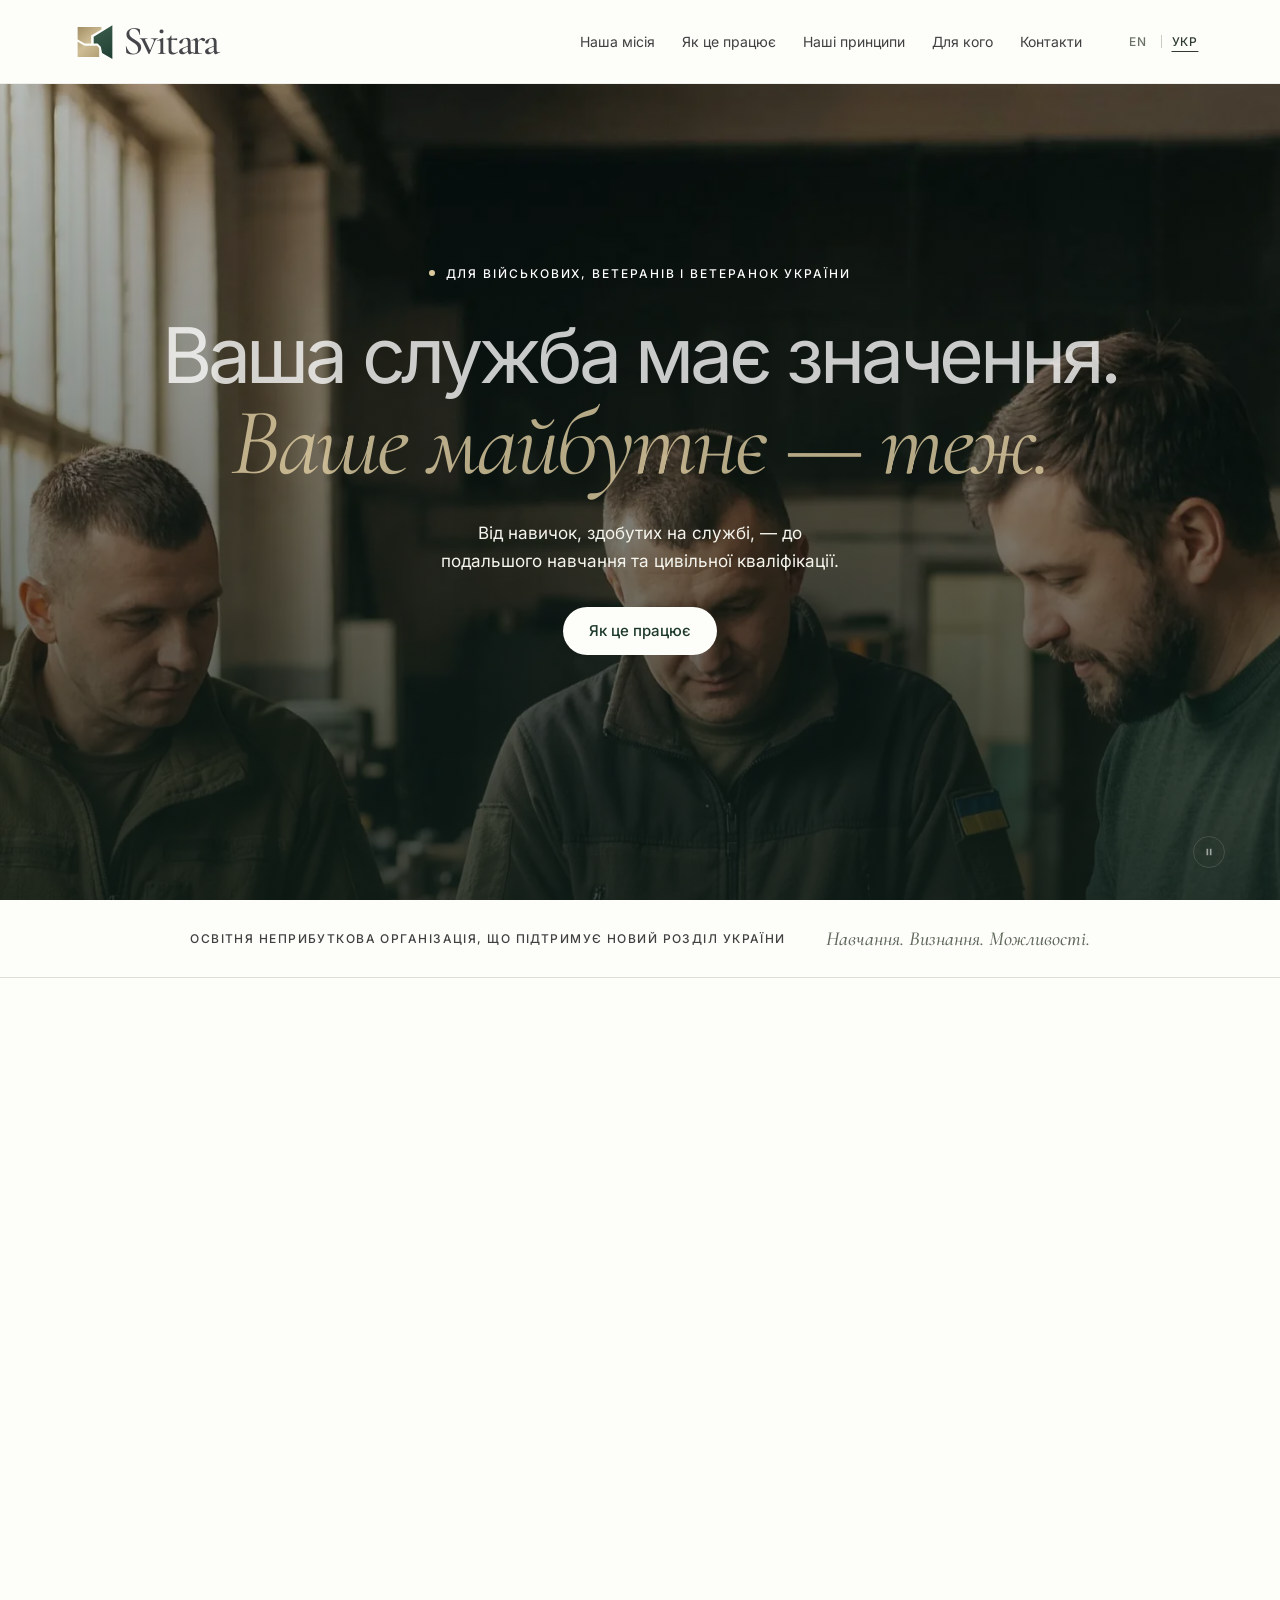
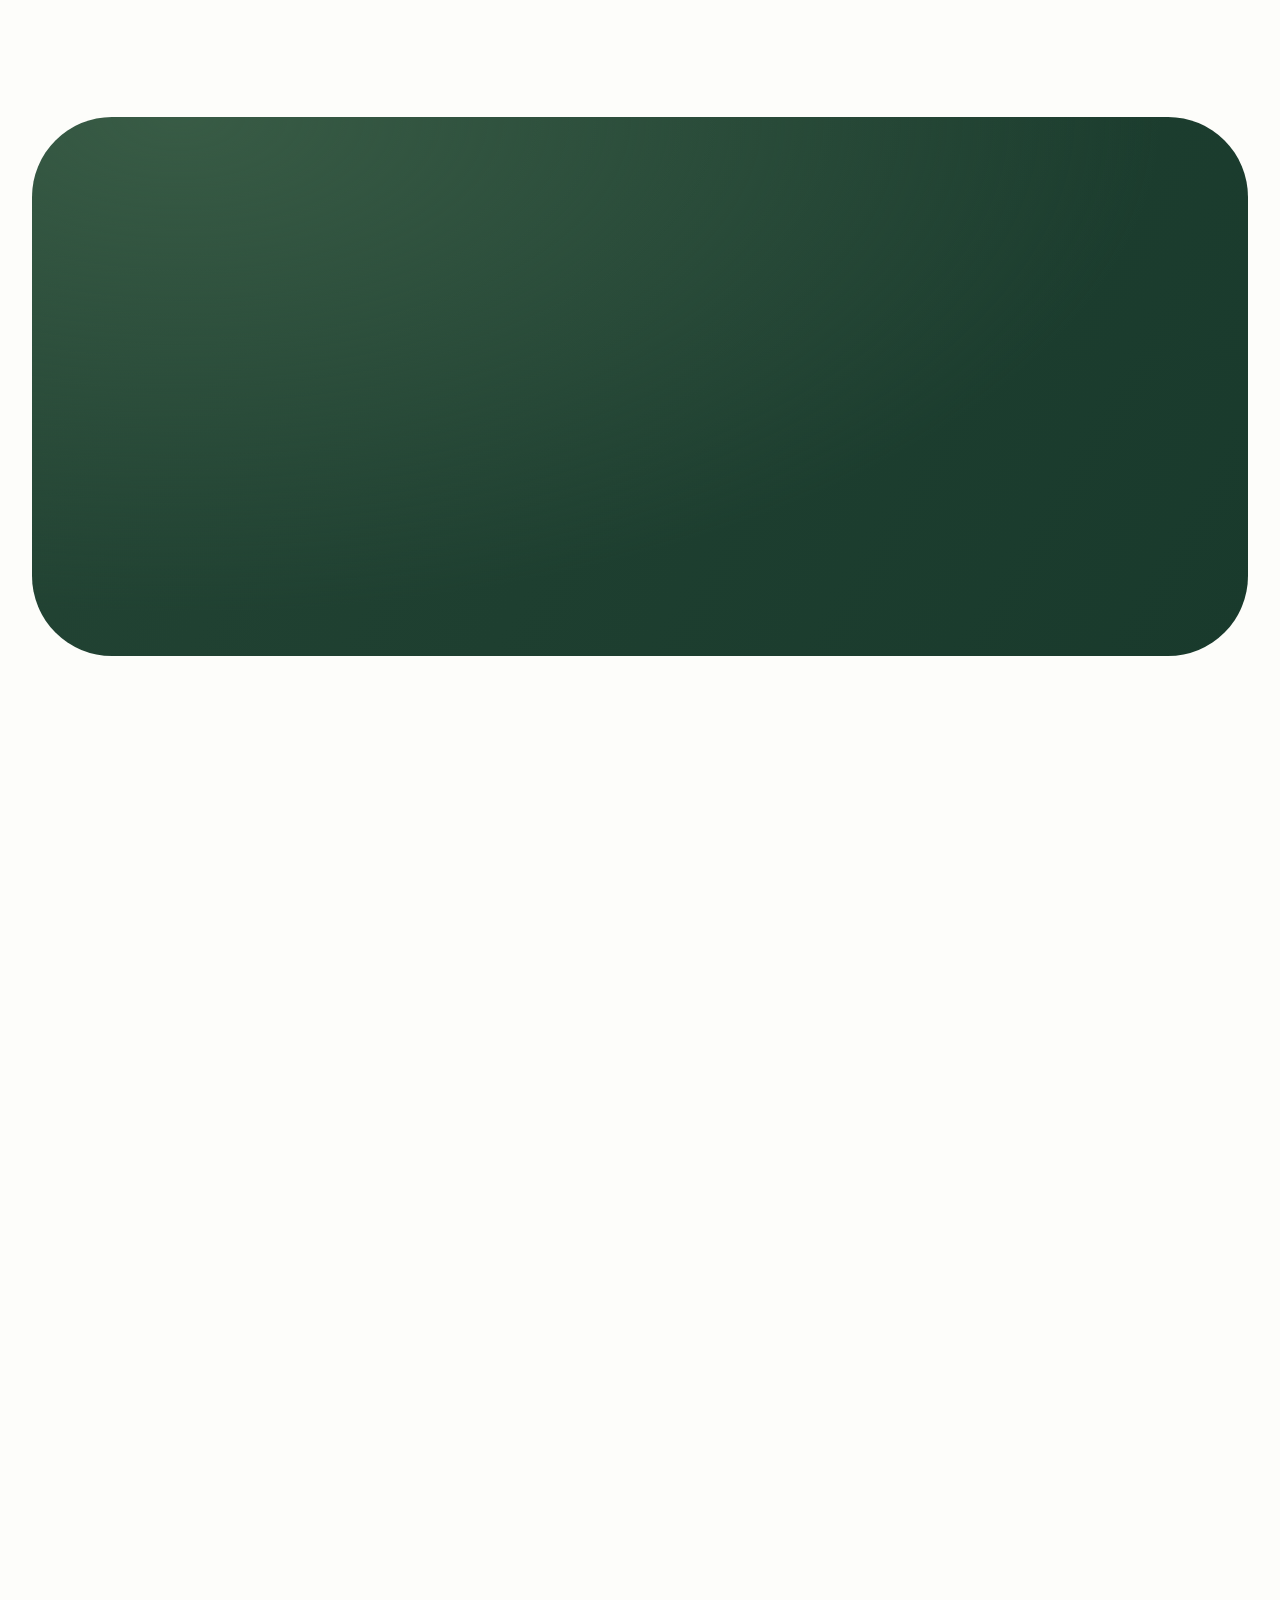
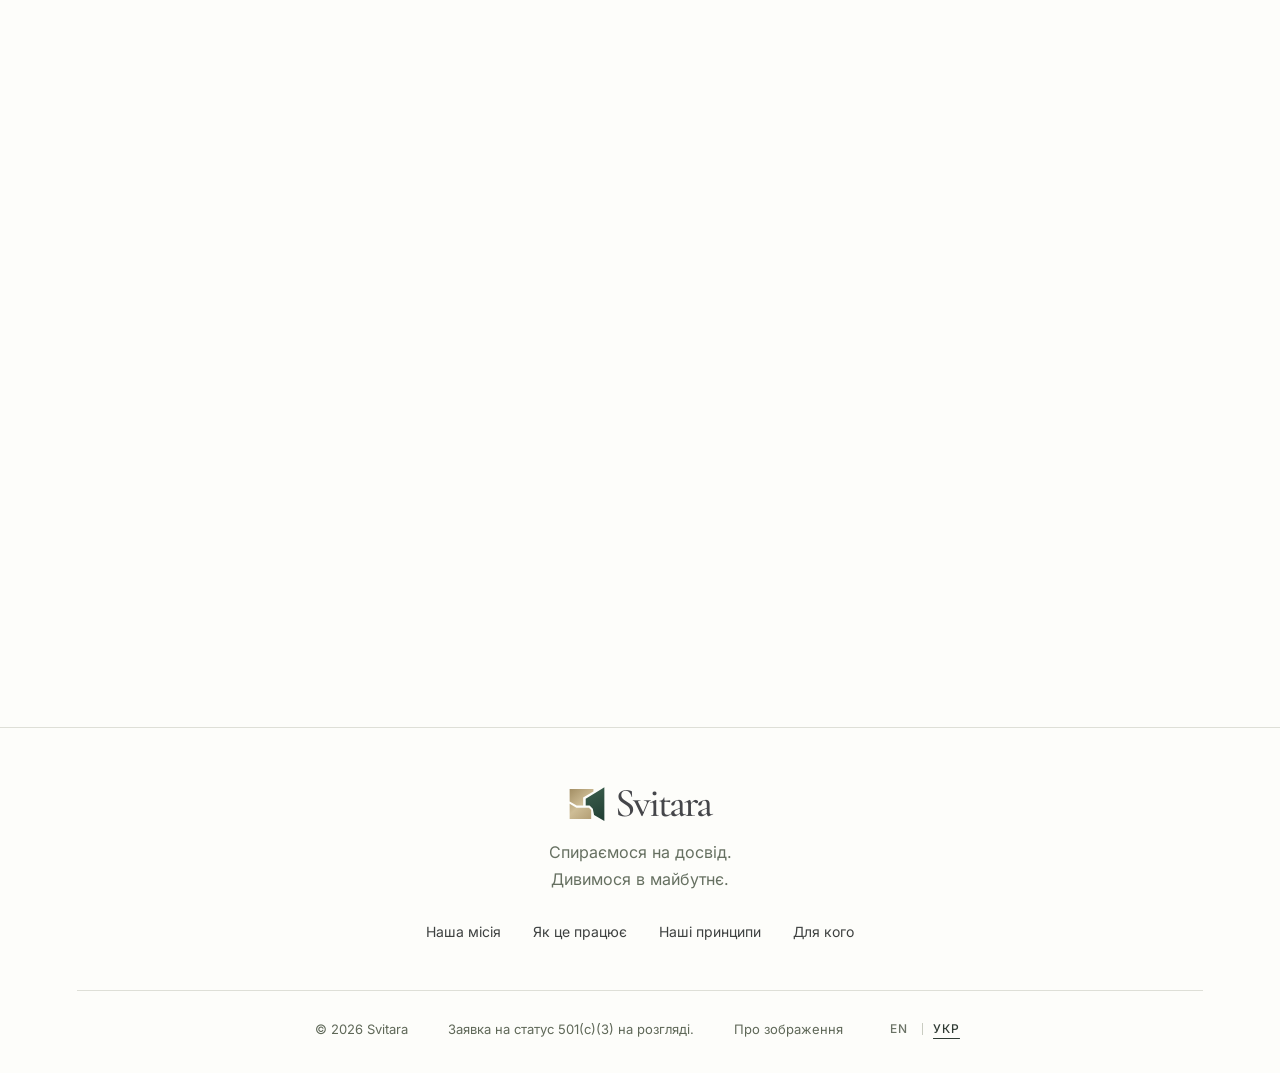
==== uk/index.html @ 1171abdd "Replace site with bilingual EN/UK Nuxt export (2026-09-24 revision)" ====
<!DOCTYPE html><html  lang="uk"><head><meta charset="utf-8"><meta http-equiv="Content-Security-Policy" content="default-src 'self'; script-src 'self' 'sha256-2GBaHEQ+eHlvzZdcTiZQrJ90Uv+iRQwTgEFqv//HpRI=' 'sha256-elqdRQg44YepdbaVyYcBZa3zlLa6SFgAAEtgSwvdcUI='; style-src 'self' 'sha256-4KOdcy2CIcAyLx0b+5PHgZuhMl6ncLEUAO1snWPqYwc=' 'sha256-de2Mj8yPY2+h8FIM3bMvuDrzHVG9mU0ND26hfcahqTI=' 'sha256-ZGFsCxnHhJW79rFL3PPeb59chFOoheORrkJyWwMBFs8=' 'sha256-RIzE+ahT2jY35o8VJaoOObxsxnhi1CreLyVNteLLdqI=' 'sha256-lreVx+OXYRFzZSM21r5vorIdIf/IvGL5WayhIPhXSKE=' 'sha256-dKRQX3/q9E9P/Olc6oHlgVdbRDBvWySwwjLpzaE508o='; img-src 'self' data:; font-src 'self'; media-src 'self' blob:; connect-src 'self'; object-src 'none'; base-uri 'self'; form-action 'none'; upgrade-insecure-requests"><meta name="viewport" content="width=device-width, initial-scale=1"><title>Svitara — Ваша служба має значення. Ваше майбутнє — теж.</title><script type="importmap">{"imports":{"#entry":"/_nuxt/B_QLCk5g.js"}}</script><style>.svitara-brand[data-v-3bf9a1b2]{color:#45464a;white-space:nowrap;align-items:center;gap:.62rem;display:inline-flex}.svitara-brand svg[data-v-3bf9a1b2]{flex:none;width:2.25rem;height:2.25rem}.svitara-brand>span[data-v-3bf9a1b2]{letter-spacing:-.055em;font:500 2.55rem/.95 Cormorant Garamond,Georgia,serif}</style><style>.error-page[data-v-1a0a7cbe]{color:#3e4140;min-height:100svh;font-family:var(--font-ui);text-align:center;background:#fdfdfa;place-content:center;justify-items:center;gap:.9rem;padding:3rem 1.5rem;display:grid}.error-brand[data-v-1a0a7cbe]{margin-bottom:2rem;text-decoration:none}.error-code[data-v-1a0a7cbe]{color:#284d3c;font:500 clamp(4rem,12vw,7rem)/1 var(--font-serif);letter-spacing:-.03em;margin:0}h1[data-v-1a0a7cbe]{letter-spacing:-.04em;margin:0;font-size:clamp(1.6rem,3vw,2.2rem);font-weight:400}.error-uk[data-v-1a0a7cbe]{color:#284d3c;font:italic 400 clamp(1.4rem,2.6vw,1.9rem)/1.2 var(--font-serif);margin:0}.error-text[data-v-1a0a7cbe]{color:#667061;max-width:28rem;margin:.4rem 0 0;line-height:1.6}.error-links[data-v-1a0a7cbe]{flex-wrap:wrap;justify-content:center;gap:.75rem 2rem;margin-top:1.25rem;display:flex}.error-links a[data-v-1a0a7cbe]{color:#284d3c;border-bottom:1px solid #a6ad9f;align-items:center;min-height:44px;font-size:.9375rem;font-weight:500;text-decoration:none;display:inline-flex}.error-links a[data-v-1a0a7cbe]:hover{color:#7d6636;border-color:#7d6636}.error-page[data-v-1a0a7cbe] :is(a):focus-visible{outline-offset:5px;border-radius:2px;outline:2px solid #8e743f}</style><style>.svitara-site[data-v-7a41844a]{--site-green:#284d3c;--site-ink:#3e4140;--site-muted:#667061;--site-gold-text:#7a6843;--site-hover:#7d6636;--site-line:#dedfd7;color:var(--site-ink);font-family:var(--font-ui);--section-gap:clamp(7rem, 13vw, 12rem);background:#fdfdfa;font-size:1rem}.svitara-site h2[data-v-7a41844a]{color:var(--site-ink);letter-spacing:-.05em;font-size:clamp(2.3rem,3.7vw,3.7rem);font-weight:400;line-height:1.13}.svitara-site h2 em[data-v-7a41844a]{font-family:var(--font-serif);letter-spacing:-.035em;color:var(--site-green);font-size:1.22em;font-weight:400}.svitara-site a[data-v-7a41844a]{color:inherit}.svitara-site[data-v-7a41844a] :is(a,button,summary):focus-visible{outline-offset:5px;box-shadow:none;border-radius:2px;outline:2px solid #8e743f}.svitara-site section[id][data-v-7a41844a]{scroll-margin-top:7rem}.reveal-ready [data-reveal].is-revealed[data-v-7a41844a]{transition:opacity .9s cubic-bezier(.25,.7,.3,1) var(--reveal-delay,0s),transform 1.1s cubic-bezier(.22,1,.36,1) var(--reveal-delay,0s)}.reveal-ready [data-reveal][data-v-7a41844a]:not(.is-revealed):not(:focus-within){opacity:0;transform:translateY(28px)}.site-skip[data-v-7a41844a]{z-index:30;color:#284d3c;background:#fff;padding:.8rem 1.2rem;position:fixed;top:.75rem;left:1rem;transform:translateY(-180%)}.site-skip[data-v-7a41844a]:focus{transform:translateY(0)}.site-header[data-v-7a41844a]{z-index:20;-webkit-backdrop-filter:blur(12px);backdrop-filter:blur(12px);background:#fdfdfaf5;border-bottom:1px solid #dedfd770;justify-content:space-between;align-items:center;gap:2rem;height:5.25rem;padding:0 max(3.5%,50% - 40.875rem);display:flex;position:sticky;top:0}.brand-link[data-v-7a41844a]{text-decoration:none;display:inline-flex}.desktop-nav[data-v-7a41844a]{align-items:center;gap:clamp(1.2rem,2.1vw,2.5rem);margin-left:auto;display:flex}.desktop-nav a[data-v-7a41844a]{white-space:nowrap;align-items:center;min-height:44px;font-size:.875rem;text-decoration:none;display:inline-flex}.desktop-nav a[data-v-7a41844a]:hover{color:var(--site-hover)}.header-actions[data-v-7a41844a]{align-items:center;gap:1.25rem;margin-left:.5rem;display:flex}.menu-toggle[data-v-7a41844a]{display:none}.mobile-nav[data-v-7a41844a]{border-bottom:1px solid var(--site-line);background:#fdfdfa;gap:.2rem;padding:1rem 1.5rem 1.5rem;display:grid;position:absolute;top:100%;left:0;right:0;box-shadow:0 12px 16px #284d3c0c}.mobile-nav a[data-v-7a41844a]{padding:.75rem 0;text-decoration:none}.purpose-strip[data-v-7a41844a]{border-bottom:1px solid var(--site-line);flex-wrap:wrap;justify-content:center;align-items:center;gap:1rem 2.5rem;min-height:4.875rem;padding:1rem max(4.3%,50% - 40.875rem);display:flex}.purpose-strip span[data-v-7a41844a]:first-child{letter-spacing:.12em;text-transform:uppercase;font-size:.75rem;font-weight:500}.purpose-strip span[data-v-7a41844a]:last-child{color:#5f675a;font:italic 500 1.25rem var(--font-serif)}.section-wrap[data-v-7a41844a]{max-width:93.75rem;margin:0 auto;padding-left:clamp(1.25rem,6vw,6rem);padding-right:clamp(1.25rem,6vw,6rem)}.eyebrow[data-v-7a41844a]{color:#5f6a5a;letter-spacing:.13em;text-transform:uppercase;align-items:center;gap:.7rem;font-size:.75rem;font-weight:500;line-height:1.5;display:flex}.section-index[data-v-7a41844a]{color:var(--site-gold-text);letter-spacing:0}.text-link[data-v-7a41844a]{border-bottom:1px solid #a6ad9f;justify-content:space-between;align-items:center;gap:1.5rem;min-height:44px;padding:.4rem 0;font-size:.875rem;font-weight:500;text-decoration:none;display:inline-flex}.text-link[data-v-7a41844a]:hover{color:var(--site-hover);border-color:var(--site-hover)}.section-center[data-v-7a41844a]{text-align:center}.section-center .eyebrow[data-v-7a41844a]{justify-content:center}.problem[data-v-7a41844a]{padding-top:clamp(6rem,10vw,9rem)}.problem-head[data-v-7a41844a]{justify-items:center;gap:1.75rem;display:grid}.problem-head .eyebrow[data-v-7a41844a]{margin-bottom:1.5rem}.problem-lead[data-v-7a41844a]{color:#434b40;text-wrap:pretty;max-width:40rem;font-size:1.125rem;line-height:1.65}.problem-stats[data-v-7a41844a]{grid-template-columns:repeat(3,minmax(0,1fr));gap:clamp(2rem,5vw,5rem);max-width:62rem;margin:clamp(3.5rem,5vw,4.5rem) auto 0;padding:0;list-style:none;display:grid}.problem-stats>li[data-v-7a41844a]{align-content:start;justify-items:center;gap:.6rem;display:grid}.problem-value[data-v-7a41844a]{color:var(--site-green);font:500 clamp(2.8rem,4.2vw,4rem)/1 var(--font-serif);letter-spacing:-.02em;font-variant-numeric:lining-nums}.problem-label[data-v-7a41844a]{max-width:17rem;color:var(--site-muted);font-size:.9375rem;line-height:1.5}.problem-sources[data-v-7a41844a]{color:var(--site-muted);margin-top:2rem;font-size:.75rem;line-height:1.6}.problem-sources summary[data-v-7a41844a]{cursor:pointer;letter-spacing:.06em;align-items:center;gap:.45rem;min-height:32px;list-style:none;display:inline-flex}.problem-sources summary[data-v-7a41844a]::-webkit-details-marker{display:none}.problem-sources summary[data-v-7a41844a]:after{content:"+";font-size:.9rem;line-height:1}.problem-sources[open] summary[data-v-7a41844a]:after{content:"−"}.problem-sources summary[data-v-7a41844a]:hover{color:var(--site-hover)}.problem-sources ul[data-v-7a41844a]{justify-items:center;gap:.3rem;margin:.35rem 0 0;padding:0;list-style:none;display:grid}.problem-sources a[data-v-7a41844a]{text-underline-offset:3px;-webkit-text-decoration:underline #c9ccc2;text-decoration:underline #c9ccc2}.problem-sources a[data-v-7a41844a]:hover{color:var(--site-hover);text-decoration-color:currentColor}.mission[data-v-7a41844a]{padding-top:var(--section-gap)}.mission>.eyebrow[data-v-7a41844a]{margin-bottom:1.5rem}.mission-body[data-v-7a41844a]{justify-items:center;gap:clamp(2rem,3vw,2.75rem);display:grid}.mission-detail[data-v-7a41844a]{gap:1.25rem;max-width:40rem;display:grid}.mission-detail p[data-v-7a41844a]{text-wrap:pretty;color:var(--site-muted);font-size:1rem;line-height:1.75}.mission-detail>p[data-v-7a41844a]:first-child{color:#434b40;font-size:1.125rem;line-height:1.65}.approach[data-v-7a41844a]{padding-top:var(--section-gap);padding-bottom:var(--section-gap)}.approach .section-heading[data-v-7a41844a]{flex-direction:column;align-items:center;gap:1rem}.section-heading[data-v-7a41844a]{justify-content:space-between;align-items:end;gap:2rem;margin-bottom:2.5rem;display:flex}.section-heading .eyebrow[data-v-7a41844a]{margin-bottom:1rem}.section-heading>p[data-v-7a41844a]{color:var(--site-muted);padding-bottom:.3rem;font-size:.9375rem;line-height:1.7}.principles-section[data-v-7a41844a]{color:#e9eee3;background:radial-gradient(at 12% 0,#385b45,#0000 65%),linear-gradient(120deg,#234434,#193a2c);border-radius:80px;margin:0 2.5%}.principles-inner[data-v-7a41844a]{text-align:center;max-width:78rem;margin:0 auto;padding:56px 5% 48px}.principles-inner>.eyebrow[data-v-7a41844a]{color:#c9d3c1;justify-content:center;margin-bottom:.75rem}.principles-inner .section-index[data-v-7a41844a]{color:#dcc899}.principles-inner h2[data-v-7a41844a]{color:#fff;font-size:clamp(1.9rem,3vw,2.75rem)}.principles-inner h2 em[data-v-7a41844a]{color:#d9c393}.principles-inner .principles-intro[data-v-7a41844a]{color:#d3dbce;margin-top:.9rem;font-size:1rem;line-height:1.65}.principles[data-v-7a41844a]{text-align:left;grid-template-columns:repeat(4,minmax(0,1fr));margin:2.25rem 0 1.75rem;padding:0;list-style:none;display:grid}.principles>li[data-v-7a41844a]{grid-template-columns:auto minmax(0,1fr);align-content:start;align-items:center;gap:.65rem;padding:0 1rem;display:grid;position:relative}.principles>li[data-v-7a41844a]:not(:last-child):before{content:"";background:linear-gradient(90deg,#d4be8f8c,#d4be8f40);height:1px;position:absolute;top:-12px;left:1rem;right:-1rem}.principles>li[data-v-7a41844a]:after{content:"";background:#d4be8f;border-radius:50%;width:5px;height:5px;position:absolute;top:-14px;left:1rem}.principle-number[data-v-7a41844a]{color:#d9c393;font:italic 400 2.25rem/1 var(--font-serif);display:block}.principles h3[data-v-7a41844a]{color:#f6f8f2;letter-spacing:-.02em;margin:0;font-size:1rem;font-weight:500;line-height:1.4}.principles p[data-v-7a41844a]{color:#c8d4c5;grid-column:1/-1;font-size:.9375rem;line-height:1.65}.light-link[data-v-7a41844a]{border-color:#c9c6ac7a;color:#f2ebdc!important}.light-link[data-v-7a41844a]:hover{border-color:#e6d4a8;color:#e6d4a8!important}.principles-section[data-v-7a41844a] :is(a,button):focus-visible{outline-color:#f7e0aa}.people-section[data-v-7a41844a]{padding-top:var(--section-gap);padding-bottom:var(--section-gap);grid-template-columns:.95fr 1fr;align-items:center;gap:7%;display:grid}.people-photo[data-v-7a41844a]{border-radius:8px 130px 8px 8px;align-self:stretch;min-height:39rem;position:relative;overflow:hidden;box-shadow:0 18px 45px #284d3c12}.people-photo[data-v-7a41844a]:after{content:"";background:linear-gradient(#0000 55%,#172e23b3);position:absolute;inset:0}.people-photo img[data-v-7a41844a]{-o-object-fit:cover;object-fit:cover;-o-object-position:58% center;object-position:58% center;filter:saturate(.9)contrast(1.03);width:100%;max-width:none;height:100%;position:absolute}.people-photo>span[data-v-7a41844a]{z-index:1;color:#fff3d9;font:italic 400 clamp(2rem,3vw,3rem)/1.1 var(--font-serif);position:absolute;bottom:2rem;left:2rem;right:1rem}.people-content>.eyebrow[data-v-7a41844a]{margin-bottom:1.2rem}.people-content h2[data-v-7a41844a]{margin-bottom:2rem;font-size:clamp(2rem,3vw,3rem)}.audience-row[data-v-7a41844a]{border-top:1px solid var(--site-line);grid-template-columns:1.6rem 1fr;gap:1rem;padding:1.45rem 0;display:grid}.audience-row>span[data-v-7a41844a]{color:var(--site-gold-text);padding-top:.2rem;font-size:.8125rem}.audience-row h3[data-v-7a41844a]{color:#3e473e;letter-spacing:-.02em;font-size:1.0625rem;font-weight:500;line-height:1.5}.audience-row p[data-v-7a41844a]{color:var(--site-muted);margin-top:.5rem;font-size:.9375rem;line-height:1.8}.planned-label[data-v-7a41844a]{vertical-align:middle;color:#4d5649;letter-spacing:.05em;text-transform:uppercase;border:1px solid #c3c8b9;border-radius:999px;margin-left:.6rem;padding:.3rem .55rem;font-size:.75rem;font-weight:500;line-height:1;display:inline-block}.contact-section[data-v-7a41844a]{padding-bottom:var(--section-gap);justify-items:center;gap:2rem;display:grid}.contact-section .eyebrow[data-v-7a41844a]{margin-bottom:1.25rem}.contact-details[data-v-7a41844a]{max-width:34rem}.contact-details>p[data-v-7a41844a]{color:var(--site-muted);font-size:1rem;line-height:1.8}.contact-details .contact-email[data-v-7a41844a]{color:var(--site-green);overflow-wrap:anywhere;border-color:#b8a07480;margin-top:1.5rem;padding-bottom:.7rem;font-size:clamp(1.05rem,1.6vw,1.4rem);display:inline-flex}.contact-details .contact-topics[data-v-7a41844a]{margin-top:1rem;font-size:.8125rem}.site-footer[data-v-7a41844a]{border-top:1px solid var(--site-line);text-align:center;padding:3.5rem max(6%,50% - 40.875rem) 1.75rem}.footer-main[data-v-7a41844a]{justify-items:center;gap:1rem;padding-bottom:2.25rem;display:grid}.footer-main>.brand-link[data-v-7a41844a]{align-self:start}.footer-main>p[data-v-7a41844a]{color:var(--site-muted);font-size:1rem;line-height:1.7}.footer-main nav[data-v-7a41844a]{-moz-column-gap:2rem;flex-wrap:wrap;justify-content:center;column-gap:2rem;display:flex}.footer-main nav a[data-v-7a41844a]{align-items:center;min-height:44px;font-size:.875rem;text-decoration:none;display:flex}.footer-main nav a[data-v-7a41844a]:hover{text-decoration:underline}.footer-bottom[data-v-7a41844a]{border-top:1px solid var(--site-line);color:#5f6858;flex-wrap:wrap;justify-content:center;align-items:center;gap:.5rem 2.5rem;padding-top:1.4rem;font-size:.8125rem;line-height:1.7;display:flex}.media-credits[data-v-7a41844a]{max-width:340px}.media-credits summary[data-v-7a41844a]{cursor:pointer;align-items:center;gap:.4rem;min-height:32px;display:flex}.media-credits p[data-v-7a41844a]{padding-top:.5rem}@media (width>=1500px){.principles-section[data-v-7a41844a]{border-radius:260px}}@media (width>=1181px){.purpose-strip[data-v-7a41844a],.site-header[data-v-7a41844a]{padding-left:max(clamp(1.25rem,6vw,6rem),50% - 40.875rem);padding-right:max(clamp(1.25rem,6vw,6rem),50% - 40.875rem)}}@media (width<=1180px){.desktop-nav[data-v-7a41844a]{gap:1.1rem}.header-actions[data-v-7a41844a]{gap:.9rem;margin-left:.5rem}.site-header[data-v-7a41844a]{gap:1.25rem}}@media (width<=1100px){.principles[data-v-7a41844a]{grid-template-columns:repeat(2,minmax(0,1fr));gap:2.25rem 0}.principles>li[data-v-7a41844a]:nth-child(2):before{display:none}.people-photo[data-v-7a41844a]{min-height:620px}}@media (width<=1040px){.desktop-nav[data-v-7a41844a]{display:none}.menu-toggle[data-v-7a41844a]{min-height:44px;color:var(--site-ink);cursor:pointer;background:0 0;border:0;align-items:center;gap:.7rem;padding:.5rem 0 .5rem .4rem;font-size:.875rem;display:flex}.menu-toggle span[data-v-7a41844a]{font-size:1.3rem}}@media (width<=800px){.problem[data-v-7a41844a]{padding-top:64px}.section-center[data-v-7a41844a]{text-align:left}.section-center .eyebrow[data-v-7a41844a]{justify-content:flex-start}.problem-head[data-v-7a41844a]{gap:1.5rem}.problem-head[data-v-7a41844a],.problem-sources ul[data-v-7a41844a],.problem-stats>li[data-v-7a41844a]{justify-items:start}.approach .section-heading[data-v-7a41844a]{align-items:flex-start}.svitara-site[data-v-7a41844a]{--section-gap:6rem}.problem-stats[data-v-7a41844a]{grid-template-columns:1fr;gap:1.75rem;margin-top:2.75rem}.problem-stats>li[data-v-7a41844a]{gap:.35rem}.problem-value[data-v-7a41844a]{font-size:2.6rem}.problem-sources[data-v-7a41844a]{margin-top:1.5rem}.mission-body[data-v-7a41844a]{justify-items:start;gap:1.75rem}.mission-detail[data-v-7a41844a]{max-width:none}.section-heading[data-v-7a41844a]{align-items:start}.section-heading>p[data-v-7a41844a]{display:none}.principles-section[data-v-7a41844a]{border-radius:48px}.people-section[data-v-7a41844a]{grid-template-columns:1fr;gap:3rem}.people-photo[data-v-7a41844a]{aspect-ratio:1.2;min-height:0}.contact-section[data-v-7a41844a]{justify-items:start;gap:1.75rem}}@media (width<=700px){.site-header[data-v-7a41844a]{gap:.75rem;height:72px;padding:0 5%}.header-actions[data-v-7a41844a]{gap:.6rem;margin-left:0}.brand-link[data-v-7a41844a] .svitara-brand svg{width:1.9rem;height:1.9rem}.brand-link[data-v-7a41844a] .svitara-brand>span{font-size:2.25rem}.purpose-strip[data-v-7a41844a]{text-align:center;justify-content:center;min-height:64px;padding:1rem 1.25rem}.purpose-strip span[data-v-7a41844a]:first-child{letter-spacing:.08em;line-height:1.5}.purpose-strip span[data-v-7a41844a]:last-child{display:none}.section-wrap[data-v-7a41844a]{padding-left:6%;padding-right:6%}.section-heading[data-v-7a41844a]{margin-bottom:1.75rem}.principles-section[data-v-7a41844a]{border-radius:32px;margin:0 4%}.principles-inner[data-v-7a41844a]{padding:40px 7% 36px}.principles[data-v-7a41844a]{grid-template-columns:1fr;gap:1.25rem}.principles>li[data-v-7a41844a]{grid-template-columns:2.25rem minmax(0,1fr);gap:.5rem 1rem;padding:0}.principles .principle-number[data-v-7a41844a]{grid-row:1/3;align-self:start}.principles p[data-v-7a41844a]{grid-column:2}.principles>li[data-v-7a41844a]:not(:last-child):before{background:linear-gradient(#d4be8f80,#d4be8f26);width:1px;height:auto;display:block;inset:2.75rem auto -.5rem 1rem}.principles>li[data-v-7a41844a]:after{display:none}.people-photo[data-v-7a41844a]{border-top-right-radius:85px}.people-photo>span[data-v-7a41844a]{bottom:1.5rem;left:1.5rem}.footer-main[data-v-7a41844a]{gap:1.5rem}.footer-main nav[data-v-7a41844a]{grid-template-columns:repeat(2,auto);justify-content:center;display:grid}.footer-main>p[data-v-7a41844a]{font-size:.9375rem}.footer-bottom[data-v-7a41844a]{flex-direction:column;gap:.6rem}}@media (width<=380px){.site-header[data-v-7a41844a]{gap:.5rem;padding:0 4%}.header-actions[data-v-7a41844a]{gap:.4rem}.menu-toggle[data-v-7a41844a]{gap:.35rem}.brand-link[data-v-7a41844a] .svitara-brand>span{font-size:2rem}.brand-link[data-v-7a41844a] .svitara-brand svg{width:1.7rem;height:1.7rem}}@media (prefers-reduced-motion:reduce){.reveal-ready [data-reveal][data-v-7a41844a]{transition:none;opacity:1!important;transform:none!important}}@media (prefers-contrast:more){.svitara-site[data-v-7a41844a]{--site-muted:#4a5246;--site-line:#a9ad9f}.eyebrow[data-v-7a41844a],.footer-bottom[data-v-7a41844a]{color:#3e4140}.principles p[data-v-7a41844a],.principles-inner .principles-intro[data-v-7a41844a]{color:#eef2ea}}@media print{.reveal-ready [data-reveal][data-v-7a41844a]{transition:none;opacity:1!important;transform:none!important}}</style><style>.language-switch[data-v-ff189780]{flex:none;gap:.15rem}.language-option[data-v-ff189780],.language-switch[data-v-ff189780]{align-items:center;display:inline-flex}.language-option[data-v-ff189780]{color:#6a7265;letter-spacing:.08em;justify-content:center;min-width:32px;min-height:32px;padding:0 .3rem;font-size:.75rem;font-weight:500;text-decoration:none}.language-option+.language-option[data-v-ff189780]:before{content:"";background:#c9ccc1;width:1px;height:.8rem;margin-right:.6rem}.language-option[data-v-ff189780]:hover{color:#284d3c}.language-option.is-current[data-v-ff189780]{color:#2f3a33;text-underline-offset:5px;-webkit-text-decoration:underline;text-decoration:underline;text-decoration-thickness:1px}.language-option[data-v-ff189780]:focus-visible{outline-offset:2px;outline:2px solid #8e743f}@media (prefers-contrast:more){.language-option[data-v-ff189780]{color:#3e4140}}</style><style>.hero[data-v-218921be]{color:#fff;background:#293c33;flex-direction:column;min-height:calc(100svh - 5.25rem);display:flex;position:relative;overflow:hidden}.hero-image[data-v-218921be],.hero-shade[data-v-218921be],.hero-video[data-v-218921be]{width:100%;max-width:none;height:100%;position:absolute;inset:0}.hero-image[data-v-218921be],.hero-video[data-v-218921be] video{-o-object-fit:cover;object-fit:cover;-o-object-position:center top;object-position:center top}.hero-video[data-v-218921be]{opacity:0;transition:opacity .35s}.hero-video.is-ready[data-v-218921be]{opacity:1}.hero-video[data-v-218921be] video{width:100%;max-width:none;height:100%;position:absolute;inset:0}.hero-video[data-v-218921be] video.is-front{z-index:1}.hero-shade[data-v-218921be]{background:linear-gradient(#0f1d184d,#0f1d1880 48%,#0f1d18c7)}.hero-copy[data-v-218921be]{z-index:1;text-align:center;flex-direction:column;flex:1;justify-content:center;align-items:center;padding:3rem 1.5rem 7rem;display:flex;position:relative}.hero-eyebrow[data-v-218921be]{letter-spacing:.16em;text-transform:uppercase;text-wrap:balance;margin:0 0 2rem;font-size:.75rem;font-weight:500}.hero-eyebrow span[data-v-218921be]{vertical-align:.15em;background:#dac99e;border-radius:50%;width:.38rem;height:.38rem;margin-right:.65rem;display:inline-block}h1[data-v-218921be]{color:#fff;opacity:.78;letter-spacing:-.055em;max-width:16em;font-size:clamp(3.3rem,6vw,6.5rem);font-weight:400;line-height:1.08}h1 em[data-v-218921be]{color:#e6d4a8;font:italic 400 1.24em/.96 var(--font-serif);letter-spacing:-.03em}.hero-description[data-v-218921be]{color:#f5f5ee;text-wrap:balance;max-width:27rem;margin:1.9rem 0 2rem;font-size:1.0625rem;line-height:1.65}.hero-actions[data-v-218921be]{justify-content:center;display:flex}.hero-button[data-v-218921be]{color:#1e3a2d;background:#fdfdfa;border-radius:999px;align-items:center;min-height:48px;padding:.8rem 1.6rem;font-size:.9375rem;font-weight:500;text-decoration:none;transition:background-color .2s;display:inline-flex}.hero-button[data-v-218921be]:hover{background:#efe4c8}.hero-bottom[data-v-218921be]{z-index:2;justify-content:flex-end;align-items:end;gap:1rem;display:flex;position:absolute;bottom:2rem;left:max(4.3%,50% - 40.875rem);right:max(4.3%,50% - 40.875rem)}.motion-toggle[data-v-218921be]{color:#fff;opacity:.55;cursor:pointer;background:0 0;border:1px solid #ffffff40;border-radius:50%;place-items:center;width:32px;height:32px;padding:0;transition:opacity .2s,background-color .2s;display:grid}.motion-toggle svg[data-v-218921be]{width:10px;height:10px}.motion-toggle[data-v-218921be]:focus-visible,.motion-toggle[data-v-218921be]:hover{opacity:1;background:#1c302a99}.hero[data-v-218921be] :is(a,button):focus-visible{outline-offset:5px;box-shadow:none;outline:2px solid #f7e0aa}@media (width<=700px){.hero[data-v-218921be]{min-height:calc(100svh - 72px)}.hero-shade[data-v-218921be]{background:linear-gradient(#0f1d181f,#0f1d1847 35%,#0f1d18d1 72%,#0f1d18e6)}.hero-copy[data-v-218921be]{justify-content:flex-end;padding:2rem 1.25rem 2.5rem}.hero-eyebrow[data-v-218921be]{letter-spacing:.08em;margin-bottom:1.25rem;font-size:.75rem;line-height:1.5}h1[data-v-218921be]{letter-spacing:-.05em;text-wrap:balance;font-size:clamp(2.25rem,9.2vw,3.4rem)}.hero-description[data-v-218921be]{margin:1.25rem 0 1.5rem;font-size:1rem}.hero-bottom[data-v-218921be]{display:none}}@media (prefers-reduced-motion:no-preference){.hero-copy[data-v-218921be]>*{animation:1.2s cubic-bezier(.22,1,.36,1) both hero-rise-218921be}.hero-copy[data-v-218921be]>:nth-child(2){animation-delay:.15s}.hero-copy[data-v-218921be]>:nth-child(3){animation-delay:.3s}.hero-copy[data-v-218921be]>:nth-child(4){animation-delay:.45s}}@keyframes hero-rise-218921be{0%{opacity:0;transform:translateY(18px)}}@media (prefers-reduced-motion:reduce){.hero-video[data-v-218921be]{display:none}}@media (prefers-contrast:more){.hero-shade[data-v-218921be]{background:#0a1410c7}.motion-toggle[data-v-218921be],h1[data-v-218921be]{opacity:1}}</style><style>.pathway-tabs[data-v-d0633591]{grid-template-columns:repeat(3,minmax(0,1fr));justify-items:center;gap:clamp(1.5rem,4vw,3.5rem);display:grid}.pathway-tab[data-v-d0633591]{color:#fff;cursor:pointer;background:0 0;border:0;flex-direction:column;align-items:center;gap:.75rem;max-width:21.25rem;padding:0;display:flex}.pathway-media[data-v-d0633591],.pathway-tab[data-v-d0633591]{width:100%;position:relative}.pathway-media[data-v-d0633591]{aspect-ratio:1;isolation:isolate;border-radius:50%;transition:box-shadow .25s;display:block;overflow:hidden;box-shadow:0 0 0 1px #b7bbaf}.pathway-media img[data-v-d0633591],.pathway-media[data-v-d0633591]:after{z-index:-2;-o-object-fit:cover;object-fit:cover;-o-object-position:52% center;object-position:52% center;width:100%;max-width:none;height:100%;position:absolute;inset:0}.pathway-media img[data-v-d0633591]{filter:grayscale(.8)brightness(.88);transition:filter .35s,transform .7s cubic-bezier(.22,1,.36,1)}.pathway-media[data-v-d0633591]:after{z-index:-1;content:"";background:linear-gradient(#11281e24 8%,#11281e8c 56%,#11281e99)}.pathway-number[data-v-d0633591]{color:#fff;letter-spacing:.05em;background:#183b2bd9;border:1px solid #ffffff59;border-radius:50%;place-items:center;width:2rem;height:2rem;font-size:.75rem;display:grid;position:absolute;top:18%;left:18%}.pathway-title[data-v-d0633591]{pointer-events:none;font:italic 500 clamp(1.65rem,2.8vw,2.6rem)/1.05 var(--font-serif);letter-spacing:-.035em;text-align:center;text-shadow:0 2px 12px #08201580;place-items:center;padding:0 12%;display:grid;position:absolute;inset:0}.pathway-tab.is-selected .pathway-media[data-v-d0633591]{box-shadow:0 0 0 5px #fdfdfa,0 0 0 8px #284d3c}.pathway-tab.is-selected .pathway-media img[data-v-d0633591]{filter:saturate(.92)contrast(1.03)}.pathway-tab:not(.is-selected):hover .pathway-media[data-v-d0633591]{box-shadow:0 0 0 1px #284d3c}.pathway-tab:not(.is-selected):hover .pathway-media img[data-v-d0633591]{filter:grayscale(.35)brightness(.92)}.pathway-tab[data-v-d0633591]:focus-visible{outline:none}.pathway-tab:focus-visible .pathway-media[data-v-d0633591]{outline-offset:12px;outline:3px solid #8e743f}.pathway-panel[data-v-d0633591]{text-align:center;border-top:1px solid #dedfd7;align-content:start;justify-items:center;gap:.75rem;max-width:46rem;min-height:150px;margin:2.25rem auto 0;padding-top:2rem;display:grid}.pathway-panel[data-v-d0633591]:focus-visible{outline-offset:6px;outline:2px solid #8e743f}.pathway-panel h3[data-v-d0633591]{color:#3a4139;letter-spacing:-.03em;font-size:1.25rem;font-weight:500;line-height:1.45}.pathway-panel p[data-v-d0633591]{color:#5b6456;max-width:42rem;font-size:1rem;line-height:1.8}@media (hover:hover) and (pointer:fine){.pathway-tab:hover .pathway-media img[data-v-d0633591]{transform:scale(1.04)}}@media (width<=800px){.pathway-panel[data-v-d0633591]{text-align:left;justify-items:start;max-width:none}}@media (width<=700px){.pathway-tabs[data-v-d0633591]{align-items:start;gap:.75rem}.pathway-tab[data-v-d0633591]{color:#2f3a33;gap:.6rem}.pathway-number[data-v-d0633591]{display:none}.pathway-title[data-v-d0633591]{font:500 .875rem/1.3 var(--font-ui);letter-spacing:-.01em;text-shadow:none;padding:0;position:static}.pathway-tab.is-selected .pathway-media[data-v-d0633591]{box-shadow:0 0 0 3px #fdfdfa,0 0 0 6px #284d3c}.pathway-tab.is-selected .pathway-title[data-v-d0633591]{color:#284d3c;text-underline-offset:5px;-webkit-text-decoration:underline;text-decoration:underline;text-decoration-thickness:1px}.pathway-tab:focus-visible .pathway-media[data-v-d0633591]{outline-offset:8px}.pathway-panel[data-v-d0633591]{min-height:0;margin-top:1.5rem;padding-top:1.5rem}}@media (prefers-reduced-motion:reduce){.pathway-media[data-v-d0633591],.pathway-media img[data-v-d0633591]{transition:none}.pathway-tab:hover .pathway-media img[data-v-d0633591]{transform:none}}@media (prefers-contrast:more){.pathway-media[data-v-d0633591]{box-shadow:0 0 0 1px #3e4140}.pathway-panel p[data-v-d0633591]{color:#3e4140}}</style><link rel="stylesheet" href="/_nuxt/entry.BRTLpiff.css" crossorigin><link rel="stylesheet" href="/_nuxt/SvitaraHome.uQBdTZb8.css" crossorigin><link rel="preload" as="font" type="font/woff2" href="/fonts/inter-cyrillic-400-normal.woff2" crossorigin><link rel="preload" as="font" type="font/woff2" href="/fonts/cormorant-garamond-cyrillic-400-italic.woff2" crossorigin><link rel="preload" as="fetch" crossorigin="anonymous" href="/uk/_payload.json?_b=84c3d7d7-faa7-48dd-807f-cd9fb3bf9418"><link rel="modulepreload" as="script" crossorigin href="/_nuxt/B_QLCk5g.js"><link rel="modulepreload" as="script" crossorigin href="/_nuxt/CzIKRVMd.js"><link rel="modulepreload" as="script" crossorigin href="/_nuxt/BeblCJx2.js"><script type="module" src="/_nuxt/B_QLCk5g.js" crossorigin></script><meta name="theme-color" content="#fdfdfa"><link rel="icon" type="image/svg+xml" href="/website/favicon.svg"><link rel="apple-touch-icon" href="/website/apple-touch-icon.png"><link rel="canonical" href="https://svitara.org/uk/"><link rel="alternate" type="text/html" hreflang="en" href="https://svitara.org/"><link rel="alternate" type="text/html" hreflang="uk" href="https://svitara.org/uk/"><link rel="alternate" type="text/html" hreflang="x-default" href="https://svitara.org/"><script type="application/ld+json">{"@context":"https://schema.org","@type":"Organization","name":"Svitara","url":"https://svitara.org/","logo":"https://svitara.org/website/svitara-logo-512.png","email":"info@svitara.org","description":"Svitara is an educational nonprofit helping Ukrainian veterans and war-affected workers build on existing skills through assessment, focused learning and a path toward civilian professional qualification."}</script><meta property="og:locale:alternate" content="en_US"><meta name="description" content="Svitara — освітня неприбуткова організація, яка допомагає українським ветеранам і ветеранкам та працівникам, яких торкнулася війна, розвивати наявні навички через оцінювання, цільове навчання та шлях до цивільної професійної кваліфікації."><meta property="og:type" content="website"><meta property="og:site_name" content="Svitara"><meta property="og:title" content="Svitara — Ваша служба має значення. Ваше майбутнє — теж."><meta property="og:description" content="Svitara — освітня неприбуткова організація, яка допомагає українським ветеранам і ветеранкам та працівникам, яких торкнулася війна, розвивати наявні навички через оцінювання, цільове навчання та шлях до цивільної професійної кваліфікації."><meta property="og:url" content="https://svitara.org/uk/"><meta property="og:locale" content="uk_UA"><meta property="og:image" content="https://svitara.org/website/og-image.jpg"><meta property="og:image:width" content="1200"><meta property="og:image:height" content="630"><meta property="og:image:alt" content="Троє чоловіків разом розглядають креслення за верстаком у навчальній майстерні; логотип Svitara."><meta name="twitter:card" content="summary_large_image"><meta name="twitter:title" content="Svitara — Ваша служба має значення. Ваше майбутнє — теж."><meta name="twitter:description" content="Svitara — освітня неприбуткова організація, яка допомагає українським ветеранам і ветеранкам та працівникам, яких торкнулася війна, розвивати наявні навички через оцінювання, цільове навчання та шлях до цивільної професійної кваліфікації."><meta name="twitter:image" content="https://svitara.org/website/og-image.jpg"><meta name="twitter:image:alt" content="Троє чоловіків разом розглядають креслення за верстаком у навчальній майстерні; логотип Svitara."></head><body><div id="__nuxt"><div><div></div><div class="svitara-site" data-v-7a41844a><a class="site-skip" href="#main-content" data-v-7a41844a>Перейти до основного вмісту</a><header class="site-header" data-v-7a41844a><a aria-current="page" href="/uk/" class="router-link-active router-link-exact-active brand-link" aria-label="Svitara — головна сторінка" data-v-7a41844a><span class="svitara-brand" data-v-7a41844a data-v-3bf9a1b2><svg viewBox="0 0 112 108" fill="none" aria-hidden="true" data-v-3bf9a1b2><defs data-v-3bf9a1b2><linearGradient id="v-0-gold" x1="0" y1="0" x2="92" y2="105" gradientUnits="userSpaceOnUse" data-v-3bf9a1b2><stop stop-color="#9E895E" data-v-3bf9a1b2></stop><stop offset=".48" stop-color="#CEBD96" data-v-3bf9a1b2></stop><stop offset="1" stop-color="#AA9469" data-v-3bf9a1b2></stop></linearGradient><linearGradient id="v-0-green" x1="62" y1="20" x2="111" y2="106" gradientUnits="userSpaceOnUse" data-v-3bf9a1b2><stop stop-color="#385A49" data-v-3bf9a1b2></stop><stop offset="1" stop-color="#203E33" data-v-3bf9a1b2></stop></linearGradient></defs><path d="M2 7H76V15L44 34V59H24L2 46V7Z" fill="url(#v-0-gold)" data-v-3bf9a1b2></path><path d="M2 53L23 66H62L69 73V101H2V53Z" fill="url(#v-0-gold)" data-v-3bf9a1b2></path><path d="M52 38L110 2V107L78 88L74 69L64 59H52V38Z" fill="url(#v-0-green)" data-v-3bf9a1b2></path></svg><span data-v-3bf9a1b2>Svitara</span></span></a><nav class="desktop-nav" aria-label="Основна навігація" data-v-7a41844a><!--[--><a href="#our-mission" data-v-7a41844a>Наша місія</a><a href="#how-it-works" data-v-7a41844a>Як це працює</a><a href="#our-principles" data-v-7a41844a>Наші принципи</a><a href="#who-its-for" data-v-7a41844a>Для кого</a><!--]--><a href="#contact-us" data-v-7a41844a>Контакти</a></nav><div class="header-actions" data-v-7a41844a><div class="language-switch" role="group" aria-label="Мова" data-v-7a41844a data-v-ff189780><!--[--><a class="language-option" href="/" lang="en" hreflang="en" aria-label="English" data-v-ff189780>EN</a><a class="is-current language-option" href="/uk/" lang="uk" hreflang="uk" aria-label="Українська" aria-current="page" data-v-ff189780>УКР</a><!--]--></div><button type="button" class="menu-toggle" aria-expanded="false" aria-controls="mobile-navigation" data-v-7a41844a>Меню <span aria-hidden="true" data-v-7a41844a>+</span></button></div><!----></header><main id="main-content" data-v-7a41844a><section class="hero" aria-labelledby="hero-title" data-v-7a41844a data-v-218921be><picture data-v-218921be><source media="(max-width: 700px) and (orientation: portrait)" srcset="/website/veterans-hero-portrait.webp" data-v-218921be><img class="hero-image" src="/website/veterans-hero-2560.webp?v=5" srcset="/website/veterans-hero-1280.webp?v=5 1280w, /website/veterans-hero-1920.webp?v=5 1920w, /website/veterans-hero-2560.webp?v=5 2560w" sizes="100vw" alt="" fetchpriority="high" width="4096" height="2294" data-v-218921be></picture><!----><div class="hero-shade" data-v-218921be></div><div class="hero-copy" data-v-218921be><p class="hero-eyebrow" data-v-218921be><span aria-hidden="true" data-v-218921be></span>Для військових, ветеранів і ветеранок України</p><h1 id="hero-title" data-v-218921be>Ваша служба має значення.<br data-v-218921be><em data-v-218921be>Ваше майбутнє — теж.</em></h1><p class="hero-description" data-v-218921be>Від навичок, здобутих на службі, — до подальшого навчання та цивільної кваліфікації.</p><div class="hero-actions" data-v-218921be><a class="hero-button" href="#how-it-works" data-v-218921be>Як це працює</a></div></div><div class="hero-bottom" data-v-218921be><!----></div></section><div class="purpose-strip" data-v-7a41844a><span data-v-7a41844a>Освітня неприбуткова організація, що підтримує новий розділ України</span><span data-v-7a41844a>Навчання. Визнання. Можливості.</span></div><section id="why-it-matters" class="problem section-wrap section-center" aria-labelledby="problem-title" data-v-7a41844a><div class="problem-head" data-v-7a41844a><div data-v-7a41844a><p class="eyebrow" data-reveal data-v-7a41844a><span class="section-index" data-v-7a41844a>01</span> Чому це важливо</p><h2 id="problem-title" data-reveal data-v-7a41844a>Навички<br data-v-7a41844a><em data-v-7a41844a>без документа.</em></h2></div><p class="problem-lead" data-reveal data-v-7a41844a>Служба вчить справжньої роботи: ремонтувати важку техніку, обслуговувати дрони, організовувати логістику, надавати домедичну допомогу. Але ці навички рідко підтверджені документом, який визнає цивільний роботодавець. На цю прогалину вказує й Мінветеранів.</p></div><ul class="problem-stats" role="list" data-v-7a41844a><!--[--><li data-reveal data-v-7a41844a><p class="problem-value" data-v-7a41844a>1,5 млн+</p><p class="problem-label" data-v-7a41844a>ветеранів і ветеранок в Україні</p></li><li data-reveal data-v-7a41844a><p class="problem-value" data-v-7a41844a>770 000+</p><p class="problem-label" data-v-7a41844a>отримали статус УБД з 2022 року</p></li><li data-reveal data-v-7a41844a><p class="problem-value" data-v-7a41844a>~98 000</p><p class="problem-label" data-v-7a41844a>мають тяжку інвалідність внаслідок війни</p></li><!--]--></ul><details class="problem-sources" data-reveal data-v-7a41844a><summary data-v-7a41844a>Джерела</summary><ul role="list" data-v-7a41844a><!--[--><li data-v-7a41844a><a href="https://www.rbc.ua/rus/news/veteraniv-ukrayini-stae-bilshe-k-zminitsya-1764664391.html" target="_blank" rel="noopener" data-v-7a41844a>Ветерани: Мінветеранів, грудень 2025<span class="visually-hidden" data-v-7a41844a>(відкривається в новій вкладці)</span></a></li><li data-v-7a41844a><a href="https://tsn.ua/ukrayina/skilky-naspravdi-v-ukrayini-uchasnykiv-boyovykh-diy-tsyfry-vrazaiut-2929304.html" target="_blank" rel="noopener" data-v-7a41844a>Статус УБД: Єдиний державний реєстр ветеранів війни, за даними ТСН, вересень 2025<span class="visually-hidden" data-v-7a41844a>(відкривається в новій вкладці)</span></a></li><li data-v-7a41844a><a href="https://www.ukrinform.ua/rubric-society/4160973-v-ukraini-narazi-majze-100-tisac-veteraniv-z-invalidnistu-i-i-ii-grup.html" target="_blank" rel="noopener" data-v-7a41844a>Інвалідність (I–II група): Мінветеранів, вересень 2026<span class="visually-hidden" data-v-7a41844a>(відкривається в новій вкладці)</span></a></li><li data-v-7a41844a><a href="https://mva.gov.ua/prescenter/category/86-novini/v-ukraini-konvertuvatimut-viyskovi-kvalifikatsii-u-tsivilni--i-navpaki" target="_blank" rel="noopener" data-v-7a41844a>Визнання досвіду: Мінветеранів, квітень 2025<span class="visually-hidden" data-v-7a41844a>(відкривається в новій вкладці)</span></a></li><!--]--></ul></details></section><section id="our-mission" class="mission section-wrap section-center" aria-labelledby="mission-title" data-v-7a41844a><p class="eyebrow" data-reveal data-v-7a41844a><span class="section-index" data-v-7a41844a>02</span> Наша освітня місія</p><div class="mission-body" data-v-7a41844a><h2 id="mission-title" data-reveal data-v-7a41844a>Освіта для<br data-v-7a41844a><em data-v-7a41844a>вашого нового розділу.</em></h2><div class="mission-detail" data-v-7a41844a><p data-reveal data-v-7a41844a>Вам не потрібно починати з нуля. Навички, здобуті на військовій службі, у роботі та через потреби воєнного часу, — це основа для подальшого навчання.</p><p data-reveal data-v-7a41844a>Svitara допомагає українським ветеранам і ветеранкам та іншим працівникам, яких торкнулася війна, зробити ці навички видимими, визначити, чого ще потрібно навчитися, і прокласти шлях до професійної кваліфікації через кваліфікаційні центри України.</p></div></div></section><section id="how-it-works" class="approach section-wrap section-center" aria-labelledby="approach-title" data-v-7a41844a><div class="section-heading" data-v-7a41844a><div data-v-7a41844a><p class="eyebrow" data-reveal data-v-7a41844a><span class="section-index" data-v-7a41844a>03</span> Як це працює</p><h2 id="approach-title" data-reveal data-v-7a41844a>Досвід, який <em data-v-7a41844a>має вагу.</em></h2></div><p data-reveal data-v-7a41844a>Кожен шлях — різний.<br data-v-7a41844a>Ось із чого може початися ваш.</p></div><div class="pathway" data-reveal data-v-7a41844a data-v-d0633591><div class="pathway-tabs" role="tablist" aria-label="Етапи на шляху до кваліфікації" data-v-d0633591><!--[--><button id="v-1-tab-0" type="button" role="tab" class="is-selected pathway-tab" aria-selected="true" aria-controls="v-1-panel" tabindex="0" data-v-d0633591><span class="pathway-media" data-v-d0633591><img src="/website/service-experience-720.webp?v=5" srcset="/website/service-experience-400.webp?v=5 400w, /website/service-experience-720.webp?v=5 720w" sizes="(max-width: 700px) 30vw, (max-width: 1500px) 24vw, 460px" alt="" loading="lazy" width="720" height="720" data-v-d0633591><span class="pathway-number" aria-hidden="true" data-v-d0633591>01</span></span><span class="pathway-title" data-v-d0633591>Ваш досвід</span></button><button id="v-1-tab-1" type="button" role="tab" class="pathway-tab" aria-selected="false" aria-controls="v-1-panel" tabindex="-1" data-v-d0633591><span class="pathway-media" data-v-d0633591><img src="/website/practical-learning-720.webp?v=5" srcset="/website/practical-learning-400.webp?v=5 400w, /website/practical-learning-720.webp?v=5 720w" sizes="(max-width: 700px) 30vw, (max-width: 1500px) 24vw, 460px" alt="" loading="lazy" width="720" height="720" data-v-d0633591><span class="pathway-number" aria-hidden="true" data-v-d0633591>02</span></span><span class="pathway-title" data-v-d0633591>Ваше навчання</span></button><button id="v-1-tab-2" type="button" role="tab" class="pathway-tab" aria-selected="false" aria-controls="v-1-panel" tabindex="-1" data-v-d0633591><span class="pathway-media" data-v-d0633591><img src="/website/civilian-next-step-720.webp?v=5" srcset="/website/civilian-next-step-400.webp?v=5 400w, /website/civilian-next-step-720.webp?v=5 720w" sizes="(max-width: 700px) 30vw, (max-width: 1500px) 24vw, 460px" alt="" loading="lazy" width="720" height="720" data-v-d0633591><span class="pathway-number" aria-hidden="true" data-v-d0633591>03</span></span><span class="pathway-title" data-v-d0633591>Ваш наступний крок</span></button><!--]--></div><div id="v-1-panel" class="pathway-panel" role="tabpanel" aria-labelledby="v-1-tab-0" tabindex="0" data-v-d0633591><h3 data-v-d0633591>Почніть із того, чого вас навчила служба.</h3><p data-v-d0633591>Технічна робота, логістика, лідерство та щоденне розв’язання проблем формують вагомі навички. Кваліфікаційний центр оцінює те, що ви вже вмієте, на відповідність професійному стандарту.</p></div></div></section><section id="our-principles" class="principles-section" aria-labelledby="principles-title" data-v-7a41844a><div class="principles-inner" data-v-7a41844a><p class="eyebrow" data-reveal data-v-7a41844a><span class="section-index" data-v-7a41844a>04</span> Наші принципи</p><h2 id="principles-title" data-reveal data-v-7a41844a>Навчання з <em data-v-7a41844a>чіткою метою.</em></h2><p class="principles-intro" data-reveal data-v-7a41844a>Шлях, який ми будуємо, тримається на чотирьох зобов’язаннях.</p><ul class="principles" role="list" data-v-7a41844a><!--[--><li data-reveal data-v-7a41844a><span class="principle-number" aria-hidden="true" data-v-7a41844a>01</span><h3 data-v-7a41844a>Рішення ухвалюють кваліфікаційні центри</h3><p data-v-7a41844a>Рішення за результатами оцінювання залишаються за кваліфікаційними центрами та їхніми екзаменаційними комісіями. Svitara поєднує докази й освітній шлях.</p></li><li data-reveal data-v-7a41844a><span class="principle-number" aria-hidden="true" data-v-7a41844a>02</span><h3 data-v-7a41844a>Задумано безоплатним для працівників</h3><p data-v-7a41844a>Ми будуємо шлях, задуманий так, щоб оцінювання та цільове навчання були безоплатними для працівника.</p></li><li data-reveal data-v-7a41844a><span class="principle-number" aria-hidden="true" data-v-7a41844a>03</span><h3 data-v-7a41844a>На основі професійних стандартів</h3><p data-v-7a41844a>Навчання ґрунтується на тому самому професійному стандарті, за яким проводять оцінювання.</p></li><li data-reveal data-v-7a41844a><span class="principle-number" aria-hidden="true" data-v-7a41844a>04</span><h3 data-v-7a41844a>Доступність від самого початку</h3><p data-v-7a41844a>Доступні навчання й оцінювання — центральна частина нашої моделі, зокрема для людей з інвалідністю внаслідок війни.</p></li><!--]--></ul><a class="text-link light-link" href="#contact-us" data-reveal data-v-7a41844a>Стати партнером Svitara</a></div></section><section id="who-its-for" class="people-section section-wrap" aria-labelledby="people-title" data-v-7a41844a><div class="people-photo" data-reveal data-v-7a41844a><img src="/website/ukrainian-veteran-learning-1200.webp?v=5" srcset="/website/ukrainian-veteran-learning-600.webp?v=5 600w, /website/ukrainian-veteran-learning-1200.webp?v=5 1200w" sizes="(max-width: 800px) 88vw, 42vw" alt="Ілюстрація: двоє українських ветеранів розмовляють у реабілітаційному центрі; один пересувається на кріслі колісному, інший має протез ноги" loading="lazy" width="1792" height="2400" data-v-7a41844a><span data-v-7a41844a>Попереду ще багато.</span></div><div class="people-content" data-v-7a41844a><p class="eyebrow" data-reveal data-v-7a41844a><span class="section-index" data-v-7a41844a>05</span> Для кого</p><h2 id="people-title" data-reveal data-v-7a41844a>Новий розділ<br data-v-7a41844a><em data-v-7a41844a>починається з вас.</em></h2><!--[--><div class="audience-row" data-reveal data-v-7a41844a><span aria-hidden="true" data-v-7a41844a>01</span><div data-v-7a41844a><h3 data-v-7a41844a>Українські військові, ветерани та ветеранки <!----></h3><p data-v-7a41844a>Для ветеранів і ветеранок, чинних військовослужбовців та інших працівників, яких торкнулася війна, — усіх, хто розвиває навички, здобуті на службі та в роботі.</p></div></div><div class="audience-row" data-reveal data-v-7a41844a><span aria-hidden="true" data-v-7a41844a>02</span><div data-v-7a41844a><h3 data-v-7a41844a>Кваліфікаційні центри <!----></h3><p data-v-7a41844a>Єдиний простір, щоб проводити оцінювання, фіксувати докази компетентностей і видавати записи про кваліфікацію від імені центру.</p></div></div><div class="audience-row" data-reveal data-v-7a41844a><span aria-hidden="true" data-v-7a41844a>03</span><div data-v-7a41844a><h3 data-v-7a41844a>Партнери з професійної освіти <!----></h3><p data-v-7a41844a>Наша запланована освітня модель залучає партнерів із навчання, щоб допомогти закрити конкретні прогалини в знаннях і практичних навичках.</p></div></div><div class="audience-row" data-reveal data-v-7a41844a><span aria-hidden="true" data-v-7a41844a>04</span><div data-v-7a41844a><h3 data-v-7a41844a>Роботодавці <span class="planned-label" data-v-7a41844a>Наступний етап</span></h3><p data-v-7a41844a>У довгостроковій перспективі ми прагнемо поєднати роботодавців з оціненими компетентностями. Доступ для роботодавців заплановано на одному з наступних етапів.</p></div></div><!--]--></div></section><section id="contact-us" class="contact-section section-wrap section-center" aria-labelledby="contact-title" data-v-7a41844a><div data-v-7a41844a><p class="eyebrow" data-reveal data-v-7a41844a><span class="section-index" data-v-7a41844a>06</span> Контакти</p><h2 id="contact-title" data-reveal data-v-7a41844a>Почнімо<br data-v-7a41844a><em data-v-7a41844a>розмову.</em></h2></div><div class="contact-details" data-reveal data-v-7a41844a><p data-v-7a41844a>Маєте запитання про Svitara чи ідею для співпраці? Будемо раді вашому листу.</p><a class="text-link contact-email" href="mailto:info@svitara.org" data-v-7a41844a>info@svitara.org</a><p class="contact-topics" data-v-7a41844a>Загальні запитання · Освіта та партнерство</p></div></section></main><footer class="site-footer" data-v-7a41844a><div class="footer-main" data-v-7a41844a><a aria-current="page" href="/uk/" class="router-link-active router-link-exact-active brand-link" aria-label="Svitara — головна сторінка" data-v-7a41844a><span class="svitara-brand" data-v-7a41844a data-v-3bf9a1b2><svg viewBox="0 0 112 108" fill="none" aria-hidden="true" data-v-3bf9a1b2><defs data-v-3bf9a1b2><linearGradient id="v-2-gold" x1="0" y1="0" x2="92" y2="105" gradientUnits="userSpaceOnUse" data-v-3bf9a1b2><stop stop-color="#9E895E" data-v-3bf9a1b2></stop><stop offset=".48" stop-color="#CEBD96" data-v-3bf9a1b2></stop><stop offset="1" stop-color="#AA9469" data-v-3bf9a1b2></stop></linearGradient><linearGradient id="v-2-green" x1="62" y1="20" x2="111" y2="106" gradientUnits="userSpaceOnUse" data-v-3bf9a1b2><stop stop-color="#385A49" data-v-3bf9a1b2></stop><stop offset="1" stop-color="#203E33" data-v-3bf9a1b2></stop></linearGradient></defs><path d="M2 7H76V15L44 34V59H24L2 46V7Z" fill="url(#v-2-gold)" data-v-3bf9a1b2></path><path d="M2 53L23 66H62L69 73V101H2V53Z" fill="url(#v-2-gold)" data-v-3bf9a1b2></path><path d="M52 38L110 2V107L78 88L74 69L64 59H52V38Z" fill="url(#v-2-green)" data-v-3bf9a1b2></path></svg><span data-v-3bf9a1b2>Svitara</span></span></a><p data-v-7a41844a>Спираємося на досвід.<br data-v-7a41844a>Дивимося в майбутнє.</p><nav aria-label="Навігація внизу сторінки" data-v-7a41844a><!--[--><a href="#our-mission" data-v-7a41844a>Наша місія</a><a href="#how-it-works" data-v-7a41844a>Як це працює</a><a href="#our-principles" data-v-7a41844a>Наші принципи</a><a href="#who-its-for" data-v-7a41844a>Для кого</a><!--]--></nav></div><div class="footer-bottom" data-v-7a41844a><span data-v-7a41844a>© 2026 Svitara</span><span data-v-7a41844a>Заявка на статус 501(c)(3) на розгляді.</span><details class="media-credits" data-v-7a41844a><summary data-v-7a41844a>Про зображення</summary><p data-v-7a41844a>Зображення та відео — ілюстрації, створені штучним інтелектом у Higgsfield. Вони показують уявні сцени, а не реальних учасників Svitara.</p></details><div class="language-switch" role="group" aria-label="Мова" data-v-7a41844a data-v-ff189780><!--[--><a class="language-option" href="/" lang="en" hreflang="en" aria-label="English" data-v-ff189780>EN</a><a class="is-current language-option" href="/uk/" lang="uk" hreflang="uk" aria-label="Українська" aria-current="page" data-v-ff189780>УКР</a><!--]--></div></div></footer></div></div></div><div id="teleports"></div><script>window.__NUXT__={};window.__NUXT__.config={public:{siteUrl:"https://svitara.org"},app:{baseURL:"/",buildId:"84c3d7d7-faa7-48dd-807f-cd9fb3bf9418",buildAssetsDir:"/_nuxt/",cdnURL:""}}</script><script type="application/json" data-nuxt-data="nuxt-app" data-ssr="true" id="__NUXT_DATA__" data-src="/uk/_payload.json?_b=84c3d7d7-faa7-48dd-807f-cd9fb3bf9418">[{"state":1,"once":3,"_errors":4,"serverRendered":6,"path":7,"prerenderedAt":8},["Reactive",2],{},["Set"],["ShallowReactive",5],{},true,"\u002Fuk",1790269484679]</script></body></html>
---- _nuxt/entry.BRTLpiff.css ----
@font-face{font-family:Inter;font-style:normal;font-weight:400;font-display:swap;src:url(../fonts/inter-cyrillic-400-normal.woff2)format("woff2");unicode-range:U+301,U+400-45F,U+490-491,U+4B0-4B1,U+2116}@font-face{font-family:Inter;font-style:normal;font-weight:400;font-display:swap;src:url(../fonts/inter-latin-400-normal.woff2)format("woff2");unicode-range:U+??,U+131,U+152-153,U+2BB-2BC,U+2C6,U+2DA,U+2DC,U+304,U+308,U+329,U+2000-206F,U+20AC,U+2122,U+2191,U+2193,U+2212,U+2215,U+FEFF,U+FFFD}@font-face{font-family:Inter;font-style:normal;font-weight:500;font-display:swap;src:url(../fonts/inter-cyrillic-500-normal.woff2)format("woff2");unicode-range:U+301,U+400-45F,U+490-491,U+4B0-4B1,U+2116}@font-face{font-family:Inter;font-style:normal;font-weight:500;font-display:swap;src:url(../fonts/inter-latin-500-normal.woff2)format("woff2");unicode-range:U+??,U+131,U+152-153,U+2BB-2BC,U+2C6,U+2DA,U+2DC,U+304,U+308,U+329,U+2000-206F,U+20AC,U+2122,U+2191,U+2193,U+2212,U+2215,U+FEFF,U+FFFD}@font-face{font-family:Inter;font-style:normal;font-weight:600;font-display:swap;src:url(../fonts/inter-cyrillic-600-normal.woff2)format("woff2");unicode-range:U+301,U+400-45F,U+490-491,U+4B0-4B1,U+2116}@font-face{font-family:Inter;font-style:normal;font-weight:600;font-display:swap;src:url(../fonts/inter-latin-600-normal.woff2)format("woff2");unicode-range:U+??,U+131,U+152-153,U+2BB-2BC,U+2C6,U+2DA,U+2DC,U+304,U+308,U+329,U+2000-206F,U+20AC,U+2122,U+2191,U+2193,U+2212,U+2215,U+FEFF,U+FFFD}@font-face{font-family:Cormorant Garamond;font-style:normal;font-weight:500;font-display:swap;src:url(../fonts/cormorant-garamond-cyrillic-500-normal.woff2)format("woff2");unicode-range:U+301,U+400-45F,U+490-491,U+4B0-4B1,U+2116}@font-face{font-family:Cormorant Garamond;font-style:normal;font-weight:500;font-display:swap;src:url(../fonts/cormorant-garamond-latin-500-normal.woff2)format("woff2");unicode-range:U+??,U+131,U+152-153,U+2BB-2BC,U+2C6,U+2DA,U+2DC,U+304,U+308,U+329,U+2000-206F,U+20AC,U+2122,U+2191,U+2193,U+2212,U+2215,U+FEFF,U+FFFD}@font-face{font-family:Cormorant Garamond;font-style:italic;font-weight:400;font-display:swap;src:url(../fonts/cormorant-garamond-cyrillic-400-italic.woff2)format("woff2");unicode-range:U+301,U+400-45F,U+490-491,U+4B0-4B1,U+2116}@font-face{font-family:Cormorant Garamond;font-style:italic;font-weight:400;font-display:swap;src:url(../fonts/cormorant-garamond-latin-400-italic.woff2)format("woff2");unicode-range:U+??,U+131,U+152-153,U+2BB-2BC,U+2C6,U+2DA,U+2DC,U+304,U+308,U+329,U+2000-206F,U+20AC,U+2122,U+2191,U+2193,U+2212,U+2215,U+FEFF,U+FFFD}@font-face{font-family:Cormorant Garamond;font-style:italic;font-weight:500;font-display:swap;src:url(../fonts/cormorant-garamond-cyrillic-500-italic.woff2)format("woff2");unicode-range:U+301,U+400-45F,U+490-491,U+4B0-4B1,U+2116}@font-face{font-family:Cormorant Garamond;font-style:italic;font-weight:500;font-display:swap;src:url(../fonts/cormorant-garamond-latin-500-italic.woff2)format("woff2");unicode-range:U+??,U+131,U+152-153,U+2BB-2BC,U+2C6,U+2DA,U+2DC,U+304,U+308,U+329,U+2000-206F,U+20AC,U+2122,U+2191,U+2193,U+2212,U+2215,U+FEFF,U+FFFD}:root{--font-ui:"Inter", "Segoe UI", system-ui, -apple-system, "Helvetica Neue", Arial, sans-serif;--font-serif:"Cormorant Garamond", Georgia, "Times New Roman", serif}*,:after,:before{box-sizing:border-box}body,html{margin:0;padding:0}html{font-size:clamp(100%,58.3% + .444vw,135%)}body{color:#3e4140;-webkit-font-smoothing:antialiased;text-rendering:optimizelegibility;background:#fdfdfa;font-size:1rem;line-height:1.5}body,h1,h2,h3,h4{font-family:var(--font-ui)}h1,h2,h3,h4{margin:0;font-weight:500;line-height:1.25}p{margin:0}button{font:inherit}img,video{max-width:100%;display:block}.visually-hidden{clip:rect(0,0,0,0);white-space:nowrap;border:0;width:1px;height:1px;margin:-1px;padding:0;position:absolute;overflow:hidden}@media (prefers-reduced-motion:reduce){*,:after,:before{scroll-behavior:auto!important;transition-duration:.001ms!important;animation-duration:.001ms!important;animation-iteration-count:1!important}}.svitara-brand[data-v-3bf9a1b2]{color:#45464a;white-space:nowrap;align-items:center;gap:.62rem;display:inline-flex}.svitara-brand svg[data-v-3bf9a1b2]{flex:none;width:2.25rem;height:2.25rem}.svitara-brand>span[data-v-3bf9a1b2]{letter-spacing:-.055em;font:500 2.55rem/.95 Cormorant Garamond,Georgia,serif}.error-page[data-v-1a0a7cbe]{color:#3e4140;min-height:100svh;font-family:var(--font-ui);text-align:center;background:#fdfdfa;place-content:center;justify-items:center;gap:.9rem;padding:3rem 1.5rem;display:grid}.error-brand[data-v-1a0a7cbe]{margin-bottom:2rem;text-decoration:none}.error-code[data-v-1a0a7cbe]{color:#284d3c;font:500 clamp(4rem,12vw,7rem)/1 var(--font-serif);letter-spacing:-.03em;margin:0}h1[data-v-1a0a7cbe]{letter-spacing:-.04em;margin:0;font-size:clamp(1.6rem,3vw,2.2rem);font-weight:400}.error-uk[data-v-1a0a7cbe]{color:#284d3c;font:italic 400 clamp(1.4rem,2.6vw,1.9rem)/1.2 var(--font-serif);margin:0}.error-text[data-v-1a0a7cbe]{color:#667061;max-width:28rem;margin:.4rem 0 0;line-height:1.6}.error-links[data-v-1a0a7cbe]{flex-wrap:wrap;justify-content:center;gap:.75rem 2rem;margin-top:1.25rem;display:flex}.error-links a[data-v-1a0a7cbe]{color:#284d3c;border-bottom:1px solid #a6ad9f;align-items:center;min-height:44px;font-size:.9375rem;font-weight:500;text-decoration:none;display:inline-flex}.error-links a[data-v-1a0a7cbe]:hover{color:#7d6636;border-color:#7d6636}.error-page[data-v-1a0a7cbe] :is(a):focus-visible{outline-offset:5px;border-radius:2px;outline:2px solid #8e743f}
---- _nuxt/SvitaraHome.uQBdTZb8.css ----
.language-switch[data-v-ff189780]{flex:none;gap:.15rem}.language-option[data-v-ff189780],.language-switch[data-v-ff189780]{align-items:center;display:inline-flex}.language-option[data-v-ff189780]{color:#6a7265;letter-spacing:.08em;justify-content:center;min-width:32px;min-height:32px;padding:0 .3rem;font-size:.75rem;font-weight:500;text-decoration:none}.language-option+.language-option[data-v-ff189780]:before{content:"";background:#c9ccc1;width:1px;height:.8rem;margin-right:.6rem}.language-option[data-v-ff189780]:hover{color:#284d3c}.language-option.is-current[data-v-ff189780]{color:#2f3a33;text-underline-offset:5px;-webkit-text-decoration:underline;text-decoration:underline;text-decoration-thickness:1px}.language-option[data-v-ff189780]:focus-visible{outline-offset:2px;outline:2px solid #8e743f}@media (prefers-contrast:more){.language-option[data-v-ff189780]{color:#3e4140}}.hero[data-v-218921be]{color:#fff;background:#293c33;flex-direction:column;min-height:calc(100svh - 5.25rem);display:flex;position:relative;overflow:hidden}.hero-image[data-v-218921be],.hero-shade[data-v-218921be],.hero-video[data-v-218921be]{width:100%;max-width:none;height:100%;position:absolute;inset:0}.hero-image[data-v-218921be],.hero-video[data-v-218921be] video{-o-object-fit:cover;object-fit:cover;-o-object-position:center top;object-position:center top}.hero-video[data-v-218921be]{opacity:0;transition:opacity .35s}.hero-video.is-ready[data-v-218921be]{opacity:1}.hero-video[data-v-218921be] video{width:100%;max-width:none;height:100%;position:absolute;inset:0}.hero-video[data-v-218921be] video.is-front{z-index:1}.hero-shade[data-v-218921be]{background:linear-gradient(#0f1d184d,#0f1d1880 48%,#0f1d18c7)}.hero-copy[data-v-218921be]{z-index:1;text-align:center;flex-direction:column;flex:1;justify-content:center;align-items:center;padding:3rem 1.5rem 7rem;display:flex;position:relative}.hero-eyebrow[data-v-218921be]{letter-spacing:.16em;text-transform:uppercase;text-wrap:balance;margin:0 0 2rem;font-size:.75rem;font-weight:500}.hero-eyebrow span[data-v-218921be]{vertical-align:.15em;background:#dac99e;border-radius:50%;width:.38rem;height:.38rem;margin-right:.65rem;display:inline-block}h1[data-v-218921be]{color:#fff;opacity:.78;letter-spacing:-.055em;max-width:16em;font-size:clamp(3.3rem,6vw,6.5rem);font-weight:400;line-height:1.08}h1 em[data-v-218921be]{color:#e6d4a8;font:italic 400 1.24em/.96 var(--font-serif);letter-spacing:-.03em}.hero-description[data-v-218921be]{color:#f5f5ee;text-wrap:balance;max-width:27rem;margin:1.9rem 0 2rem;font-size:1.0625rem;line-height:1.65}.hero-actions[data-v-218921be]{justify-content:center;display:flex}.hero-button[data-v-218921be]{color:#1e3a2d;background:#fdfdfa;border-radius:999px;align-items:center;min-height:48px;padding:.8rem 1.6rem;font-size:.9375rem;font-weight:500;text-decoration:none;transition:background-color .2s;display:inline-flex}.hero-button[data-v-218921be]:hover{background:#efe4c8}.hero-bottom[data-v-218921be]{z-index:2;justify-content:flex-end;align-items:end;gap:1rem;display:flex;position:absolute;bottom:2rem;left:max(4.3%,50% - 40.875rem);right:max(4.3%,50% - 40.875rem)}.motion-toggle[data-v-218921be]{color:#fff;opacity:.55;cursor:pointer;background:0 0;border:1px solid #ffffff40;border-radius:50%;place-items:center;width:32px;height:32px;padding:0;transition:opacity .2s,background-color .2s;display:grid}.motion-toggle svg[data-v-218921be]{width:10px;height:10px}.motion-toggle[data-v-218921be]:focus-visible,.motion-toggle[data-v-218921be]:hover{opacity:1;background:#1c302a99}.hero[data-v-218921be] :is(a,button):focus-visible{outline-offset:5px;box-shadow:none;outline:2px solid #f7e0aa}@media (width<=700px){.hero[data-v-218921be]{min-height:calc(100svh - 72px)}.hero-shade[data-v-218921be]{background:linear-gradient(#0f1d181f,#0f1d1847 35%,#0f1d18d1 72%,#0f1d18e6)}.hero-copy[data-v-218921be]{justify-content:flex-end;padding:2rem 1.25rem 2.5rem}.hero-eyebrow[data-v-218921be]{letter-spacing:.08em;margin-bottom:1.25rem;font-size:.75rem;line-height:1.5}h1[data-v-218921be]{letter-spacing:-.05em;text-wrap:balance;font-size:clamp(2.25rem,9.2vw,3.4rem)}.hero-description[data-v-218921be]{margin:1.25rem 0 1.5rem;font-size:1rem}.hero-bottom[data-v-218921be]{display:none}}@media (prefers-reduced-motion:no-preference){.hero-copy[data-v-218921be]>*{animation:1.2s cubic-bezier(.22,1,.36,1) both hero-rise-218921be}.hero-copy[data-v-218921be]>:nth-child(2){animation-delay:.15s}.hero-copy[data-v-218921be]>:nth-child(3){animation-delay:.3s}.hero-copy[data-v-218921be]>:nth-child(4){animation-delay:.45s}}@keyframes hero-rise-218921be{0%{opacity:0;transform:translateY(18px)}}@media (prefers-reduced-motion:reduce){.hero-video[data-v-218921be]{display:none}}@media (prefers-contrast:more){.hero-shade[data-v-218921be]{background:#0a1410c7}.motion-toggle[data-v-218921be],h1[data-v-218921be]{opacity:1}}.pathway-tabs[data-v-d0633591]{grid-template-columns:repeat(3,minmax(0,1fr));justify-items:center;gap:clamp(1.5rem,4vw,3.5rem);display:grid}.pathway-tab[data-v-d0633591]{color:#fff;cursor:pointer;background:0 0;border:0;flex-direction:column;align-items:center;gap:.75rem;max-width:21.25rem;padding:0;display:flex}.pathway-media[data-v-d0633591],.pathway-tab[data-v-d0633591]{width:100%;position:relative}.pathway-media[data-v-d0633591]{aspect-ratio:1;isolation:isolate;border-radius:50%;transition:box-shadow .25s;display:block;overflow:hidden;box-shadow:0 0 0 1px #b7bbaf}.pathway-media img[data-v-d0633591],.pathway-media[data-v-d0633591]:after{z-index:-2;-o-object-fit:cover;object-fit:cover;-o-object-position:52% center;object-position:52% center;width:100%;max-width:none;height:100%;position:absolute;inset:0}.pathway-media img[data-v-d0633591]{filter:grayscale(.8)brightness(.88);transition:filter .35s,transform .7s cubic-bezier(.22,1,.36,1)}.pathway-media[data-v-d0633591]:after{z-index:-1;content:"";background:linear-gradient(#11281e24 8%,#11281e8c 56%,#11281e99)}.pathway-number[data-v-d0633591]{color:#fff;letter-spacing:.05em;background:#183b2bd9;border:1px solid #ffffff59;border-radius:50%;place-items:center;width:2rem;height:2rem;font-size:.75rem;display:grid;position:absolute;top:18%;left:18%}.pathway-title[data-v-d0633591]{pointer-events:none;font:italic 500 clamp(1.65rem,2.8vw,2.6rem)/1.05 var(--font-serif);letter-spacing:-.035em;text-align:center;text-shadow:0 2px 12px #08201580;place-items:center;padding:0 12%;display:grid;position:absolute;inset:0}.pathway-tab.is-selected .pathway-media[data-v-d0633591]{box-shadow:0 0 0 5px #fdfdfa,0 0 0 8px #284d3c}.pathway-tab.is-selected .pathway-media img[data-v-d0633591]{filter:saturate(.92)contrast(1.03)}.pathway-tab:not(.is-selected):hover .pathway-media[data-v-d0633591]{box-shadow:0 0 0 1px #284d3c}.pathway-tab:not(.is-selected):hover .pathway-media img[data-v-d0633591]{filter:grayscale(.35)brightness(.92)}.pathway-tab[data-v-d0633591]:focus-visible{outline:none}.pathway-tab:focus-visible .pathway-media[data-v-d0633591]{outline-offset:12px;outline:3px solid #8e743f}.pathway-panel[data-v-d0633591]{text-align:center;border-top:1px solid #dedfd7;align-content:start;justify-items:center;gap:.75rem;max-width:46rem;min-height:150px;margin:2.25rem auto 0;padding-top:2rem;display:grid}.pathway-panel[data-v-d0633591]:focus-visible{outline-offset:6px;outline:2px solid #8e743f}.pathway-panel h3[data-v-d0633591]{color:#3a4139;letter-spacing:-.03em;font-size:1.25rem;font-weight:500;line-height:1.45}.pathway-panel p[data-v-d0633591]{color:#5b6456;max-width:42rem;font-size:1rem;line-height:1.8}@media (hover:hover) and (pointer:fine){.pathway-tab:hover .pathway-media img[data-v-d0633591]{transform:scale(1.04)}}@media (width<=800px){.pathway-panel[data-v-d0633591]{text-align:left;justify-items:start;max-width:none}}@media (width<=700px){.pathway-tabs[data-v-d0633591]{align-items:start;gap:.75rem}.pathway-tab[data-v-d0633591]{color:#2f3a33;gap:.6rem}.pathway-number[data-v-d0633591]{display:none}.pathway-title[data-v-d0633591]{font:500 .875rem/1.3 var(--font-ui);letter-spacing:-.01em;text-shadow:none;padding:0;position:static}.pathway-tab.is-selected .pathway-media[data-v-d0633591]{box-shadow:0 0 0 3px #fdfdfa,0 0 0 6px #284d3c}.pathway-tab.is-selected .pathway-title[data-v-d0633591]{color:#284d3c;text-underline-offset:5px;-webkit-text-decoration:underline;text-decoration:underline;text-decoration-thickness:1px}.pathway-tab:focus-visible .pathway-media[data-v-d0633591]{outline-offset:8px}.pathway-panel[data-v-d0633591]{min-height:0;margin-top:1.5rem;padding-top:1.5rem}}@media (prefers-reduced-motion:reduce){.pathway-media[data-v-d0633591],.pathway-media img[data-v-d0633591]{transition:none}.pathway-tab:hover .pathway-media img[data-v-d0633591]{transform:none}}@media (prefers-contrast:more){.pathway-media[data-v-d0633591]{box-shadow:0 0 0 1px #3e4140}.pathway-panel p[data-v-d0633591]{color:#3e4140}}.svitara-site[data-v-7a41844a]{--site-green:#284d3c;--site-ink:#3e4140;--site-muted:#667061;--site-gold-text:#7a6843;--site-hover:#7d6636;--site-line:#dedfd7;color:var(--site-ink);font-family:var(--font-ui);--section-gap:clamp(7rem, 13vw, 12rem);background:#fdfdfa;font-size:1rem}.svitara-site h2[data-v-7a41844a]{color:var(--site-ink);letter-spacing:-.05em;font-size:clamp(2.3rem,3.7vw,3.7rem);font-weight:400;line-height:1.13}.svitara-site h2 em[data-v-7a41844a]{font-family:var(--font-serif);letter-spacing:-.035em;color:var(--site-green);font-size:1.22em;font-weight:400}.svitara-site a[data-v-7a41844a]{color:inherit}.svitara-site[data-v-7a41844a] :is(a,button,summary):focus-visible{outline-offset:5px;box-shadow:none;border-radius:2px;outline:2px solid #8e743f}.svitara-site section[id][data-v-7a41844a]{scroll-margin-top:7rem}.reveal-ready [data-reveal].is-revealed[data-v-7a41844a]{transition:opacity .9s cubic-bezier(.25,.7,.3,1) var(--reveal-delay,0s),transform 1.1s cubic-bezier(.22,1,.36,1) var(--reveal-delay,0s)}.reveal-ready [data-reveal][data-v-7a41844a]:not(.is-revealed):not(:focus-within){opacity:0;transform:translateY(28px)}.site-skip[data-v-7a41844a]{z-index:30;color:#284d3c;background:#fff;padding:.8rem 1.2rem;position:fixed;top:.75rem;left:1rem;transform:translateY(-180%)}.site-skip[data-v-7a41844a]:focus{transform:translateY(0)}.site-header[data-v-7a41844a]{z-index:20;-webkit-backdrop-filter:blur(12px);backdrop-filter:blur(12px);background:#fdfdfaf5;border-bottom:1px solid #dedfd770;justify-content:space-between;align-items:center;gap:2rem;height:5.25rem;padding:0 max(3.5%,50% - 40.875rem);display:flex;position:sticky;top:0}.brand-link[data-v-7a41844a]{text-decoration:none;display:inline-flex}.desktop-nav[data-v-7a41844a]{align-items:center;gap:clamp(1.2rem,2.1vw,2.5rem);margin-left:auto;display:flex}.desktop-nav a[data-v-7a41844a]{white-space:nowrap;align-items:center;min-height:44px;font-size:.875rem;text-decoration:none;display:inline-flex}.desktop-nav a[data-v-7a41844a]:hover{color:var(--site-hover)}.header-actions[data-v-7a41844a]{align-items:center;gap:1.25rem;margin-left:.5rem;display:flex}.menu-toggle[data-v-7a41844a]{display:none}.mobile-nav[data-v-7a41844a]{border-bottom:1px solid var(--site-line);background:#fdfdfa;gap:.2rem;padding:1rem 1.5rem 1.5rem;display:grid;position:absolute;top:100%;left:0;right:0;box-shadow:0 12px 16px #284d3c0c}.mobile-nav a[data-v-7a41844a]{padding:.75rem 0;text-decoration:none}.purpose-strip[data-v-7a41844a]{border-bottom:1px solid var(--site-line);flex-wrap:wrap;justify-content:center;align-items:center;gap:1rem 2.5rem;min-height:4.875rem;padding:1rem max(4.3%,50% - 40.875rem);display:flex}.purpose-strip span[data-v-7a41844a]:first-child{letter-spacing:.12em;text-transform:uppercase;font-size:.75rem;font-weight:500}.purpose-strip span[data-v-7a41844a]:last-child{color:#5f675a;font:italic 500 1.25rem var(--font-serif)}.section-wrap[data-v-7a41844a]{max-width:93.75rem;margin:0 auto;padding-left:clamp(1.25rem,6vw,6rem);padding-right:clamp(1.25rem,6vw,6rem)}.eyebrow[data-v-7a41844a]{color:#5f6a5a;letter-spacing:.13em;text-transform:uppercase;align-items:center;gap:.7rem;font-size:.75rem;font-weight:500;line-height:1.5;display:flex}.section-index[data-v-7a41844a]{color:var(--site-gold-text);letter-spacing:0}.text-link[data-v-7a41844a]{border-bottom:1px solid #a6ad9f;justify-content:space-between;align-items:center;gap:1.5rem;min-height:44px;padding:.4rem 0;font-size:.875rem;font-weight:500;text-decoration:none;display:inline-flex}.text-link[data-v-7a41844a]:hover{color:var(--site-hover);border-color:var(--site-hover)}.section-center[data-v-7a41844a]{text-align:center}.section-center .eyebrow[data-v-7a41844a]{justify-content:center}.problem[data-v-7a41844a]{padding-top:clamp(6rem,10vw,9rem)}.problem-head[data-v-7a41844a]{justify-items:center;gap:1.75rem;display:grid}.problem-head .eyebrow[data-v-7a41844a]{margin-bottom:1.5rem}.problem-lead[data-v-7a41844a]{color:#434b40;text-wrap:pretty;max-width:40rem;font-size:1.125rem;line-height:1.65}.problem-stats[data-v-7a41844a]{grid-template-columns:repeat(3,minmax(0,1fr));gap:clamp(2rem,5vw,5rem);max-width:62rem;margin:clamp(3.5rem,5vw,4.5rem) auto 0;padding:0;list-style:none;display:grid}.problem-stats>li[data-v-7a41844a]{align-content:start;justify-items:center;gap:.6rem;display:grid}.problem-value[data-v-7a41844a]{color:var(--site-green);font:500 clamp(2.8rem,4.2vw,4rem)/1 var(--font-serif);letter-spacing:-.02em;font-variant-numeric:lining-nums}.problem-label[data-v-7a41844a]{max-width:17rem;color:var(--site-muted);font-size:.9375rem;line-height:1.5}.problem-sources[data-v-7a41844a]{color:var(--site-muted);margin-top:2rem;font-size:.75rem;line-height:1.6}.problem-sources summary[data-v-7a41844a]{cursor:pointer;letter-spacing:.06em;align-items:center;gap:.45rem;min-height:32px;list-style:none;display:inline-flex}.problem-sources summary[data-v-7a41844a]::-webkit-details-marker{display:none}.problem-sources summary[data-v-7a41844a]:after{content:"+";font-size:.9rem;line-height:1}.problem-sources[open] summary[data-v-7a41844a]:after{content:"−"}.problem-sources summary[data-v-7a41844a]:hover{color:var(--site-hover)}.problem-sources ul[data-v-7a41844a]{justify-items:center;gap:.3rem;margin:.35rem 0 0;padding:0;list-style:none;display:grid}.problem-sources a[data-v-7a41844a]{text-underline-offset:3px;-webkit-text-decoration:underline #c9ccc2;text-decoration:underline #c9ccc2}.problem-sources a[data-v-7a41844a]:hover{color:var(--site-hover);text-decoration-color:currentColor}.mission[data-v-7a41844a]{padding-top:var(--section-gap)}.mission>.eyebrow[data-v-7a41844a]{margin-bottom:1.5rem}.mission-body[data-v-7a41844a]{justify-items:center;gap:clamp(2rem,3vw,2.75rem);display:grid}.mission-detail[data-v-7a41844a]{gap:1.25rem;max-width:40rem;display:grid}.mission-detail p[data-v-7a41844a]{text-wrap:pretty;color:var(--site-muted);font-size:1rem;line-height:1.75}.mission-detail>p[data-v-7a41844a]:first-child{color:#434b40;font-size:1.125rem;line-height:1.65}.approach[data-v-7a41844a]{padding-top:var(--section-gap);padding-bottom:var(--section-gap)}.approach .section-heading[data-v-7a41844a]{flex-direction:column;align-items:center;gap:1rem}.section-heading[data-v-7a41844a]{justify-content:space-between;align-items:end;gap:2rem;margin-bottom:2.5rem;display:flex}.section-heading .eyebrow[data-v-7a41844a]{margin-bottom:1rem}.section-heading>p[data-v-7a41844a]{color:var(--site-muted);padding-bottom:.3rem;font-size:.9375rem;line-height:1.7}.principles-section[data-v-7a41844a]{color:#e9eee3;background:radial-gradient(at 12% 0,#385b45,#0000 65%),linear-gradient(120deg,#234434,#193a2c);border-radius:80px;margin:0 2.5%}.principles-inner[data-v-7a41844a]{text-align:center;max-width:78rem;margin:0 auto;padding:56px 5% 48px}.principles-inner>.eyebrow[data-v-7a41844a]{color:#c9d3c1;justify-content:center;margin-bottom:.75rem}.principles-inner .section-index[data-v-7a41844a]{color:#dcc899}.principles-inner h2[data-v-7a41844a]{color:#fff;font-size:clamp(1.9rem,3vw,2.75rem)}.principles-inner h2 em[data-v-7a41844a]{color:#d9c393}.principles-inner .principles-intro[data-v-7a41844a]{color:#d3dbce;margin-top:.9rem;font-size:1rem;line-height:1.65}.principles[data-v-7a41844a]{text-align:left;grid-template-columns:repeat(4,minmax(0,1fr));margin:2.25rem 0 1.75rem;padding:0;list-style:none;display:grid}.principles>li[data-v-7a41844a]{grid-template-columns:auto minmax(0,1fr);align-content:start;align-items:center;gap:.65rem;padding:0 1rem;display:grid;position:relative}.principles>li[data-v-7a41844a]:not(:last-child):before{content:"";background:linear-gradient(90deg,#d4be8f8c,#d4be8f40);height:1px;position:absolute;top:-12px;left:1rem;right:-1rem}.principles>li[data-v-7a41844a]:after{content:"";background:#d4be8f;border-radius:50%;width:5px;height:5px;position:absolute;top:-14px;left:1rem}.principle-number[data-v-7a41844a]{color:#d9c393;font:italic 400 2.25rem/1 var(--font-serif);display:block}.principles h3[data-v-7a41844a]{color:#f6f8f2;letter-spacing:-.02em;margin:0;font-size:1rem;font-weight:500;line-height:1.4}.principles p[data-v-7a41844a]{color:#c8d4c5;grid-column:1/-1;font-size:.9375rem;line-height:1.65}.light-link[data-v-7a41844a]{border-color:#c9c6ac7a;color:#f2ebdc!important}.light-link[data-v-7a41844a]:hover{border-color:#e6d4a8;color:#e6d4a8!important}.principles-section[data-v-7a41844a] :is(a,button):focus-visible{outline-color:#f7e0aa}.people-section[data-v-7a41844a]{padding-top:var(--section-gap);padding-bottom:var(--section-gap);grid-template-columns:.95fr 1fr;align-items:center;gap:7%;display:grid}.people-photo[data-v-7a41844a]{border-radius:8px 130px 8px 8px;align-self:stretch;min-height:39rem;position:relative;overflow:hidden;box-shadow:0 18px 45px #284d3c12}.people-photo[data-v-7a41844a]:after{content:"";background:linear-gradient(#0000 55%,#172e23b3);position:absolute;inset:0}.people-photo img[data-v-7a41844a]{-o-object-fit:cover;object-fit:cover;-o-object-position:58% center;object-position:58% center;filter:saturate(.9)contrast(1.03);width:100%;max-width:none;height:100%;position:absolute}.people-photo>span[data-v-7a41844a]{z-index:1;color:#fff3d9;font:italic 400 clamp(2rem,3vw,3rem)/1.1 var(--font-serif);position:absolute;bottom:2rem;left:2rem;right:1rem}.people-content>.eyebrow[data-v-7a41844a]{margin-bottom:1.2rem}.people-content h2[data-v-7a41844a]{margin-bottom:2rem;font-size:clamp(2rem,3vw,3rem)}.audience-row[data-v-7a41844a]{border-top:1px solid var(--site-line);grid-template-columns:1.6rem 1fr;gap:1rem;padding:1.45rem 0;display:grid}.audience-row>span[data-v-7a41844a]{color:var(--site-gold-text);padding-top:.2rem;font-size:.8125rem}.audience-row h3[data-v-7a41844a]{color:#3e473e;letter-spacing:-.02em;font-size:1.0625rem;font-weight:500;line-height:1.5}.audience-row p[data-v-7a41844a]{color:var(--site-muted);margin-top:.5rem;font-size:.9375rem;line-height:1.8}.planned-label[data-v-7a41844a]{vertical-align:middle;color:#4d5649;letter-spacing:.05em;text-transform:uppercase;border:1px solid #c3c8b9;border-radius:999px;margin-left:.6rem;padding:.3rem .55rem;font-size:.75rem;font-weight:500;line-height:1;display:inline-block}.contact-section[data-v-7a41844a]{padding-bottom:var(--section-gap);justify-items:center;gap:2rem;display:grid}.contact-section .eyebrow[data-v-7a41844a]{margin-bottom:1.25rem}.contact-details[data-v-7a41844a]{max-width:34rem}.contact-details>p[data-v-7a41844a]{color:var(--site-muted);font-size:1rem;line-height:1.8}.contact-details .contact-email[data-v-7a41844a]{color:var(--site-green);overflow-wrap:anywhere;border-color:#b8a07480;margin-top:1.5rem;padding-bottom:.7rem;font-size:clamp(1.05rem,1.6vw,1.4rem);display:inline-flex}.contact-details .contact-topics[data-v-7a41844a]{margin-top:1rem;font-size:.8125rem}.site-footer[data-v-7a41844a]{border-top:1px solid var(--site-line);text-align:center;padding:3.5rem max(6%,50% - 40.875rem) 1.75rem}.footer-main[data-v-7a41844a]{justify-items:center;gap:1rem;padding-bottom:2.25rem;display:grid}.footer-main>.brand-link[data-v-7a41844a]{align-self:start}.footer-main>p[data-v-7a41844a]{color:var(--site-muted);font-size:1rem;line-height:1.7}.footer-main nav[data-v-7a41844a]{-moz-column-gap:2rem;flex-wrap:wrap;justify-content:center;column-gap:2rem;display:flex}.footer-main nav a[data-v-7a41844a]{align-items:center;min-height:44px;font-size:.875rem;text-decoration:none;display:flex}.footer-main nav a[data-v-7a41844a]:hover{text-decoration:underline}.footer-bottom[data-v-7a41844a]{border-top:1px solid var(--site-line);color:#5f6858;flex-wrap:wrap;justify-content:center;align-items:center;gap:.5rem 2.5rem;padding-top:1.4rem;font-size:.8125rem;line-height:1.7;display:flex}.media-credits[data-v-7a41844a]{max-width:340px}.media-credits summary[data-v-7a41844a]{cursor:pointer;align-items:center;gap:.4rem;min-height:32px;display:flex}.media-credits p[data-v-7a41844a]{padding-top:.5rem}@media (width>=1500px){.principles-section[data-v-7a41844a]{border-radius:260px}}@media (width>=1181px){.purpose-strip[data-v-7a41844a],.site-header[data-v-7a41844a]{padding-left:max(clamp(1.25rem,6vw,6rem),50% - 40.875rem);padding-right:max(clamp(1.25rem,6vw,6rem),50% - 40.875rem)}}@media (width<=1180px){.desktop-nav[data-v-7a41844a]{gap:1.1rem}.header-actions[data-v-7a41844a]{gap:.9rem;margin-left:.5rem}.site-header[data-v-7a41844a]{gap:1.25rem}}@media (width<=1100px){.principles[data-v-7a41844a]{grid-template-columns:repeat(2,minmax(0,1fr));gap:2.25rem 0}.principles>li[data-v-7a41844a]:nth-child(2):before{display:none}.people-photo[data-v-7a41844a]{min-height:620px}}@media (width<=1040px){.desktop-nav[data-v-7a41844a]{display:none}.menu-toggle[data-v-7a41844a]{min-height:44px;color:var(--site-ink);cursor:pointer;background:0 0;border:0;align-items:center;gap:.7rem;padding:.5rem 0 .5rem .4rem;font-size:.875rem;display:flex}.menu-toggle span[data-v-7a41844a]{font-size:1.3rem}}@media (width<=800px){.problem[data-v-7a41844a]{padding-top:64px}.section-center[data-v-7a41844a]{text-align:left}.section-center .eyebrow[data-v-7a41844a]{justify-content:flex-start}.problem-head[data-v-7a41844a]{gap:1.5rem}.problem-head[data-v-7a41844a],.problem-sources ul[data-v-7a41844a],.problem-stats>li[data-v-7a41844a]{justify-items:start}.approach .section-heading[data-v-7a41844a]{align-items:flex-start}.svitara-site[data-v-7a41844a]{--section-gap:6rem}.problem-stats[data-v-7a41844a]{grid-template-columns:1fr;gap:1.75rem;margin-top:2.75rem}.problem-stats>li[data-v-7a41844a]{gap:.35rem}.problem-value[data-v-7a41844a]{font-size:2.6rem}.problem-sources[data-v-7a41844a]{margin-top:1.5rem}.mission-body[data-v-7a41844a]{justify-items:start;gap:1.75rem}.mission-detail[data-v-7a41844a]{max-width:none}.section-heading[data-v-7a41844a]{align-items:start}.section-heading>p[data-v-7a41844a]{display:none}.principles-section[data-v-7a41844a]{border-radius:48px}.people-section[data-v-7a41844a]{grid-template-columns:1fr;gap:3rem}.people-photo[data-v-7a41844a]{aspect-ratio:1.2;min-height:0}.contact-section[data-v-7a41844a]{justify-items:start;gap:1.75rem}}@media (width<=700px){.site-header[data-v-7a41844a]{gap:.75rem;height:72px;padding:0 5%}.header-actions[data-v-7a41844a]{gap:.6rem;margin-left:0}.brand-link[data-v-7a41844a] .svitara-brand svg{width:1.9rem;height:1.9rem}.brand-link[data-v-7a41844a] .svitara-brand>span{font-size:2.25rem}.purpose-strip[data-v-7a41844a]{text-align:center;justify-content:center;min-height:64px;padding:1rem 1.25rem}.purpose-strip span[data-v-7a41844a]:first-child{letter-spacing:.08em;line-height:1.5}.purpose-strip span[data-v-7a41844a]:last-child{display:none}.section-wrap[data-v-7a41844a]{padding-left:6%;padding-right:6%}.section-heading[data-v-7a41844a]{margin-bottom:1.75rem}.principles-section[data-v-7a41844a]{border-radius:32px;margin:0 4%}.principles-inner[data-v-7a41844a]{padding:40px 7% 36px}.principles[data-v-7a41844a]{grid-template-columns:1fr;gap:1.25rem}.principles>li[data-v-7a41844a]{grid-template-columns:2.25rem minmax(0,1fr);gap:.5rem 1rem;padding:0}.principles .principle-number[data-v-7a41844a]{grid-row:1/3;align-self:start}.principles p[data-v-7a41844a]{grid-column:2}.principles>li[data-v-7a41844a]:not(:last-child):before{background:linear-gradient(#d4be8f80,#d4be8f26);width:1px;height:auto;display:block;inset:2.75rem auto -.5rem 1rem}.principles>li[data-v-7a41844a]:after{display:none}.people-photo[data-v-7a41844a]{border-top-right-radius:85px}.people-photo>span[data-v-7a41844a]{bottom:1.5rem;left:1.5rem}.footer-main[data-v-7a41844a]{gap:1.5rem}.footer-main nav[data-v-7a41844a]{grid-template-columns:repeat(2,auto);justify-content:center;display:grid}.footer-main>p[data-v-7a41844a]{font-size:.9375rem}.footer-bottom[data-v-7a41844a]{flex-direction:column;gap:.6rem}}@media (width<=380px){.site-header[data-v-7a41844a]{gap:.5rem;padding:0 4%}.header-actions[data-v-7a41844a]{gap:.4rem}.menu-toggle[data-v-7a41844a]{gap:.35rem}.brand-link[data-v-7a41844a] .svitara-brand>span{font-size:2rem}.brand-link[data-v-7a41844a] .svitara-brand svg{width:1.7rem;height:1.7rem}}@media (prefers-reduced-motion:reduce){.reveal-ready [data-reveal][data-v-7a41844a]{transition:none;opacity:1!important;transform:none!important}}@media (prefers-contrast:more){.svitara-site[data-v-7a41844a]{--site-muted:#4a5246;--site-line:#a9ad9f}.eyebrow[data-v-7a41844a],.footer-bottom[data-v-7a41844a]{color:#3e4140}.principles p[data-v-7a41844a],.principles-inner .principles-intro[data-v-7a41844a]{color:#eef2ea}}@media print{.reveal-ready [data-reveal][data-v-7a41844a]{transition:none;opacity:1!important;transform:none!important}}
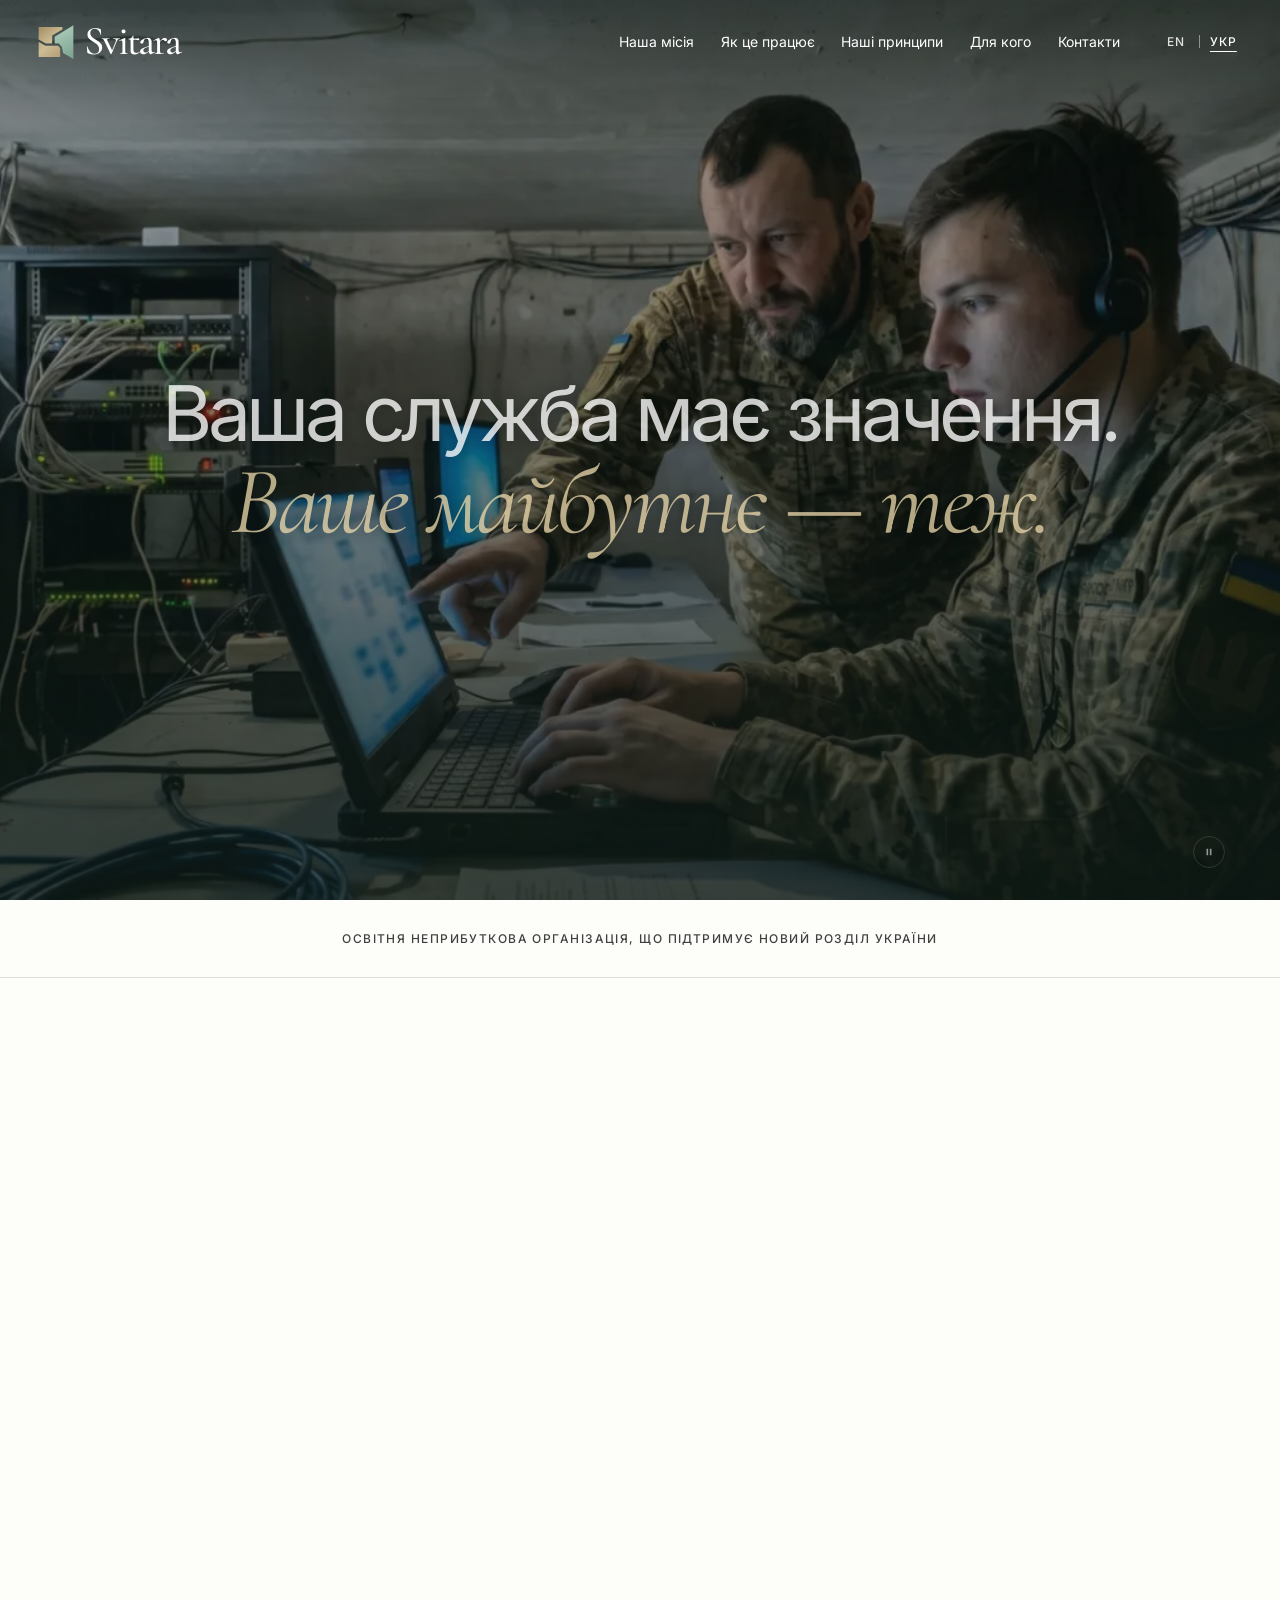
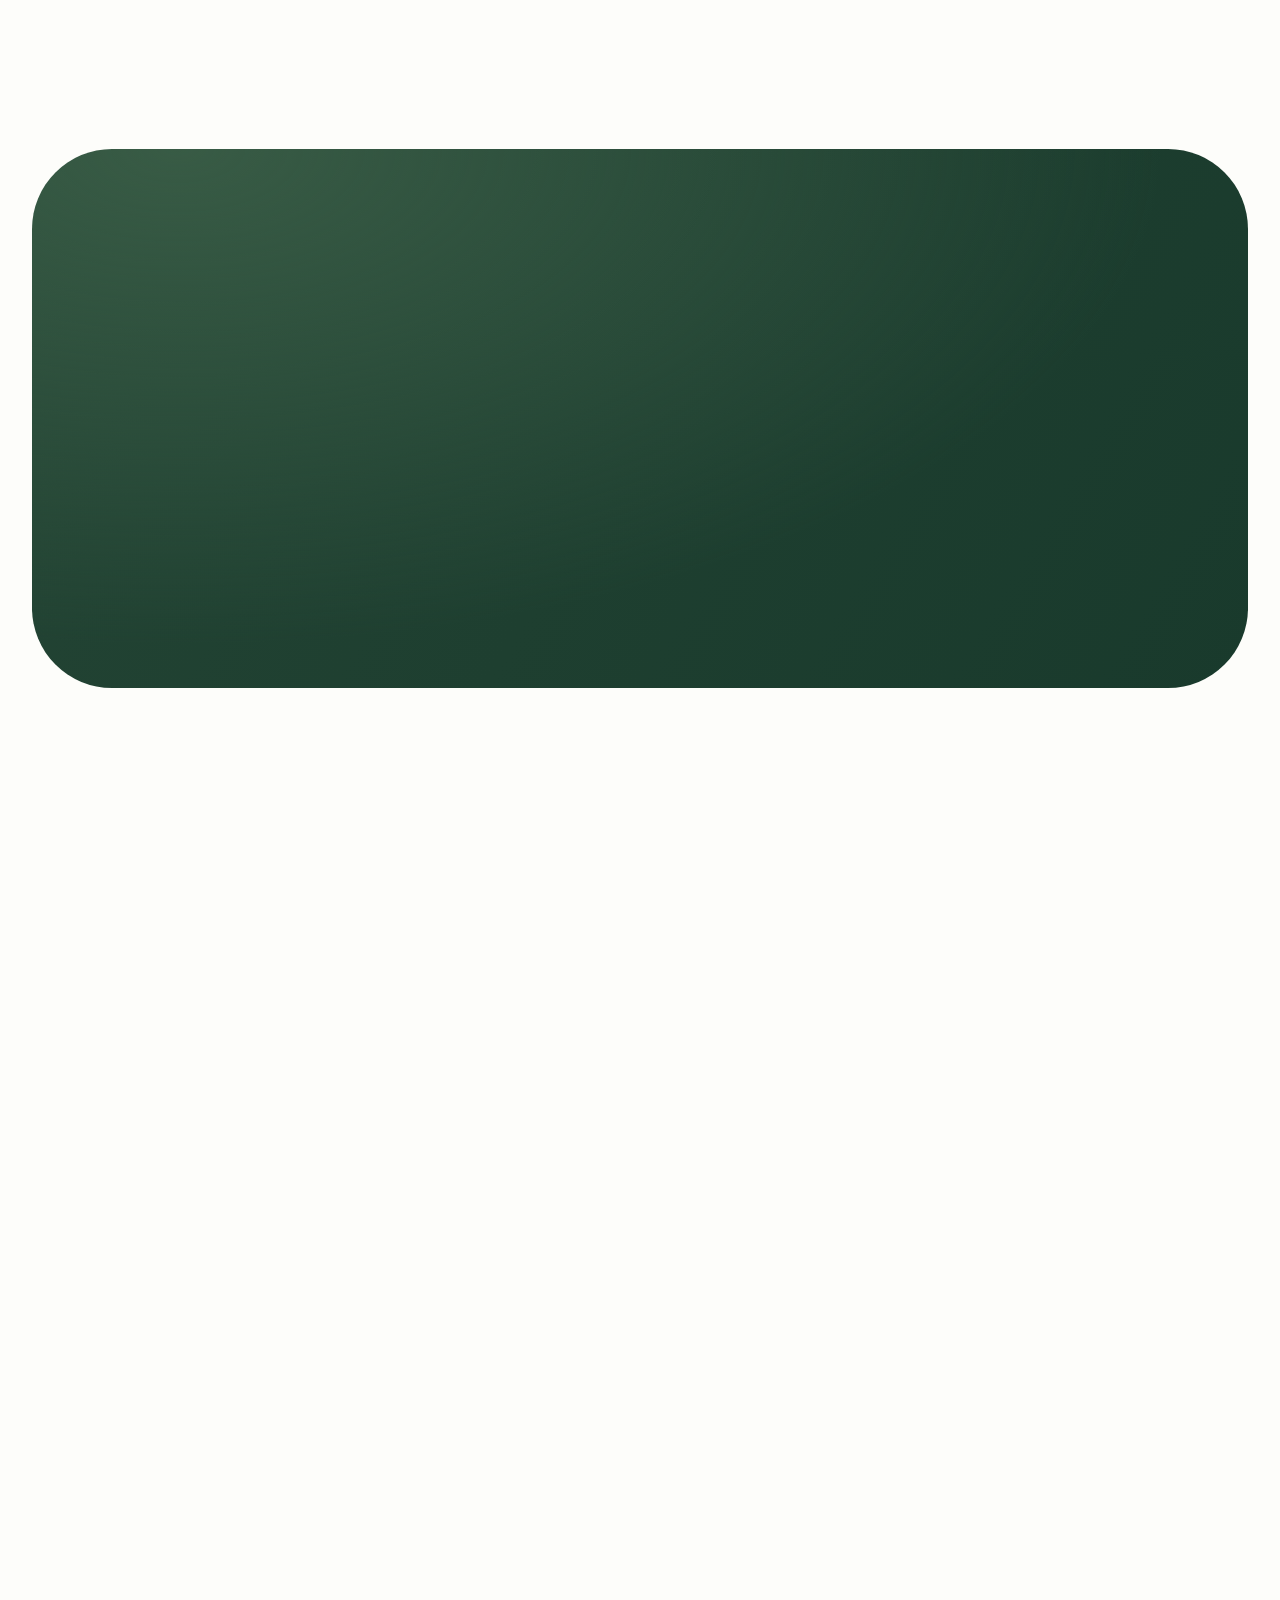
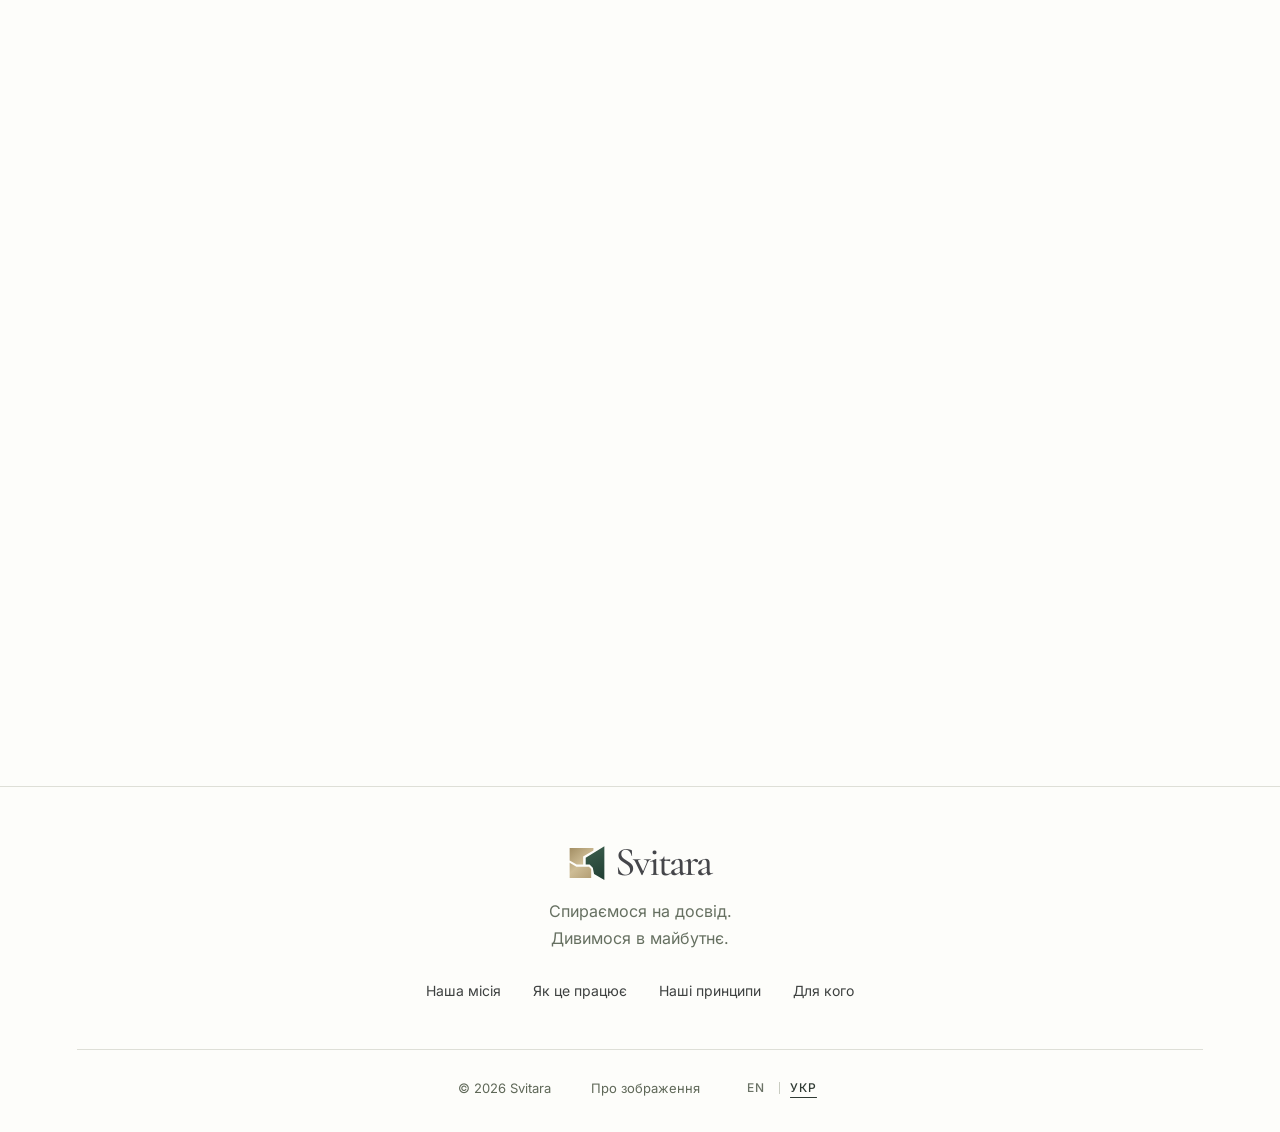
==== commit 21f9a3ea: "Replace site with v5 Nuxt export (2026-09-26) Co-Authored-By: Claude Sonnet 5 <noreply@anthropic.com" ====
--- a/uk/index.html
+++ b/uk/index.html
@@ -1 +1 @@
-<!DOCTYPE html><html  lang="uk"><head><meta charset="utf-8"><meta http-equiv="Content-Security-Policy" content="default-src 'self'; script-src 'self' 'sha256-2GBaHEQ+eHlvzZdcTiZQrJ90Uv+iRQwTgEFqv//HpRI=' 'sha256-elqdRQg44YepdbaVyYcBZa3zlLa6SFgAAEtgSwvdcUI='; style-src 'self' 'sha256-4KOdcy2CIcAyLx0b+5PHgZuhMl6ncLEUAO1snWPqYwc=' 'sha256-de2Mj8yPY2+h8FIM3bMvuDrzHVG9mU0ND26hfcahqTI=' 'sha256-ZGFsCxnHhJW79rFL3PPeb59chFOoheORrkJyWwMBFs8=' 'sha256-RIzE+ahT2jY35o8VJaoOObxsxnhi1CreLyVNteLLdqI=' 'sha256-lreVx+OXYRFzZSM21r5vorIdIf/IvGL5WayhIPhXSKE=' 'sha256-dKRQX3/q9E9P/Olc6oHlgVdbRDBvWySwwjLpzaE508o='; img-src 'self' data:; font-src 'self'; media-src 'self' blob:; connect-src 'self'; object-src 'none'; base-uri 'self'; form-action 'none'; upgrade-insecure-requests"><meta name="viewport" content="width=device-width, initial-scale=1"><title>Svitara — Ваша служба має значення. Ваше майбутнє — теж.</title><script type="importmap">{"imports":{"#entry":"/_nuxt/B_QLCk5g.js"}}</script><style>.svitara-brand[data-v-3bf9a1b2]{color:#45464a;white-space:nowrap;align-items:center;gap:.62rem;display:inline-flex}.svitara-brand svg[data-v-3bf9a1b2]{flex:none;width:2.25rem;height:2.25rem}.svitara-brand>span[data-v-3bf9a1b2]{letter-spacing:-.055em;font:500 2.55rem/.95 Cormorant Garamond,Georgia,serif}</style><style>.error-page[data-v-1a0a7cbe]{color:#3e4140;min-height:100svh;font-family:var(--font-ui);text-align:center;background:#fdfdfa;place-content:center;justify-items:center;gap:.9rem;padding:3rem 1.5rem;display:grid}.error-brand[data-v-1a0a7cbe]{margin-bottom:2rem;text-decoration:none}.error-code[data-v-1a0a7cbe]{color:#284d3c;font:500 clamp(4rem,12vw,7rem)/1 var(--font-serif);letter-spacing:-.03em;margin:0}h1[data-v-1a0a7cbe]{letter-spacing:-.04em;margin:0;font-size:clamp(1.6rem,3vw,2.2rem);font-weight:400}.error-uk[data-v-1a0a7cbe]{color:#284d3c;font:italic 400 clamp(1.4rem,2.6vw,1.9rem)/1.2 var(--font-serif);margin:0}.error-text[data-v-1a0a7cbe]{color:#667061;max-width:28rem;margin:.4rem 0 0;line-height:1.6}.error-links[data-v-1a0a7cbe]{flex-wrap:wrap;justify-content:center;gap:.75rem 2rem;margin-top:1.25rem;display:flex}.error-links a[data-v-1a0a7cbe]{color:#284d3c;border-bottom:1px solid #a6ad9f;align-items:center;min-height:44px;font-size:.9375rem;font-weight:500;text-decoration:none;display:inline-flex}.error-links a[data-v-1a0a7cbe]:hover{color:#7d6636;border-color:#7d6636}.error-page[data-v-1a0a7cbe] :is(a):focus-visible{outline-offset:5px;border-radius:2px;outline:2px solid #8e743f}</style><style>.svitara-site[data-v-7a41844a]{--site-green:#284d3c;--site-ink:#3e4140;--site-muted:#667061;--site-gold-text:#7a6843;--site-hover:#7d6636;--site-line:#dedfd7;color:var(--site-ink);font-family:var(--font-ui);--section-gap:clamp(7rem, 13vw, 12rem);background:#fdfdfa;font-size:1rem}.svitara-site h2[data-v-7a41844a]{color:var(--site-ink);letter-spacing:-.05em;font-size:clamp(2.3rem,3.7vw,3.7rem);font-weight:400;line-height:1.13}.svitara-site h2 em[data-v-7a41844a]{font-family:var(--font-serif);letter-spacing:-.035em;color:var(--site-green);font-size:1.22em;font-weight:400}.svitara-site a[data-v-7a41844a]{color:inherit}.svitara-site[data-v-7a41844a] :is(a,button,summary):focus-visible{outline-offset:5px;box-shadow:none;border-radius:2px;outline:2px solid #8e743f}.svitara-site section[id][data-v-7a41844a]{scroll-margin-top:7rem}.reveal-ready [data-reveal].is-revealed[data-v-7a41844a]{transition:opacity .9s cubic-bezier(.25,.7,.3,1) var(--reveal-delay,0s),transform 1.1s cubic-bezier(.22,1,.36,1) var(--reveal-delay,0s)}.reveal-ready [data-reveal][data-v-7a41844a]:not(.is-revealed):not(:focus-within){opacity:0;transform:translateY(28px)}.site-skip[data-v-7a41844a]{z-index:30;color:#284d3c;background:#fff;padding:.8rem 1.2rem;position:fixed;top:.75rem;left:1rem;transform:translateY(-180%)}.site-skip[data-v-7a41844a]:focus{transform:translateY(0)}.site-header[data-v-7a41844a]{z-index:20;-webkit-backdrop-filter:blur(12px);backdrop-filter:blur(12px);background:#fdfdfaf5;border-bottom:1px solid #dedfd770;justify-content:space-between;align-items:center;gap:2rem;height:5.25rem;padding:0 max(3.5%,50% - 40.875rem);display:flex;position:sticky;top:0}.brand-link[data-v-7a41844a]{text-decoration:none;display:inline-flex}.desktop-nav[data-v-7a41844a]{align-items:center;gap:clamp(1.2rem,2.1vw,2.5rem);margin-left:auto;display:flex}.desktop-nav a[data-v-7a41844a]{white-space:nowrap;align-items:center;min-height:44px;font-size:.875rem;text-decoration:none;display:inline-flex}.desktop-nav a[data-v-7a41844a]:hover{color:var(--site-hover)}.header-actions[data-v-7a41844a]{align-items:center;gap:1.25rem;margin-left:.5rem;display:flex}.menu-toggle[data-v-7a41844a]{display:none}.mobile-nav[data-v-7a41844a]{border-bottom:1px solid var(--site-line);background:#fdfdfa;gap:.2rem;padding:1rem 1.5rem 1.5rem;display:grid;position:absolute;top:100%;left:0;right:0;box-shadow:0 12px 16px #284d3c0c}.mobile-nav a[data-v-7a41844a]{padding:.75rem 0;text-decoration:none}.purpose-strip[data-v-7a41844a]{border-bottom:1px solid var(--site-line);flex-wrap:wrap;justify-content:center;align-items:center;gap:1rem 2.5rem;min-height:4.875rem;padding:1rem max(4.3%,50% - 40.875rem);display:flex}.purpose-strip span[data-v-7a41844a]:first-child{letter-spacing:.12em;text-transform:uppercase;font-size:.75rem;font-weight:500}.purpose-strip span[data-v-7a41844a]:last-child{color:#5f675a;font:italic 500 1.25rem var(--font-serif)}.section-wrap[data-v-7a41844a]{max-width:93.75rem;margin:0 auto;padding-left:clamp(1.25rem,6vw,6rem);padding-right:clamp(1.25rem,6vw,6rem)}.eyebrow[data-v-7a41844a]{color:#5f6a5a;letter-spacing:.13em;text-transform:uppercase;align-items:center;gap:.7rem;font-size:.75rem;font-weight:500;line-height:1.5;display:flex}.section-index[data-v-7a41844a]{color:var(--site-gold-text);letter-spacing:0}.text-link[data-v-7a41844a]{border-bottom:1px solid #a6ad9f;justify-content:space-between;align-items:center;gap:1.5rem;min-height:44px;padding:.4rem 0;font-size:.875rem;font-weight:500;text-decoration:none;display:inline-flex}.text-link[data-v-7a41844a]:hover{color:var(--site-hover);border-color:var(--site-hover)}.section-center[data-v-7a41844a]{text-align:center}.section-center .eyebrow[data-v-7a41844a]{justify-content:center}.problem[data-v-7a41844a]{padding-top:clamp(6rem,10vw,9rem)}.problem-head[data-v-7a41844a]{justify-items:center;gap:1.75rem;display:grid}.problem-head .eyebrow[data-v-7a41844a]{margin-bottom:1.5rem}.problem-lead[data-v-7a41844a]{color:#434b40;text-wrap:pretty;max-width:40rem;font-size:1.125rem;line-height:1.65}.problem-stats[data-v-7a41844a]{grid-template-columns:repeat(3,minmax(0,1fr));gap:clamp(2rem,5vw,5rem);max-width:62rem;margin:clamp(3.5rem,5vw,4.5rem) auto 0;padding:0;list-style:none;display:grid}.problem-stats>li[data-v-7a41844a]{align-content:start;justify-items:center;gap:.6rem;display:grid}.problem-value[data-v-7a41844a]{color:var(--site-green);font:500 clamp(2.8rem,4.2vw,4rem)/1 var(--font-serif);letter-spacing:-.02em;font-variant-numeric:lining-nums}.problem-label[data-v-7a41844a]{max-width:17rem;color:var(--site-muted);font-size:.9375rem;line-height:1.5}.problem-sources[data-v-7a41844a]{color:var(--site-muted);margin-top:2rem;font-size:.75rem;line-height:1.6}.problem-sources summary[data-v-7a41844a]{cursor:pointer;letter-spacing:.06em;align-items:center;gap:.45rem;min-height:32px;list-style:none;display:inline-flex}.problem-sources summary[data-v-7a41844a]::-webkit-details-marker{display:none}.problem-sources summary[data-v-7a41844a]:after{content:"+";font-size:.9rem;line-height:1}.problem-sources[open] summary[data-v-7a41844a]:after{content:"−"}.problem-sources summary[data-v-7a41844a]:hover{color:var(--site-hover)}.problem-sources ul[data-v-7a41844a]{justify-items:center;gap:.3rem;margin:.35rem 0 0;padding:0;list-style:none;display:grid}.problem-sources a[data-v-7a41844a]{text-underline-offset:3px;-webkit-text-decoration:underline #c9ccc2;text-decoration:underline #c9ccc2}.problem-sources a[data-v-7a41844a]:hover{color:var(--site-hover);text-decoration-color:currentColor}.mission[data-v-7a41844a]{padding-top:var(--section-gap)}.mission>.eyebrow[data-v-7a41844a]{margin-bottom:1.5rem}.mission-body[data-v-7a41844a]{justify-items:center;gap:clamp(2rem,3vw,2.75rem);display:grid}.mission-detail[data-v-7a41844a]{gap:1.25rem;max-width:40rem;display:grid}.mission-detail p[data-v-7a41844a]{text-wrap:pretty;color:var(--site-muted);font-size:1rem;line-height:1.75}.mission-detail>p[data-v-7a41844a]:first-child{color:#434b40;font-size:1.125rem;line-height:1.65}.approach[data-v-7a41844a]{padding-top:var(--section-gap);padding-bottom:var(--section-gap)}.approach .section-heading[data-v-7a41844a]{flex-direction:column;align-items:center;gap:1rem}.section-heading[data-v-7a41844a]{justify-content:space-between;align-items:end;gap:2rem;margin-bottom:2.5rem;display:flex}.section-heading .eyebrow[data-v-7a41844a]{margin-bottom:1rem}.section-heading>p[data-v-7a41844a]{color:var(--site-muted);padding-bottom:.3rem;font-size:.9375rem;line-height:1.7}.principles-section[data-v-7a41844a]{color:#e9eee3;background:radial-gradient(at 12% 0,#385b45,#0000 65%),linear-gradient(120deg,#234434,#193a2c);border-radius:80px;margin:0 2.5%}.principles-inner[data-v-7a41844a]{text-align:center;max-width:78rem;margin:0 auto;padding:56px 5% 48px}.principles-inner>.eyebrow[data-v-7a41844a]{color:#c9d3c1;justify-content:center;margin-bottom:.75rem}.principles-inner .section-index[data-v-7a41844a]{color:#dcc899}.principles-inner h2[data-v-7a41844a]{color:#fff;font-size:clamp(1.9rem,3vw,2.75rem)}.principles-inner h2 em[data-v-7a41844a]{color:#d9c393}.principles-inner .principles-intro[data-v-7a41844a]{color:#d3dbce;margin-top:.9rem;font-size:1rem;line-height:1.65}.principles[data-v-7a41844a]{text-align:left;grid-template-columns:repeat(4,minmax(0,1fr));margin:2.25rem 0 1.75rem;padding:0;list-style:none;display:grid}.principles>li[data-v-7a41844a]{grid-template-columns:auto minmax(0,1fr);align-content:start;align-items:center;gap:.65rem;padding:0 1rem;display:grid;position:relative}.principles>li[data-v-7a41844a]:not(:last-child):before{content:"";background:linear-gradient(90deg,#d4be8f8c,#d4be8f40);height:1px;position:absolute;top:-12px;left:1rem;right:-1rem}.principles>li[data-v-7a41844a]:after{content:"";background:#d4be8f;border-radius:50%;width:5px;height:5px;position:absolute;top:-14px;left:1rem}.principle-number[data-v-7a41844a]{color:#d9c393;font:italic 400 2.25rem/1 var(--font-serif);display:block}.principles h3[data-v-7a41844a]{color:#f6f8f2;letter-spacing:-.02em;margin:0;font-size:1rem;font-weight:500;line-height:1.4}.principles p[data-v-7a41844a]{color:#c8d4c5;grid-column:1/-1;font-size:.9375rem;line-height:1.65}.light-link[data-v-7a41844a]{border-color:#c9c6ac7a;color:#f2ebdc!important}.light-link[data-v-7a41844a]:hover{border-color:#e6d4a8;color:#e6d4a8!important}.principles-section[data-v-7a41844a] :is(a,button):focus-visible{outline-color:#f7e0aa}.people-section[data-v-7a41844a]{padding-top:var(--section-gap);padding-bottom:var(--section-gap);grid-template-columns:.95fr 1fr;align-items:center;gap:7%;display:grid}.people-photo[data-v-7a41844a]{border-radius:8px 130px 8px 8px;align-self:stretch;min-height:39rem;position:relative;overflow:hidden;box-shadow:0 18px 45px #284d3c12}.people-photo[data-v-7a41844a]:after{content:"";background:linear-gradient(#0000 55%,#172e23b3);position:absolute;inset:0}.people-photo img[data-v-7a41844a]{-o-object-fit:cover;object-fit:cover;-o-object-position:58% center;object-position:58% center;filter:saturate(.9)contrast(1.03);width:100%;max-width:none;height:100%;position:absolute}.people-photo>span[data-v-7a41844a]{z-index:1;color:#fff3d9;font:italic 400 clamp(2rem,3vw,3rem)/1.1 var(--font-serif);position:absolute;bottom:2rem;left:2rem;right:1rem}.people-content>.eyebrow[data-v-7a41844a]{margin-bottom:1.2rem}.people-content h2[data-v-7a41844a]{margin-bottom:2rem;font-size:clamp(2rem,3vw,3rem)}.audience-row[data-v-7a41844a]{border-top:1px solid var(--site-line);grid-template-columns:1.6rem 1fr;gap:1rem;padding:1.45rem 0;display:grid}.audience-row>span[data-v-7a41844a]{color:var(--site-gold-text);padding-top:.2rem;font-size:.8125rem}.audience-row h3[data-v-7a41844a]{color:#3e473e;letter-spacing:-.02em;font-size:1.0625rem;font-weight:500;line-height:1.5}.audience-row p[data-v-7a41844a]{color:var(--site-muted);margin-top:.5rem;font-size:.9375rem;line-height:1.8}.planned-label[data-v-7a41844a]{vertical-align:middle;color:#4d5649;letter-spacing:.05em;text-transform:uppercase;border:1px solid #c3c8b9;border-radius:999px;margin-left:.6rem;padding:.3rem .55rem;font-size:.75rem;font-weight:500;line-height:1;display:inline-block}.contact-section[data-v-7a41844a]{padding-bottom:var(--section-gap);justify-items:center;gap:2rem;display:grid}.contact-section .eyebrow[data-v-7a41844a]{margin-bottom:1.25rem}.contact-details[data-v-7a41844a]{max-width:34rem}.contact-details>p[data-v-7a41844a]{color:var(--site-muted);font-size:1rem;line-height:1.8}.contact-details .contact-email[data-v-7a41844a]{color:var(--site-green);overflow-wrap:anywhere;border-color:#b8a07480;margin-top:1.5rem;padding-bottom:.7rem;font-size:clamp(1.05rem,1.6vw,1.4rem);display:inline-flex}.contact-details .contact-topics[data-v-7a41844a]{margin-top:1rem;font-size:.8125rem}.site-footer[data-v-7a41844a]{border-top:1px solid var(--site-line);text-align:center;padding:3.5rem max(6%,50% - 40.875rem) 1.75rem}.footer-main[data-v-7a41844a]{justify-items:center;gap:1rem;padding-bottom:2.25rem;display:grid}.footer-main>.brand-link[data-v-7a41844a]{align-self:start}.footer-main>p[data-v-7a41844a]{color:var(--site-muted);font-size:1rem;line-height:1.7}.footer-main nav[data-v-7a41844a]{-moz-column-gap:2rem;flex-wrap:wrap;justify-content:center;column-gap:2rem;display:flex}.footer-main nav a[data-v-7a41844a]{align-items:center;min-height:44px;font-size:.875rem;text-decoration:none;display:flex}.footer-main nav a[data-v-7a41844a]:hover{text-decoration:underline}.footer-bottom[data-v-7a41844a]{border-top:1px solid var(--site-line);color:#5f6858;flex-wrap:wrap;justify-content:center;align-items:center;gap:.5rem 2.5rem;padding-top:1.4rem;font-size:.8125rem;line-height:1.7;display:flex}.media-credits[data-v-7a41844a]{max-width:340px}.media-credits summary[data-v-7a41844a]{cursor:pointer;align-items:center;gap:.4rem;min-height:32px;display:flex}.media-credits p[data-v-7a41844a]{padding-top:.5rem}@media (width>=1500px){.principles-section[data-v-7a41844a]{border-radius:260px}}@media (width>=1181px){.purpose-strip[data-v-7a41844a],.site-header[data-v-7a41844a]{padding-left:max(clamp(1.25rem,6vw,6rem),50% - 40.875rem);padding-right:max(clamp(1.25rem,6vw,6rem),50% - 40.875rem)}}@media (width<=1180px){.desktop-nav[data-v-7a41844a]{gap:1.1rem}.header-actions[data-v-7a41844a]{gap:.9rem;margin-left:.5rem}.site-header[data-v-7a41844a]{gap:1.25rem}}@media (width<=1100px){.principles[data-v-7a41844a]{grid-template-columns:repeat(2,minmax(0,1fr));gap:2.25rem 0}.principles>li[data-v-7a41844a]:nth-child(2):before{display:none}.people-photo[data-v-7a41844a]{min-height:620px}}@media (width<=1040px){.desktop-nav[data-v-7a41844a]{display:none}.menu-toggle[data-v-7a41844a]{min-height:44px;color:var(--site-ink);cursor:pointer;background:0 0;border:0;align-items:center;gap:.7rem;padding:.5rem 0 .5rem .4rem;font-size:.875rem;display:flex}.menu-toggle span[data-v-7a41844a]{font-size:1.3rem}}@media (width<=800px){.problem[data-v-7a41844a]{padding-top:64px}.section-center[data-v-7a41844a]{text-align:left}.section-center .eyebrow[data-v-7a41844a]{justify-content:flex-start}.problem-head[data-v-7a41844a]{gap:1.5rem}.problem-head[data-v-7a41844a],.problem-sources ul[data-v-7a41844a],.problem-stats>li[data-v-7a41844a]{justify-items:start}.approach .section-heading[data-v-7a41844a]{align-items:flex-start}.svitara-site[data-v-7a41844a]{--section-gap:6rem}.problem-stats[data-v-7a41844a]{grid-template-columns:1fr;gap:1.75rem;margin-top:2.75rem}.problem-stats>li[data-v-7a41844a]{gap:.35rem}.problem-value[data-v-7a41844a]{font-size:2.6rem}.problem-sources[data-v-7a41844a]{margin-top:1.5rem}.mission-body[data-v-7a41844a]{justify-items:start;gap:1.75rem}.mission-detail[data-v-7a41844a]{max-width:none}.section-heading[data-v-7a41844a]{align-items:start}.section-heading>p[data-v-7a41844a]{display:none}.principles-section[data-v-7a41844a]{border-radius:48px}.people-section[data-v-7a41844a]{grid-template-columns:1fr;gap:3rem}.people-photo[data-v-7a41844a]{aspect-ratio:1.2;min-height:0}.contact-section[data-v-7a41844a]{justify-items:start;gap:1.75rem}}@media (width<=700px){.site-header[data-v-7a41844a]{gap:.75rem;height:72px;padding:0 5%}.header-actions[data-v-7a41844a]{gap:.6rem;margin-left:0}.brand-link[data-v-7a41844a] .svitara-brand svg{width:1.9rem;height:1.9rem}.brand-link[data-v-7a41844a] .svitara-brand>span{font-size:2.25rem}.purpose-strip[data-v-7a41844a]{text-align:center;justify-content:center;min-height:64px;padding:1rem 1.25rem}.purpose-strip span[data-v-7a41844a]:first-child{letter-spacing:.08em;line-height:1.5}.purpose-strip span[data-v-7a41844a]:last-child{display:none}.section-wrap[data-v-7a41844a]{padding-left:6%;padding-right:6%}.section-heading[data-v-7a41844a]{margin-bottom:1.75rem}.principles-section[data-v-7a41844a]{border-radius:32px;margin:0 4%}.principles-inner[data-v-7a41844a]{padding:40px 7% 36px}.principles[data-v-7a41844a]{grid-template-columns:1fr;gap:1.25rem}.principles>li[data-v-7a41844a]{grid-template-columns:2.25rem minmax(0,1fr);gap:.5rem 1rem;padding:0}.principles .principle-number[data-v-7a41844a]{grid-row:1/3;align-self:start}.principles p[data-v-7a41844a]{grid-column:2}.principles>li[data-v-7a41844a]:not(:last-child):before{background:linear-gradient(#d4be8f80,#d4be8f26);width:1px;height:auto;display:block;inset:2.75rem auto -.5rem 1rem}.principles>li[data-v-7a41844a]:after{display:none}.people-photo[data-v-7a41844a]{border-top-right-radius:85px}.people-photo>span[data-v-7a41844a]{bottom:1.5rem;left:1.5rem}.footer-main[data-v-7a41844a]{gap:1.5rem}.footer-main nav[data-v-7a41844a]{grid-template-columns:repeat(2,auto);justify-content:center;display:grid}.footer-main>p[data-v-7a41844a]{font-size:.9375rem}.footer-bottom[data-v-7a41844a]{flex-direction:column;gap:.6rem}}@media (width<=380px){.site-header[data-v-7a41844a]{gap:.5rem;padding:0 4%}.header-actions[data-v-7a41844a]{gap:.4rem}.menu-toggle[data-v-7a41844a]{gap:.35rem}.brand-link[data-v-7a41844a] .svitara-brand>span{font-size:2rem}.brand-link[data-v-7a41844a] .svitara-brand svg{width:1.7rem;height:1.7rem}}@media (prefers-reduced-motion:reduce){.reveal-ready [data-reveal][data-v-7a41844a]{transition:none;opacity:1!important;transform:none!important}}@media (prefers-contrast:more){.svitara-site[data-v-7a41844a]{--site-muted:#4a5246;--site-line:#a9ad9f}.eyebrow[data-v-7a41844a],.footer-bottom[data-v-7a41844a]{color:#3e4140}.principles p[data-v-7a41844a],.principles-inner .principles-intro[data-v-7a41844a]{color:#eef2ea}}@media print{.reveal-ready [data-reveal][data-v-7a41844a]{transition:none;opacity:1!important;transform:none!important}}</style><style>.language-switch[data-v-ff189780]{flex:none;gap:.15rem}.language-option[data-v-ff189780],.language-switch[data-v-ff189780]{align-items:center;display:inline-flex}.language-option[data-v-ff189780]{color:#6a7265;letter-spacing:.08em;justify-content:center;min-width:32px;min-height:32px;padding:0 .3rem;font-size:.75rem;font-weight:500;text-decoration:none}.language-option+.language-option[data-v-ff189780]:before{content:"";background:#c9ccc1;width:1px;height:.8rem;margin-right:.6rem}.language-option[data-v-ff189780]:hover{color:#284d3c}.language-option.is-current[data-v-ff189780]{color:#2f3a33;text-underline-offset:5px;-webkit-text-decoration:underline;text-decoration:underline;text-decoration-thickness:1px}.language-option[data-v-ff189780]:focus-visible{outline-offset:2px;outline:2px solid #8e743f}@media (prefers-contrast:more){.language-option[data-v-ff189780]{color:#3e4140}}</style><style>.hero[data-v-218921be]{color:#fff;background:#293c33;flex-direction:column;min-height:calc(100svh - 5.25rem);display:flex;position:relative;overflow:hidden}.hero-image[data-v-218921be],.hero-shade[data-v-218921be],.hero-video[data-v-218921be]{width:100%;max-width:none;height:100%;position:absolute;inset:0}.hero-image[data-v-218921be],.hero-video[data-v-218921be] video{-o-object-fit:cover;object-fit:cover;-o-object-position:center top;object-position:center top}.hero-video[data-v-218921be]{opacity:0;transition:opacity .35s}.hero-video.is-ready[data-v-218921be]{opacity:1}.hero-video[data-v-218921be] video{width:100%;max-width:none;height:100%;position:absolute;inset:0}.hero-video[data-v-218921be] video.is-front{z-index:1}.hero-shade[data-v-218921be]{background:linear-gradient(#0f1d184d,#0f1d1880 48%,#0f1d18c7)}.hero-copy[data-v-218921be]{z-index:1;text-align:center;flex-direction:column;flex:1;justify-content:center;align-items:center;padding:3rem 1.5rem 7rem;display:flex;position:relative}.hero-eyebrow[data-v-218921be]{letter-spacing:.16em;text-transform:uppercase;text-wrap:balance;margin:0 0 2rem;font-size:.75rem;font-weight:500}.hero-eyebrow span[data-v-218921be]{vertical-align:.15em;background:#dac99e;border-radius:50%;width:.38rem;height:.38rem;margin-right:.65rem;display:inline-block}h1[data-v-218921be]{color:#fff;opacity:.78;letter-spacing:-.055em;max-width:16em;font-size:clamp(3.3rem,6vw,6.5rem);font-weight:400;line-height:1.08}h1 em[data-v-218921be]{color:#e6d4a8;font:italic 400 1.24em/.96 var(--font-serif);letter-spacing:-.03em}.hero-description[data-v-218921be]{color:#f5f5ee;text-wrap:balance;max-width:27rem;margin:1.9rem 0 2rem;font-size:1.0625rem;line-height:1.65}.hero-actions[data-v-218921be]{justify-content:center;display:flex}.hero-button[data-v-218921be]{color:#1e3a2d;background:#fdfdfa;border-radius:999px;align-items:center;min-height:48px;padding:.8rem 1.6rem;font-size:.9375rem;font-weight:500;text-decoration:none;transition:background-color .2s;display:inline-flex}.hero-button[data-v-218921be]:hover{background:#efe4c8}.hero-bottom[data-v-218921be]{z-index:2;justify-content:flex-end;align-items:end;gap:1rem;display:flex;position:absolute;bottom:2rem;left:max(4.3%,50% - 40.875rem);right:max(4.3%,50% - 40.875rem)}.motion-toggle[data-v-218921be]{color:#fff;opacity:.55;cursor:pointer;background:0 0;border:1px solid #ffffff40;border-radius:50%;place-items:center;width:32px;height:32px;padding:0;transition:opacity .2s,background-color .2s;display:grid}.motion-toggle svg[data-v-218921be]{width:10px;height:10px}.motion-toggle[data-v-218921be]:focus-visible,.motion-toggle[data-v-218921be]:hover{opacity:1;background:#1c302a99}.hero[data-v-218921be] :is(a,button):focus-visible{outline-offset:5px;box-shadow:none;outline:2px solid #f7e0aa}@media (width<=700px){.hero[data-v-218921be]{min-height:calc(100svh - 72px)}.hero-shade[data-v-218921be]{background:linear-gradient(#0f1d181f,#0f1d1847 35%,#0f1d18d1 72%,#0f1d18e6)}.hero-copy[data-v-218921be]{justify-content:flex-end;padding:2rem 1.25rem 2.5rem}.hero-eyebrow[data-v-218921be]{letter-spacing:.08em;margin-bottom:1.25rem;font-size:.75rem;line-height:1.5}h1[data-v-218921be]{letter-spacing:-.05em;text-wrap:balance;font-size:clamp(2.25rem,9.2vw,3.4rem)}.hero-description[data-v-218921be]{margin:1.25rem 0 1.5rem;font-size:1rem}.hero-bottom[data-v-218921be]{display:none}}@media (prefers-reduced-motion:no-preference){.hero-copy[data-v-218921be]>*{animation:1.2s cubic-bezier(.22,1,.36,1) both hero-rise-218921be}.hero-copy[data-v-218921be]>:nth-child(2){animation-delay:.15s}.hero-copy[data-v-218921be]>:nth-child(3){animation-delay:.3s}.hero-copy[data-v-218921be]>:nth-child(4){animation-delay:.45s}}@keyframes hero-rise-218921be{0%{opacity:0;transform:translateY(18px)}}@media (prefers-reduced-motion:reduce){.hero-video[data-v-218921be]{display:none}}@media (prefers-contrast:more){.hero-shade[data-v-218921be]{background:#0a1410c7}.motion-toggle[data-v-218921be],h1[data-v-218921be]{opacity:1}}</style><style>.pathway-tabs[data-v-d0633591]{grid-template-columns:repeat(3,minmax(0,1fr));justify-items:center;gap:clamp(1.5rem,4vw,3.5rem);display:grid}.pathway-tab[data-v-d0633591]{color:#fff;cursor:pointer;background:0 0;border:0;flex-direction:column;align-items:center;gap:.75rem;max-width:21.25rem;padding:0;display:flex}.pathway-media[data-v-d0633591],.pathway-tab[data-v-d0633591]{width:100%;position:relative}.pathway-media[data-v-d0633591]{aspect-ratio:1;isolation:isolate;border-radius:50%;transition:box-shadow .25s;display:block;overflow:hidden;box-shadow:0 0 0 1px #b7bbaf}.pathway-media img[data-v-d0633591],.pathway-media[data-v-d0633591]:after{z-index:-2;-o-object-fit:cover;object-fit:cover;-o-object-position:52% center;object-position:52% center;width:100%;max-width:none;height:100%;position:absolute;inset:0}.pathway-media img[data-v-d0633591]{filter:grayscale(.8)brightness(.88);transition:filter .35s,transform .7s cubic-bezier(.22,1,.36,1)}.pathway-media[data-v-d0633591]:after{z-index:-1;content:"";background:linear-gradient(#11281e24 8%,#11281e8c 56%,#11281e99)}.pathway-number[data-v-d0633591]{color:#fff;letter-spacing:.05em;background:#183b2bd9;border:1px solid #ffffff59;border-radius:50%;place-items:center;width:2rem;height:2rem;font-size:.75rem;display:grid;position:absolute;top:18%;left:18%}.pathway-title[data-v-d0633591]{pointer-events:none;font:italic 500 clamp(1.65rem,2.8vw,2.6rem)/1.05 var(--font-serif);letter-spacing:-.035em;text-align:center;text-shadow:0 2px 12px #08201580;place-items:center;padding:0 12%;display:grid;position:absolute;inset:0}.pathway-tab.is-selected .pathway-media[data-v-d0633591]{box-shadow:0 0 0 5px #fdfdfa,0 0 0 8px #284d3c}.pathway-tab.is-selected .pathway-media img[data-v-d0633591]{filter:saturate(.92)contrast(1.03)}.pathway-tab:not(.is-selected):hover .pathway-media[data-v-d0633591]{box-shadow:0 0 0 1px #284d3c}.pathway-tab:not(.is-selected):hover .pathway-media img[data-v-d0633591]{filter:grayscale(.35)brightness(.92)}.pathway-tab[data-v-d0633591]:focus-visible{outline:none}.pathway-tab:focus-visible .pathway-media[data-v-d0633591]{outline-offset:12px;outline:3px solid #8e743f}.pathway-panel[data-v-d0633591]{text-align:center;border-top:1px solid #dedfd7;align-content:start;justify-items:center;gap:.75rem;max-width:46rem;min-height:150px;margin:2.25rem auto 0;padding-top:2rem;display:grid}.pathway-panel[data-v-d0633591]:focus-visible{outline-offset:6px;outline:2px solid #8e743f}.pathway-panel h3[data-v-d0633591]{color:#3a4139;letter-spacing:-.03em;font-size:1.25rem;font-weight:500;line-height:1.45}.pathway-panel p[data-v-d0633591]{color:#5b6456;max-width:42rem;font-size:1rem;line-height:1.8}@media (hover:hover) and (pointer:fine){.pathway-tab:hover .pathway-media img[data-v-d0633591]{transform:scale(1.04)}}@media (width<=800px){.pathway-panel[data-v-d0633591]{text-align:left;justify-items:start;max-width:none}}@media (width<=700px){.pathway-tabs[data-v-d0633591]{align-items:start;gap:.75rem}.pathway-tab[data-v-d0633591]{color:#2f3a33;gap:.6rem}.pathway-number[data-v-d0633591]{display:none}.pathway-title[data-v-d0633591]{font:500 .875rem/1.3 var(--font-ui);letter-spacing:-.01em;text-shadow:none;padding:0;position:static}.pathway-tab.is-selected .pathway-media[data-v-d0633591]{box-shadow:0 0 0 3px #fdfdfa,0 0 0 6px #284d3c}.pathway-tab.is-selected .pathway-title[data-v-d0633591]{color:#284d3c;text-underline-offset:5px;-webkit-text-decoration:underline;text-decoration:underline;text-decoration-thickness:1px}.pathway-tab:focus-visible .pathway-media[data-v-d0633591]{outline-offset:8px}.pathway-panel[data-v-d0633591]{min-height:0;margin-top:1.5rem;padding-top:1.5rem}}@media (prefers-reduced-motion:reduce){.pathway-media[data-v-d0633591],.pathway-media img[data-v-d0633591]{transition:none}.pathway-tab:hover .pathway-media img[data-v-d0633591]{transform:none}}@media (prefers-contrast:more){.pathway-media[data-v-d0633591]{box-shadow:0 0 0 1px #3e4140}.pathway-panel p[data-v-d0633591]{color:#3e4140}}</style><link rel="stylesheet" href="/_nuxt/entry.BRTLpiff.css" crossorigin><link rel="stylesheet" href="/_nuxt/SvitaraHome.uQBdTZb8.css" crossorigin><link rel="preload" as="font" type="font/woff2" href="/fonts/inter-cyrillic-400-normal.woff2" crossorigin><link rel="preload" as="font" type="font/woff2" href="/fonts/cormorant-garamond-cyrillic-400-italic.woff2" crossorigin><link rel="preload" as="fetch" crossorigin="anonymous" href="/uk/_payload.json?_b=84c3d7d7-faa7-48dd-807f-cd9fb3bf9418"><link rel="modulepreload" as="script" crossorigin href="/_nuxt/B_QLCk5g.js"><link rel="modulepreload" as="script" crossorigin href="/_nuxt/CzIKRVMd.js"><link rel="modulepreload" as="script" crossorigin href="/_nuxt/BeblCJx2.js"><script type="module" src="/_nuxt/B_QLCk5g.js" crossorigin></script><meta name="theme-color" content="#fdfdfa"><link rel="icon" type="image/svg+xml" href="/website/favicon.svg"><link rel="apple-touch-icon" href="/website/apple-touch-icon.png"><link rel="canonical" href="https://svitara.org/uk/"><link rel="alternate" type="text/html" hreflang="en" href="https://svitara.org/"><link rel="alternate" type="text/html" hreflang="uk" href="https://svitara.org/uk/"><link rel="alternate" type="text/html" hreflang="x-default" href="https://svitara.org/"><script type="application/ld+json">{"@context":"https://schema.org","@type":"Organization","name":"Svitara","url":"https://svitara.org/","logo":"https://svitara.org/website/svitara-logo-512.png","email":"info@svitara.org","description":"Svitara is an educational nonprofit helping Ukrainian veterans and war-affected workers build on existing skills through assessment, focused learning and a path toward civilian professional qualification."}</script><meta property="og:locale:alternate" content="en_US"><meta name="description" content="Svitara — освітня неприбуткова організація, яка допомагає українським ветеранам і ветеранкам та працівникам, яких торкнулася війна, розвивати наявні навички через оцінювання, цільове навчання та шлях до цивільної професійної кваліфікації."><meta property="og:type" content="website"><meta property="og:site_name" content="Svitara"><meta property="og:title" content="Svitara — Ваша служба має значення. Ваше майбутнє — теж."><meta property="og:description" content="Svitara — освітня неприбуткова організація, яка допомагає українським ветеранам і ветеранкам та працівникам, яких торкнулася війна, розвивати наявні навички через оцінювання, цільове навчання та шлях до цивільної професійної кваліфікації."><meta property="og:url" content="https://svitara.org/uk/"><meta property="og:locale" content="uk_UA"><meta property="og:image" content="https://svitara.org/website/og-image.jpg"><meta property="og:image:width" content="1200"><meta property="og:image:height" content="630"><meta property="og:image:alt" content="Троє чоловіків разом розглядають креслення за верстаком у навчальній майстерні; логотип Svitara."><meta name="twitter:card" content="summary_large_image"><meta name="twitter:title" content="Svitara — Ваша служба має значення. Ваше майбутнє — теж."><meta name="twitter:description" content="Svitara — освітня неприбуткова організація, яка допомагає українським ветеранам і ветеранкам та працівникам, яких торкнулася війна, розвивати наявні навички через оцінювання, цільове навчання та шлях до цивільної професійної кваліфікації."><meta name="twitter:image" content="https://svitara.org/website/og-image.jpg"><meta name="twitter:image:alt" content="Троє чоловіків разом розглядають креслення за верстаком у навчальній майстерні; логотип Svitara."></head><body><div id="__nuxt"><div><div></div><div class="svitara-site" data-v-7a41844a><a class="site-skip" href="#main-content" data-v-7a41844a>Перейти до основного вмісту</a><header class="site-header" data-v-7a41844a><a aria-current="page" href="/uk/" class="router-link-active router-link-exact-active brand-link" aria-label="Svitara — головна сторінка" data-v-7a41844a><span class="svitara-brand" data-v-7a41844a data-v-3bf9a1b2><svg viewBox="0 0 112 108" fill="none" aria-hidden="true" data-v-3bf9a1b2><defs data-v-3bf9a1b2><linearGradient id="v-0-gold" x1="0" y1="0" x2="92" y2="105" gradientUnits="userSpaceOnUse" data-v-3bf9a1b2><stop stop-color="#9E895E" data-v-3bf9a1b2></stop><stop offset=".48" stop-color="#CEBD96" data-v-3bf9a1b2></stop><stop offset="1" stop-color="#AA9469" data-v-3bf9a1b2></stop></linearGradient><linearGradient id="v-0-green" x1="62" y1="20" x2="111" y2="106" gradientUnits="userSpaceOnUse" data-v-3bf9a1b2><stop stop-color="#385A49" data-v-3bf9a1b2></stop><stop offset="1" stop-color="#203E33" data-v-3bf9a1b2></stop></linearGradient></defs><path d="M2 7H76V15L44 34V59H24L2 46V7Z" fill="url(#v-0-gold)" data-v-3bf9a1b2></path><path d="M2 53L23 66H62L69 73V101H2V53Z" fill="url(#v-0-gold)" data-v-3bf9a1b2></path><path d="M52 38L110 2V107L78 88L74 69L64 59H52V38Z" fill="url(#v-0-green)" data-v-3bf9a1b2></path></svg><span data-v-3bf9a1b2>Svitara</span></span></a><nav class="desktop-nav" aria-label="Основна навігація" data-v-7a41844a><!--[--><a href="#our-mission" data-v-7a41844a>Наша місія</a><a href="#how-it-works" data-v-7a41844a>Як це працює</a><a href="#our-principles" data-v-7a41844a>Наші принципи</a><a href="#who-its-for" data-v-7a41844a>Для кого</a><!--]--><a href="#contact-us" data-v-7a41844a>Контакти</a></nav><div class="header-actions" data-v-7a41844a><div class="language-switch" role="group" aria-label="Мова" data-v-7a41844a data-v-ff189780><!--[--><a class="language-option" href="/" lang="en" hreflang="en" aria-label="English" data-v-ff189780>EN</a><a class="is-current language-option" href="/uk/" lang="uk" hreflang="uk" aria-label="Українська" aria-current="page" data-v-ff189780>УКР</a><!--]--></div><button type="button" class="menu-toggle" aria-expanded="false" aria-controls="mobile-navigation" data-v-7a41844a>Меню <span aria-hidden="true" data-v-7a41844a>+</span></button></div><!----></header><main id="main-content" data-v-7a41844a><section class="hero" aria-labelledby="hero-title" data-v-7a41844a data-v-218921be><picture data-v-218921be><source media="(max-width: 700px) and (orientation: portrait)" srcset="/website/veterans-hero-portrait.webp" data-v-218921be><img class="hero-image" src="/website/veterans-hero-2560.webp?v=5" srcset="/website/veterans-hero-1280.webp?v=5 1280w, /website/veterans-hero-1920.webp?v=5 1920w, /website/veterans-hero-2560.webp?v=5 2560w" sizes="100vw" alt="" fetchpriority="high" width="4096" height="2294" data-v-218921be></picture><!----><div class="hero-shade" data-v-218921be></div><div class="hero-copy" data-v-218921be><p class="hero-eyebrow" data-v-218921be><span aria-hidden="true" data-v-218921be></span>Для військових, ветеранів і ветеранок України</p><h1 id="hero-title" data-v-218921be>Ваша служба має значення.<br data-v-218921be><em data-v-218921be>Ваше майбутнє — теж.</em></h1><p class="hero-description" data-v-218921be>Від навичок, здобутих на службі, — до подальшого навчання та цивільної кваліфікації.</p><div class="hero-actions" data-v-218921be><a class="hero-button" href="#how-it-works" data-v-218921be>Як це працює</a></div></div><div class="hero-bottom" data-v-218921be><!----></div></section><div class="purpose-strip" data-v-7a41844a><span data-v-7a41844a>Освітня неприбуткова організація, що підтримує новий розділ України</span><span data-v-7a41844a>Навчання. Визнання. Можливості.</span></div><section id="why-it-matters" class="problem section-wrap section-center" aria-labelledby="problem-title" data-v-7a41844a><div class="problem-head" data-v-7a41844a><div data-v-7a41844a><p class="eyebrow" data-reveal data-v-7a41844a><span class="section-index" data-v-7a41844a>01</span> Чому це важливо</p><h2 id="problem-title" data-reveal data-v-7a41844a>Навички<br data-v-7a41844a><em data-v-7a41844a>без документа.</em></h2></div><p class="problem-lead" data-reveal data-v-7a41844a>Служба вчить справжньої роботи: ремонтувати важку техніку, обслуговувати дрони, організовувати логістику, надавати домедичну допомогу. Але ці навички рідко підтверджені документом, який визнає цивільний роботодавець. На цю прогалину вказує й Мінветеранів.</p></div><ul class="problem-stats" role="list" data-v-7a41844a><!--[--><li data-reveal data-v-7a41844a><p class="problem-value" data-v-7a41844a>1,5 млн+</p><p class="problem-label" data-v-7a41844a>ветеранів і ветеранок в Україні</p></li><li data-reveal data-v-7a41844a><p class="problem-value" data-v-7a41844a>770 000+</p><p class="problem-label" data-v-7a41844a>отримали статус УБД з 2022 року</p></li><li data-reveal data-v-7a41844a><p class="problem-value" data-v-7a41844a>~98 000</p><p class="problem-label" data-v-7a41844a>мають тяжку інвалідність внаслідок війни</p></li><!--]--></ul><details class="problem-sources" data-reveal data-v-7a41844a><summary data-v-7a41844a>Джерела</summary><ul role="list" data-v-7a41844a><!--[--><li data-v-7a41844a><a href="https://www.rbc.ua/rus/news/veteraniv-ukrayini-stae-bilshe-k-zminitsya-1764664391.html" target="_blank" rel="noopener" data-v-7a41844a>Ветерани: Мінветеранів, грудень 2025<span class="visually-hidden" data-v-7a41844a>(відкривається в новій вкладці)</span></a></li><li data-v-7a41844a><a href="https://tsn.ua/ukrayina/skilky-naspravdi-v-ukrayini-uchasnykiv-boyovykh-diy-tsyfry-vrazaiut-2929304.html" target="_blank" rel="noopener" data-v-7a41844a>Статус УБД: Єдиний державний реєстр ветеранів війни, за даними ТСН, вересень 2025<span class="visually-hidden" data-v-7a41844a>(відкривається в новій вкладці)</span></a></li><li data-v-7a41844a><a href="https://www.ukrinform.ua/rubric-society/4160973-v-ukraini-narazi-majze-100-tisac-veteraniv-z-invalidnistu-i-i-ii-grup.html" target="_blank" rel="noopener" data-v-7a41844a>Інвалідність (I–II група): Мінветеранів, вересень 2026<span class="visually-hidden" data-v-7a41844a>(відкривається в новій вкладці)</span></a></li><li data-v-7a41844a><a href="https://mva.gov.ua/prescenter/category/86-novini/v-ukraini-konvertuvatimut-viyskovi-kvalifikatsii-u-tsivilni--i-navpaki" target="_blank" rel="noopener" data-v-7a41844a>Визнання досвіду: Мінветеранів, квітень 2025<span class="visually-hidden" data-v-7a41844a>(відкривається в новій вкладці)</span></a></li><!--]--></ul></details></section><section id="our-mission" class="mission section-wrap section-center" aria-labelledby="mission-title" data-v-7a41844a><p class="eyebrow" data-reveal data-v-7a41844a><span class="section-index" data-v-7a41844a>02</span> Наша освітня місія</p><div class="mission-body" data-v-7a41844a><h2 id="mission-title" data-reveal data-v-7a41844a>Освіта для<br data-v-7a41844a><em data-v-7a41844a>вашого нового розділу.</em></h2><div class="mission-detail" data-v-7a41844a><p data-reveal data-v-7a41844a>Вам не потрібно починати з нуля. Навички, здобуті на військовій службі, у роботі та через потреби воєнного часу, — це основа для подальшого навчання.</p><p data-reveal data-v-7a41844a>Svitara допомагає українським ветеранам і ветеранкам та іншим працівникам, яких торкнулася війна, зробити ці навички видимими, визначити, чого ще потрібно навчитися, і прокласти шлях до професійної кваліфікації через кваліфікаційні центри України.</p></div></div></section><section id="how-it-works" class="approach section-wrap section-center" aria-labelledby="approach-title" data-v-7a41844a><div class="section-heading" data-v-7a41844a><div data-v-7a41844a><p class="eyebrow" data-reveal data-v-7a41844a><span class="section-index" data-v-7a41844a>03</span> Як це працює</p><h2 id="approach-title" data-reveal data-v-7a41844a>Досвід, який <em data-v-7a41844a>має вагу.</em></h2></div><p data-reveal data-v-7a41844a>Кожен шлях — різний.<br data-v-7a41844a>Ось із чого може початися ваш.</p></div><div class="pathway" data-reveal data-v-7a41844a data-v-d0633591><div class="pathway-tabs" role="tablist" aria-label="Етапи на шляху до кваліфікації" data-v-d0633591><!--[--><button id="v-1-tab-0" type="button" role="tab" class="is-selected pathway-tab" aria-selected="true" aria-controls="v-1-panel" tabindex="0" data-v-d0633591><span class="pathway-media" data-v-d0633591><img src="/website/service-experience-720.webp?v=5" srcset="/website/service-experience-400.webp?v=5 400w, /website/service-experience-720.webp?v=5 720w" sizes="(max-width: 700px) 30vw, (max-width: 1500px) 24vw, 460px" alt="" loading="lazy" width="720" height="720" data-v-d0633591><span class="pathway-number" aria-hidden="true" data-v-d0633591>01</span></span><span class="pathway-title" data-v-d0633591>Ваш досвід</span></button><button id="v-1-tab-1" type="button" role="tab" class="pathway-tab" aria-selected="false" aria-controls="v-1-panel" tabindex="-1" data-v-d0633591><span class="pathway-media" data-v-d0633591><img src="/website/practical-learning-720.webp?v=5" srcset="/website/practical-learning-400.webp?v=5 400w, /website/practical-learning-720.webp?v=5 720w" sizes="(max-width: 700px) 30vw, (max-width: 1500px) 24vw, 460px" alt="" loading="lazy" width="720" height="720" data-v-d0633591><span class="pathway-number" aria-hidden="true" data-v-d0633591>02</span></span><span class="pathway-title" data-v-d0633591>Ваше навчання</span></button><button id="v-1-tab-2" type="button" role="tab" class="pathway-tab" aria-selected="false" aria-controls="v-1-panel" tabindex="-1" data-v-d0633591><span class="pathway-media" data-v-d0633591><img src="/website/civilian-next-step-720.webp?v=5" srcset="/website/civilian-next-step-400.webp?v=5 400w, /website/civilian-next-step-720.webp?v=5 720w" sizes="(max-width: 700px) 30vw, (max-width: 1500px) 24vw, 460px" alt="" loading="lazy" width="720" height="720" data-v-d0633591><span class="pathway-number" aria-hidden="true" data-v-d0633591>03</span></span><span class="pathway-title" data-v-d0633591>Ваш наступний крок</span></button><!--]--></div><div id="v-1-panel" class="pathway-panel" role="tabpanel" aria-labelledby="v-1-tab-0" tabindex="0" data-v-d0633591><h3 data-v-d0633591>Почніть із того, чого вас навчила служба.</h3><p data-v-d0633591>Технічна робота, логістика, лідерство та щоденне розв’язання проблем формують вагомі навички. Кваліфікаційний центр оцінює те, що ви вже вмієте, на відповідність професійному стандарту.</p></div></div></section><section id="our-principles" class="principles-section" aria-labelledby="principles-title" data-v-7a41844a><div class="principles-inner" data-v-7a41844a><p class="eyebrow" data-reveal data-v-7a41844a><span class="section-index" data-v-7a41844a>04</span> Наші принципи</p><h2 id="principles-title" data-reveal data-v-7a41844a>Навчання з <em data-v-7a41844a>чіткою метою.</em></h2><p class="principles-intro" data-reveal data-v-7a41844a>Шлях, який ми будуємо, тримається на чотирьох зобов’язаннях.</p><ul class="principles" role="list" data-v-7a41844a><!--[--><li data-reveal data-v-7a41844a><span class="principle-number" aria-hidden="true" data-v-7a41844a>01</span><h3 data-v-7a41844a>Рішення ухвалюють кваліфікаційні центри</h3><p data-v-7a41844a>Рішення за результатами оцінювання залишаються за кваліфікаційними центрами та їхніми екзаменаційними комісіями. Svitara поєднує докази й освітній шлях.</p></li><li data-reveal data-v-7a41844a><span class="principle-number" aria-hidden="true" data-v-7a41844a>02</span><h3 data-v-7a41844a>Задумано безоплатним для працівників</h3><p data-v-7a41844a>Ми будуємо шлях, задуманий так, щоб оцінювання та цільове навчання були безоплатними для працівника.</p></li><li data-reveal data-v-7a41844a><span class="principle-number" aria-hidden="true" data-v-7a41844a>03</span><h3 data-v-7a41844a>На основі професійних стандартів</h3><p data-v-7a41844a>Навчання ґрунтується на тому самому професійному стандарті, за яким проводять оцінювання.</p></li><li data-reveal data-v-7a41844a><span class="principle-number" aria-hidden="true" data-v-7a41844a>04</span><h3 data-v-7a41844a>Доступність від самого початку</h3><p data-v-7a41844a>Доступні навчання й оцінювання — центральна частина нашої моделі, зокрема для людей з інвалідністю внаслідок війни.</p></li><!--]--></ul><a class="text-link light-link" href="#contact-us" data-reveal data-v-7a41844a>Стати партнером Svitara</a></div></section><section id="who-its-for" class="people-section section-wrap" aria-labelledby="people-title" data-v-7a41844a><div class="people-photo" data-reveal data-v-7a41844a><img src="/website/ukrainian-veteran-learning-1200.webp?v=5" srcset="/website/ukrainian-veteran-learning-600.webp?v=5 600w, /website/ukrainian-veteran-learning-1200.webp?v=5 1200w" sizes="(max-width: 800px) 88vw, 42vw" alt="Ілюстрація: двоє українських ветеранів розмовляють у реабілітаційному центрі; один пересувається на кріслі колісному, інший має протез ноги" loading="lazy" width="1792" height="2400" data-v-7a41844a><span data-v-7a41844a>Попереду ще багато.</span></div><div class="people-content" data-v-7a41844a><p class="eyebrow" data-reveal data-v-7a41844a><span class="section-index" data-v-7a41844a>05</span> Для кого</p><h2 id="people-title" data-reveal data-v-7a41844a>Новий розділ<br data-v-7a41844a><em data-v-7a41844a>починається з вас.</em></h2><!--[--><div class="audience-row" data-reveal data-v-7a41844a><span aria-hidden="true" data-v-7a41844a>01</span><div data-v-7a41844a><h3 data-v-7a41844a>Українські військові, ветерани та ветеранки <!----></h3><p data-v-7a41844a>Для ветеранів і ветеранок, чинних військовослужбовців та інших працівників, яких торкнулася війна, — усіх, хто розвиває навички, здобуті на службі та в роботі.</p></div></div><div class="audience-row" data-reveal data-v-7a41844a><span aria-hidden="true" data-v-7a41844a>02</span><div data-v-7a41844a><h3 data-v-7a41844a>Кваліфікаційні центри <!----></h3><p data-v-7a41844a>Єдиний простір, щоб проводити оцінювання, фіксувати докази компетентностей і видавати записи про кваліфікацію від імені центру.</p></div></div><div class="audience-row" data-reveal data-v-7a41844a><span aria-hidden="true" data-v-7a41844a>03</span><div data-v-7a41844a><h3 data-v-7a41844a>Партнери з професійної освіти <!----></h3><p data-v-7a41844a>Наша запланована освітня модель залучає партнерів із навчання, щоб допомогти закрити конкретні прогалини в знаннях і практичних навичках.</p></div></div><div class="audience-row" data-reveal data-v-7a41844a><span aria-hidden="true" data-v-7a41844a>04</span><div data-v-7a41844a><h3 data-v-7a41844a>Роботодавці <span class="planned-label" data-v-7a41844a>Наступний етап</span></h3><p data-v-7a41844a>У довгостроковій перспективі ми прагнемо поєднати роботодавців з оціненими компетентностями. Доступ для роботодавців заплановано на одному з наступних етапів.</p></div></div><!--]--></div></section><section id="contact-us" class="contact-section section-wrap section-center" aria-labelledby="contact-title" data-v-7a41844a><div data-v-7a41844a><p class="eyebrow" data-reveal data-v-7a41844a><span class="section-index" data-v-7a41844a>06</span> Контакти</p><h2 id="contact-title" data-reveal data-v-7a41844a>Почнімо<br data-v-7a41844a><em data-v-7a41844a>розмову.</em></h2></div><div class="contact-details" data-reveal data-v-7a41844a><p data-v-7a41844a>Маєте запитання про Svitara чи ідею для співпраці? Будемо раді вашому листу.</p><a class="text-link contact-email" href="mailto:info@svitara.org" data-v-7a41844a>info@svitara.org</a><p class="contact-topics" data-v-7a41844a>Загальні запитання · Освіта та партнерство</p></div></section></main><footer class="site-footer" data-v-7a41844a><div class="footer-main" data-v-7a41844a><a aria-current="page" href="/uk/" class="router-link-active router-link-exact-active brand-link" aria-label="Svitara — головна сторінка" data-v-7a41844a><span class="svitara-brand" data-v-7a41844a data-v-3bf9a1b2><svg viewBox="0 0 112 108" fill="none" aria-hidden="true" data-v-3bf9a1b2><defs data-v-3bf9a1b2><linearGradient id="v-2-gold" x1="0" y1="0" x2="92" y2="105" gradientUnits="userSpaceOnUse" data-v-3bf9a1b2><stop stop-color="#9E895E" data-v-3bf9a1b2></stop><stop offset=".48" stop-color="#CEBD96" data-v-3bf9a1b2></stop><stop offset="1" stop-color="#AA9469" data-v-3bf9a1b2></stop></linearGradient><linearGradient id="v-2-green" x1="62" y1="20" x2="111" y2="106" gradientUnits="userSpaceOnUse" data-v-3bf9a1b2><stop stop-color="#385A49" data-v-3bf9a1b2></stop><stop offset="1" stop-color="#203E33" data-v-3bf9a1b2></stop></linearGradient></defs><path d="M2 7H76V15L44 34V59H24L2 46V7Z" fill="url(#v-2-gold)" data-v-3bf9a1b2></path><path d="M2 53L23 66H62L69 73V101H2V53Z" fill="url(#v-2-gold)" data-v-3bf9a1b2></path><path d="M52 38L110 2V107L78 88L74 69L64 59H52V38Z" fill="url(#v-2-green)" data-v-3bf9a1b2></path></svg><span data-v-3bf9a1b2>Svitara</span></span></a><p data-v-7a41844a>Спираємося на досвід.<br data-v-7a41844a>Дивимося в майбутнє.</p><nav aria-label="Навігація внизу сторінки" data-v-7a41844a><!--[--><a href="#our-mission" data-v-7a41844a>Наша місія</a><a href="#how-it-works" data-v-7a41844a>Як це працює</a><a href="#our-principles" data-v-7a41844a>Наші принципи</a><a href="#who-its-for" data-v-7a41844a>Для кого</a><!--]--></nav></div><div class="footer-bottom" data-v-7a41844a><span data-v-7a41844a>© 2026 Svitara</span><span data-v-7a41844a>Заявка на статус 501(c)(3) на розгляді.</span><details class="media-credits" data-v-7a41844a><summary data-v-7a41844a>Про зображення</summary><p data-v-7a41844a>Зображення та відео — ілюстрації, створені штучним інтелектом у Higgsfield. Вони показують уявні сцени, а не реальних учасників Svitara.</p></details><div class="language-switch" role="group" aria-label="Мова" data-v-7a41844a data-v-ff189780><!--[--><a class="language-option" href="/" lang="en" hreflang="en" aria-label="English" data-v-ff189780>EN</a><a class="is-current language-option" href="/uk/" lang="uk" hreflang="uk" aria-label="Українська" aria-current="page" data-v-ff189780>УКР</a><!--]--></div></div></footer></div></div></div><div id="teleports"></div><script>window.__NUXT__={};window.__NUXT__.config={public:{siteUrl:"https://svitara.org"},app:{baseURL:"/",buildId:"84c3d7d7-faa7-48dd-807f-cd9fb3bf9418",buildAssetsDir:"/_nuxt/",cdnURL:""}}</script><script type="application/json" data-nuxt-data="nuxt-app" data-ssr="true" id="__NUXT_DATA__" data-src="/uk/_payload.json?_b=84c3d7d7-faa7-48dd-807f-cd9fb3bf9418">[{"state":1,"once":3,"_errors":4,"serverRendered":6,"path":7,"prerenderedAt":8},["Reactive",2],{},["Set"],["ShallowReactive",5],{},true,"\u002Fuk",1790269484679]</script></body></html>+<!DOCTYPE html><html  lang="uk"><head><meta charset="utf-8"><meta http-equiv="Content-Security-Policy" content="default-src 'self'; script-src 'self' 'sha256-aXr3e9ngNxrj6PStvi5ebKDDSCnbaRfm4BwqJL1VL1g=' 'sha256-9Dflju2gGZ2TdI95JPZ/cc1HltiOXpHr1YKLceK9ijY='; style-src 'self' 'sha256-BZgqGB9O7kjaJUNjcawEjA/yw7VzY2d4rf5Ttmofl3M=' 'sha256-de2Mj8yPY2+h8FIM3bMvuDrzHVG9mU0ND26hfcahqTI=' 'sha256-xsecmvZSSs1IecKa+p9ek8oUXhDBO/J4fAa8CWRfsos=' 'sha256-RIzE+ahT2jY35o8VJaoOObxsxnhi1CreLyVNteLLdqI=' 'sha256-wwvBYW6vogrQUe9a6bLsf0gsJqxNc/5LmyZ7QkHsrF4=' 'sha256-3FfA+D00itDKnOCeLN2t1aF4ihbRNl+tJDzroaAtvp4=' 'sha256-9PDP9JVeDXE6/wBJUKVGt86Ru8Iq8q7Lx1L1Z9BfqQw='; img-src 'self' data:; font-src 'self'; media-src 'self' blob:; connect-src 'self'; object-src 'none'; base-uri 'self'; form-action 'none'; upgrade-insecure-requests"><meta name="viewport" content="width=device-width, initial-scale=1"><title>Svitara — Ваша служба має значення. Ваше майбутнє — теж.</title><script type="importmap">{"imports":{"#entry":"/_nuxt/BX-ocAGW.js"}}</script><style>.svitara-brand[data-v-3596614c]{color:var(--brand-ink,#45464a);white-space:nowrap;align-items:center;gap:.62rem;transition:color .3s;display:inline-flex}.green-start[data-v-3596614c]{stop-color:var(--brand-green-start,#385a49)}.green-end[data-v-3596614c]{stop-color:var(--brand-green-end,#203e33)}.svitara-brand svg[data-v-3596614c]{flex:none;width:2.25rem;height:2.25rem}.svitara-brand>span[data-v-3596614c]{letter-spacing:-.055em;font:500 2.55rem/.95 Cormorant Garamond,Georgia,serif}</style><style>.error-page[data-v-1a0a7cbe]{color:#3e4140;min-height:100svh;font-family:var(--font-ui);text-align:center;background:#fdfdfa;place-content:center;justify-items:center;gap:.9rem;padding:3rem 1.5rem;display:grid}.error-brand[data-v-1a0a7cbe]{margin-bottom:2rem;text-decoration:none}.error-code[data-v-1a0a7cbe]{color:#284d3c;font:500 clamp(4rem,12vw,7rem)/1 var(--font-serif);letter-spacing:-.03em;margin:0}h1[data-v-1a0a7cbe]{letter-spacing:-.04em;margin:0;font-size:clamp(1.6rem,3vw,2.2rem);font-weight:400}.error-uk[data-v-1a0a7cbe]{color:#284d3c;font:italic 400 clamp(1.4rem,2.6vw,1.9rem)/1.2 var(--font-serif);margin:0}.error-text[data-v-1a0a7cbe]{color:#667061;max-width:28rem;margin:.4rem 0 0;line-height:1.6}.error-links[data-v-1a0a7cbe]{flex-wrap:wrap;justify-content:center;gap:.75rem 2rem;margin-top:1.25rem;display:flex}.error-links a[data-v-1a0a7cbe]{color:#284d3c;border-bottom:1px solid #a6ad9f;align-items:center;min-height:44px;font-size:.9375rem;font-weight:500;text-decoration:none;display:inline-flex}.error-links a[data-v-1a0a7cbe]:hover{color:#7d6636;border-color:#7d6636}.error-page[data-v-1a0a7cbe] :is(a):focus-visible{outline-offset:5px;border-radius:2px;outline:2px solid #8e743f}</style><style>.svitara-site[data-v-0df5c2c9]{--site-green:#284d3c;--site-ink:#3e4140;--site-muted:#667061;--site-gold-text:#7a6843;--site-hover:#7d6636;--site-line:#dedfd7;color:var(--site-ink);font-family:var(--font-ui);--section-gap:clamp(7rem, 13vw, 12rem);background:#fdfdfa;font-size:1rem}.svitara-site h2[data-v-0df5c2c9]{color:var(--site-ink);letter-spacing:-.05em;font-size:clamp(2.3rem,3.7vw,3.7rem);font-weight:400;line-height:1.13}.svitara-site h2 em[data-v-0df5c2c9]{font-family:var(--font-serif);letter-spacing:-.035em;color:var(--site-green);font-size:1.22em;font-weight:400}.svitara-site a[data-v-0df5c2c9]{color:inherit}.svitara-site[data-v-0df5c2c9] :is(a,button,summary):focus-visible{outline-offset:5px;box-shadow:none;border-radius:2px;outline:2px solid #8e743f}.svitara-site section[id][data-v-0df5c2c9]{scroll-margin-top:7rem}.reveal-ready [data-reveal].is-revealed[data-v-0df5c2c9]{transition:opacity .9s cubic-bezier(.25,.7,.3,1) var(--reveal-delay,0s),transform 1.1s cubic-bezier(.22,1,.36,1) var(--reveal-delay,0s)}.reveal-ready [data-reveal][data-v-0df5c2c9]:not(.is-revealed):not(:focus-within){opacity:0;transform:translateY(28px)}.site-skip[data-v-0df5c2c9]{z-index:30;color:#284d3c;background:#fff;padding:.8rem 1.2rem;position:fixed;top:.75rem;left:1rem;transform:translateY(-180%)}.site-skip[data-v-0df5c2c9]:focus{transform:translateY(0)}.site-header[data-v-0df5c2c9]{z-index:20;-webkit-backdrop-filter:blur(12px);backdrop-filter:blur(12px);background:#fdfdfaf5;border-bottom:1px solid #dedfd770;justify-content:space-between;align-items:center;gap:2rem;height:5.25rem;padding:0 clamp(1.25rem,3vw,3.5rem);transition:background-color .3s,border-color .3s,color .3s;display:flex;position:sticky;top:0}.site-header.is-over-hero[data-v-0df5c2c9]:not(:hover):not(:focus-within){-webkit-backdrop-filter:none;backdrop-filter:none;color:#fff;--brand-ink:#fff;--brand-green-start:#a9c9b8;--brand-green-end:#7aa28e;background-color:#0000;border-bottom-color:#0000}.site-header.is-over-hero:not(:hover):not(:focus-within) .menu-toggle[data-v-0df5c2c9]{color:#fff}.site-header.is-over-hero[data-v-0df5c2c9]:not(:hover):not(:focus-within) .language-option{color:#ffffffd9}.site-header.is-over-hero[data-v-0df5c2c9]:not(:hover):not(:focus-within) .language-option.is-current{color:#fff}.site-header.is-over-hero[data-v-0df5c2c9]:not(:hover):not(:focus-within) .language-option+.language-option:before{background:#ffffff73}.brand-link[data-v-0df5c2c9]{text-decoration:none;display:inline-flex}.desktop-nav[data-v-0df5c2c9]{align-items:center;gap:clamp(1.2rem,2.1vw,2.5rem);margin-left:auto;display:flex}.desktop-nav a[data-v-0df5c2c9]{white-space:nowrap;align-items:center;min-height:44px;font-size:.875rem;text-decoration:none;display:inline-flex}.desktop-nav a[data-v-0df5c2c9]:hover{color:var(--site-hover)}.header-actions[data-v-0df5c2c9]{align-items:center;gap:1.25rem;margin-left:.5rem;display:flex}.menu-toggle[data-v-0df5c2c9]{display:none}.mobile-nav[data-v-0df5c2c9]{border-bottom:1px solid var(--site-line);background:#fdfdfa;gap:.2rem;padding:1rem 1.5rem 1.5rem;display:grid;position:absolute;top:100%;left:0;right:0;box-shadow:0 12px 16px #284d3c0c}.mobile-nav a[data-v-0df5c2c9]{padding:.75rem 0;text-decoration:none}.purpose-strip[data-v-0df5c2c9]{border-bottom:1px solid var(--site-line);flex-wrap:wrap;justify-content:center;align-items:center;gap:1rem 2.5rem;min-height:4.875rem;padding:1rem max(4.3%,50% - 40.875rem);display:flex}.purpose-strip span[data-v-0df5c2c9]{letter-spacing:.12em;text-transform:uppercase;font-size:.75rem;font-weight:500}.section-wrap[data-v-0df5c2c9]{max-width:93.75rem;margin:0 auto;padding-left:clamp(1.25rem,6vw,6rem);padding-right:clamp(1.25rem,6vw,6rem)}.eyebrow[data-v-0df5c2c9]{color:#5f6a5a;letter-spacing:.13em;text-transform:uppercase;align-items:center;gap:.7rem;font-size:.75rem;font-weight:500;line-height:1.5;display:flex}.section-index[data-v-0df5c2c9]{color:var(--site-gold-text);letter-spacing:0}.text-link[data-v-0df5c2c9]{border-bottom:1px solid #a6ad9f;justify-content:space-between;align-items:center;gap:1.5rem;min-height:44px;padding:.4rem 0;font-size:.875rem;font-weight:500;text-decoration:none;display:inline-flex}.text-link[data-v-0df5c2c9]:hover{color:var(--site-hover);border-color:var(--site-hover)}.section-center[data-v-0df5c2c9]{text-align:center}.section-center .eyebrow[data-v-0df5c2c9]{justify-content:center}.problem[data-v-0df5c2c9]{padding-top:clamp(6rem,10vw,9rem)}.problem-head[data-v-0df5c2c9]{justify-items:center;gap:1.75rem;display:grid}.problem-head .eyebrow[data-v-0df5c2c9]{margin-bottom:1.5rem}.problem-lead[data-v-0df5c2c9]{color:#434b40;text-wrap:pretty;max-width:40rem;font-size:1.125rem;line-height:1.65}.problem-stats[data-v-0df5c2c9]{grid-template-columns:repeat(3,minmax(0,1fr));gap:clamp(2rem,5vw,5rem);max-width:62rem;margin:clamp(3.5rem,5vw,4.5rem) auto 0;padding:0;list-style:none;display:grid}.problem-stats>li[data-v-0df5c2c9]{align-content:start;justify-items:center;gap:.6rem;display:grid}.problem-value[data-v-0df5c2c9]{color:var(--site-green);font:500 clamp(2.8rem,4.2vw,4rem)/1 var(--font-serif);letter-spacing:-.02em;font-variant-numeric:lining-nums}.problem-label[data-v-0df5c2c9]{max-width:17rem;color:var(--site-muted);font-size:.9375rem;line-height:1.5}.problem-sources[data-v-0df5c2c9]{color:var(--site-muted);margin-top:2rem;font-size:.75rem;line-height:1.6}.problem-sources summary[data-v-0df5c2c9]{cursor:pointer;letter-spacing:.06em;align-items:center;gap:.45rem;min-height:32px;list-style:none;display:inline-flex}.problem-sources summary[data-v-0df5c2c9]::-webkit-details-marker{display:none}.problem-sources summary[data-v-0df5c2c9]:after{content:"+";font-size:.9rem;line-height:1}.problem-sources[open] summary[data-v-0df5c2c9]:after{content:"−"}.problem-sources summary[data-v-0df5c2c9]:hover{color:var(--site-hover)}.problem-sources ul[data-v-0df5c2c9]{justify-items:center;gap:.3rem;margin:.35rem 0 0;padding:0;list-style:none;display:grid}.problem-sources a[data-v-0df5c2c9]{text-underline-offset:3px;-webkit-text-decoration:underline #c9ccc2;text-decoration:underline #c9ccc2}.problem-sources a[data-v-0df5c2c9]:hover{color:var(--site-hover);text-decoration-color:currentColor}.mission[data-v-0df5c2c9]{padding-top:var(--section-gap)}.mission>.eyebrow[data-v-0df5c2c9]{margin-bottom:1.5rem}.mission-body[data-v-0df5c2c9]{justify-items:center;gap:clamp(2rem,3vw,2.75rem);display:grid}.mission-detail[data-v-0df5c2c9]{gap:1.25rem;max-width:40rem;display:grid}.mission-detail p[data-v-0df5c2c9]{text-wrap:pretty;color:var(--site-muted);font-size:1rem;line-height:1.75}.mission-detail>p[data-v-0df5c2c9]:first-child{color:#434b40;font-size:1.125rem;line-height:1.65}.approach[data-v-0df5c2c9]{padding-top:var(--section-gap);padding-bottom:var(--section-gap)}.approach .section-heading[data-v-0df5c2c9]{flex-direction:column;align-items:center;gap:1rem}.section-heading[data-v-0df5c2c9]{justify-content:space-between;align-items:end;gap:2rem;margin-bottom:2.5rem;display:flex}.section-heading .eyebrow[data-v-0df5c2c9]{margin-bottom:1rem}.section-heading>p[data-v-0df5c2c9]{color:var(--site-muted);padding-bottom:.3rem;font-size:.9375rem;line-height:1.7}.principles-section[data-v-0df5c2c9]{color:#e9eee3;background:radial-gradient(at 12% 0,#385b45,#0000 65%),linear-gradient(120deg,#234434,#193a2c);border-radius:80px;margin:0 2.5%}.principles-inner[data-v-0df5c2c9]{text-align:center;max-width:78rem;margin:0 auto;padding:56px 5% 48px}.principles-inner>.eyebrow[data-v-0df5c2c9]{color:#c9d3c1;justify-content:center;margin-bottom:.75rem}.principles-inner .section-index[data-v-0df5c2c9]{color:#dcc899}.principles-inner h2[data-v-0df5c2c9]{color:#fff;font-size:clamp(1.9rem,3vw,2.75rem)}.principles-inner h2 em[data-v-0df5c2c9]{color:#d9c393}.principles-inner .principles-intro[data-v-0df5c2c9]{color:#d3dbce;margin-top:.9rem;font-size:1rem;line-height:1.65}.principles[data-v-0df5c2c9]{text-align:left;grid-template-columns:repeat(4,minmax(0,1fr));margin:2.25rem 0 1.75rem;padding:0;list-style:none;display:grid}.principles>li[data-v-0df5c2c9]{grid-template-columns:auto minmax(0,1fr);align-content:start;align-items:center;gap:.65rem;padding:0 1rem;display:grid;position:relative}.principles>li[data-v-0df5c2c9]:not(:last-child):before{content:"";background:linear-gradient(90deg,#d4be8f8c,#d4be8f40);height:1px;position:absolute;top:-12px;left:1rem;right:-1rem}.principles>li[data-v-0df5c2c9]:after{content:"";background:#d4be8f;border-radius:50%;width:5px;height:5px;position:absolute;top:-14px;left:1rem}.principle-number[data-v-0df5c2c9]{color:#d9c393;font:italic 400 2.25rem/1 var(--font-serif);display:block}.principles h3[data-v-0df5c2c9]{color:#f6f8f2;letter-spacing:-.02em;margin:0;font-size:1rem;font-weight:500;line-height:1.4}.principles p[data-v-0df5c2c9]{color:#c8d4c5;grid-column:1/-1;font-size:.9375rem;line-height:1.65}.light-link[data-v-0df5c2c9]{border-color:#c9c6ac7a;color:#f2ebdc!important}.light-link[data-v-0df5c2c9]:hover{border-color:#e6d4a8;color:#e6d4a8!important}.principles-section[data-v-0df5c2c9] :is(a,button):focus-visible{outline-color:#f7e0aa}.people-section[data-v-0df5c2c9]{padding-top:var(--section-gap);padding-bottom:var(--section-gap);grid-template-columns:.95fr 1fr;align-items:center;gap:7%;display:grid}.people-photo[data-v-0df5c2c9]{border-radius:8px 130px 8px 8px;align-self:stretch;min-height:39rem;position:relative;overflow:hidden;box-shadow:0 18px 45px #284d3c12}.people-photo[data-v-0df5c2c9]:after{content:"";background:linear-gradient(#0000 55%,#172e23b3);position:absolute;inset:0}.people-photo img[data-v-0df5c2c9],.people-video[data-v-0df5c2c9] video{-o-object-fit:cover;object-fit:cover;-o-object-position:58% center;object-position:58% center;width:100%;max-width:none;height:100%;position:absolute;inset:0}.people-video[data-v-0df5c2c9]{z-index:0;opacity:0;transition:opacity .4s;position:absolute;inset:0}.people-video.is-ready[data-v-0df5c2c9]{opacity:1}.people-video[data-v-0df5c2c9] video.is-front{z-index:1}.people-caption[data-v-0df5c2c9]{z-index:1;color:#fff3d9;font:italic 400 clamp(2rem,3vw,3rem)/1.1 var(--font-serif);position:absolute;bottom:2rem;left:2rem;right:1rem}.people-motion[data-v-0df5c2c9]{z-index:2;color:#fff;cursor:pointer;opacity:.75;background:#1c302a55;border:1px solid #fff6;border-radius:50%;place-items:center;width:32px;height:32px;padding:0;transition:opacity .2s,background-color .2s;display:grid;position:absolute;top:1rem;left:1rem}.people-motion svg[data-v-0df5c2c9]{width:10px;height:10px}.people-motion[data-v-0df5c2c9]:focus-visible,.people-motion[data-v-0df5c2c9]:hover{opacity:1;background:#1c302a99}.people-motion[data-v-0df5c2c9]:focus-visible{outline-offset:3px;outline:2px solid #f7e0aa}@media (prefers-reduced-motion:reduce){.people-video[data-v-0df5c2c9]{display:none}}.people-content>.eyebrow[data-v-0df5c2c9]{margin-bottom:1.2rem}.people-content h2[data-v-0df5c2c9]{margin-bottom:2rem;font-size:clamp(2rem,3vw,3rem)}.audience-row[data-v-0df5c2c9]{border-top:1px solid var(--site-line);grid-template-columns:1.6rem 1fr;gap:1rem;padding:1.45rem 0;display:grid}.audience-row>span[data-v-0df5c2c9]{color:var(--site-gold-text);padding-top:.2rem;font-size:.8125rem}.audience-row h3[data-v-0df5c2c9]{color:#3e473e;letter-spacing:-.02em;font-size:1.0625rem;font-weight:500;line-height:1.5}.audience-row p[data-v-0df5c2c9]{color:var(--site-muted);margin-top:.5rem;font-size:.9375rem;line-height:1.8}.planned-label[data-v-0df5c2c9]{vertical-align:middle;color:#4d5649;letter-spacing:.05em;text-transform:uppercase;border:1px solid #c3c8b9;border-radius:999px;margin-left:.6rem;padding:.3rem .55rem;font-size:.75rem;font-weight:500;line-height:1;display:inline-block}.contact-section[data-v-0df5c2c9]{padding-bottom:var(--section-gap);justify-items:center;gap:2rem;display:grid}.contact-section .eyebrow[data-v-0df5c2c9]{margin-bottom:1.25rem}.contact-details[data-v-0df5c2c9]{max-width:34rem}.contact-details>p[data-v-0df5c2c9]{color:var(--site-muted);font-size:1rem;line-height:1.8}.contact-details .contact-email[data-v-0df5c2c9]{color:var(--site-green);overflow-wrap:anywhere;border-color:#b8a07480;margin-top:1.5rem;padding-bottom:.7rem;font-size:clamp(1.05rem,1.6vw,1.4rem);display:inline-flex}.contact-details .contact-topics[data-v-0df5c2c9]{margin-top:1rem;font-size:.8125rem}.site-footer[data-v-0df5c2c9]{border-top:1px solid var(--site-line);text-align:center;padding:3.5rem max(6%,50% - 40.875rem) 1.75rem}.footer-main[data-v-0df5c2c9]{justify-items:center;gap:1rem;padding-bottom:2.25rem;display:grid}.footer-main>.brand-link[data-v-0df5c2c9]{align-self:start}.footer-main>p[data-v-0df5c2c9]{color:var(--site-muted);font-size:1rem;line-height:1.7}.footer-main nav[data-v-0df5c2c9]{-moz-column-gap:2rem;flex-wrap:wrap;justify-content:center;column-gap:2rem;display:flex}.footer-main nav a[data-v-0df5c2c9]{align-items:center;min-height:44px;font-size:.875rem;text-decoration:none;display:flex}.footer-main nav a[data-v-0df5c2c9]:hover{text-decoration:underline}.footer-bottom[data-v-0df5c2c9]{border-top:1px solid var(--site-line);color:#5f6858;flex-wrap:wrap;justify-content:center;align-items:center;gap:.5rem 2.5rem;padding-top:1.4rem;font-size:.8125rem;line-height:1.7;display:flex}.media-credits[data-v-0df5c2c9]{max-width:340px}.media-credits summary[data-v-0df5c2c9]{cursor:pointer;align-items:center;gap:.4rem;min-height:32px;display:flex}.media-credits p[data-v-0df5c2c9]{padding-top:.5rem}@media (width>=1500px){.principles-section[data-v-0df5c2c9]{border-radius:260px}}@media (width>=1181px){.purpose-strip[data-v-0df5c2c9]{padding-left:max(clamp(1.25rem,6vw,6rem),50% - 40.875rem);padding-right:max(clamp(1.25rem,6vw,6rem),50% - 40.875rem)}}@media (width<=1180px){.desktop-nav[data-v-0df5c2c9]{gap:1.1rem}.header-actions[data-v-0df5c2c9]{gap:.9rem;margin-left:.5rem}.site-header[data-v-0df5c2c9]{gap:1.25rem}}@media (width<=1100px){.principles[data-v-0df5c2c9]{grid-template-columns:repeat(2,minmax(0,1fr));gap:2.25rem 0}.principles>li[data-v-0df5c2c9]:nth-child(2):before{display:none}.people-photo[data-v-0df5c2c9]{min-height:620px}}@media (width<=1040px){.desktop-nav[data-v-0df5c2c9]{display:none}.menu-toggle[data-v-0df5c2c9]{min-height:44px;color:var(--site-ink);cursor:pointer;background:0 0;border:0;align-items:center;gap:.7rem;padding:.5rem 0 .5rem .4rem;font-size:.875rem;display:flex}.menu-toggle span[data-v-0df5c2c9]{font-size:1.3rem}}@media (width<=800px){.problem[data-v-0df5c2c9]{padding-top:64px}.section-center[data-v-0df5c2c9]{text-align:left}.section-center .eyebrow[data-v-0df5c2c9]{justify-content:flex-start}.problem-head[data-v-0df5c2c9]{gap:1.5rem}.problem-head[data-v-0df5c2c9],.problem-sources ul[data-v-0df5c2c9],.problem-stats>li[data-v-0df5c2c9]{justify-items:start}.approach .section-heading[data-v-0df5c2c9]{align-items:flex-start}.svitara-site[data-v-0df5c2c9]{--section-gap:6rem}.problem-stats[data-v-0df5c2c9]{grid-template-columns:1fr;gap:1.75rem;margin-top:2.75rem}.problem-stats>li[data-v-0df5c2c9]{gap:.35rem}.problem-value[data-v-0df5c2c9]{font-size:2.6rem}.problem-sources[data-v-0df5c2c9]{margin-top:1.5rem}.mission-body[data-v-0df5c2c9]{justify-items:start;gap:1.75rem}.mission-detail[data-v-0df5c2c9]{max-width:none}.section-heading[data-v-0df5c2c9]{align-items:start}.section-heading>p[data-v-0df5c2c9]{display:none}.principles-section[data-v-0df5c2c9]{border-radius:48px}.people-section[data-v-0df5c2c9]{grid-template-columns:1fr;gap:3rem}.people-photo[data-v-0df5c2c9]{aspect-ratio:1.2;min-height:0}.contact-section[data-v-0df5c2c9]{justify-items:start;gap:1.75rem}}@media (width<=700px){.site-header[data-v-0df5c2c9]{gap:.75rem;height:72px;padding:0 5%}.header-actions[data-v-0df5c2c9]{gap:.6rem;margin-left:0}.brand-link[data-v-0df5c2c9] .svitara-brand svg{width:1.9rem;height:1.9rem}.brand-link[data-v-0df5c2c9] .svitara-brand>span{font-size:2.25rem}.purpose-strip[data-v-0df5c2c9]{text-align:center;justify-content:center;min-height:64px;padding:1rem 1.25rem}.purpose-strip span[data-v-0df5c2c9]{letter-spacing:.08em;line-height:1.5}.section-wrap[data-v-0df5c2c9]{padding-left:6%;padding-right:6%}.section-heading[data-v-0df5c2c9]{margin-bottom:1.75rem}.principles-section[data-v-0df5c2c9]{border-radius:32px;margin:0 4%}.principles-inner[data-v-0df5c2c9]{padding:40px 7% 36px}.principles[data-v-0df5c2c9]{grid-template-columns:1fr;gap:1.25rem}.principles>li[data-v-0df5c2c9]{grid-template-columns:2.25rem minmax(0,1fr);gap:.5rem 1rem;padding:0}.principles .principle-number[data-v-0df5c2c9]{grid-row:1/3;align-self:start}.principles p[data-v-0df5c2c9]{grid-column:2}.principles>li[data-v-0df5c2c9]:not(:last-child):before{background:linear-gradient(#d4be8f80,#d4be8f26);width:1px;height:auto;display:block;inset:2.75rem auto -.5rem 1rem}.principles>li[data-v-0df5c2c9]:after{display:none}.people-photo[data-v-0df5c2c9]{border-top-right-radius:85px}.people-caption[data-v-0df5c2c9]{bottom:1.5rem;left:1.5rem}.footer-main[data-v-0df5c2c9]{gap:1.5rem}.footer-main nav[data-v-0df5c2c9]{grid-template-columns:repeat(2,auto);justify-content:center;display:grid}.footer-main>p[data-v-0df5c2c9]{font-size:.9375rem}.footer-bottom[data-v-0df5c2c9]{flex-direction:column;gap:.6rem}}@media (width<=380px){.site-header[data-v-0df5c2c9]{gap:.5rem;padding:0 4%}.header-actions[data-v-0df5c2c9]{gap:.4rem}.menu-toggle[data-v-0df5c2c9]{gap:.35rem}.brand-link[data-v-0df5c2c9] .svitara-brand>span{font-size:2rem}.brand-link[data-v-0df5c2c9] .svitara-brand svg{width:1.7rem;height:1.7rem}}@media (prefers-reduced-motion:reduce){.reveal-ready [data-reveal][data-v-0df5c2c9]{transition:none;opacity:1!important;transform:none!important}}@media (prefers-contrast:more){.svitara-site[data-v-0df5c2c9]{--site-muted:#4a5246;--site-line:#a9ad9f}.eyebrow[data-v-0df5c2c9],.footer-bottom[data-v-0df5c2c9]{color:#3e4140}.principles p[data-v-0df5c2c9],.principles-inner .principles-intro[data-v-0df5c2c9]{color:#eef2ea}}@media print{.reveal-ready [data-reveal][data-v-0df5c2c9]{transition:none;opacity:1!important;transform:none!important}}</style><style>.language-switch[data-v-ff189780]{flex:none;gap:.15rem}.language-option[data-v-ff189780],.language-switch[data-v-ff189780]{align-items:center;display:inline-flex}.language-option[data-v-ff189780]{color:#6a7265;letter-spacing:.08em;justify-content:center;min-width:32px;min-height:32px;padding:0 .3rem;font-size:.75rem;font-weight:500;text-decoration:none}.language-option+.language-option[data-v-ff189780]:before{content:"";background:#c9ccc1;width:1px;height:.8rem;margin-right:.6rem}.language-option[data-v-ff189780]:hover{color:#284d3c}.language-option.is-current[data-v-ff189780]{color:#2f3a33;text-underline-offset:5px;-webkit-text-decoration:underline;text-decoration:underline;text-decoration-thickness:1px}.language-option[data-v-ff189780]:focus-visible{outline-offset:2px;outline:2px solid #8e743f}@media (prefers-contrast:more){.language-option[data-v-ff189780]{color:#3e4140}}</style><style>.hero[data-v-9d60bbc6]{color:#fff;background:#293c33;flex-direction:column;min-height:100svh;margin-top:-5.25rem;display:flex;position:relative;overflow:hidden}.hero-image[data-v-9d60bbc6],.hero-shade[data-v-9d60bbc6],.hero-video[data-v-9d60bbc6]{width:100%;max-width:none;height:100%;position:absolute;inset:0}.hero-image[data-v-9d60bbc6],.hero-video[data-v-9d60bbc6] video{-o-object-fit:cover;object-fit:cover;-o-object-position:center top;object-position:center top}.hero-video[data-v-9d60bbc6]{z-index:0;opacity:0;transition:opacity .35s}.hero-video.is-ready[data-v-9d60bbc6]{opacity:1}.hero-video[data-v-9d60bbc6] video{width:100%;max-width:none;height:100%;position:absolute;inset:0}.hero-video[data-v-9d60bbc6] .hero-scene{opacity:0}.hero-video[data-v-9d60bbc6] .hero-scene.is-leaving{z-index:1;opacity:1}.hero-video[data-v-9d60bbc6] .hero-scene.is-active{z-index:2;opacity:1;transition:opacity .7s ease-in-out}.hero-shade[data-v-9d60bbc6]{background:linear-gradient(#0a14108c,#0a141000 11rem),linear-gradient(#0f1d184d,#0f1d1880 48%,#0f1d18c7)}.hero-copy[data-v-9d60bbc6]{z-index:1;text-align:center;flex-direction:column;flex:1;justify-content:center;align-items:center;padding:8.25rem 1.5rem 7rem;display:flex;position:relative}h1[data-v-9d60bbc6]{text-shadow:0 1px 14px #08140e73;color:#fff;opacity:.78;letter-spacing:-.055em;max-width:16em;font-size:clamp(3.3rem,6vw,6.5rem);font-weight:400;line-height:1.08}h1 em[data-v-9d60bbc6]{color:#e6d4a8;font:italic 400 1.24em/.96 var(--font-serif);letter-spacing:-.03em}.hero-bottom[data-v-9d60bbc6]{z-index:2;justify-content:flex-end;align-items:end;gap:1rem;display:flex;position:absolute;bottom:2rem;left:max(4.3%,50% - 40.875rem);right:max(4.3%,50% - 40.875rem)}.motion-toggle[data-v-9d60bbc6]{color:#fff;opacity:.55;cursor:pointer;background:0 0;border:1px solid #ffffff40;border-radius:50%;place-items:center;width:32px;height:32px;padding:0;transition:opacity .2s,background-color .2s;display:grid}.motion-toggle svg[data-v-9d60bbc6]{width:10px;height:10px}.motion-toggle[data-v-9d60bbc6]:focus-visible,.motion-toggle[data-v-9d60bbc6]:hover{opacity:1;background:#1c302a99}.hero button[data-v-9d60bbc6]:focus-visible{outline-offset:5px;box-shadow:none;outline:2px solid #f7e0aa}@media (width<=700px){.hero[data-v-9d60bbc6]{margin-top:-72px}.hero-shade[data-v-9d60bbc6]{background:linear-gradient(#0a141080,#0a141000 8rem),linear-gradient(#0f1d181f,#0f1d1847 35%,#0f1d18d1 72%,#0f1d18e6)}.hero-copy[data-v-9d60bbc6]{justify-content:flex-end;padding:calc(72px + 2rem) 1.25rem 2.5rem}h1[data-v-9d60bbc6]{letter-spacing:-.05em;text-wrap:balance;font-size:clamp(2.25rem,9.2vw,3.4rem)}.hero-bottom[data-v-9d60bbc6]{inset:calc(72px + 1rem) 1rem auto auto}}@media (prefers-reduced-motion:no-preference){.hero-copy[data-v-9d60bbc6]>*{animation:1.2s cubic-bezier(.22,1,.36,1) both hero-rise-9d60bbc6}}@keyframes hero-rise-9d60bbc6{0%{opacity:0;transform:translateY(18px)}}@media (prefers-reduced-motion:reduce){.hero-video[data-v-9d60bbc6]{display:none}}@media (prefers-contrast:more){.hero-shade[data-v-9d60bbc6]{background:#0a1410c7}.motion-toggle[data-v-9d60bbc6],h1[data-v-9d60bbc6]{opacity:1}}</style><style>.pathway-tabs[data-v-f7632e67]{grid-template-columns:repeat(3,minmax(0,1fr));justify-items:center;gap:clamp(1.5rem,4vw,3.5rem);display:grid}.pathway-tab[data-v-f7632e67]{color:#fff;cursor:pointer;background:0 0;border:0;flex-direction:column;align-items:center;gap:.75rem;max-width:21.25rem;padding:0;display:flex}.pathway-media[data-v-f7632e67],.pathway-tab[data-v-f7632e67]{width:100%;position:relative}.pathway-media[data-v-f7632e67]{aspect-ratio:1;isolation:isolate;border-radius:50%;transition:box-shadow .25s;display:block;overflow:hidden;box-shadow:0 0 0 1px #b7bbaf}.pathway-media img[data-v-f7632e67],.pathway-media[data-v-f7632e67]:after{z-index:-2;-o-object-fit:cover;object-fit:cover;-o-object-position:52% center;object-position:52% center;width:100%;max-width:none;height:100%;position:absolute;inset:0}.pathway-media img[data-v-f7632e67],.pathway-video[data-v-f7632e67]{filter:grayscale(.8)brightness(.88);transition:filter .35s,transform .7s cubic-bezier(.22,1,.36,1)}.pathway-video[data-v-f7632e67]{z-index:-2;opacity:0;transition:filter .35s,opacity .4s;position:absolute;inset:0}.pathway-video.is-ready[data-v-f7632e67]{opacity:1}.pathway-video[data-v-f7632e67] video{-o-object-fit:cover;object-fit:cover;-o-object-position:52% center;object-position:52% center;width:100%;max-width:none;height:100%;position:absolute;inset:0}.pathway-video[data-v-f7632e67] video.is-front{z-index:1}.pathway-media[data-v-f7632e67]:after{z-index:-1;content:"";background:linear-gradient(#11281e24 8%,#11281e8c 56%,#11281e99)}.pathway-number[data-v-f7632e67]{color:#fff;letter-spacing:.05em;background:#183b2bd9;border:1px solid #ffffff59;border-radius:50%;place-items:center;width:2rem;height:2rem;font-size:.75rem;display:grid;position:absolute;top:18%;left:18%}.pathway-title[data-v-f7632e67]{pointer-events:none;font:italic 500 clamp(1.65rem,2.8vw,2.6rem)/1.05 var(--font-serif);letter-spacing:-.035em;text-align:center;text-shadow:0 2px 12px #08201580;place-items:center;padding:0 12%;display:grid;position:absolute;inset:0}.pathway-tab.is-selected .pathway-media[data-v-f7632e67]{box-shadow:0 0 0 5px #fdfdfa,0 0 0 8px #284d3c}.pathway-tab.is-selected .pathway-media img[data-v-f7632e67],.pathway-tab.is-selected .pathway-video[data-v-f7632e67]{filter:saturate(.92)contrast(1.03)}.pathway-tab:not(.is-selected):hover .pathway-media[data-v-f7632e67]{box-shadow:0 0 0 1px #284d3c}.pathway-tab:not(.is-selected):hover .pathway-media img[data-v-f7632e67],.pathway-tab:not(.is-selected):hover .pathway-video[data-v-f7632e67]{filter:grayscale(.35)brightness(.92)}.pathway-motion-row[data-v-f7632e67]{justify-content:flex-end;max-width:72rem;margin:1rem auto -1rem;display:flex}.pathway-motion[data-v-f7632e67]{color:#284d3c;cursor:pointer;opacity:.7;background:0 0;border:1px solid #b7bbaf;border-radius:50%;place-items:center;width:32px;height:32px;padding:0;transition:opacity .2s,background-color .2s;display:grid}.pathway-motion svg[data-v-f7632e67]{width:10px;height:10px}.pathway-motion[data-v-f7632e67]:focus-visible,.pathway-motion[data-v-f7632e67]:hover{opacity:1;background:#eef0ea}.pathway-motion[data-v-f7632e67]:focus-visible{outline-offset:3px;outline:2px solid #8e743f}.pathway-tab[data-v-f7632e67]:focus-visible{outline:none}.pathway-tab:focus-visible .pathway-media[data-v-f7632e67]{outline-offset:12px;outline:3px solid #8e743f}.pathway-panel[data-v-f7632e67]{text-align:center;border-top:1px solid #dedfd7;align-content:start;justify-items:center;gap:.75rem;max-width:46rem;min-height:150px;margin:2.25rem auto 0;padding-top:2rem;display:grid}.pathway-panel[data-v-f7632e67]:focus-visible{outline-offset:6px;outline:2px solid #8e743f}.pathway-panel h3[data-v-f7632e67]{color:#3a4139;letter-spacing:-.03em;font-size:1.25rem;font-weight:500;line-height:1.45}.pathway-panel p[data-v-f7632e67]{color:#5b6456;max-width:42rem;font-size:1rem;line-height:1.8}@media (hover:hover) and (pointer:fine){.pathway-tab:hover .pathway-media img[data-v-f7632e67]{transform:scale(1.04)}}@media (width<=800px){.pathway-panel[data-v-f7632e67]{text-align:left;justify-items:start;max-width:none}}@media (width<=700px){.pathway-tabs[data-v-f7632e67]{align-items:start;gap:.75rem}.pathway-tab[data-v-f7632e67]{color:#2f3a33;gap:.6rem}.pathway-number[data-v-f7632e67]{display:none}.pathway-title[data-v-f7632e67]{font:500 .875rem/1.3 var(--font-ui);letter-spacing:-.01em;text-shadow:none;padding:0;position:static}.pathway-tab.is-selected .pathway-media[data-v-f7632e67]{box-shadow:0 0 0 3px #fdfdfa,0 0 0 6px #284d3c}.pathway-tab.is-selected .pathway-title[data-v-f7632e67]{color:#284d3c;text-underline-offset:5px;-webkit-text-decoration:underline;text-decoration:underline;text-decoration-thickness:1px}.pathway-tab:focus-visible .pathway-media[data-v-f7632e67]{outline-offset:8px}.pathway-panel[data-v-f7632e67]{min-height:0;margin-top:1.5rem;padding-top:1.5rem}}@media (prefers-reduced-motion:reduce){.pathway-media[data-v-f7632e67],.pathway-media img[data-v-f7632e67]{transition:none}.pathway-tab:hover .pathway-media img[data-v-f7632e67]{transform:none}}@media (prefers-contrast:more){.pathway-media[data-v-f7632e67]{box-shadow:0 0 0 1px #3e4140}.pathway-panel p[data-v-f7632e67]{color:#3e4140}}</style><link rel="stylesheet" href="/_nuxt/entry.DmG78vzu.css" crossorigin><link rel="stylesheet" href="/_nuxt/SvitaraHome.DOSxohr8.css" crossorigin><link rel="preload" as="font" type="font/woff2" href="/fonts/inter-cyrillic-400-normal.woff2" crossorigin><link rel="preload" as="font" type="font/woff2" href="/fonts/cormorant-garamond-cyrillic-400-italic.woff2" crossorigin><link rel="preload" as="fetch" crossorigin="anonymous" href="/uk/_payload.json?_b=7eb2af0c-2c42-4be1-8959-f23ce3f30750"><link rel="modulepreload" as="script" crossorigin href="/_nuxt/BX-ocAGW.js"><link rel="modulepreload" as="script" crossorigin href="/_nuxt/CcTeYzVg.js"><link rel="modulepreload" as="script" crossorigin href="/_nuxt/DhfVn9Av.js"><script type="module" src="/_nuxt/BX-ocAGW.js" crossorigin></script><meta name="theme-color" content="#fdfdfa"><link rel="icon" type="image/svg+xml" href="/website/favicon.svg"><link rel="apple-touch-icon" href="/website/apple-touch-icon.png"><link rel="canonical" href="https://svitara.org/uk/"><link rel="alternate" type="text/html" hreflang="en" href="https://svitara.org/"><link rel="alternate" type="text/html" hreflang="uk" href="https://svitara.org/uk/"><link rel="alternate" type="text/html" hreflang="x-default" href="https://svitara.org/"><script type="application/ld+json">{"@context":"https://schema.org","@type":"Organization","name":"Svitara","url":"https://svitara.org/","logo":"https://svitara.org/website/svitara-logo-512.png","email":"info@svitara.org","description":"Svitara is an educational nonprofit helping Ukrainian veterans and war-affected workers build on existing skills through assessment, focused learning and a path toward civilian professional qualification."}</script><meta property="og:locale:alternate" content="en_US"><meta name="description" content="Svitara — освітня неприбуткова організація, яка допомагає українським ветеранам і ветеранкам та працівникам, яких торкнулася війна, розвивати наявні навички через оцінювання, цільове навчання та шлях до цивільної професійної кваліфікації."><meta property="og:type" content="website"><meta property="og:site_name" content="Svitara"><meta property="og:title" content="Svitara — Ваша служба має значення. Ваше майбутнє — теж."><meta property="og:description" content="Svitara — освітня неприбуткова організація, яка допомагає українським ветеранам і ветеранкам та працівникам, яких торкнулася війна, розвивати наявні навички через оцінювання, цільове навчання та шлях до цивільної професійної кваліфікації."><meta property="og:url" content="https://svitara.org/uk/"><meta property="og:locale" content="uk_UA"><meta property="og:image" content="https://svitara.org/website/og-image.jpg"><meta property="og:image:width" content="1200"><meta property="og:image:height" content="630"><meta property="og:image:alt" content="Двоє українських військових разом працюють за ноутбуком у кімнаті зв’язку; логотип Svitara."><meta name="twitter:card" content="summary_large_image"><meta name="twitter:title" content="Svitara — Ваша служба має значення. Ваше майбутнє — теж."><meta name="twitter:description" content="Svitara — освітня неприбуткова організація, яка допомагає українським ветеранам і ветеранкам та працівникам, яких торкнулася війна, розвивати наявні навички через оцінювання, цільове навчання та шлях до цивільної професійної кваліфікації."><meta name="twitter:image" content="https://svitara.org/website/og-image.jpg"><meta name="twitter:image:alt" content="Двоє українських військових разом працюють за ноутбуком у кімнаті зв’язку; логотип Svitara."><noscript><style>.site-header.is-over-hero{background-color:#fdfdfaf5!important;border-bottom-color:#dedfd770!important;color:#3e4140!important;--brand-ink:#45464a!important;--brand-green-start:#385A49!important;--brand-green-end:#203E33!important}.site-header.is-over-hero .menu-toggle{color:#3e4140!important}.site-header.is-over-hero .language-option{color:#6a7265!important}.site-header.is-over-hero .language-option.is-current{color:#2f3a33!important}.site-header.is-over-hero .language-option+.language-option::before{background:#c9ccc1!important}</style></noscript></head><body><div id="__nuxt"><div><div></div><div class="svitara-site" data-v-0df5c2c9><a class="site-skip" href="#main-content" data-v-0df5c2c9>Перейти до основного вмісту</a><header class="is-over-hero site-header" data-v-0df5c2c9><a aria-current="page" href="/uk/" class="router-link-active router-link-exact-active brand-link" aria-label="Svitara — головна сторінка" data-v-0df5c2c9><span class="svitara-brand" data-v-0df5c2c9 data-v-3596614c><svg viewBox="0 0 112 108" fill="none" aria-hidden="true" data-v-3596614c><defs data-v-3596614c><linearGradient id="v-0-gold" x1="0" y1="0" x2="92" y2="105" gradientUnits="userSpaceOnUse" data-v-3596614c><stop stop-color="#9E895E" data-v-3596614c></stop><stop offset=".48" stop-color="#CEBD96" data-v-3596614c></stop><stop offset="1" stop-color="#AA9469" data-v-3596614c></stop></linearGradient><linearGradient id="v-0-green" x1="62" y1="20" x2="111" y2="106" gradientUnits="userSpaceOnUse" data-v-3596614c><stop class="green-start" stop-color="#385A49" data-v-3596614c></stop><stop class="green-end" offset="1" stop-color="#203E33" data-v-3596614c></stop></linearGradient></defs><path d="M2 7H76V15L44 34V59H24L2 46V7Z" fill="url(#v-0-gold)" data-v-3596614c></path><path d="M2 53L23 66H62L69 73V101H2V53Z" fill="url(#v-0-gold)" data-v-3596614c></path><path d="M52 38L110 2V107L78 88L74 69L64 59H52V38Z" fill="url(#v-0-green)" data-v-3596614c></path></svg><span data-v-3596614c>Svitara</span></span></a><nav class="desktop-nav" aria-label="Основна навігація" data-v-0df5c2c9><!--[--><a href="#our-mission" data-v-0df5c2c9>Наша місія</a><a href="#how-it-works" data-v-0df5c2c9>Як це працює</a><a href="#our-principles" data-v-0df5c2c9>Наші принципи</a><a href="#who-its-for" data-v-0df5c2c9>Для кого</a><!--]--><a href="#contact-us" data-v-0df5c2c9>Контакти</a></nav><div class="header-actions" data-v-0df5c2c9><div class="language-switch" role="group" aria-label="Мова" data-v-0df5c2c9 data-v-ff189780><!--[--><a class="language-option" href="/" lang="en" hreflang="en" aria-label="English" data-v-ff189780>EN</a><a class="is-current language-option" href="/uk/" lang="uk" hreflang="uk" aria-label="Українська" aria-current="page" data-v-ff189780>УКР</a><!--]--></div><button type="button" class="menu-toggle" aria-expanded="false" aria-controls="mobile-navigation" data-v-0df5c2c9>Меню <span aria-hidden="true" data-v-0df5c2c9>+</span></button></div><!----></header><main id="main-content" data-v-0df5c2c9><section class="hero" aria-labelledby="hero-title" data-v-0df5c2c9 data-v-9d60bbc6><picture data-v-9d60bbc6><source media="(max-width: 700px) and (orientation: portrait)" srcset="/website/veterans-hero-portrait.webp?v=20" data-v-9d60bbc6><img class="hero-image" src="/website/veterans-hero-1920.webp?v=20" srcset="/website/veterans-hero-1280.webp?v=20 1280w, /website/veterans-hero-1920.webp?v=20 1920w" sizes="100vw" alt="" fetchpriority="high" width="1920" height="1072" data-v-9d60bbc6></picture><!----><div class="hero-shade" data-v-9d60bbc6></div><div class="hero-copy" data-v-9d60bbc6><h1 id="hero-title" data-v-9d60bbc6>Ваша служба має значення.<br data-v-9d60bbc6><em data-v-9d60bbc6>Ваше майбутнє — теж.</em></h1></div><div class="hero-bottom" data-v-9d60bbc6><!----></div></section><div class="purpose-strip" data-v-0df5c2c9><span data-v-0df5c2c9>Освітня неприбуткова організація, що підтримує новий розділ України</span></div><section id="why-it-matters" class="problem section-wrap section-center" aria-labelledby="problem-title" data-v-0df5c2c9><div class="problem-head" data-v-0df5c2c9><div data-v-0df5c2c9><p class="eyebrow" data-reveal data-v-0df5c2c9><span class="section-index" data-v-0df5c2c9>01</span> Чому це важливо</p><h2 id="problem-title" data-reveal data-v-0df5c2c9>Навички<br data-v-0df5c2c9><em data-v-0df5c2c9>без документа.</em></h2></div><p class="problem-lead" data-reveal data-v-0df5c2c9>Служба вчить справжньої роботи: ремонтувати важку техніку, обслуговувати дрони, організовувати логістику, надавати домедичну допомогу. Але ці навички рідко підтверджені документом, який визнає цивільний роботодавець. На цю прогалину вказує й Мінветеранів.</p></div><ul class="problem-stats" role="list" data-v-0df5c2c9><!--[--><li data-reveal data-v-0df5c2c9><p class="problem-value" data-v-0df5c2c9>1,5 млн+</p><p class="problem-label" data-v-0df5c2c9>ветеранів і ветеранок в Україні</p></li><li data-reveal data-v-0df5c2c9><p class="problem-value" data-v-0df5c2c9>770 000+</p><p class="problem-label" data-v-0df5c2c9>отримали статус УБД з 2022 року</p></li><li data-reveal data-v-0df5c2c9><p class="problem-value" data-v-0df5c2c9>~98 000</p><p class="problem-label" data-v-0df5c2c9>мають тяжку інвалідність внаслідок війни</p></li><!--]--></ul><details class="problem-sources" data-reveal data-v-0df5c2c9><summary data-v-0df5c2c9>Джерела</summary><ul role="list" data-v-0df5c2c9><!--[--><li data-v-0df5c2c9><a href="https://www.rbc.ua/rus/news/veteraniv-ukrayini-stae-bilshe-k-zminitsya-1764664391.html" target="_blank" rel="noopener" data-v-0df5c2c9>Ветерани: Мінветеранів, грудень 2025<span class="visually-hidden" data-v-0df5c2c9>(відкривається в новій вкладці)</span></a></li><li data-v-0df5c2c9><a href="https://tsn.ua/ukrayina/skilky-naspravdi-v-ukrayini-uchasnykiv-boyovykh-diy-tsyfry-vrazaiut-2929304.html" target="_blank" rel="noopener" data-v-0df5c2c9>Статус УБД: Єдиний державний реєстр ветеранів війни, за даними ТСН, вересень 2025<span class="visually-hidden" data-v-0df5c2c9>(відкривається в новій вкладці)</span></a></li><li data-v-0df5c2c9><a href="https://www.ukrinform.ua/rubric-society/4160973-v-ukraini-narazi-majze-100-tisac-veteraniv-z-invalidnistu-i-i-ii-grup.html" target="_blank" rel="noopener" data-v-0df5c2c9>Інвалідність (I–II група): Мінветеранів, вересень 2026<span class="visually-hidden" data-v-0df5c2c9>(відкривається в новій вкладці)</span></a></li><li data-v-0df5c2c9><a href="https://mva.gov.ua/prescenter/category/86-novini/v-ukraini-konvertuvatimut-viyskovi-kvalifikatsii-u-tsivilni--i-navpaki" target="_blank" rel="noopener" data-v-0df5c2c9>Визнання досвіду: Мінветеранів, квітень 2025<span class="visually-hidden" data-v-0df5c2c9>(відкривається в новій вкладці)</span></a></li><!--]--></ul></details></section><section id="our-mission" class="mission section-wrap section-center" aria-labelledby="mission-title" data-v-0df5c2c9><p class="eyebrow" data-reveal data-v-0df5c2c9><span class="section-index" data-v-0df5c2c9>02</span> Наша освітня місія</p><div class="mission-body" data-v-0df5c2c9><h2 id="mission-title" data-reveal data-v-0df5c2c9>Освіта для<br data-v-0df5c2c9><em data-v-0df5c2c9>вашого нового розділу.</em></h2><div class="mission-detail" data-v-0df5c2c9><p data-reveal data-v-0df5c2c9>Вам не потрібно починати з нуля. Навички, здобуті на військовій службі, у роботі та через потреби воєнного часу, — це основа для подальшого навчання.</p><p data-reveal data-v-0df5c2c9>Svitara допомагає українським ветеранам і ветеранкам та іншим працівникам, яких торкнулася війна, зробити ці навички видимими, визначити, чого ще потрібно навчитися, і прокласти шлях до професійної кваліфікації через кваліфікаційні центри України.</p></div></div></section><section id="how-it-works" class="approach section-wrap section-center" aria-labelledby="approach-title" data-v-0df5c2c9><div class="section-heading" data-v-0df5c2c9><div data-v-0df5c2c9><p class="eyebrow" data-reveal data-v-0df5c2c9><span class="section-index" data-v-0df5c2c9>03</span> Як це працює</p><h2 id="approach-title" data-reveal data-v-0df5c2c9>Досвід, який <em data-v-0df5c2c9>має вагу.</em></h2></div><p data-reveal data-v-0df5c2c9>Кожен шлях — різний.<br data-v-0df5c2c9>Ось із чого може початися ваш.</p></div><div class="pathway" data-reveal data-v-0df5c2c9 data-v-f7632e67><div class="pathway-tabs" role="tablist" aria-label="Етапи на шляху до кваліфікації" data-v-f7632e67><!--[--><button id="v-1-tab-0" type="button" role="tab" class="is-selected pathway-tab" aria-selected="true" aria-controls="v-1-panel" tabindex="0" data-v-f7632e67><span class="pathway-media" data-v-f7632e67><img src="/website/service-experience-720.webp?v=20" srcset="/website/service-experience-400.webp?v=20 400w, /website/service-experience-720.webp?v=20 720w" sizes="(max-width: 700px) 30vw, (max-width: 1500px) 24vw, 460px" alt="" loading="lazy" width="720" height="720" data-v-f7632e67><!----><span class="pathway-number" aria-hidden="true" data-v-f7632e67>01</span></span><span class="pathway-title" data-v-f7632e67>Ваш досвід</span></button><button id="v-1-tab-1" type="button" role="tab" class="pathway-tab" aria-selected="false" aria-controls="v-1-panel" tabindex="-1" data-v-f7632e67><span class="pathway-media" data-v-f7632e67><img src="/website/practical-learning-720.webp?v=20" srcset="/website/practical-learning-400.webp?v=20 400w, /website/practical-learning-720.webp?v=20 720w" sizes="(max-width: 700px) 30vw, (max-width: 1500px) 24vw, 460px" alt="" loading="lazy" width="720" height="720" data-v-f7632e67><!----><span class="pathway-number" aria-hidden="true" data-v-f7632e67>02</span></span><span class="pathway-title" data-v-f7632e67>Ваше навчання</span></button><button id="v-1-tab-2" type="button" role="tab" class="pathway-tab" aria-selected="false" aria-controls="v-1-panel" tabindex="-1" data-v-f7632e67><span class="pathway-media" data-v-f7632e67><img src="/website/civilian-next-step-720.webp?v=20" srcset="/website/civilian-next-step-400.webp?v=20 400w, /website/civilian-next-step-720.webp?v=20 720w" sizes="(max-width: 700px) 30vw, (max-width: 1500px) 24vw, 460px" alt="" loading="lazy" width="720" height="720" data-v-f7632e67><!----><span class="pathway-number" aria-hidden="true" data-v-f7632e67>03</span></span><span class="pathway-title" data-v-f7632e67>Ваш наступний крок</span></button><!--]--></div><!----><div id="v-1-panel" class="pathway-panel" role="tabpanel" aria-labelledby="v-1-tab-0" tabindex="0" data-v-f7632e67><h3 data-v-f7632e67>Почніть із того, чого вас навчила служба.</h3><p data-v-f7632e67>Технічна робота, логістика, лідерство та щоденне розв’язання проблем формують вагомі навички. Кваліфікаційний центр оцінює те, що ви вже вмієте, на відповідність професійному стандарту.</p></div></div></section><section id="our-principles" class="principles-section" aria-labelledby="principles-title" data-v-0df5c2c9><div class="principles-inner" data-v-0df5c2c9><p class="eyebrow" data-reveal data-v-0df5c2c9><span class="section-index" data-v-0df5c2c9>04</span> Наші принципи</p><h2 id="principles-title" data-reveal data-v-0df5c2c9>Навчання з <em data-v-0df5c2c9>чіткою метою.</em></h2><p class="principles-intro" data-reveal data-v-0df5c2c9>Шлях, який ми будуємо, тримається на чотирьох зобов’язаннях.</p><ul class="principles" role="list" data-v-0df5c2c9><!--[--><li data-reveal data-v-0df5c2c9><span class="principle-number" aria-hidden="true" data-v-0df5c2c9>01</span><h3 data-v-0df5c2c9>Рішення ухвалюють кваліфікаційні центри</h3><p data-v-0df5c2c9>Рішення за результатами оцінювання залишаються за кваліфікаційними центрами та їхніми екзаменаційними комісіями. Svitara поєднує докази й освітній шлях.</p></li><li data-reveal data-v-0df5c2c9><span class="principle-number" aria-hidden="true" data-v-0df5c2c9>02</span><h3 data-v-0df5c2c9>Задумано безоплатним для працівників</h3><p data-v-0df5c2c9>Ми будуємо шлях, задуманий так, щоб оцінювання та цільове навчання були безоплатними для працівника.</p></li><li data-reveal data-v-0df5c2c9><span class="principle-number" aria-hidden="true" data-v-0df5c2c9>03</span><h3 data-v-0df5c2c9>На основі професійних стандартів</h3><p data-v-0df5c2c9>Навчання ґрунтується на тому самому професійному стандарті, за яким проводять оцінювання.</p></li><li data-reveal data-v-0df5c2c9><span class="principle-number" aria-hidden="true" data-v-0df5c2c9>04</span><h3 data-v-0df5c2c9>Доступність від самого початку</h3><p data-v-0df5c2c9>Доступні навчання й оцінювання — центральна частина нашої моделі, зокрема для людей з інвалідністю внаслідок війни.</p></li><!--]--></ul><a class="text-link light-link" href="#contact-us" data-reveal data-v-0df5c2c9>Стати партнером Svitara</a></div></section><section id="who-its-for" class="people-section section-wrap" aria-labelledby="people-title" data-v-0df5c2c9><div class="people-photo" data-reveal data-v-0df5c2c9><img src="/website/ukrainian-veteran-learning-1200.webp?v=20" srcset="/website/ukrainian-veteran-learning-600.webp?v=20 600w, /website/ukrainian-veteran-learning-1200.webp?v=20 1200w" sizes="(max-width: 800px) 88vw, 42vw" alt="Старший ветеран, український військовий і молодший цивільний працівник разом ідуть засніженим міським бульваром і розмовляють" loading="lazy" width="1240" height="1416" data-v-0df5c2c9><!----><span class="people-caption" data-v-0df5c2c9>Попереду ще багато.</span><!----></div><div class="people-content" data-v-0df5c2c9><p class="eyebrow" data-reveal data-v-0df5c2c9><span class="section-index" data-v-0df5c2c9>05</span> Для кого</p><h2 id="people-title" data-reveal data-v-0df5c2c9>Новий розділ<br data-v-0df5c2c9><em data-v-0df5c2c9>починається з вас.</em></h2><!--[--><div class="audience-row" data-reveal data-v-0df5c2c9><span aria-hidden="true" data-v-0df5c2c9>01</span><div data-v-0df5c2c9><h3 data-v-0df5c2c9>Українські військові, ветерани та ветеранки <!----></h3><p data-v-0df5c2c9>Для чинних військовослужбовців, ветеранів і ветеранок, зокрема з інвалідністю внаслідок війни, які хочуть, щоб навички, здобуті на службі, визнали в цивільній професії. Навчання та оцінювання відбуваються онлайн, у власному темпі.</p></div></div><div class="audience-row" data-reveal data-v-0df5c2c9><span aria-hidden="true" data-v-0df5c2c9>02</span><div data-v-0df5c2c9><h3 data-v-0df5c2c9>Інші працівники, яких торкнулася війна <!----></h3><p data-v-0df5c2c9>Для людей, чию роботу чи навчання перервала війна і які хочуть здобути визнану кваліфікацію з професії, якої можна навчитися онлайн.</p></div></div><div class="audience-row" data-reveal data-v-0df5c2c9><span aria-hidden="true" data-v-0df5c2c9>03</span><div data-v-0df5c2c9><h3 data-v-0df5c2c9>Організації-партнери <!----></h3><p data-v-0df5c2c9>Ветеранські організації, реабілітаційні центри та донори, які хочуть допомогти більшій кількості людей здобути визнану кваліфікацію.</p></div></div><div class="audience-row" data-reveal data-v-0df5c2c9><span aria-hidden="true" data-v-0df5c2c9>04</span><div data-v-0df5c2c9><h3 data-v-0df5c2c9>Роботодавці <span class="planned-label" data-v-0df5c2c9>Наступний етап</span></h3><p data-v-0df5c2c9>У довгостроковій перспективі ми прагнемо поєднати роботодавців із підтвердженими навичками. Доступ для роботодавців заплановано на одному з наступних етапів.</p></div></div><!--]--></div></section><section id="contact-us" class="contact-section section-wrap section-center" aria-labelledby="contact-title" data-v-0df5c2c9><div data-v-0df5c2c9><p class="eyebrow" data-reveal data-v-0df5c2c9><span class="section-index" data-v-0df5c2c9>06</span> Контакти</p><h2 id="contact-title" data-reveal data-v-0df5c2c9>Почнімо<br data-v-0df5c2c9><em data-v-0df5c2c9>розмову.</em></h2></div><div class="contact-details" data-reveal data-v-0df5c2c9><p data-v-0df5c2c9>Маєте запитання про Svitara чи ідею для співпраці? Будемо раді вашому листу.</p><a class="text-link contact-email" href="mailto:info@svitara.org" data-v-0df5c2c9>info@svitara.org</a><p class="contact-topics" data-v-0df5c2c9>Загальні запитання · Освіта та партнерство</p></div></section></main><footer class="site-footer" data-v-0df5c2c9><div class="footer-main" data-v-0df5c2c9><a aria-current="page" href="/uk/" class="router-link-active router-link-exact-active brand-link" aria-label="Svitara — головна сторінка" data-v-0df5c2c9><span class="svitara-brand" data-v-0df5c2c9 data-v-3596614c><svg viewBox="0 0 112 108" fill="none" aria-hidden="true" data-v-3596614c><defs data-v-3596614c><linearGradient id="v-2-gold" x1="0" y1="0" x2="92" y2="105" gradientUnits="userSpaceOnUse" data-v-3596614c><stop stop-color="#9E895E" data-v-3596614c></stop><stop offset=".48" stop-color="#CEBD96" data-v-3596614c></stop><stop offset="1" stop-color="#AA9469" data-v-3596614c></stop></linearGradient><linearGradient id="v-2-green" x1="62" y1="20" x2="111" y2="106" gradientUnits="userSpaceOnUse" data-v-3596614c><stop class="green-start" stop-color="#385A49" data-v-3596614c></stop><stop class="green-end" offset="1" stop-color="#203E33" data-v-3596614c></stop></linearGradient></defs><path d="M2 7H76V15L44 34V59H24L2 46V7Z" fill="url(#v-2-gold)" data-v-3596614c></path><path d="M2 53L23 66H62L69 73V101H2V53Z" fill="url(#v-2-gold)" data-v-3596614c></path><path d="M52 38L110 2V107L78 88L74 69L64 59H52V38Z" fill="url(#v-2-green)" data-v-3596614c></path></svg><span data-v-3596614c>Svitara</span></span></a><p data-v-0df5c2c9>Спираємося на досвід.<br data-v-0df5c2c9>Дивимося в майбутнє.</p><nav aria-label="Навігація внизу сторінки" data-v-0df5c2c9><!--[--><a href="#our-mission" data-v-0df5c2c9>Наша місія</a><a href="#how-it-works" data-v-0df5c2c9>Як це працює</a><a href="#our-principles" data-v-0df5c2c9>Наші принципи</a><a href="#who-its-for" data-v-0df5c2c9>Для кого</a><!--]--></nav></div><div class="footer-bottom" data-v-0df5c2c9><span data-v-0df5c2c9>© 2026 Svitara</span><details class="media-credits" data-v-0df5c2c9><summary data-v-0df5c2c9>Про зображення</summary><p data-v-0df5c2c9>Зображення та відео — ілюстрації, створені штучним інтелектом у Higgsfield. Вони показують уявні сцени, а не реальних учасників Svitara.</p></details><div class="language-switch" role="group" aria-label="Мова" data-v-0df5c2c9 data-v-ff189780><!--[--><a class="language-option" href="/" lang="en" hreflang="en" aria-label="English" data-v-ff189780>EN</a><a class="is-current language-option" href="/uk/" lang="uk" hreflang="uk" aria-label="Українська" aria-current="page" data-v-ff189780>УКР</a><!--]--></div></div></footer></div></div></div><div id="teleports"></div><script>window.__NUXT__={};window.__NUXT__.config={public:{siteUrl:"https://svitara.org"},app:{baseURL:"/",buildId:"7eb2af0c-2c42-4be1-8959-f23ce3f30750",buildAssetsDir:"/_nuxt/",cdnURL:""}}</script><script type="application/json" data-nuxt-data="nuxt-app" data-ssr="true" id="__NUXT_DATA__" data-src="/uk/_payload.json?_b=7eb2af0c-2c42-4be1-8959-f23ce3f30750">[{"state":1,"once":4,"_errors":5,"serverRendered":7,"path":8,"prerenderedAt":9},["Reactive",2],{"$smotion-paused":3},false,["Set"],["ShallowReactive",6],{},true,"\u002Fuk",1790445031655]</script></body></html>
--- a/_nuxt/entry.DmG78vzu.css
+++ b/_nuxt/entry.DmG78vzu.css
@@ -0,0 +1 @@
+@font-face{font-family:Inter;font-style:normal;font-weight:400;font-display:swap;src:url(../fonts/inter-cyrillic-400-normal.woff2)format("woff2");unicode-range:U+301,U+400-45F,U+490-491,U+4B0-4B1,U+2116}@font-face{font-family:Inter;font-style:normal;font-weight:400;font-display:swap;src:url(../fonts/inter-latin-400-normal.woff2)format("woff2");unicode-range:U+??,U+131,U+152-153,U+2BB-2BC,U+2C6,U+2DA,U+2DC,U+304,U+308,U+329,U+2000-206F,U+20AC,U+2122,U+2191,U+2193,U+2212,U+2215,U+FEFF,U+FFFD}@font-face{font-family:Inter;font-style:normal;font-weight:500;font-display:swap;src:url(../fonts/inter-cyrillic-500-normal.woff2)format("woff2");unicode-range:U+301,U+400-45F,U+490-491,U+4B0-4B1,U+2116}@font-face{font-family:Inter;font-style:normal;font-weight:500;font-display:swap;src:url(../fonts/inter-latin-500-normal.woff2)format("woff2");unicode-range:U+??,U+131,U+152-153,U+2BB-2BC,U+2C6,U+2DA,U+2DC,U+304,U+308,U+329,U+2000-206F,U+20AC,U+2122,U+2191,U+2193,U+2212,U+2215,U+FEFF,U+FFFD}@font-face{font-family:Inter;font-style:normal;font-weight:600;font-display:swap;src:url(../fonts/inter-cyrillic-600-normal.woff2)format("woff2");unicode-range:U+301,U+400-45F,U+490-491,U+4B0-4B1,U+2116}@font-face{font-family:Inter;font-style:normal;font-weight:600;font-display:swap;src:url(../fonts/inter-latin-600-normal.woff2)format("woff2");unicode-range:U+??,U+131,U+152-153,U+2BB-2BC,U+2C6,U+2DA,U+2DC,U+304,U+308,U+329,U+2000-206F,U+20AC,U+2122,U+2191,U+2193,U+2212,U+2215,U+FEFF,U+FFFD}@font-face{font-family:Cormorant Garamond;font-style:normal;font-weight:500;font-display:swap;src:url(../fonts/cormorant-garamond-cyrillic-500-normal.woff2)format("woff2");unicode-range:U+301,U+400-45F,U+490-491,U+4B0-4B1,U+2116}@font-face{font-family:Cormorant Garamond;font-style:normal;font-weight:500;font-display:swap;src:url(../fonts/cormorant-garamond-latin-500-normal.woff2)format("woff2");unicode-range:U+??,U+131,U+152-153,U+2BB-2BC,U+2C6,U+2DA,U+2DC,U+304,U+308,U+329,U+2000-206F,U+20AC,U+2122,U+2191,U+2193,U+2212,U+2215,U+FEFF,U+FFFD}@font-face{font-family:Cormorant Garamond;font-style:italic;font-weight:400;font-display:swap;src:url(../fonts/cormorant-garamond-cyrillic-400-italic.woff2)format("woff2");unicode-range:U+301,U+400-45F,U+490-491,U+4B0-4B1,U+2116}@font-face{font-family:Cormorant Garamond;font-style:italic;font-weight:400;font-display:swap;src:url(../fonts/cormorant-garamond-latin-400-italic.woff2)format("woff2");unicode-range:U+??,U+131,U+152-153,U+2BB-2BC,U+2C6,U+2DA,U+2DC,U+304,U+308,U+329,U+2000-206F,U+20AC,U+2122,U+2191,U+2193,U+2212,U+2215,U+FEFF,U+FFFD}@font-face{font-family:Cormorant Garamond;font-style:italic;font-weight:500;font-display:swap;src:url(../fonts/cormorant-garamond-cyrillic-500-italic.woff2)format("woff2");unicode-range:U+301,U+400-45F,U+490-491,U+4B0-4B1,U+2116}@font-face{font-family:Cormorant Garamond;font-style:italic;font-weight:500;font-display:swap;src:url(../fonts/cormorant-garamond-latin-500-italic.woff2)format("woff2");unicode-range:U+??,U+131,U+152-153,U+2BB-2BC,U+2C6,U+2DA,U+2DC,U+304,U+308,U+329,U+2000-206F,U+20AC,U+2122,U+2191,U+2193,U+2212,U+2215,U+FEFF,U+FFFD}:root{--font-ui:"Inter", "Segoe UI", system-ui, -apple-system, "Helvetica Neue", Arial, sans-serif;--font-serif:"Cormorant Garamond", Georgia, "Times New Roman", serif}*,:after,:before{box-sizing:border-box}body,html{margin:0;padding:0}html{font-size:clamp(100%,58.3% + .444vw,135%)}body{color:#3e4140;-webkit-font-smoothing:antialiased;text-rendering:optimizelegibility;background:#fdfdfa;font-size:1rem;line-height:1.5}body,h1,h2,h3,h4{font-family:var(--font-ui)}h1,h2,h3,h4{margin:0;font-weight:500;line-height:1.25}p{margin:0}button{font:inherit}img,video{max-width:100%;display:block}.visually-hidden{clip:rect(0,0,0,0);white-space:nowrap;border:0;width:1px;height:1px;margin:-1px;padding:0;position:absolute;overflow:hidden}@media (prefers-reduced-motion:reduce){*,:after,:before{scroll-behavior:auto!important;transition-duration:.001ms!important;animation-duration:.001ms!important;animation-iteration-count:1!important}}.svitara-brand[data-v-3596614c]{color:var(--brand-ink,#45464a);white-space:nowrap;align-items:center;gap:.62rem;transition:color .3s;display:inline-flex}.green-start[data-v-3596614c]{stop-color:var(--brand-green-start,#385a49)}.green-end[data-v-3596614c]{stop-color:var(--brand-green-end,#203e33)}.svitara-brand svg[data-v-3596614c]{flex:none;width:2.25rem;height:2.25rem}.svitara-brand>span[data-v-3596614c]{letter-spacing:-.055em;font:500 2.55rem/.95 Cormorant Garamond,Georgia,serif}.error-page[data-v-1a0a7cbe]{color:#3e4140;min-height:100svh;font-family:var(--font-ui);text-align:center;background:#fdfdfa;place-content:center;justify-items:center;gap:.9rem;padding:3rem 1.5rem;display:grid}.error-brand[data-v-1a0a7cbe]{margin-bottom:2rem;text-decoration:none}.error-code[data-v-1a0a7cbe]{color:#284d3c;font:500 clamp(4rem,12vw,7rem)/1 var(--font-serif);letter-spacing:-.03em;margin:0}h1[data-v-1a0a7cbe]{letter-spacing:-.04em;margin:0;font-size:clamp(1.6rem,3vw,2.2rem);font-weight:400}.error-uk[data-v-1a0a7cbe]{color:#284d3c;font:italic 400 clamp(1.4rem,2.6vw,1.9rem)/1.2 var(--font-serif);margin:0}.error-text[data-v-1a0a7cbe]{color:#667061;max-width:28rem;margin:.4rem 0 0;line-height:1.6}.error-links[data-v-1a0a7cbe]{flex-wrap:wrap;justify-content:center;gap:.75rem 2rem;margin-top:1.25rem;display:flex}.error-links a[data-v-1a0a7cbe]{color:#284d3c;border-bottom:1px solid #a6ad9f;align-items:center;min-height:44px;font-size:.9375rem;font-weight:500;text-decoration:none;display:inline-flex}.error-links a[data-v-1a0a7cbe]:hover{color:#7d6636;border-color:#7d6636}.error-page[data-v-1a0a7cbe] :is(a):focus-visible{outline-offset:5px;border-radius:2px;outline:2px solid #8e743f}
--- a/_nuxt/SvitaraHome.DOSxohr8.css
+++ b/_nuxt/SvitaraHome.DOSxohr8.css
@@ -0,0 +1 @@
+.language-switch[data-v-ff189780]{flex:none;gap:.15rem}.language-option[data-v-ff189780],.language-switch[data-v-ff189780]{align-items:center;display:inline-flex}.language-option[data-v-ff189780]{color:#6a7265;letter-spacing:.08em;justify-content:center;min-width:32px;min-height:32px;padding:0 .3rem;font-size:.75rem;font-weight:500;text-decoration:none}.language-option+.language-option[data-v-ff189780]:before{content:"";background:#c9ccc1;width:1px;height:.8rem;margin-right:.6rem}.language-option[data-v-ff189780]:hover{color:#284d3c}.language-option.is-current[data-v-ff189780]{color:#2f3a33;text-underline-offset:5px;-webkit-text-decoration:underline;text-decoration:underline;text-decoration-thickness:1px}.language-option[data-v-ff189780]:focus-visible{outline-offset:2px;outline:2px solid #8e743f}@media (prefers-contrast:more){.language-option[data-v-ff189780]{color:#3e4140}}.hero[data-v-9d60bbc6]{color:#fff;background:#293c33;flex-direction:column;min-height:100svh;margin-top:-5.25rem;display:flex;position:relative;overflow:hidden}.hero-image[data-v-9d60bbc6],.hero-shade[data-v-9d60bbc6],.hero-video[data-v-9d60bbc6]{width:100%;max-width:none;height:100%;position:absolute;inset:0}.hero-image[data-v-9d60bbc6],.hero-video[data-v-9d60bbc6] video{-o-object-fit:cover;object-fit:cover;-o-object-position:center top;object-position:center top}.hero-video[data-v-9d60bbc6]{z-index:0;opacity:0;transition:opacity .35s}.hero-video.is-ready[data-v-9d60bbc6]{opacity:1}.hero-video[data-v-9d60bbc6] video{width:100%;max-width:none;height:100%;position:absolute;inset:0}.hero-video[data-v-9d60bbc6] .hero-scene{opacity:0}.hero-video[data-v-9d60bbc6] .hero-scene.is-leaving{z-index:1;opacity:1}.hero-video[data-v-9d60bbc6] .hero-scene.is-active{z-index:2;opacity:1;transition:opacity .7s ease-in-out}.hero-shade[data-v-9d60bbc6]{background:linear-gradient(#0a14108c,#0a141000 11rem),linear-gradient(#0f1d184d,#0f1d1880 48%,#0f1d18c7)}.hero-copy[data-v-9d60bbc6]{z-index:1;text-align:center;flex-direction:column;flex:1;justify-content:center;align-items:center;padding:8.25rem 1.5rem 7rem;display:flex;position:relative}h1[data-v-9d60bbc6]{text-shadow:0 1px 14px #08140e73;color:#fff;opacity:.78;letter-spacing:-.055em;max-width:16em;font-size:clamp(3.3rem,6vw,6.5rem);font-weight:400;line-height:1.08}h1 em[data-v-9d60bbc6]{color:#e6d4a8;font:italic 400 1.24em/.96 var(--font-serif);letter-spacing:-.03em}.hero-bottom[data-v-9d60bbc6]{z-index:2;justify-content:flex-end;align-items:end;gap:1rem;display:flex;position:absolute;bottom:2rem;left:max(4.3%,50% - 40.875rem);right:max(4.3%,50% - 40.875rem)}.motion-toggle[data-v-9d60bbc6]{color:#fff;opacity:.55;cursor:pointer;background:0 0;border:1px solid #ffffff40;border-radius:50%;place-items:center;width:32px;height:32px;padding:0;transition:opacity .2s,background-color .2s;display:grid}.motion-toggle svg[data-v-9d60bbc6]{width:10px;height:10px}.motion-toggle[data-v-9d60bbc6]:focus-visible,.motion-toggle[data-v-9d60bbc6]:hover{opacity:1;background:#1c302a99}.hero button[data-v-9d60bbc6]:focus-visible{outline-offset:5px;box-shadow:none;outline:2px solid #f7e0aa}@media (width<=700px){.hero[data-v-9d60bbc6]{margin-top:-72px}.hero-shade[data-v-9d60bbc6]{background:linear-gradient(#0a141080,#0a141000 8rem),linear-gradient(#0f1d181f,#0f1d1847 35%,#0f1d18d1 72%,#0f1d18e6)}.hero-copy[data-v-9d60bbc6]{justify-content:flex-end;padding:calc(72px + 2rem) 1.25rem 2.5rem}h1[data-v-9d60bbc6]{letter-spacing:-.05em;text-wrap:balance;font-size:clamp(2.25rem,9.2vw,3.4rem)}.hero-bottom[data-v-9d60bbc6]{inset:calc(72px + 1rem) 1rem auto auto}}@media (prefers-reduced-motion:no-preference){.hero-copy[data-v-9d60bbc6]>*{animation:1.2s cubic-bezier(.22,1,.36,1) both hero-rise-9d60bbc6}}@keyframes hero-rise-9d60bbc6{0%{opacity:0;transform:translateY(18px)}}@media (prefers-reduced-motion:reduce){.hero-video[data-v-9d60bbc6]{display:none}}@media (prefers-contrast:more){.hero-shade[data-v-9d60bbc6]{background:#0a1410c7}.motion-toggle[data-v-9d60bbc6],h1[data-v-9d60bbc6]{opacity:1}}.pathway-tabs[data-v-f7632e67]{grid-template-columns:repeat(3,minmax(0,1fr));justify-items:center;gap:clamp(1.5rem,4vw,3.5rem);display:grid}.pathway-tab[data-v-f7632e67]{color:#fff;cursor:pointer;background:0 0;border:0;flex-direction:column;align-items:center;gap:.75rem;max-width:21.25rem;padding:0;display:flex}.pathway-media[data-v-f7632e67],.pathway-tab[data-v-f7632e67]{width:100%;position:relative}.pathway-media[data-v-f7632e67]{aspect-ratio:1;isolation:isolate;border-radius:50%;transition:box-shadow .25s;display:block;overflow:hidden;box-shadow:0 0 0 1px #b7bbaf}.pathway-media img[data-v-f7632e67],.pathway-media[data-v-f7632e67]:after{z-index:-2;-o-object-fit:cover;object-fit:cover;-o-object-position:52% center;object-position:52% center;width:100%;max-width:none;height:100%;position:absolute;inset:0}.pathway-media img[data-v-f7632e67],.pathway-video[data-v-f7632e67]{filter:grayscale(.8)brightness(.88);transition:filter .35s,transform .7s cubic-bezier(.22,1,.36,1)}.pathway-video[data-v-f7632e67]{z-index:-2;opacity:0;transition:filter .35s,opacity .4s;position:absolute;inset:0}.pathway-video.is-ready[data-v-f7632e67]{opacity:1}.pathway-video[data-v-f7632e67] video{-o-object-fit:cover;object-fit:cover;-o-object-position:52% center;object-position:52% center;width:100%;max-width:none;height:100%;position:absolute;inset:0}.pathway-video[data-v-f7632e67] video.is-front{z-index:1}.pathway-media[data-v-f7632e67]:after{z-index:-1;content:"";background:linear-gradient(#11281e24 8%,#11281e8c 56%,#11281e99)}.pathway-number[data-v-f7632e67]{color:#fff;letter-spacing:.05em;background:#183b2bd9;border:1px solid #ffffff59;border-radius:50%;place-items:center;width:2rem;height:2rem;font-size:.75rem;display:grid;position:absolute;top:18%;left:18%}.pathway-title[data-v-f7632e67]{pointer-events:none;font:italic 500 clamp(1.65rem,2.8vw,2.6rem)/1.05 var(--font-serif);letter-spacing:-.035em;text-align:center;text-shadow:0 2px 12px #08201580;place-items:center;padding:0 12%;display:grid;position:absolute;inset:0}.pathway-tab.is-selected .pathway-media[data-v-f7632e67]{box-shadow:0 0 0 5px #fdfdfa,0 0 0 8px #284d3c}.pathway-tab.is-selected .pathway-media img[data-v-f7632e67],.pathway-tab.is-selected .pathway-video[data-v-f7632e67]{filter:saturate(.92)contrast(1.03)}.pathway-tab:not(.is-selected):hover .pathway-media[data-v-f7632e67]{box-shadow:0 0 0 1px #284d3c}.pathway-tab:not(.is-selected):hover .pathway-media img[data-v-f7632e67],.pathway-tab:not(.is-selected):hover .pathway-video[data-v-f7632e67]{filter:grayscale(.35)brightness(.92)}.pathway-motion-row[data-v-f7632e67]{justify-content:flex-end;max-width:72rem;margin:1rem auto -1rem;display:flex}.pathway-motion[data-v-f7632e67]{color:#284d3c;cursor:pointer;opacity:.7;background:0 0;border:1px solid #b7bbaf;border-radius:50%;place-items:center;width:32px;height:32px;padding:0;transition:opacity .2s,background-color .2s;display:grid}.pathway-motion svg[data-v-f7632e67]{width:10px;height:10px}.pathway-motion[data-v-f7632e67]:focus-visible,.pathway-motion[data-v-f7632e67]:hover{opacity:1;background:#eef0ea}.pathway-motion[data-v-f7632e67]:focus-visible{outline-offset:3px;outline:2px solid #8e743f}.pathway-tab[data-v-f7632e67]:focus-visible{outline:none}.pathway-tab:focus-visible .pathway-media[data-v-f7632e67]{outline-offset:12px;outline:3px solid #8e743f}.pathway-panel[data-v-f7632e67]{text-align:center;border-top:1px solid #dedfd7;align-content:start;justify-items:center;gap:.75rem;max-width:46rem;min-height:150px;margin:2.25rem auto 0;padding-top:2rem;display:grid}.pathway-panel[data-v-f7632e67]:focus-visible{outline-offset:6px;outline:2px solid #8e743f}.pathway-panel h3[data-v-f7632e67]{color:#3a4139;letter-spacing:-.03em;font-size:1.25rem;font-weight:500;line-height:1.45}.pathway-panel p[data-v-f7632e67]{color:#5b6456;max-width:42rem;font-size:1rem;line-height:1.8}@media (hover:hover) and (pointer:fine){.pathway-tab:hover .pathway-media img[data-v-f7632e67]{transform:scale(1.04)}}@media (width<=800px){.pathway-panel[data-v-f7632e67]{text-align:left;justify-items:start;max-width:none}}@media (width<=700px){.pathway-tabs[data-v-f7632e67]{align-items:start;gap:.75rem}.pathway-tab[data-v-f7632e67]{color:#2f3a33;gap:.6rem}.pathway-number[data-v-f7632e67]{display:none}.pathway-title[data-v-f7632e67]{font:500 .875rem/1.3 var(--font-ui);letter-spacing:-.01em;text-shadow:none;padding:0;position:static}.pathway-tab.is-selected .pathway-media[data-v-f7632e67]{box-shadow:0 0 0 3px #fdfdfa,0 0 0 6px #284d3c}.pathway-tab.is-selected .pathway-title[data-v-f7632e67]{color:#284d3c;text-underline-offset:5px;-webkit-text-decoration:underline;text-decoration:underline;text-decoration-thickness:1px}.pathway-tab:focus-visible .pathway-media[data-v-f7632e67]{outline-offset:8px}.pathway-panel[data-v-f7632e67]{min-height:0;margin-top:1.5rem;padding-top:1.5rem}}@media (prefers-reduced-motion:reduce){.pathway-media[data-v-f7632e67],.pathway-media img[data-v-f7632e67]{transition:none}.pathway-tab:hover .pathway-media img[data-v-f7632e67]{transform:none}}@media (prefers-contrast:more){.pathway-media[data-v-f7632e67]{box-shadow:0 0 0 1px #3e4140}.pathway-panel p[data-v-f7632e67]{color:#3e4140}}.svitara-site[data-v-0df5c2c9]{--site-green:#284d3c;--site-ink:#3e4140;--site-muted:#667061;--site-gold-text:#7a6843;--site-hover:#7d6636;--site-line:#dedfd7;color:var(--site-ink);font-family:var(--font-ui);--section-gap:clamp(7rem, 13vw, 12rem);background:#fdfdfa;font-size:1rem}.svitara-site h2[data-v-0df5c2c9]{color:var(--site-ink);letter-spacing:-.05em;font-size:clamp(2.3rem,3.7vw,3.7rem);font-weight:400;line-height:1.13}.svitara-site h2 em[data-v-0df5c2c9]{font-family:var(--font-serif);letter-spacing:-.035em;color:var(--site-green);font-size:1.22em;font-weight:400}.svitara-site a[data-v-0df5c2c9]{color:inherit}.svitara-site[data-v-0df5c2c9] :is(a,button,summary):focus-visible{outline-offset:5px;box-shadow:none;border-radius:2px;outline:2px solid #8e743f}.svitara-site section[id][data-v-0df5c2c9]{scroll-margin-top:7rem}.reveal-ready [data-reveal].is-revealed[data-v-0df5c2c9]{transition:opacity .9s cubic-bezier(.25,.7,.3,1) var(--reveal-delay,0s),transform 1.1s cubic-bezier(.22,1,.36,1) var(--reveal-delay,0s)}.reveal-ready [data-reveal][data-v-0df5c2c9]:not(.is-revealed):not(:focus-within){opacity:0;transform:translateY(28px)}.site-skip[data-v-0df5c2c9]{z-index:30;color:#284d3c;background:#fff;padding:.8rem 1.2rem;position:fixed;top:.75rem;left:1rem;transform:translateY(-180%)}.site-skip[data-v-0df5c2c9]:focus{transform:translateY(0)}.site-header[data-v-0df5c2c9]{z-index:20;-webkit-backdrop-filter:blur(12px);backdrop-filter:blur(12px);background:#fdfdfaf5;border-bottom:1px solid #dedfd770;justify-content:space-between;align-items:center;gap:2rem;height:5.25rem;padding:0 clamp(1.25rem,3vw,3.5rem);transition:background-color .3s,border-color .3s,color .3s;display:flex;position:sticky;top:0}.site-header.is-over-hero[data-v-0df5c2c9]:not(:hover):not(:focus-within){-webkit-backdrop-filter:none;backdrop-filter:none;color:#fff;--brand-ink:#fff;--brand-green-start:#a9c9b8;--brand-green-end:#7aa28e;background-color:#0000;border-bottom-color:#0000}.site-header.is-over-hero:not(:hover):not(:focus-within) .menu-toggle[data-v-0df5c2c9]{color:#fff}.site-header.is-over-hero[data-v-0df5c2c9]:not(:hover):not(:focus-within) .language-option{color:#ffffffd9}.site-header.is-over-hero[data-v-0df5c2c9]:not(:hover):not(:focus-within) .language-option.is-current{color:#fff}.site-header.is-over-hero[data-v-0df5c2c9]:not(:hover):not(:focus-within) .language-option+.language-option:before{background:#ffffff73}.brand-link[data-v-0df5c2c9]{text-decoration:none;display:inline-flex}.desktop-nav[data-v-0df5c2c9]{align-items:center;gap:clamp(1.2rem,2.1vw,2.5rem);margin-left:auto;display:flex}.desktop-nav a[data-v-0df5c2c9]{white-space:nowrap;align-items:center;min-height:44px;font-size:.875rem;text-decoration:none;display:inline-flex}.desktop-nav a[data-v-0df5c2c9]:hover{color:var(--site-hover)}.header-actions[data-v-0df5c2c9]{align-items:center;gap:1.25rem;margin-left:.5rem;display:flex}.menu-toggle[data-v-0df5c2c9]{display:none}.mobile-nav[data-v-0df5c2c9]{border-bottom:1px solid var(--site-line);background:#fdfdfa;gap:.2rem;padding:1rem 1.5rem 1.5rem;display:grid;position:absolute;top:100%;left:0;right:0;box-shadow:0 12px 16px #284d3c0c}.mobile-nav a[data-v-0df5c2c9]{padding:.75rem 0;text-decoration:none}.purpose-strip[data-v-0df5c2c9]{border-bottom:1px solid var(--site-line);flex-wrap:wrap;justify-content:center;align-items:center;gap:1rem 2.5rem;min-height:4.875rem;padding:1rem max(4.3%,50% - 40.875rem);display:flex}.purpose-strip span[data-v-0df5c2c9]{letter-spacing:.12em;text-transform:uppercase;font-size:.75rem;font-weight:500}.section-wrap[data-v-0df5c2c9]{max-width:93.75rem;margin:0 auto;padding-left:clamp(1.25rem,6vw,6rem);padding-right:clamp(1.25rem,6vw,6rem)}.eyebrow[data-v-0df5c2c9]{color:#5f6a5a;letter-spacing:.13em;text-transform:uppercase;align-items:center;gap:.7rem;font-size:.75rem;font-weight:500;line-height:1.5;display:flex}.section-index[data-v-0df5c2c9]{color:var(--site-gold-text);letter-spacing:0}.text-link[data-v-0df5c2c9]{border-bottom:1px solid #a6ad9f;justify-content:space-between;align-items:center;gap:1.5rem;min-height:44px;padding:.4rem 0;font-size:.875rem;font-weight:500;text-decoration:none;display:inline-flex}.text-link[data-v-0df5c2c9]:hover{color:var(--site-hover);border-color:var(--site-hover)}.section-center[data-v-0df5c2c9]{text-align:center}.section-center .eyebrow[data-v-0df5c2c9]{justify-content:center}.problem[data-v-0df5c2c9]{padding-top:clamp(6rem,10vw,9rem)}.problem-head[data-v-0df5c2c9]{justify-items:center;gap:1.75rem;display:grid}.problem-head .eyebrow[data-v-0df5c2c9]{margin-bottom:1.5rem}.problem-lead[data-v-0df5c2c9]{color:#434b40;text-wrap:pretty;max-width:40rem;font-size:1.125rem;line-height:1.65}.problem-stats[data-v-0df5c2c9]{grid-template-columns:repeat(3,minmax(0,1fr));gap:clamp(2rem,5vw,5rem);max-width:62rem;margin:clamp(3.5rem,5vw,4.5rem) auto 0;padding:0;list-style:none;display:grid}.problem-stats>li[data-v-0df5c2c9]{align-content:start;justify-items:center;gap:.6rem;display:grid}.problem-value[data-v-0df5c2c9]{color:var(--site-green);font:500 clamp(2.8rem,4.2vw,4rem)/1 var(--font-serif);letter-spacing:-.02em;font-variant-numeric:lining-nums}.problem-label[data-v-0df5c2c9]{max-width:17rem;color:var(--site-muted);font-size:.9375rem;line-height:1.5}.problem-sources[data-v-0df5c2c9]{color:var(--site-muted);margin-top:2rem;font-size:.75rem;line-height:1.6}.problem-sources summary[data-v-0df5c2c9]{cursor:pointer;letter-spacing:.06em;align-items:center;gap:.45rem;min-height:32px;list-style:none;display:inline-flex}.problem-sources summary[data-v-0df5c2c9]::-webkit-details-marker{display:none}.problem-sources summary[data-v-0df5c2c9]:after{content:"+";font-size:.9rem;line-height:1}.problem-sources[open] summary[data-v-0df5c2c9]:after{content:"−"}.problem-sources summary[data-v-0df5c2c9]:hover{color:var(--site-hover)}.problem-sources ul[data-v-0df5c2c9]{justify-items:center;gap:.3rem;margin:.35rem 0 0;padding:0;list-style:none;display:grid}.problem-sources a[data-v-0df5c2c9]{text-underline-offset:3px;-webkit-text-decoration:underline #c9ccc2;text-decoration:underline #c9ccc2}.problem-sources a[data-v-0df5c2c9]:hover{color:var(--site-hover);text-decoration-color:currentColor}.mission[data-v-0df5c2c9]{padding-top:var(--section-gap)}.mission>.eyebrow[data-v-0df5c2c9]{margin-bottom:1.5rem}.mission-body[data-v-0df5c2c9]{justify-items:center;gap:clamp(2rem,3vw,2.75rem);display:grid}.mission-detail[data-v-0df5c2c9]{gap:1.25rem;max-width:40rem;display:grid}.mission-detail p[data-v-0df5c2c9]{text-wrap:pretty;color:var(--site-muted);font-size:1rem;line-height:1.75}.mission-detail>p[data-v-0df5c2c9]:first-child{color:#434b40;font-size:1.125rem;line-height:1.65}.approach[data-v-0df5c2c9]{padding-top:var(--section-gap);padding-bottom:var(--section-gap)}.approach .section-heading[data-v-0df5c2c9]{flex-direction:column;align-items:center;gap:1rem}.section-heading[data-v-0df5c2c9]{justify-content:space-between;align-items:end;gap:2rem;margin-bottom:2.5rem;display:flex}.section-heading .eyebrow[data-v-0df5c2c9]{margin-bottom:1rem}.section-heading>p[data-v-0df5c2c9]{color:var(--site-muted);padding-bottom:.3rem;font-size:.9375rem;line-height:1.7}.principles-section[data-v-0df5c2c9]{color:#e9eee3;background:radial-gradient(at 12% 0,#385b45,#0000 65%),linear-gradient(120deg,#234434,#193a2c);border-radius:80px;margin:0 2.5%}.principles-inner[data-v-0df5c2c9]{text-align:center;max-width:78rem;margin:0 auto;padding:56px 5% 48px}.principles-inner>.eyebrow[data-v-0df5c2c9]{color:#c9d3c1;justify-content:center;margin-bottom:.75rem}.principles-inner .section-index[data-v-0df5c2c9]{color:#dcc899}.principles-inner h2[data-v-0df5c2c9]{color:#fff;font-size:clamp(1.9rem,3vw,2.75rem)}.principles-inner h2 em[data-v-0df5c2c9]{color:#d9c393}.principles-inner .principles-intro[data-v-0df5c2c9]{color:#d3dbce;margin-top:.9rem;font-size:1rem;line-height:1.65}.principles[data-v-0df5c2c9]{text-align:left;grid-template-columns:repeat(4,minmax(0,1fr));margin:2.25rem 0 1.75rem;padding:0;list-style:none;display:grid}.principles>li[data-v-0df5c2c9]{grid-template-columns:auto minmax(0,1fr);align-content:start;align-items:center;gap:.65rem;padding:0 1rem;display:grid;position:relative}.principles>li[data-v-0df5c2c9]:not(:last-child):before{content:"";background:linear-gradient(90deg,#d4be8f8c,#d4be8f40);height:1px;position:absolute;top:-12px;left:1rem;right:-1rem}.principles>li[data-v-0df5c2c9]:after{content:"";background:#d4be8f;border-radius:50%;width:5px;height:5px;position:absolute;top:-14px;left:1rem}.principle-number[data-v-0df5c2c9]{color:#d9c393;font:italic 400 2.25rem/1 var(--font-serif);display:block}.principles h3[data-v-0df5c2c9]{color:#f6f8f2;letter-spacing:-.02em;margin:0;font-size:1rem;font-weight:500;line-height:1.4}.principles p[data-v-0df5c2c9]{color:#c8d4c5;grid-column:1/-1;font-size:.9375rem;line-height:1.65}.light-link[data-v-0df5c2c9]{border-color:#c9c6ac7a;color:#f2ebdc!important}.light-link[data-v-0df5c2c9]:hover{border-color:#e6d4a8;color:#e6d4a8!important}.principles-section[data-v-0df5c2c9] :is(a,button):focus-visible{outline-color:#f7e0aa}.people-section[data-v-0df5c2c9]{padding-top:var(--section-gap);padding-bottom:var(--section-gap);grid-template-columns:.95fr 1fr;align-items:center;gap:7%;display:grid}.people-photo[data-v-0df5c2c9]{border-radius:8px 130px 8px 8px;align-self:stretch;min-height:39rem;position:relative;overflow:hidden;box-shadow:0 18px 45px #284d3c12}.people-photo[data-v-0df5c2c9]:after{content:"";background:linear-gradient(#0000 55%,#172e23b3);position:absolute;inset:0}.people-photo img[data-v-0df5c2c9],.people-video[data-v-0df5c2c9] video{-o-object-fit:cover;object-fit:cover;-o-object-position:58% center;object-position:58% center;width:100%;max-width:none;height:100%;position:absolute;inset:0}.people-video[data-v-0df5c2c9]{z-index:0;opacity:0;transition:opacity .4s;position:absolute;inset:0}.people-video.is-ready[data-v-0df5c2c9]{opacity:1}.people-video[data-v-0df5c2c9] video.is-front{z-index:1}.people-caption[data-v-0df5c2c9]{z-index:1;color:#fff3d9;font:italic 400 clamp(2rem,3vw,3rem)/1.1 var(--font-serif);position:absolute;bottom:2rem;left:2rem;right:1rem}.people-motion[data-v-0df5c2c9]{z-index:2;color:#fff;cursor:pointer;opacity:.75;background:#1c302a55;border:1px solid #fff6;border-radius:50%;place-items:center;width:32px;height:32px;padding:0;transition:opacity .2s,background-color .2s;display:grid;position:absolute;top:1rem;left:1rem}.people-motion svg[data-v-0df5c2c9]{width:10px;height:10px}.people-motion[data-v-0df5c2c9]:focus-visible,.people-motion[data-v-0df5c2c9]:hover{opacity:1;background:#1c302a99}.people-motion[data-v-0df5c2c9]:focus-visible{outline-offset:3px;outline:2px solid #f7e0aa}@media (prefers-reduced-motion:reduce){.people-video[data-v-0df5c2c9]{display:none}}.people-content>.eyebrow[data-v-0df5c2c9]{margin-bottom:1.2rem}.people-content h2[data-v-0df5c2c9]{margin-bottom:2rem;font-size:clamp(2rem,3vw,3rem)}.audience-row[data-v-0df5c2c9]{border-top:1px solid var(--site-line);grid-template-columns:1.6rem 1fr;gap:1rem;padding:1.45rem 0;display:grid}.audience-row>span[data-v-0df5c2c9]{color:var(--site-gold-text);padding-top:.2rem;font-size:.8125rem}.audience-row h3[data-v-0df5c2c9]{color:#3e473e;letter-spacing:-.02em;font-size:1.0625rem;font-weight:500;line-height:1.5}.audience-row p[data-v-0df5c2c9]{color:var(--site-muted);margin-top:.5rem;font-size:.9375rem;line-height:1.8}.planned-label[data-v-0df5c2c9]{vertical-align:middle;color:#4d5649;letter-spacing:.05em;text-transform:uppercase;border:1px solid #c3c8b9;border-radius:999px;margin-left:.6rem;padding:.3rem .55rem;font-size:.75rem;font-weight:500;line-height:1;display:inline-block}.contact-section[data-v-0df5c2c9]{padding-bottom:var(--section-gap);justify-items:center;gap:2rem;display:grid}.contact-section .eyebrow[data-v-0df5c2c9]{margin-bottom:1.25rem}.contact-details[data-v-0df5c2c9]{max-width:34rem}.contact-details>p[data-v-0df5c2c9]{color:var(--site-muted);font-size:1rem;line-height:1.8}.contact-details .contact-email[data-v-0df5c2c9]{color:var(--site-green);overflow-wrap:anywhere;border-color:#b8a07480;margin-top:1.5rem;padding-bottom:.7rem;font-size:clamp(1.05rem,1.6vw,1.4rem);display:inline-flex}.contact-details .contact-topics[data-v-0df5c2c9]{margin-top:1rem;font-size:.8125rem}.site-footer[data-v-0df5c2c9]{border-top:1px solid var(--site-line);text-align:center;padding:3.5rem max(6%,50% - 40.875rem) 1.75rem}.footer-main[data-v-0df5c2c9]{justify-items:center;gap:1rem;padding-bottom:2.25rem;display:grid}.footer-main>.brand-link[data-v-0df5c2c9]{align-self:start}.footer-main>p[data-v-0df5c2c9]{color:var(--site-muted);font-size:1rem;line-height:1.7}.footer-main nav[data-v-0df5c2c9]{-moz-column-gap:2rem;flex-wrap:wrap;justify-content:center;column-gap:2rem;display:flex}.footer-main nav a[data-v-0df5c2c9]{align-items:center;min-height:44px;font-size:.875rem;text-decoration:none;display:flex}.footer-main nav a[data-v-0df5c2c9]:hover{text-decoration:underline}.footer-bottom[data-v-0df5c2c9]{border-top:1px solid var(--site-line);color:#5f6858;flex-wrap:wrap;justify-content:center;align-items:center;gap:.5rem 2.5rem;padding-top:1.4rem;font-size:.8125rem;line-height:1.7;display:flex}.media-credits[data-v-0df5c2c9]{max-width:340px}.media-credits summary[data-v-0df5c2c9]{cursor:pointer;align-items:center;gap:.4rem;min-height:32px;display:flex}.media-credits p[data-v-0df5c2c9]{padding-top:.5rem}@media (width>=1500px){.principles-section[data-v-0df5c2c9]{border-radius:260px}}@media (width>=1181px){.purpose-strip[data-v-0df5c2c9]{padding-left:max(clamp(1.25rem,6vw,6rem),50% - 40.875rem);padding-right:max(clamp(1.25rem,6vw,6rem),50% - 40.875rem)}}@media (width<=1180px){.desktop-nav[data-v-0df5c2c9]{gap:1.1rem}.header-actions[data-v-0df5c2c9]{gap:.9rem;margin-left:.5rem}.site-header[data-v-0df5c2c9]{gap:1.25rem}}@media (width<=1100px){.principles[data-v-0df5c2c9]{grid-template-columns:repeat(2,minmax(0,1fr));gap:2.25rem 0}.principles>li[data-v-0df5c2c9]:nth-child(2):before{display:none}.people-photo[data-v-0df5c2c9]{min-height:620px}}@media (width<=1040px){.desktop-nav[data-v-0df5c2c9]{display:none}.menu-toggle[data-v-0df5c2c9]{min-height:44px;color:var(--site-ink);cursor:pointer;background:0 0;border:0;align-items:center;gap:.7rem;padding:.5rem 0 .5rem .4rem;font-size:.875rem;display:flex}.menu-toggle span[data-v-0df5c2c9]{font-size:1.3rem}}@media (width<=800px){.problem[data-v-0df5c2c9]{padding-top:64px}.section-center[data-v-0df5c2c9]{text-align:left}.section-center .eyebrow[data-v-0df5c2c9]{justify-content:flex-start}.problem-head[data-v-0df5c2c9]{gap:1.5rem}.problem-head[data-v-0df5c2c9],.problem-sources ul[data-v-0df5c2c9],.problem-stats>li[data-v-0df5c2c9]{justify-items:start}.approach .section-heading[data-v-0df5c2c9]{align-items:flex-start}.svitara-site[data-v-0df5c2c9]{--section-gap:6rem}.problem-stats[data-v-0df5c2c9]{grid-template-columns:1fr;gap:1.75rem;margin-top:2.75rem}.problem-stats>li[data-v-0df5c2c9]{gap:.35rem}.problem-value[data-v-0df5c2c9]{font-size:2.6rem}.problem-sources[data-v-0df5c2c9]{margin-top:1.5rem}.mission-body[data-v-0df5c2c9]{justify-items:start;gap:1.75rem}.mission-detail[data-v-0df5c2c9]{max-width:none}.section-heading[data-v-0df5c2c9]{align-items:start}.section-heading>p[data-v-0df5c2c9]{display:none}.principles-section[data-v-0df5c2c9]{border-radius:48px}.people-section[data-v-0df5c2c9]{grid-template-columns:1fr;gap:3rem}.people-photo[data-v-0df5c2c9]{aspect-ratio:1.2;min-height:0}.contact-section[data-v-0df5c2c9]{justify-items:start;gap:1.75rem}}@media (width<=700px){.site-header[data-v-0df5c2c9]{gap:.75rem;height:72px;padding:0 5%}.header-actions[data-v-0df5c2c9]{gap:.6rem;margin-left:0}.brand-link[data-v-0df5c2c9] .svitara-brand svg{width:1.9rem;height:1.9rem}.brand-link[data-v-0df5c2c9] .svitara-brand>span{font-size:2.25rem}.purpose-strip[data-v-0df5c2c9]{text-align:center;justify-content:center;min-height:64px;padding:1rem 1.25rem}.purpose-strip span[data-v-0df5c2c9]{letter-spacing:.08em;line-height:1.5}.section-wrap[data-v-0df5c2c9]{padding-left:6%;padding-right:6%}.section-heading[data-v-0df5c2c9]{margin-bottom:1.75rem}.principles-section[data-v-0df5c2c9]{border-radius:32px;margin:0 4%}.principles-inner[data-v-0df5c2c9]{padding:40px 7% 36px}.principles[data-v-0df5c2c9]{grid-template-columns:1fr;gap:1.25rem}.principles>li[data-v-0df5c2c9]{grid-template-columns:2.25rem minmax(0,1fr);gap:.5rem 1rem;padding:0}.principles .principle-number[data-v-0df5c2c9]{grid-row:1/3;align-self:start}.principles p[data-v-0df5c2c9]{grid-column:2}.principles>li[data-v-0df5c2c9]:not(:last-child):before{background:linear-gradient(#d4be8f80,#d4be8f26);width:1px;height:auto;display:block;inset:2.75rem auto -.5rem 1rem}.principles>li[data-v-0df5c2c9]:after{display:none}.people-photo[data-v-0df5c2c9]{border-top-right-radius:85px}.people-caption[data-v-0df5c2c9]{bottom:1.5rem;left:1.5rem}.footer-main[data-v-0df5c2c9]{gap:1.5rem}.footer-main nav[data-v-0df5c2c9]{grid-template-columns:repeat(2,auto);justify-content:center;display:grid}.footer-main>p[data-v-0df5c2c9]{font-size:.9375rem}.footer-bottom[data-v-0df5c2c9]{flex-direction:column;gap:.6rem}}@media (width<=380px){.site-header[data-v-0df5c2c9]{gap:.5rem;padding:0 4%}.header-actions[data-v-0df5c2c9]{gap:.4rem}.menu-toggle[data-v-0df5c2c9]{gap:.35rem}.brand-link[data-v-0df5c2c9] .svitara-brand>span{font-size:2rem}.brand-link[data-v-0df5c2c9] .svitara-brand svg{width:1.7rem;height:1.7rem}}@media (prefers-reduced-motion:reduce){.reveal-ready [data-reveal][data-v-0df5c2c9]{transition:none;opacity:1!important;transform:none!important}}@media (prefers-contrast:more){.svitara-site[data-v-0df5c2c9]{--site-muted:#4a5246;--site-line:#a9ad9f}.eyebrow[data-v-0df5c2c9],.footer-bottom[data-v-0df5c2c9]{color:#3e4140}.principles p[data-v-0df5c2c9],.principles-inner .principles-intro[data-v-0df5c2c9]{color:#eef2ea}}@media print{.reveal-ready [data-reveal][data-v-0df5c2c9]{transition:none;opacity:1!important;transform:none!important}}
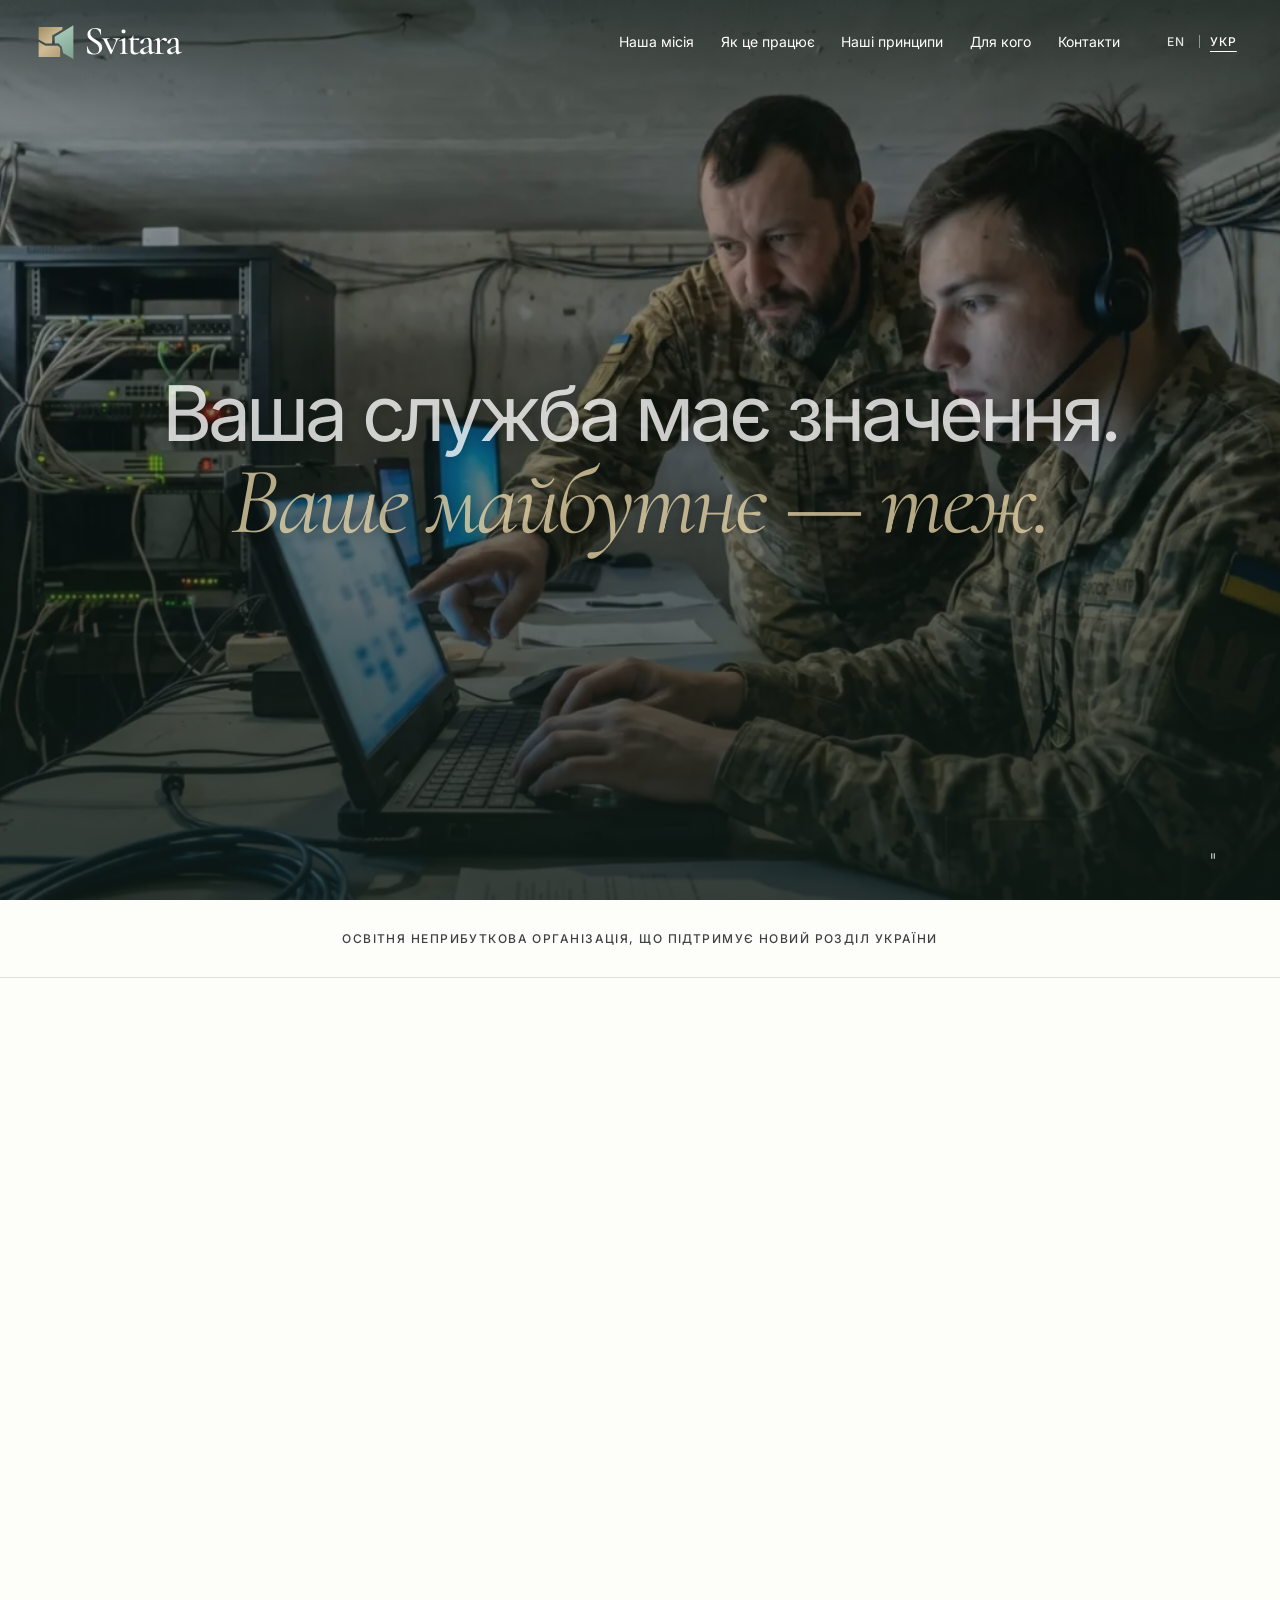
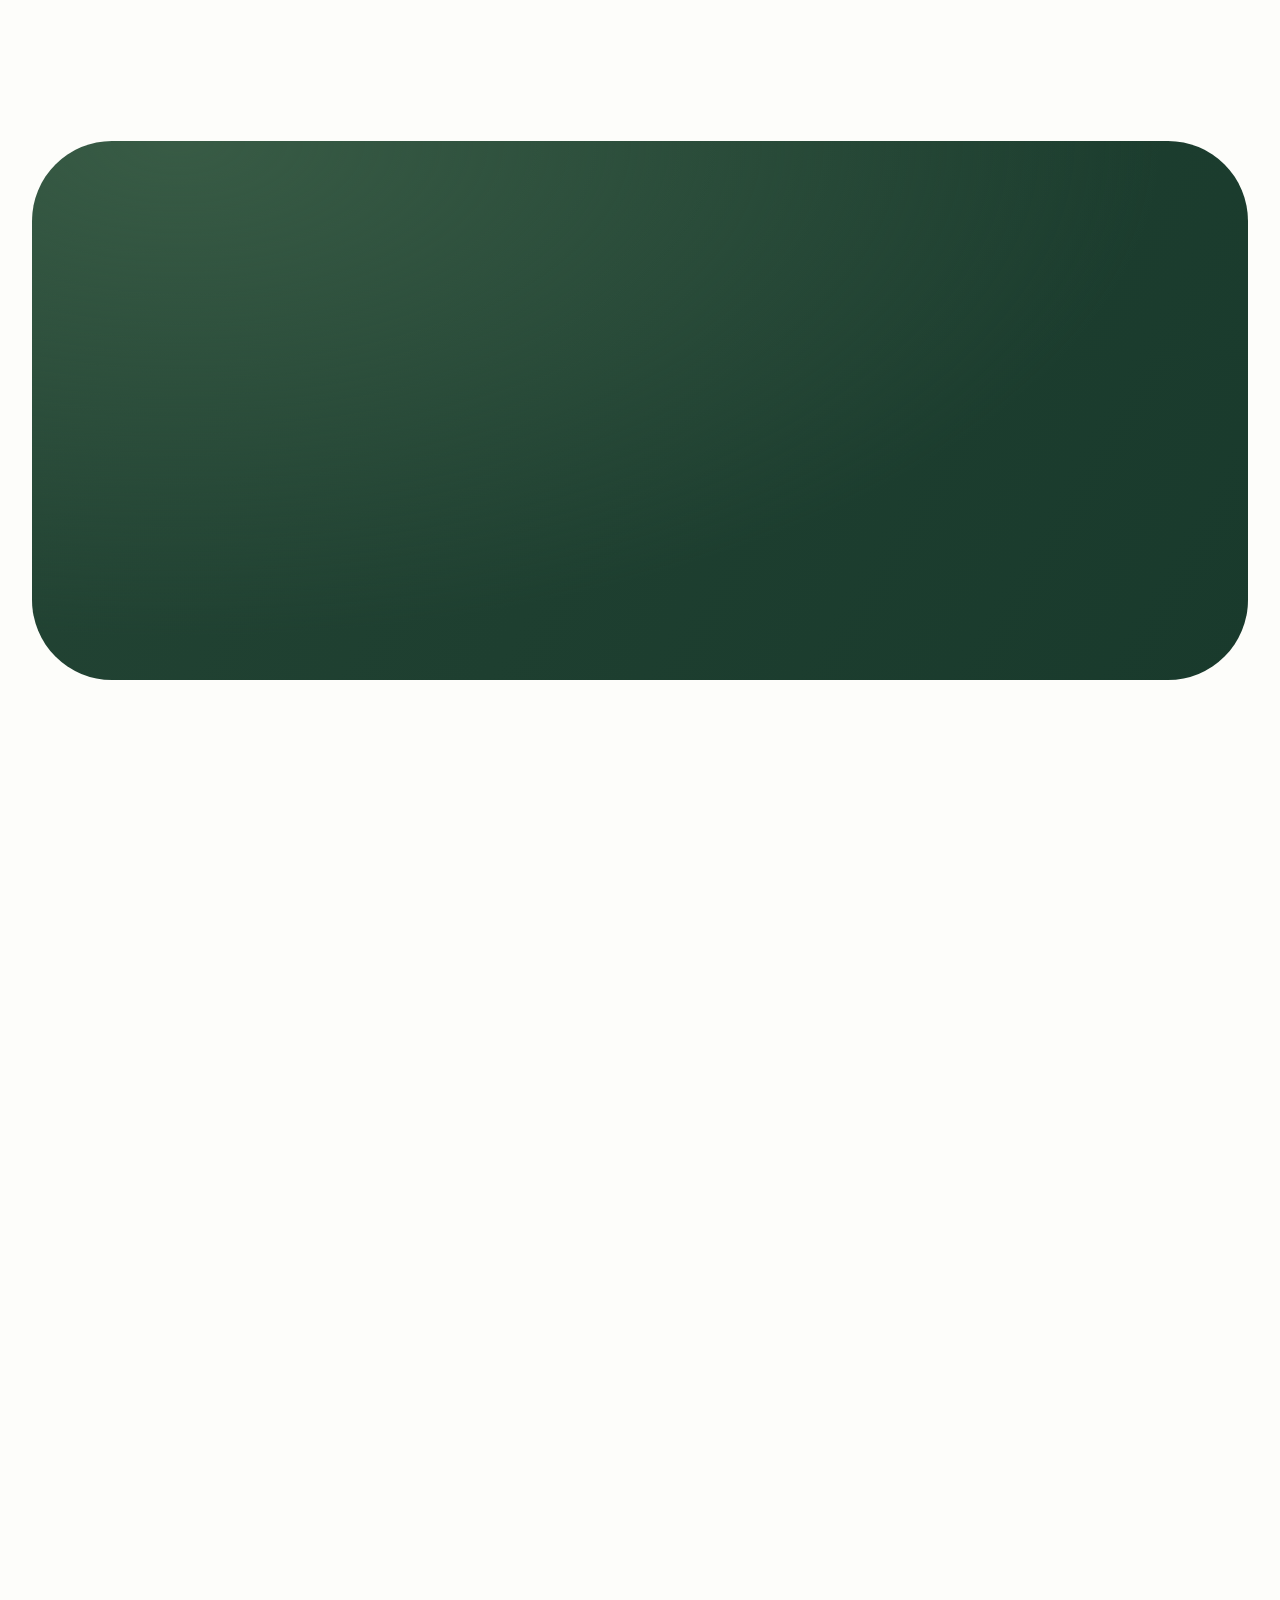
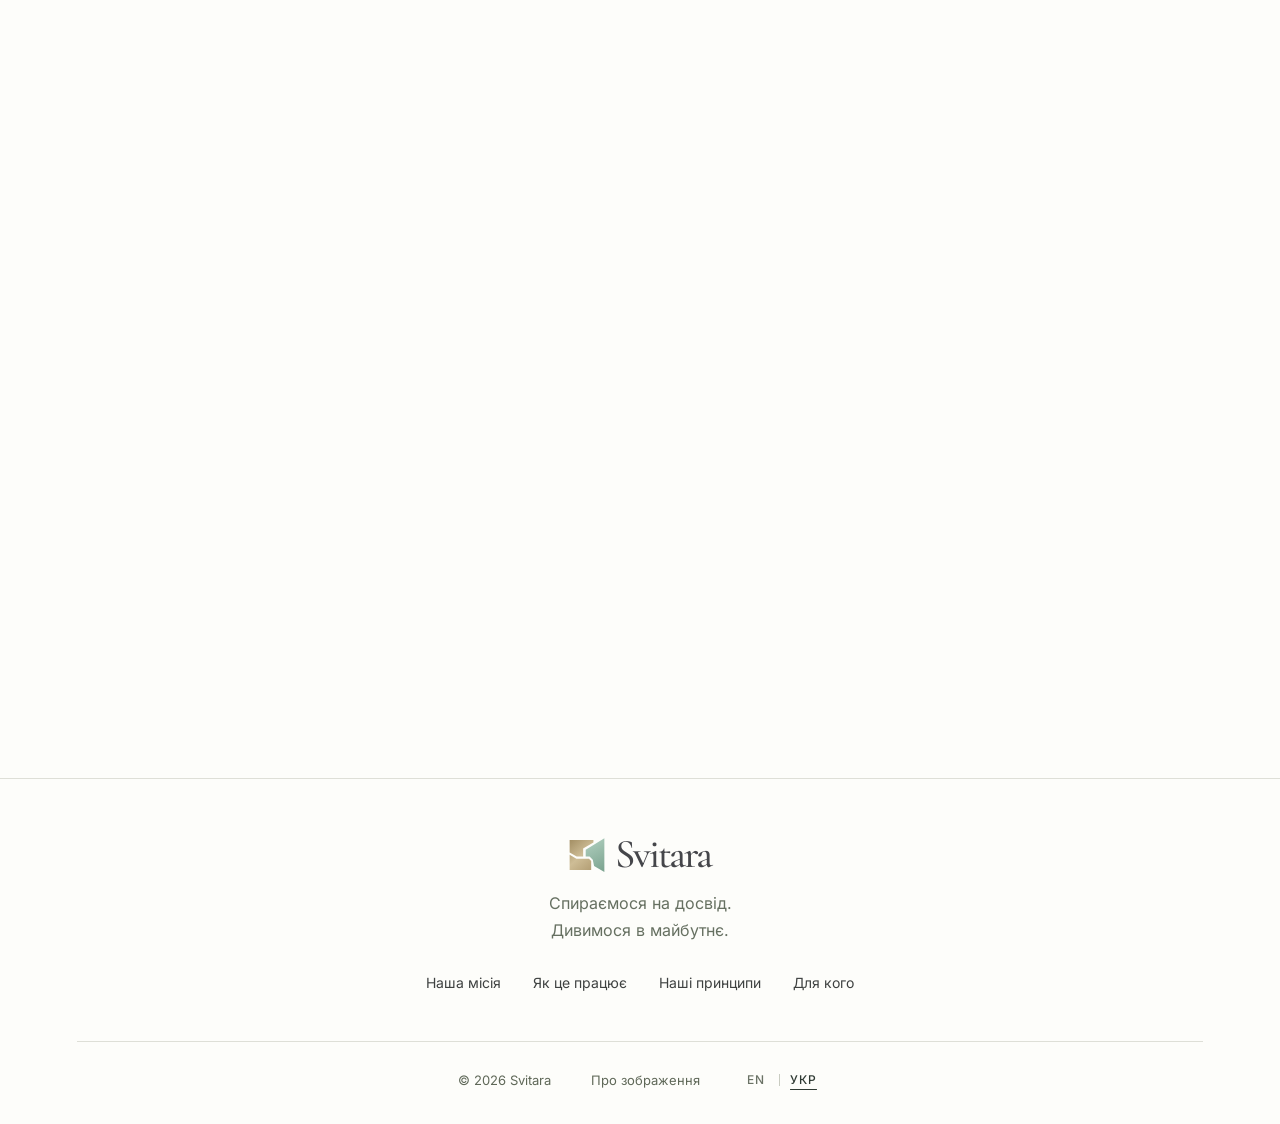
==== commit a6df6382: "Replace site with 2026-10-04 build (fixes bugs in v5) Co-Authored-By: Claude Sonnet 5.5 <noreply@ant" ====
--- a/uk/index.html
+++ b/uk/index.html
@@ -1 +1 @@
-<!DOCTYPE html><html  lang="uk"><head><meta charset="utf-8"><meta http-equiv="Content-Security-Policy" content="default-src 'self'; script-src 'self' 'sha256-aXr3e9ngNxrj6PStvi5ebKDDSCnbaRfm4BwqJL1VL1g=' 'sha256-9Dflju2gGZ2TdI95JPZ/cc1HltiOXpHr1YKLceK9ijY='; style-src 'self' 'sha256-BZgqGB9O7kjaJUNjcawEjA/yw7VzY2d4rf5Ttmofl3M=' 'sha256-de2Mj8yPY2+h8FIM3bMvuDrzHVG9mU0ND26hfcahqTI=' 'sha256-xsecmvZSSs1IecKa+p9ek8oUXhDBO/J4fAa8CWRfsos=' 'sha256-RIzE+ahT2jY35o8VJaoOObxsxnhi1CreLyVNteLLdqI=' 'sha256-wwvBYW6vogrQUe9a6bLsf0gsJqxNc/5LmyZ7QkHsrF4=' 'sha256-3FfA+D00itDKnOCeLN2t1aF4ihbRNl+tJDzroaAtvp4=' 'sha256-9PDP9JVeDXE6/wBJUKVGt86Ru8Iq8q7Lx1L1Z9BfqQw='; img-src 'self' data:; font-src 'self'; media-src 'self' blob:; connect-src 'self'; object-src 'none'; base-uri 'self'; form-action 'none'; upgrade-insecure-requests"><meta name="viewport" content="width=device-width, initial-scale=1"><title>Svitara — Ваша служба має значення. Ваше майбутнє — теж.</title><script type="importmap">{"imports":{"#entry":"/_nuxt/BX-ocAGW.js"}}</script><style>.svitara-brand[data-v-3596614c]{color:var(--brand-ink,#45464a);white-space:nowrap;align-items:center;gap:.62rem;transition:color .3s;display:inline-flex}.green-start[data-v-3596614c]{stop-color:var(--brand-green-start,#385a49)}.green-end[data-v-3596614c]{stop-color:var(--brand-green-end,#203e33)}.svitara-brand svg[data-v-3596614c]{flex:none;width:2.25rem;height:2.25rem}.svitara-brand>span[data-v-3596614c]{letter-spacing:-.055em;font:500 2.55rem/.95 Cormorant Garamond,Georgia,serif}</style><style>.error-page[data-v-1a0a7cbe]{color:#3e4140;min-height:100svh;font-family:var(--font-ui);text-align:center;background:#fdfdfa;place-content:center;justify-items:center;gap:.9rem;padding:3rem 1.5rem;display:grid}.error-brand[data-v-1a0a7cbe]{margin-bottom:2rem;text-decoration:none}.error-code[data-v-1a0a7cbe]{color:#284d3c;font:500 clamp(4rem,12vw,7rem)/1 var(--font-serif);letter-spacing:-.03em;margin:0}h1[data-v-1a0a7cbe]{letter-spacing:-.04em;margin:0;font-size:clamp(1.6rem,3vw,2.2rem);font-weight:400}.error-uk[data-v-1a0a7cbe]{color:#284d3c;font:italic 400 clamp(1.4rem,2.6vw,1.9rem)/1.2 var(--font-serif);margin:0}.error-text[data-v-1a0a7cbe]{color:#667061;max-width:28rem;margin:.4rem 0 0;line-height:1.6}.error-links[data-v-1a0a7cbe]{flex-wrap:wrap;justify-content:center;gap:.75rem 2rem;margin-top:1.25rem;display:flex}.error-links a[data-v-1a0a7cbe]{color:#284d3c;border-bottom:1px solid #a6ad9f;align-items:center;min-height:44px;font-size:.9375rem;font-weight:500;text-decoration:none;display:inline-flex}.error-links a[data-v-1a0a7cbe]:hover{color:#7d6636;border-color:#7d6636}.error-page[data-v-1a0a7cbe] :is(a):focus-visible{outline-offset:5px;border-radius:2px;outline:2px solid #8e743f}</style><style>.svitara-site[data-v-0df5c2c9]{--site-green:#284d3c;--site-ink:#3e4140;--site-muted:#667061;--site-gold-text:#7a6843;--site-hover:#7d6636;--site-line:#dedfd7;color:var(--site-ink);font-family:var(--font-ui);--section-gap:clamp(7rem, 13vw, 12rem);background:#fdfdfa;font-size:1rem}.svitara-site h2[data-v-0df5c2c9]{color:var(--site-ink);letter-spacing:-.05em;font-size:clamp(2.3rem,3.7vw,3.7rem);font-weight:400;line-height:1.13}.svitara-site h2 em[data-v-0df5c2c9]{font-family:var(--font-serif);letter-spacing:-.035em;color:var(--site-green);font-size:1.22em;font-weight:400}.svitara-site a[data-v-0df5c2c9]{color:inherit}.svitara-site[data-v-0df5c2c9] :is(a,button,summary):focus-visible{outline-offset:5px;box-shadow:none;border-radius:2px;outline:2px solid #8e743f}.svitara-site section[id][data-v-0df5c2c9]{scroll-margin-top:7rem}.reveal-ready [data-reveal].is-revealed[data-v-0df5c2c9]{transition:opacity .9s cubic-bezier(.25,.7,.3,1) var(--reveal-delay,0s),transform 1.1s cubic-bezier(.22,1,.36,1) var(--reveal-delay,0s)}.reveal-ready [data-reveal][data-v-0df5c2c9]:not(.is-revealed):not(:focus-within){opacity:0;transform:translateY(28px)}.site-skip[data-v-0df5c2c9]{z-index:30;color:#284d3c;background:#fff;padding:.8rem 1.2rem;position:fixed;top:.75rem;left:1rem;transform:translateY(-180%)}.site-skip[data-v-0df5c2c9]:focus{transform:translateY(0)}.site-header[data-v-0df5c2c9]{z-index:20;-webkit-backdrop-filter:blur(12px);backdrop-filter:blur(12px);background:#fdfdfaf5;border-bottom:1px solid #dedfd770;justify-content:space-between;align-items:center;gap:2rem;height:5.25rem;padding:0 clamp(1.25rem,3vw,3.5rem);transition:background-color .3s,border-color .3s,color .3s;display:flex;position:sticky;top:0}.site-header.is-over-hero[data-v-0df5c2c9]:not(:hover):not(:focus-within){-webkit-backdrop-filter:none;backdrop-filter:none;color:#fff;--brand-ink:#fff;--brand-green-start:#a9c9b8;--brand-green-end:#7aa28e;background-color:#0000;border-bottom-color:#0000}.site-header.is-over-hero:not(:hover):not(:focus-within) .menu-toggle[data-v-0df5c2c9]{color:#fff}.site-header.is-over-hero[data-v-0df5c2c9]:not(:hover):not(:focus-within) .language-option{color:#ffffffd9}.site-header.is-over-hero[data-v-0df5c2c9]:not(:hover):not(:focus-within) .language-option.is-current{color:#fff}.site-header.is-over-hero[data-v-0df5c2c9]:not(:hover):not(:focus-within) .language-option+.language-option:before{background:#ffffff73}.brand-link[data-v-0df5c2c9]{text-decoration:none;display:inline-flex}.desktop-nav[data-v-0df5c2c9]{align-items:center;gap:clamp(1.2rem,2.1vw,2.5rem);margin-left:auto;display:flex}.desktop-nav a[data-v-0df5c2c9]{white-space:nowrap;align-items:center;min-height:44px;font-size:.875rem;text-decoration:none;display:inline-flex}.desktop-nav a[data-v-0df5c2c9]:hover{color:var(--site-hover)}.header-actions[data-v-0df5c2c9]{align-items:center;gap:1.25rem;margin-left:.5rem;display:flex}.menu-toggle[data-v-0df5c2c9]{display:none}.mobile-nav[data-v-0df5c2c9]{border-bottom:1px solid var(--site-line);background:#fdfdfa;gap:.2rem;padding:1rem 1.5rem 1.5rem;display:grid;position:absolute;top:100%;left:0;right:0;box-shadow:0 12px 16px #284d3c0c}.mobile-nav a[data-v-0df5c2c9]{padding:.75rem 0;text-decoration:none}.purpose-strip[data-v-0df5c2c9]{border-bottom:1px solid var(--site-line);flex-wrap:wrap;justify-content:center;align-items:center;gap:1rem 2.5rem;min-height:4.875rem;padding:1rem max(4.3%,50% - 40.875rem);display:flex}.purpose-strip span[data-v-0df5c2c9]{letter-spacing:.12em;text-transform:uppercase;font-size:.75rem;font-weight:500}.section-wrap[data-v-0df5c2c9]{max-width:93.75rem;margin:0 auto;padding-left:clamp(1.25rem,6vw,6rem);padding-right:clamp(1.25rem,6vw,6rem)}.eyebrow[data-v-0df5c2c9]{color:#5f6a5a;letter-spacing:.13em;text-transform:uppercase;align-items:center;gap:.7rem;font-size:.75rem;font-weight:500;line-height:1.5;display:flex}.section-index[data-v-0df5c2c9]{color:var(--site-gold-text);letter-spacing:0}.text-link[data-v-0df5c2c9]{border-bottom:1px solid #a6ad9f;justify-content:space-between;align-items:center;gap:1.5rem;min-height:44px;padding:.4rem 0;font-size:.875rem;font-weight:500;text-decoration:none;display:inline-flex}.text-link[data-v-0df5c2c9]:hover{color:var(--site-hover);border-color:var(--site-hover)}.section-center[data-v-0df5c2c9]{text-align:center}.section-center .eyebrow[data-v-0df5c2c9]{justify-content:center}.problem[data-v-0df5c2c9]{padding-top:clamp(6rem,10vw,9rem)}.problem-head[data-v-0df5c2c9]{justify-items:center;gap:1.75rem;display:grid}.problem-head .eyebrow[data-v-0df5c2c9]{margin-bottom:1.5rem}.problem-lead[data-v-0df5c2c9]{color:#434b40;text-wrap:pretty;max-width:40rem;font-size:1.125rem;line-height:1.65}.problem-stats[data-v-0df5c2c9]{grid-template-columns:repeat(3,minmax(0,1fr));gap:clamp(2rem,5vw,5rem);max-width:62rem;margin:clamp(3.5rem,5vw,4.5rem) auto 0;padding:0;list-style:none;display:grid}.problem-stats>li[data-v-0df5c2c9]{align-content:start;justify-items:center;gap:.6rem;display:grid}.problem-value[data-v-0df5c2c9]{color:var(--site-green);font:500 clamp(2.8rem,4.2vw,4rem)/1 var(--font-serif);letter-spacing:-.02em;font-variant-numeric:lining-nums}.problem-label[data-v-0df5c2c9]{max-width:17rem;color:var(--site-muted);font-size:.9375rem;line-height:1.5}.problem-sources[data-v-0df5c2c9]{color:var(--site-muted);margin-top:2rem;font-size:.75rem;line-height:1.6}.problem-sources summary[data-v-0df5c2c9]{cursor:pointer;letter-spacing:.06em;align-items:center;gap:.45rem;min-height:32px;list-style:none;display:inline-flex}.problem-sources summary[data-v-0df5c2c9]::-webkit-details-marker{display:none}.problem-sources summary[data-v-0df5c2c9]:after{content:"+";font-size:.9rem;line-height:1}.problem-sources[open] summary[data-v-0df5c2c9]:after{content:"−"}.problem-sources summary[data-v-0df5c2c9]:hover{color:var(--site-hover)}.problem-sources ul[data-v-0df5c2c9]{justify-items:center;gap:.3rem;margin:.35rem 0 0;padding:0;list-style:none;display:grid}.problem-sources a[data-v-0df5c2c9]{text-underline-offset:3px;-webkit-text-decoration:underline #c9ccc2;text-decoration:underline #c9ccc2}.problem-sources a[data-v-0df5c2c9]:hover{color:var(--site-hover);text-decoration-color:currentColor}.mission[data-v-0df5c2c9]{padding-top:var(--section-gap)}.mission>.eyebrow[data-v-0df5c2c9]{margin-bottom:1.5rem}.mission-body[data-v-0df5c2c9]{justify-items:center;gap:clamp(2rem,3vw,2.75rem);display:grid}.mission-detail[data-v-0df5c2c9]{gap:1.25rem;max-width:40rem;display:grid}.mission-detail p[data-v-0df5c2c9]{text-wrap:pretty;color:var(--site-muted);font-size:1rem;line-height:1.75}.mission-detail>p[data-v-0df5c2c9]:first-child{color:#434b40;font-size:1.125rem;line-height:1.65}.approach[data-v-0df5c2c9]{padding-top:var(--section-gap);padding-bottom:var(--section-gap)}.approach .section-heading[data-v-0df5c2c9]{flex-direction:column;align-items:center;gap:1rem}.section-heading[data-v-0df5c2c9]{justify-content:space-between;align-items:end;gap:2rem;margin-bottom:2.5rem;display:flex}.section-heading .eyebrow[data-v-0df5c2c9]{margin-bottom:1rem}.section-heading>p[data-v-0df5c2c9]{color:var(--site-muted);padding-bottom:.3rem;font-size:.9375rem;line-height:1.7}.principles-section[data-v-0df5c2c9]{color:#e9eee3;background:radial-gradient(at 12% 0,#385b45,#0000 65%),linear-gradient(120deg,#234434,#193a2c);border-radius:80px;margin:0 2.5%}.principles-inner[data-v-0df5c2c9]{text-align:center;max-width:78rem;margin:0 auto;padding:56px 5% 48px}.principles-inner>.eyebrow[data-v-0df5c2c9]{color:#c9d3c1;justify-content:center;margin-bottom:.75rem}.principles-inner .section-index[data-v-0df5c2c9]{color:#dcc899}.principles-inner h2[data-v-0df5c2c9]{color:#fff;font-size:clamp(1.9rem,3vw,2.75rem)}.principles-inner h2 em[data-v-0df5c2c9]{color:#d9c393}.principles-inner .principles-intro[data-v-0df5c2c9]{color:#d3dbce;margin-top:.9rem;font-size:1rem;line-height:1.65}.principles[data-v-0df5c2c9]{text-align:left;grid-template-columns:repeat(4,minmax(0,1fr));margin:2.25rem 0 1.75rem;padding:0;list-style:none;display:grid}.principles>li[data-v-0df5c2c9]{grid-template-columns:auto minmax(0,1fr);align-content:start;align-items:center;gap:.65rem;padding:0 1rem;display:grid;position:relative}.principles>li[data-v-0df5c2c9]:not(:last-child):before{content:"";background:linear-gradient(90deg,#d4be8f8c,#d4be8f40);height:1px;position:absolute;top:-12px;left:1rem;right:-1rem}.principles>li[data-v-0df5c2c9]:after{content:"";background:#d4be8f;border-radius:50%;width:5px;height:5px;position:absolute;top:-14px;left:1rem}.principle-number[data-v-0df5c2c9]{color:#d9c393;font:italic 400 2.25rem/1 var(--font-serif);display:block}.principles h3[data-v-0df5c2c9]{color:#f6f8f2;letter-spacing:-.02em;margin:0;font-size:1rem;font-weight:500;line-height:1.4}.principles p[data-v-0df5c2c9]{color:#c8d4c5;grid-column:1/-1;font-size:.9375rem;line-height:1.65}.light-link[data-v-0df5c2c9]{border-color:#c9c6ac7a;color:#f2ebdc!important}.light-link[data-v-0df5c2c9]:hover{border-color:#e6d4a8;color:#e6d4a8!important}.principles-section[data-v-0df5c2c9] :is(a,button):focus-visible{outline-color:#f7e0aa}.people-section[data-v-0df5c2c9]{padding-top:var(--section-gap);padding-bottom:var(--section-gap);grid-template-columns:.95fr 1fr;align-items:center;gap:7%;display:grid}.people-photo[data-v-0df5c2c9]{border-radius:8px 130px 8px 8px;align-self:stretch;min-height:39rem;position:relative;overflow:hidden;box-shadow:0 18px 45px #284d3c12}.people-photo[data-v-0df5c2c9]:after{content:"";background:linear-gradient(#0000 55%,#172e23b3);position:absolute;inset:0}.people-photo img[data-v-0df5c2c9],.people-video[data-v-0df5c2c9] video{-o-object-fit:cover;object-fit:cover;-o-object-position:58% center;object-position:58% center;width:100%;max-width:none;height:100%;position:absolute;inset:0}.people-video[data-v-0df5c2c9]{z-index:0;opacity:0;transition:opacity .4s;position:absolute;inset:0}.people-video.is-ready[data-v-0df5c2c9]{opacity:1}.people-video[data-v-0df5c2c9] video.is-front{z-index:1}.people-caption[data-v-0df5c2c9]{z-index:1;color:#fff3d9;font:italic 400 clamp(2rem,3vw,3rem)/1.1 var(--font-serif);position:absolute;bottom:2rem;left:2rem;right:1rem}.people-motion[data-v-0df5c2c9]{z-index:2;color:#fff;cursor:pointer;opacity:.75;background:#1c302a55;border:1px solid #fff6;border-radius:50%;place-items:center;width:32px;height:32px;padding:0;transition:opacity .2s,background-color .2s;display:grid;position:absolute;top:1rem;left:1rem}.people-motion svg[data-v-0df5c2c9]{width:10px;height:10px}.people-motion[data-v-0df5c2c9]:focus-visible,.people-motion[data-v-0df5c2c9]:hover{opacity:1;background:#1c302a99}.people-motion[data-v-0df5c2c9]:focus-visible{outline-offset:3px;outline:2px solid #f7e0aa}@media (prefers-reduced-motion:reduce){.people-video[data-v-0df5c2c9]{display:none}}.people-content>.eyebrow[data-v-0df5c2c9]{margin-bottom:1.2rem}.people-content h2[data-v-0df5c2c9]{margin-bottom:2rem;font-size:clamp(2rem,3vw,3rem)}.audience-row[data-v-0df5c2c9]{border-top:1px solid var(--site-line);grid-template-columns:1.6rem 1fr;gap:1rem;padding:1.45rem 0;display:grid}.audience-row>span[data-v-0df5c2c9]{color:var(--site-gold-text);padding-top:.2rem;font-size:.8125rem}.audience-row h3[data-v-0df5c2c9]{color:#3e473e;letter-spacing:-.02em;font-size:1.0625rem;font-weight:500;line-height:1.5}.audience-row p[data-v-0df5c2c9]{color:var(--site-muted);margin-top:.5rem;font-size:.9375rem;line-height:1.8}.planned-label[data-v-0df5c2c9]{vertical-align:middle;color:#4d5649;letter-spacing:.05em;text-transform:uppercase;border:1px solid #c3c8b9;border-radius:999px;margin-left:.6rem;padding:.3rem .55rem;font-size:.75rem;font-weight:500;line-height:1;display:inline-block}.contact-section[data-v-0df5c2c9]{padding-bottom:var(--section-gap);justify-items:center;gap:2rem;display:grid}.contact-section .eyebrow[data-v-0df5c2c9]{margin-bottom:1.25rem}.contact-details[data-v-0df5c2c9]{max-width:34rem}.contact-details>p[data-v-0df5c2c9]{color:var(--site-muted);font-size:1rem;line-height:1.8}.contact-details .contact-email[data-v-0df5c2c9]{color:var(--site-green);overflow-wrap:anywhere;border-color:#b8a07480;margin-top:1.5rem;padding-bottom:.7rem;font-size:clamp(1.05rem,1.6vw,1.4rem);display:inline-flex}.contact-details .contact-topics[data-v-0df5c2c9]{margin-top:1rem;font-size:.8125rem}.site-footer[data-v-0df5c2c9]{border-top:1px solid var(--site-line);text-align:center;padding:3.5rem max(6%,50% - 40.875rem) 1.75rem}.footer-main[data-v-0df5c2c9]{justify-items:center;gap:1rem;padding-bottom:2.25rem;display:grid}.footer-main>.brand-link[data-v-0df5c2c9]{align-self:start}.footer-main>p[data-v-0df5c2c9]{color:var(--site-muted);font-size:1rem;line-height:1.7}.footer-main nav[data-v-0df5c2c9]{-moz-column-gap:2rem;flex-wrap:wrap;justify-content:center;column-gap:2rem;display:flex}.footer-main nav a[data-v-0df5c2c9]{align-items:center;min-height:44px;font-size:.875rem;text-decoration:none;display:flex}.footer-main nav a[data-v-0df5c2c9]:hover{text-decoration:underline}.footer-bottom[data-v-0df5c2c9]{border-top:1px solid var(--site-line);color:#5f6858;flex-wrap:wrap;justify-content:center;align-items:center;gap:.5rem 2.5rem;padding-top:1.4rem;font-size:.8125rem;line-height:1.7;display:flex}.media-credits[data-v-0df5c2c9]{max-width:340px}.media-credits summary[data-v-0df5c2c9]{cursor:pointer;align-items:center;gap:.4rem;min-height:32px;display:flex}.media-credits p[data-v-0df5c2c9]{padding-top:.5rem}@media (width>=1500px){.principles-section[data-v-0df5c2c9]{border-radius:260px}}@media (width>=1181px){.purpose-strip[data-v-0df5c2c9]{padding-left:max(clamp(1.25rem,6vw,6rem),50% - 40.875rem);padding-right:max(clamp(1.25rem,6vw,6rem),50% - 40.875rem)}}@media (width<=1180px){.desktop-nav[data-v-0df5c2c9]{gap:1.1rem}.header-actions[data-v-0df5c2c9]{gap:.9rem;margin-left:.5rem}.site-header[data-v-0df5c2c9]{gap:1.25rem}}@media (width<=1100px){.principles[data-v-0df5c2c9]{grid-template-columns:repeat(2,minmax(0,1fr));gap:2.25rem 0}.principles>li[data-v-0df5c2c9]:nth-child(2):before{display:none}.people-photo[data-v-0df5c2c9]{min-height:620px}}@media (width<=1040px){.desktop-nav[data-v-0df5c2c9]{display:none}.menu-toggle[data-v-0df5c2c9]{min-height:44px;color:var(--site-ink);cursor:pointer;background:0 0;border:0;align-items:center;gap:.7rem;padding:.5rem 0 .5rem .4rem;font-size:.875rem;display:flex}.menu-toggle span[data-v-0df5c2c9]{font-size:1.3rem}}@media (width<=800px){.problem[data-v-0df5c2c9]{padding-top:64px}.section-center[data-v-0df5c2c9]{text-align:left}.section-center .eyebrow[data-v-0df5c2c9]{justify-content:flex-start}.problem-head[data-v-0df5c2c9]{gap:1.5rem}.problem-head[data-v-0df5c2c9],.problem-sources ul[data-v-0df5c2c9],.problem-stats>li[data-v-0df5c2c9]{justify-items:start}.approach .section-heading[data-v-0df5c2c9]{align-items:flex-start}.svitara-site[data-v-0df5c2c9]{--section-gap:6rem}.problem-stats[data-v-0df5c2c9]{grid-template-columns:1fr;gap:1.75rem;margin-top:2.75rem}.problem-stats>li[data-v-0df5c2c9]{gap:.35rem}.problem-value[data-v-0df5c2c9]{font-size:2.6rem}.problem-sources[data-v-0df5c2c9]{margin-top:1.5rem}.mission-body[data-v-0df5c2c9]{justify-items:start;gap:1.75rem}.mission-detail[data-v-0df5c2c9]{max-width:none}.section-heading[data-v-0df5c2c9]{align-items:start}.section-heading>p[data-v-0df5c2c9]{display:none}.principles-section[data-v-0df5c2c9]{border-radius:48px}.people-section[data-v-0df5c2c9]{grid-template-columns:1fr;gap:3rem}.people-photo[data-v-0df5c2c9]{aspect-ratio:1.2;min-height:0}.contact-section[data-v-0df5c2c9]{justify-items:start;gap:1.75rem}}@media (width<=700px){.site-header[data-v-0df5c2c9]{gap:.75rem;height:72px;padding:0 5%}.header-actions[data-v-0df5c2c9]{gap:.6rem;margin-left:0}.brand-link[data-v-0df5c2c9] .svitara-brand svg{width:1.9rem;height:1.9rem}.brand-link[data-v-0df5c2c9] .svitara-brand>span{font-size:2.25rem}.purpose-strip[data-v-0df5c2c9]{text-align:center;justify-content:center;min-height:64px;padding:1rem 1.25rem}.purpose-strip span[data-v-0df5c2c9]{letter-spacing:.08em;line-height:1.5}.section-wrap[data-v-0df5c2c9]{padding-left:6%;padding-right:6%}.section-heading[data-v-0df5c2c9]{margin-bottom:1.75rem}.principles-section[data-v-0df5c2c9]{border-radius:32px;margin:0 4%}.principles-inner[data-v-0df5c2c9]{padding:40px 7% 36px}.principles[data-v-0df5c2c9]{grid-template-columns:1fr;gap:1.25rem}.principles>li[data-v-0df5c2c9]{grid-template-columns:2.25rem minmax(0,1fr);gap:.5rem 1rem;padding:0}.principles .principle-number[data-v-0df5c2c9]{grid-row:1/3;align-self:start}.principles p[data-v-0df5c2c9]{grid-column:2}.principles>li[data-v-0df5c2c9]:not(:last-child):before{background:linear-gradient(#d4be8f80,#d4be8f26);width:1px;height:auto;display:block;inset:2.75rem auto -.5rem 1rem}.principles>li[data-v-0df5c2c9]:after{display:none}.people-photo[data-v-0df5c2c9]{border-top-right-radius:85px}.people-caption[data-v-0df5c2c9]{bottom:1.5rem;left:1.5rem}.footer-main[data-v-0df5c2c9]{gap:1.5rem}.footer-main nav[data-v-0df5c2c9]{grid-template-columns:repeat(2,auto);justify-content:center;display:grid}.footer-main>p[data-v-0df5c2c9]{font-size:.9375rem}.footer-bottom[data-v-0df5c2c9]{flex-direction:column;gap:.6rem}}@media (width<=380px){.site-header[data-v-0df5c2c9]{gap:.5rem;padding:0 4%}.header-actions[data-v-0df5c2c9]{gap:.4rem}.menu-toggle[data-v-0df5c2c9]{gap:.35rem}.brand-link[data-v-0df5c2c9] .svitara-brand>span{font-size:2rem}.brand-link[data-v-0df5c2c9] .svitara-brand svg{width:1.7rem;height:1.7rem}}@media (prefers-reduced-motion:reduce){.reveal-ready [data-reveal][data-v-0df5c2c9]{transition:none;opacity:1!important;transform:none!important}}@media (prefers-contrast:more){.svitara-site[data-v-0df5c2c9]{--site-muted:#4a5246;--site-line:#a9ad9f}.eyebrow[data-v-0df5c2c9],.footer-bottom[data-v-0df5c2c9]{color:#3e4140}.principles p[data-v-0df5c2c9],.principles-inner .principles-intro[data-v-0df5c2c9]{color:#eef2ea}}@media print{.reveal-ready [data-reveal][data-v-0df5c2c9]{transition:none;opacity:1!important;transform:none!important}}</style><style>.language-switch[data-v-ff189780]{flex:none;gap:.15rem}.language-option[data-v-ff189780],.language-switch[data-v-ff189780]{align-items:center;display:inline-flex}.language-option[data-v-ff189780]{color:#6a7265;letter-spacing:.08em;justify-content:center;min-width:32px;min-height:32px;padding:0 .3rem;font-size:.75rem;font-weight:500;text-decoration:none}.language-option+.language-option[data-v-ff189780]:before{content:"";background:#c9ccc1;width:1px;height:.8rem;margin-right:.6rem}.language-option[data-v-ff189780]:hover{color:#284d3c}.language-option.is-current[data-v-ff189780]{color:#2f3a33;text-underline-offset:5px;-webkit-text-decoration:underline;text-decoration:underline;text-decoration-thickness:1px}.language-option[data-v-ff189780]:focus-visible{outline-offset:2px;outline:2px solid #8e743f}@media (prefers-contrast:more){.language-option[data-v-ff189780]{color:#3e4140}}</style><style>.hero[data-v-9d60bbc6]{color:#fff;background:#293c33;flex-direction:column;min-height:100svh;margin-top:-5.25rem;display:flex;position:relative;overflow:hidden}.hero-image[data-v-9d60bbc6],.hero-shade[data-v-9d60bbc6],.hero-video[data-v-9d60bbc6]{width:100%;max-width:none;height:100%;position:absolute;inset:0}.hero-image[data-v-9d60bbc6],.hero-video[data-v-9d60bbc6] video{-o-object-fit:cover;object-fit:cover;-o-object-position:center top;object-position:center top}.hero-video[data-v-9d60bbc6]{z-index:0;opacity:0;transition:opacity .35s}.hero-video.is-ready[data-v-9d60bbc6]{opacity:1}.hero-video[data-v-9d60bbc6] video{width:100%;max-width:none;height:100%;position:absolute;inset:0}.hero-video[data-v-9d60bbc6] .hero-scene{opacity:0}.hero-video[data-v-9d60bbc6] .hero-scene.is-leaving{z-index:1;opacity:1}.hero-video[data-v-9d60bbc6] .hero-scene.is-active{z-index:2;opacity:1;transition:opacity .7s ease-in-out}.hero-shade[data-v-9d60bbc6]{background:linear-gradient(#0a14108c,#0a141000 11rem),linear-gradient(#0f1d184d,#0f1d1880 48%,#0f1d18c7)}.hero-copy[data-v-9d60bbc6]{z-index:1;text-align:center;flex-direction:column;flex:1;justify-content:center;align-items:center;padding:8.25rem 1.5rem 7rem;display:flex;position:relative}h1[data-v-9d60bbc6]{text-shadow:0 1px 14px #08140e73;color:#fff;opacity:.78;letter-spacing:-.055em;max-width:16em;font-size:clamp(3.3rem,6vw,6.5rem);font-weight:400;line-height:1.08}h1 em[data-v-9d60bbc6]{color:#e6d4a8;font:italic 400 1.24em/.96 var(--font-serif);letter-spacing:-.03em}.hero-bottom[data-v-9d60bbc6]{z-index:2;justify-content:flex-end;align-items:end;gap:1rem;display:flex;position:absolute;bottom:2rem;left:max(4.3%,50% - 40.875rem);right:max(4.3%,50% - 40.875rem)}.motion-toggle[data-v-9d60bbc6]{color:#fff;opacity:.55;cursor:pointer;background:0 0;border:1px solid #ffffff40;border-radius:50%;place-items:center;width:32px;height:32px;padding:0;transition:opacity .2s,background-color .2s;display:grid}.motion-toggle svg[data-v-9d60bbc6]{width:10px;height:10px}.motion-toggle[data-v-9d60bbc6]:focus-visible,.motion-toggle[data-v-9d60bbc6]:hover{opacity:1;background:#1c302a99}.hero button[data-v-9d60bbc6]:focus-visible{outline-offset:5px;box-shadow:none;outline:2px solid #f7e0aa}@media (width<=700px){.hero[data-v-9d60bbc6]{margin-top:-72px}.hero-shade[data-v-9d60bbc6]{background:linear-gradient(#0a141080,#0a141000 8rem),linear-gradient(#0f1d181f,#0f1d1847 35%,#0f1d18d1 72%,#0f1d18e6)}.hero-copy[data-v-9d60bbc6]{justify-content:flex-end;padding:calc(72px + 2rem) 1.25rem 2.5rem}h1[data-v-9d60bbc6]{letter-spacing:-.05em;text-wrap:balance;font-size:clamp(2.25rem,9.2vw,3.4rem)}.hero-bottom[data-v-9d60bbc6]{inset:calc(72px + 1rem) 1rem auto auto}}@media (prefers-reduced-motion:no-preference){.hero-copy[data-v-9d60bbc6]>*{animation:1.2s cubic-bezier(.22,1,.36,1) both hero-rise-9d60bbc6}}@keyframes hero-rise-9d60bbc6{0%{opacity:0;transform:translateY(18px)}}@media (prefers-reduced-motion:reduce){.hero-video[data-v-9d60bbc6]{display:none}}@media (prefers-contrast:more){.hero-shade[data-v-9d60bbc6]{background:#0a1410c7}.motion-toggle[data-v-9d60bbc6],h1[data-v-9d60bbc6]{opacity:1}}</style><style>.pathway-tabs[data-v-f7632e67]{grid-template-columns:repeat(3,minmax(0,1fr));justify-items:center;gap:clamp(1.5rem,4vw,3.5rem);display:grid}.pathway-tab[data-v-f7632e67]{color:#fff;cursor:pointer;background:0 0;border:0;flex-direction:column;align-items:center;gap:.75rem;max-width:21.25rem;padding:0;display:flex}.pathway-media[data-v-f7632e67],.pathway-tab[data-v-f7632e67]{width:100%;position:relative}.pathway-media[data-v-f7632e67]{aspect-ratio:1;isolation:isolate;border-radius:50%;transition:box-shadow .25s;display:block;overflow:hidden;box-shadow:0 0 0 1px #b7bbaf}.pathway-media img[data-v-f7632e67],.pathway-media[data-v-f7632e67]:after{z-index:-2;-o-object-fit:cover;object-fit:cover;-o-object-position:52% center;object-position:52% center;width:100%;max-width:none;height:100%;position:absolute;inset:0}.pathway-media img[data-v-f7632e67],.pathway-video[data-v-f7632e67]{filter:grayscale(.8)brightness(.88);transition:filter .35s,transform .7s cubic-bezier(.22,1,.36,1)}.pathway-video[data-v-f7632e67]{z-index:-2;opacity:0;transition:filter .35s,opacity .4s;position:absolute;inset:0}.pathway-video.is-ready[data-v-f7632e67]{opacity:1}.pathway-video[data-v-f7632e67] video{-o-object-fit:cover;object-fit:cover;-o-object-position:52% center;object-position:52% center;width:100%;max-width:none;height:100%;position:absolute;inset:0}.pathway-video[data-v-f7632e67] video.is-front{z-index:1}.pathway-media[data-v-f7632e67]:after{z-index:-1;content:"";background:linear-gradient(#11281e24 8%,#11281e8c 56%,#11281e99)}.pathway-number[data-v-f7632e67]{color:#fff;letter-spacing:.05em;background:#183b2bd9;border:1px solid #ffffff59;border-radius:50%;place-items:center;width:2rem;height:2rem;font-size:.75rem;display:grid;position:absolute;top:18%;left:18%}.pathway-title[data-v-f7632e67]{pointer-events:none;font:italic 500 clamp(1.65rem,2.8vw,2.6rem)/1.05 var(--font-serif);letter-spacing:-.035em;text-align:center;text-shadow:0 2px 12px #08201580;place-items:center;padding:0 12%;display:grid;position:absolute;inset:0}.pathway-tab.is-selected .pathway-media[data-v-f7632e67]{box-shadow:0 0 0 5px #fdfdfa,0 0 0 8px #284d3c}.pathway-tab.is-selected .pathway-media img[data-v-f7632e67],.pathway-tab.is-selected .pathway-video[data-v-f7632e67]{filter:saturate(.92)contrast(1.03)}.pathway-tab:not(.is-selected):hover .pathway-media[data-v-f7632e67]{box-shadow:0 0 0 1px #284d3c}.pathway-tab:not(.is-selected):hover .pathway-media img[data-v-f7632e67],.pathway-tab:not(.is-selected):hover .pathway-video[data-v-f7632e67]{filter:grayscale(.35)brightness(.92)}.pathway-motion-row[data-v-f7632e67]{justify-content:flex-end;max-width:72rem;margin:1rem auto -1rem;display:flex}.pathway-motion[data-v-f7632e67]{color:#284d3c;cursor:pointer;opacity:.7;background:0 0;border:1px solid #b7bbaf;border-radius:50%;place-items:center;width:32px;height:32px;padding:0;transition:opacity .2s,background-color .2s;display:grid}.pathway-motion svg[data-v-f7632e67]{width:10px;height:10px}.pathway-motion[data-v-f7632e67]:focus-visible,.pathway-motion[data-v-f7632e67]:hover{opacity:1;background:#eef0ea}.pathway-motion[data-v-f7632e67]:focus-visible{outline-offset:3px;outline:2px solid #8e743f}.pathway-tab[data-v-f7632e67]:focus-visible{outline:none}.pathway-tab:focus-visible .pathway-media[data-v-f7632e67]{outline-offset:12px;outline:3px solid #8e743f}.pathway-panel[data-v-f7632e67]{text-align:center;border-top:1px solid #dedfd7;align-content:start;justify-items:center;gap:.75rem;max-width:46rem;min-height:150px;margin:2.25rem auto 0;padding-top:2rem;display:grid}.pathway-panel[data-v-f7632e67]:focus-visible{outline-offset:6px;outline:2px solid #8e743f}.pathway-panel h3[data-v-f7632e67]{color:#3a4139;letter-spacing:-.03em;font-size:1.25rem;font-weight:500;line-height:1.45}.pathway-panel p[data-v-f7632e67]{color:#5b6456;max-width:42rem;font-size:1rem;line-height:1.8}@media (hover:hover) and (pointer:fine){.pathway-tab:hover .pathway-media img[data-v-f7632e67]{transform:scale(1.04)}}@media (width<=800px){.pathway-panel[data-v-f7632e67]{text-align:left;justify-items:start;max-width:none}}@media (width<=700px){.pathway-tabs[data-v-f7632e67]{align-items:start;gap:.75rem}.pathway-tab[data-v-f7632e67]{color:#2f3a33;gap:.6rem}.pathway-number[data-v-f7632e67]{display:none}.pathway-title[data-v-f7632e67]{font:500 .875rem/1.3 var(--font-ui);letter-spacing:-.01em;text-shadow:none;padding:0;position:static}.pathway-tab.is-selected .pathway-media[data-v-f7632e67]{box-shadow:0 0 0 3px #fdfdfa,0 0 0 6px #284d3c}.pathway-tab.is-selected .pathway-title[data-v-f7632e67]{color:#284d3c;text-underline-offset:5px;-webkit-text-decoration:underline;text-decoration:underline;text-decoration-thickness:1px}.pathway-tab:focus-visible .pathway-media[data-v-f7632e67]{outline-offset:8px}.pathway-panel[data-v-f7632e67]{min-height:0;margin-top:1.5rem;padding-top:1.5rem}}@media (prefers-reduced-motion:reduce){.pathway-media[data-v-f7632e67],.pathway-media img[data-v-f7632e67]{transition:none}.pathway-tab:hover .pathway-media img[data-v-f7632e67]{transform:none}}@media (prefers-contrast:more){.pathway-media[data-v-f7632e67]{box-shadow:0 0 0 1px #3e4140}.pathway-panel p[data-v-f7632e67]{color:#3e4140}}</style><link rel="stylesheet" href="/_nuxt/entry.DmG78vzu.css" crossorigin><link rel="stylesheet" href="/_nuxt/SvitaraHome.DOSxohr8.css" crossorigin><link rel="preload" as="font" type="font/woff2" href="/fonts/inter-cyrillic-400-normal.woff2" crossorigin><link rel="preload" as="font" type="font/woff2" href="/fonts/cormorant-garamond-cyrillic-400-italic.woff2" crossorigin><link rel="preload" as="fetch" crossorigin="anonymous" href="/uk/_payload.json?_b=7eb2af0c-2c42-4be1-8959-f23ce3f30750"><link rel="modulepreload" as="script" crossorigin href="/_nuxt/BX-ocAGW.js"><link rel="modulepreload" as="script" crossorigin href="/_nuxt/CcTeYzVg.js"><link rel="modulepreload" as="script" crossorigin href="/_nuxt/DhfVn9Av.js"><script type="module" src="/_nuxt/BX-ocAGW.js" crossorigin></script><meta name="theme-color" content="#fdfdfa"><link rel="icon" type="image/svg+xml" href="/website/favicon.svg"><link rel="apple-touch-icon" href="/website/apple-touch-icon.png"><link rel="canonical" href="https://svitara.org/uk/"><link rel="alternate" type="text/html" hreflang="en" href="https://svitara.org/"><link rel="alternate" type="text/html" hreflang="uk" href="https://svitara.org/uk/"><link rel="alternate" type="text/html" hreflang="x-default" href="https://svitara.org/"><script type="application/ld+json">{"@context":"https://schema.org","@type":"Organization","name":"Svitara","url":"https://svitara.org/","logo":"https://svitara.org/website/svitara-logo-512.png","email":"info@svitara.org","description":"Svitara is an educational nonprofit helping Ukrainian veterans and war-affected workers build on existing skills through assessment, focused learning and a path toward civilian professional qualification."}</script><meta property="og:locale:alternate" content="en_US"><meta name="description" content="Svitara — освітня неприбуткова організація, яка допомагає українським ветеранам і ветеранкам та працівникам, яких торкнулася війна, розвивати наявні навички через оцінювання, цільове навчання та шлях до цивільної професійної кваліфікації."><meta property="og:type" content="website"><meta property="og:site_name" content="Svitara"><meta property="og:title" content="Svitara — Ваша служба має значення. Ваше майбутнє — теж."><meta property="og:description" content="Svitara — освітня неприбуткова організація, яка допомагає українським ветеранам і ветеранкам та працівникам, яких торкнулася війна, розвивати наявні навички через оцінювання, цільове навчання та шлях до цивільної професійної кваліфікації."><meta property="og:url" content="https://svitara.org/uk/"><meta property="og:locale" content="uk_UA"><meta property="og:image" content="https://svitara.org/website/og-image.jpg"><meta property="og:image:width" content="1200"><meta property="og:image:height" content="630"><meta property="og:image:alt" content="Двоє українських військових разом працюють за ноутбуком у кімнаті зв’язку; логотип Svitara."><meta name="twitter:card" content="summary_large_image"><meta name="twitter:title" content="Svitara — Ваша служба має значення. Ваше майбутнє — теж."><meta name="twitter:description" content="Svitara — освітня неприбуткова організація, яка допомагає українським ветеранам і ветеранкам та працівникам, яких торкнулася війна, розвивати наявні навички через оцінювання, цільове навчання та шлях до цивільної професійної кваліфікації."><meta name="twitter:image" content="https://svitara.org/website/og-image.jpg"><meta name="twitter:image:alt" content="Двоє українських військових разом працюють за ноутбуком у кімнаті зв’язку; логотип Svitara."><noscript><style>.site-header.is-over-hero{background-color:#fdfdfaf5!important;border-bottom-color:#dedfd770!important;color:#3e4140!important;--brand-ink:#45464a!important;--brand-green-start:#385A49!important;--brand-green-end:#203E33!important}.site-header.is-over-hero .menu-toggle{color:#3e4140!important}.site-header.is-over-hero .language-option{color:#6a7265!important}.site-header.is-over-hero .language-option.is-current{color:#2f3a33!important}.site-header.is-over-hero .language-option+.language-option::before{background:#c9ccc1!important}</style></noscript></head><body><div id="__nuxt"><div><div></div><div class="svitara-site" data-v-0df5c2c9><a class="site-skip" href="#main-content" data-v-0df5c2c9>Перейти до основного вмісту</a><header class="is-over-hero site-header" data-v-0df5c2c9><a aria-current="page" href="/uk/" class="router-link-active router-link-exact-active brand-link" aria-label="Svitara — головна сторінка" data-v-0df5c2c9><span class="svitara-brand" data-v-0df5c2c9 data-v-3596614c><svg viewBox="0 0 112 108" fill="none" aria-hidden="true" data-v-3596614c><defs data-v-3596614c><linearGradient id="v-0-gold" x1="0" y1="0" x2="92" y2="105" gradientUnits="userSpaceOnUse" data-v-3596614c><stop stop-color="#9E895E" data-v-3596614c></stop><stop offset=".48" stop-color="#CEBD96" data-v-3596614c></stop><stop offset="1" stop-color="#AA9469" data-v-3596614c></stop></linearGradient><linearGradient id="v-0-green" x1="62" y1="20" x2="111" y2="106" gradientUnits="userSpaceOnUse" data-v-3596614c><stop class="green-start" stop-color="#385A49" data-v-3596614c></stop><stop class="green-end" offset="1" stop-color="#203E33" data-v-3596614c></stop></linearGradient></defs><path d="M2 7H76V15L44 34V59H24L2 46V7Z" fill="url(#v-0-gold)" data-v-3596614c></path><path d="M2 53L23 66H62L69 73V101H2V53Z" fill="url(#v-0-gold)" data-v-3596614c></path><path d="M52 38L110 2V107L78 88L74 69L64 59H52V38Z" fill="url(#v-0-green)" data-v-3596614c></path></svg><span data-v-3596614c>Svitara</span></span></a><nav class="desktop-nav" aria-label="Основна навігація" data-v-0df5c2c9><!--[--><a href="#our-mission" data-v-0df5c2c9>Наша місія</a><a href="#how-it-works" data-v-0df5c2c9>Як це працює</a><a href="#our-principles" data-v-0df5c2c9>Наші принципи</a><a href="#who-its-for" data-v-0df5c2c9>Для кого</a><!--]--><a href="#contact-us" data-v-0df5c2c9>Контакти</a></nav><div class="header-actions" data-v-0df5c2c9><div class="language-switch" role="group" aria-label="Мова" data-v-0df5c2c9 data-v-ff189780><!--[--><a class="language-option" href="/" lang="en" hreflang="en" aria-label="English" data-v-ff189780>EN</a><a class="is-current language-option" href="/uk/" lang="uk" hreflang="uk" aria-label="Українська" aria-current="page" data-v-ff189780>УКР</a><!--]--></div><button type="button" class="menu-toggle" aria-expanded="false" aria-controls="mobile-navigation" data-v-0df5c2c9>Меню <span aria-hidden="true" data-v-0df5c2c9>+</span></button></div><!----></header><main id="main-content" data-v-0df5c2c9><section class="hero" aria-labelledby="hero-title" data-v-0df5c2c9 data-v-9d60bbc6><picture data-v-9d60bbc6><source media="(max-width: 700px) and (orientation: portrait)" srcset="/website/veterans-hero-portrait.webp?v=20" data-v-9d60bbc6><img class="hero-image" src="/website/veterans-hero-1920.webp?v=20" srcset="/website/veterans-hero-1280.webp?v=20 1280w, /website/veterans-hero-1920.webp?v=20 1920w" sizes="100vw" alt="" fetchpriority="high" width="1920" height="1072" data-v-9d60bbc6></picture><!----><div class="hero-shade" data-v-9d60bbc6></div><div class="hero-copy" data-v-9d60bbc6><h1 id="hero-title" data-v-9d60bbc6>Ваша служба має значення.<br data-v-9d60bbc6><em data-v-9d60bbc6>Ваше майбутнє — теж.</em></h1></div><div class="hero-bottom" data-v-9d60bbc6><!----></div></section><div class="purpose-strip" data-v-0df5c2c9><span data-v-0df5c2c9>Освітня неприбуткова організація, що підтримує новий розділ України</span></div><section id="why-it-matters" class="problem section-wrap section-center" aria-labelledby="problem-title" data-v-0df5c2c9><div class="problem-head" data-v-0df5c2c9><div data-v-0df5c2c9><p class="eyebrow" data-reveal data-v-0df5c2c9><span class="section-index" data-v-0df5c2c9>01</span> Чому це важливо</p><h2 id="problem-title" data-reveal data-v-0df5c2c9>Навички<br data-v-0df5c2c9><em data-v-0df5c2c9>без документа.</em></h2></div><p class="problem-lead" data-reveal data-v-0df5c2c9>Служба вчить справжньої роботи: ремонтувати важку техніку, обслуговувати дрони, організовувати логістику, надавати домедичну допомогу. Але ці навички рідко підтверджені документом, який визнає цивільний роботодавець. На цю прогалину вказує й Мінветеранів.</p></div><ul class="problem-stats" role="list" data-v-0df5c2c9><!--[--><li data-reveal data-v-0df5c2c9><p class="problem-value" data-v-0df5c2c9>1,5 млн+</p><p class="problem-label" data-v-0df5c2c9>ветеранів і ветеранок в Україні</p></li><li data-reveal data-v-0df5c2c9><p class="problem-value" data-v-0df5c2c9>770 000+</p><p class="problem-label" data-v-0df5c2c9>отримали статус УБД з 2022 року</p></li><li data-reveal data-v-0df5c2c9><p class="problem-value" data-v-0df5c2c9>~98 000</p><p class="problem-label" data-v-0df5c2c9>мають тяжку інвалідність внаслідок війни</p></li><!--]--></ul><details class="problem-sources" data-reveal data-v-0df5c2c9><summary data-v-0df5c2c9>Джерела</summary><ul role="list" data-v-0df5c2c9><!--[--><li data-v-0df5c2c9><a href="https://www.rbc.ua/rus/news/veteraniv-ukrayini-stae-bilshe-k-zminitsya-1764664391.html" target="_blank" rel="noopener" data-v-0df5c2c9>Ветерани: Мінветеранів, грудень 2025<span class="visually-hidden" data-v-0df5c2c9>(відкривається в новій вкладці)</span></a></li><li data-v-0df5c2c9><a href="https://tsn.ua/ukrayina/skilky-naspravdi-v-ukrayini-uchasnykiv-boyovykh-diy-tsyfry-vrazaiut-2929304.html" target="_blank" rel="noopener" data-v-0df5c2c9>Статус УБД: Єдиний державний реєстр ветеранів війни, за даними ТСН, вересень 2025<span class="visually-hidden" data-v-0df5c2c9>(відкривається в новій вкладці)</span></a></li><li data-v-0df5c2c9><a href="https://www.ukrinform.ua/rubric-society/4160973-v-ukraini-narazi-majze-100-tisac-veteraniv-z-invalidnistu-i-i-ii-grup.html" target="_blank" rel="noopener" data-v-0df5c2c9>Інвалідність (I–II група): Мінветеранів, вересень 2026<span class="visually-hidden" data-v-0df5c2c9>(відкривається в новій вкладці)</span></a></li><li data-v-0df5c2c9><a href="https://mva.gov.ua/prescenter/category/86-novini/v-ukraini-konvertuvatimut-viyskovi-kvalifikatsii-u-tsivilni--i-navpaki" target="_blank" rel="noopener" data-v-0df5c2c9>Визнання досвіду: Мінветеранів, квітень 2025<span class="visually-hidden" data-v-0df5c2c9>(відкривається в новій вкладці)</span></a></li><!--]--></ul></details></section><section id="our-mission" class="mission section-wrap section-center" aria-labelledby="mission-title" data-v-0df5c2c9><p class="eyebrow" data-reveal data-v-0df5c2c9><span class="section-index" data-v-0df5c2c9>02</span> Наша освітня місія</p><div class="mission-body" data-v-0df5c2c9><h2 id="mission-title" data-reveal data-v-0df5c2c9>Освіта для<br data-v-0df5c2c9><em data-v-0df5c2c9>вашого нового розділу.</em></h2><div class="mission-detail" data-v-0df5c2c9><p data-reveal data-v-0df5c2c9>Вам не потрібно починати з нуля. Навички, здобуті на військовій службі, у роботі та через потреби воєнного часу, — це основа для подальшого навчання.</p><p data-reveal data-v-0df5c2c9>Svitara допомагає українським ветеранам і ветеранкам та іншим працівникам, яких торкнулася війна, зробити ці навички видимими, визначити, чого ще потрібно навчитися, і прокласти шлях до професійної кваліфікації через кваліфікаційні центри України.</p></div></div></section><section id="how-it-works" class="approach section-wrap section-center" aria-labelledby="approach-title" data-v-0df5c2c9><div class="section-heading" data-v-0df5c2c9><div data-v-0df5c2c9><p class="eyebrow" data-reveal data-v-0df5c2c9><span class="section-index" data-v-0df5c2c9>03</span> Як це працює</p><h2 id="approach-title" data-reveal data-v-0df5c2c9>Досвід, який <em data-v-0df5c2c9>має вагу.</em></h2></div><p data-reveal data-v-0df5c2c9>Кожен шлях — різний.<br data-v-0df5c2c9>Ось із чого може початися ваш.</p></div><div class="pathway" data-reveal data-v-0df5c2c9 data-v-f7632e67><div class="pathway-tabs" role="tablist" aria-label="Етапи на шляху до кваліфікації" data-v-f7632e67><!--[--><button id="v-1-tab-0" type="button" role="tab" class="is-selected pathway-tab" aria-selected="true" aria-controls="v-1-panel" tabindex="0" data-v-f7632e67><span class="pathway-media" data-v-f7632e67><img src="/website/service-experience-720.webp?v=20" srcset="/website/service-experience-400.webp?v=20 400w, /website/service-experience-720.webp?v=20 720w" sizes="(max-width: 700px) 30vw, (max-width: 1500px) 24vw, 460px" alt="" loading="lazy" width="720" height="720" data-v-f7632e67><!----><span class="pathway-number" aria-hidden="true" data-v-f7632e67>01</span></span><span class="pathway-title" data-v-f7632e67>Ваш досвід</span></button><button id="v-1-tab-1" type="button" role="tab" class="pathway-tab" aria-selected="false" aria-controls="v-1-panel" tabindex="-1" data-v-f7632e67><span class="pathway-media" data-v-f7632e67><img src="/website/practical-learning-720.webp?v=20" srcset="/website/practical-learning-400.webp?v=20 400w, /website/practical-learning-720.webp?v=20 720w" sizes="(max-width: 700px) 30vw, (max-width: 1500px) 24vw, 460px" alt="" loading="lazy" width="720" height="720" data-v-f7632e67><!----><span class="pathway-number" aria-hidden="true" data-v-f7632e67>02</span></span><span class="pathway-title" data-v-f7632e67>Ваше навчання</span></button><button id="v-1-tab-2" type="button" role="tab" class="pathway-tab" aria-selected="false" aria-controls="v-1-panel" tabindex="-1" data-v-f7632e67><span class="pathway-media" data-v-f7632e67><img src="/website/civilian-next-step-720.webp?v=20" srcset="/website/civilian-next-step-400.webp?v=20 400w, /website/civilian-next-step-720.webp?v=20 720w" sizes="(max-width: 700px) 30vw, (max-width: 1500px) 24vw, 460px" alt="" loading="lazy" width="720" height="720" data-v-f7632e67><!----><span class="pathway-number" aria-hidden="true" data-v-f7632e67>03</span></span><span class="pathway-title" data-v-f7632e67>Ваш наступний крок</span></button><!--]--></div><!----><div id="v-1-panel" class="pathway-panel" role="tabpanel" aria-labelledby="v-1-tab-0" tabindex="0" data-v-f7632e67><h3 data-v-f7632e67>Почніть із того, чого вас навчила служба.</h3><p data-v-f7632e67>Технічна робота, логістика, лідерство та щоденне розв’язання проблем формують вагомі навички. Кваліфікаційний центр оцінює те, що ви вже вмієте, на відповідність професійному стандарту.</p></div></div></section><section id="our-principles" class="principles-section" aria-labelledby="principles-title" data-v-0df5c2c9><div class="principles-inner" data-v-0df5c2c9><p class="eyebrow" data-reveal data-v-0df5c2c9><span class="section-index" data-v-0df5c2c9>04</span> Наші принципи</p><h2 id="principles-title" data-reveal data-v-0df5c2c9>Навчання з <em data-v-0df5c2c9>чіткою метою.</em></h2><p class="principles-intro" data-reveal data-v-0df5c2c9>Шлях, який ми будуємо, тримається на чотирьох зобов’язаннях.</p><ul class="principles" role="list" data-v-0df5c2c9><!--[--><li data-reveal data-v-0df5c2c9><span class="principle-number" aria-hidden="true" data-v-0df5c2c9>01</span><h3 data-v-0df5c2c9>Рішення ухвалюють кваліфікаційні центри</h3><p data-v-0df5c2c9>Рішення за результатами оцінювання залишаються за кваліфікаційними центрами та їхніми екзаменаційними комісіями. Svitara поєднує докази й освітній шлях.</p></li><li data-reveal data-v-0df5c2c9><span class="principle-number" aria-hidden="true" data-v-0df5c2c9>02</span><h3 data-v-0df5c2c9>Задумано безоплатним для працівників</h3><p data-v-0df5c2c9>Ми будуємо шлях, задуманий так, щоб оцінювання та цільове навчання були безоплатними для працівника.</p></li><li data-reveal data-v-0df5c2c9><span class="principle-number" aria-hidden="true" data-v-0df5c2c9>03</span><h3 data-v-0df5c2c9>На основі професійних стандартів</h3><p data-v-0df5c2c9>Навчання ґрунтується на тому самому професійному стандарті, за яким проводять оцінювання.</p></li><li data-reveal data-v-0df5c2c9><span class="principle-number" aria-hidden="true" data-v-0df5c2c9>04</span><h3 data-v-0df5c2c9>Доступність від самого початку</h3><p data-v-0df5c2c9>Доступні навчання й оцінювання — центральна частина нашої моделі, зокрема для людей з інвалідністю внаслідок війни.</p></li><!--]--></ul><a class="text-link light-link" href="#contact-us" data-reveal data-v-0df5c2c9>Стати партнером Svitara</a></div></section><section id="who-its-for" class="people-section section-wrap" aria-labelledby="people-title" data-v-0df5c2c9><div class="people-photo" data-reveal data-v-0df5c2c9><img src="/website/ukrainian-veteran-learning-1200.webp?v=20" srcset="/website/ukrainian-veteran-learning-600.webp?v=20 600w, /website/ukrainian-veteran-learning-1200.webp?v=20 1200w" sizes="(max-width: 800px) 88vw, 42vw" alt="Старший ветеран, український військовий і молодший цивільний працівник разом ідуть засніженим міським бульваром і розмовляють" loading="lazy" width="1240" height="1416" data-v-0df5c2c9><!----><span class="people-caption" data-v-0df5c2c9>Попереду ще багато.</span><!----></div><div class="people-content" data-v-0df5c2c9><p class="eyebrow" data-reveal data-v-0df5c2c9><span class="section-index" data-v-0df5c2c9>05</span> Для кого</p><h2 id="people-title" data-reveal data-v-0df5c2c9>Новий розділ<br data-v-0df5c2c9><em data-v-0df5c2c9>починається з вас.</em></h2><!--[--><div class="audience-row" data-reveal data-v-0df5c2c9><span aria-hidden="true" data-v-0df5c2c9>01</span><div data-v-0df5c2c9><h3 data-v-0df5c2c9>Українські військові, ветерани та ветеранки <!----></h3><p data-v-0df5c2c9>Для чинних військовослужбовців, ветеранів і ветеранок, зокрема з інвалідністю внаслідок війни, які хочуть, щоб навички, здобуті на службі, визнали в цивільній професії. Навчання та оцінювання відбуваються онлайн, у власному темпі.</p></div></div><div class="audience-row" data-reveal data-v-0df5c2c9><span aria-hidden="true" data-v-0df5c2c9>02</span><div data-v-0df5c2c9><h3 data-v-0df5c2c9>Інші працівники, яких торкнулася війна <!----></h3><p data-v-0df5c2c9>Для людей, чию роботу чи навчання перервала війна і які хочуть здобути визнану кваліфікацію з професії, якої можна навчитися онлайн.</p></div></div><div class="audience-row" data-reveal data-v-0df5c2c9><span aria-hidden="true" data-v-0df5c2c9>03</span><div data-v-0df5c2c9><h3 data-v-0df5c2c9>Організації-партнери <!----></h3><p data-v-0df5c2c9>Ветеранські організації, реабілітаційні центри та донори, які хочуть допомогти більшій кількості людей здобути визнану кваліфікацію.</p></div></div><div class="audience-row" data-reveal data-v-0df5c2c9><span aria-hidden="true" data-v-0df5c2c9>04</span><div data-v-0df5c2c9><h3 data-v-0df5c2c9>Роботодавці <span class="planned-label" data-v-0df5c2c9>Наступний етап</span></h3><p data-v-0df5c2c9>У довгостроковій перспективі ми прагнемо поєднати роботодавців із підтвердженими навичками. Доступ для роботодавців заплановано на одному з наступних етапів.</p></div></div><!--]--></div></section><section id="contact-us" class="contact-section section-wrap section-center" aria-labelledby="contact-title" data-v-0df5c2c9><div data-v-0df5c2c9><p class="eyebrow" data-reveal data-v-0df5c2c9><span class="section-index" data-v-0df5c2c9>06</span> Контакти</p><h2 id="contact-title" data-reveal data-v-0df5c2c9>Почнімо<br data-v-0df5c2c9><em data-v-0df5c2c9>розмову.</em></h2></div><div class="contact-details" data-reveal data-v-0df5c2c9><p data-v-0df5c2c9>Маєте запитання про Svitara чи ідею для співпраці? Будемо раді вашому листу.</p><a class="text-link contact-email" href="mailto:info@svitara.org" data-v-0df5c2c9>info@svitara.org</a><p class="contact-topics" data-v-0df5c2c9>Загальні запитання · Освіта та партнерство</p></div></section></main><footer class="site-footer" data-v-0df5c2c9><div class="footer-main" data-v-0df5c2c9><a aria-current="page" href="/uk/" class="router-link-active router-link-exact-active brand-link" aria-label="Svitara — головна сторінка" data-v-0df5c2c9><span class="svitara-brand" data-v-0df5c2c9 data-v-3596614c><svg viewBox="0 0 112 108" fill="none" aria-hidden="true" data-v-3596614c><defs data-v-3596614c><linearGradient id="v-2-gold" x1="0" y1="0" x2="92" y2="105" gradientUnits="userSpaceOnUse" data-v-3596614c><stop stop-color="#9E895E" data-v-3596614c></stop><stop offset=".48" stop-color="#CEBD96" data-v-3596614c></stop><stop offset="1" stop-color="#AA9469" data-v-3596614c></stop></linearGradient><linearGradient id="v-2-green" x1="62" y1="20" x2="111" y2="106" gradientUnits="userSpaceOnUse" data-v-3596614c><stop class="green-start" stop-color="#385A49" data-v-3596614c></stop><stop class="green-end" offset="1" stop-color="#203E33" data-v-3596614c></stop></linearGradient></defs><path d="M2 7H76V15L44 34V59H24L2 46V7Z" fill="url(#v-2-gold)" data-v-3596614c></path><path d="M2 53L23 66H62L69 73V101H2V53Z" fill="url(#v-2-gold)" data-v-3596614c></path><path d="M52 38L110 2V107L78 88L74 69L64 59H52V38Z" fill="url(#v-2-green)" data-v-3596614c></path></svg><span data-v-3596614c>Svitara</span></span></a><p data-v-0df5c2c9>Спираємося на досвід.<br data-v-0df5c2c9>Дивимося в майбутнє.</p><nav aria-label="Навігація внизу сторінки" data-v-0df5c2c9><!--[--><a href="#our-mission" data-v-0df5c2c9>Наша місія</a><a href="#how-it-works" data-v-0df5c2c9>Як це працює</a><a href="#our-principles" data-v-0df5c2c9>Наші принципи</a><a href="#who-its-for" data-v-0df5c2c9>Для кого</a><!--]--></nav></div><div class="footer-bottom" data-v-0df5c2c9><span data-v-0df5c2c9>© 2026 Svitara</span><details class="media-credits" data-v-0df5c2c9><summary data-v-0df5c2c9>Про зображення</summary><p data-v-0df5c2c9>Зображення та відео — ілюстрації, створені штучним інтелектом у Higgsfield. Вони показують уявні сцени, а не реальних учасників Svitara.</p></details><div class="language-switch" role="group" aria-label="Мова" data-v-0df5c2c9 data-v-ff189780><!--[--><a class="language-option" href="/" lang="en" hreflang="en" aria-label="English" data-v-ff189780>EN</a><a class="is-current language-option" href="/uk/" lang="uk" hreflang="uk" aria-label="Українська" aria-current="page" data-v-ff189780>УКР</a><!--]--></div></div></footer></div></div></div><div id="teleports"></div><script>window.__NUXT__={};window.__NUXT__.config={public:{siteUrl:"https://svitara.org"},app:{baseURL:"/",buildId:"7eb2af0c-2c42-4be1-8959-f23ce3f30750",buildAssetsDir:"/_nuxt/",cdnURL:""}}</script><script type="application/json" data-nuxt-data="nuxt-app" data-ssr="true" id="__NUXT_DATA__" data-src="/uk/_payload.json?_b=7eb2af0c-2c42-4be1-8959-f23ce3f30750">[{"state":1,"once":4,"_errors":5,"serverRendered":7,"path":8,"prerenderedAt":9},["Reactive",2],{"$smotion-paused":3},false,["Set"],["ShallowReactive",6],{},true,"\u002Fuk",1790445031655]</script></body></html>+<!DOCTYPE html><html  lang="uk"><head><meta charset="utf-8"><meta http-equiv="Content-Security-Policy" content="default-src 'self'; script-src 'self' 'sha256-VlZl3muy3adk8agBpp4SFvWrXLCEbgrve4aflmU/u1I=' 'sha256-pIhvPJyOnNd3pIbtKkoFa7lh/qWv2hi28EfiWvZNve8='; style-src 'self' 'sha256-BZgqGB9O7kjaJUNjcawEjA/yw7VzY2d4rf5Ttmofl3M=' 'sha256-de2Mj8yPY2+h8FIM3bMvuDrzHVG9mU0ND26hfcahqTI=' 'sha256-t6jzQi09NlaodCCqnOZ/L7RLNTUQh8wbuC53D7EDFbk=' 'sha256-RIzE+ahT2jY35o8VJaoOObxsxnhi1CreLyVNteLLdqI=' 'sha256-PvZREE1t6TsMC1me8gD+Pg+N9Z8i2/HKzo0kA1duttQ=' 'sha256-vgmswwYhq5w1BLp1Xzj8WScAOBsboRjeiuNC6nSC/lk=' 'sha256-Hu9QRUPUJ1QVIAzEi6rk1xIWfp5DfGum1H/ahA8qRRY='; img-src 'self' data:; font-src 'self'; media-src 'self' blob:; connect-src 'self'; object-src 'none'; base-uri 'self'; form-action 'none'; upgrade-insecure-requests"><meta name="viewport" content="width=device-width, initial-scale=1"><title>Svitara — Ваша служба має значення. Ваше майбутнє — теж.</title><script type="importmap">{"imports":{"#entry":"/_nuxt/B3eWBPCx.js"}}</script><style>.svitara-brand[data-v-3596614c]{color:var(--brand-ink,#45464a);white-space:nowrap;align-items:center;gap:.62rem;transition:color .3s;display:inline-flex}.green-start[data-v-3596614c]{stop-color:var(--brand-green-start,#385a49)}.green-end[data-v-3596614c]{stop-color:var(--brand-green-end,#203e33)}.svitara-brand svg[data-v-3596614c]{flex:none;width:2.25rem;height:2.25rem}.svitara-brand>span[data-v-3596614c]{letter-spacing:-.055em;font:500 2.55rem/.95 Cormorant Garamond,Georgia,serif}</style><style>.error-page[data-v-1a0a7cbe]{color:#3e4140;min-height:100svh;font-family:var(--font-ui);text-align:center;background:#fdfdfa;place-content:center;justify-items:center;gap:.9rem;padding:3rem 1.5rem;display:grid}.error-brand[data-v-1a0a7cbe]{margin-bottom:2rem;text-decoration:none}.error-code[data-v-1a0a7cbe]{color:#284d3c;font:500 clamp(4rem,12vw,7rem)/1 var(--font-serif);letter-spacing:-.03em;margin:0}h1[data-v-1a0a7cbe]{letter-spacing:-.04em;margin:0;font-size:clamp(1.6rem,3vw,2.2rem);font-weight:400}.error-uk[data-v-1a0a7cbe]{color:#284d3c;font:italic 400 clamp(1.4rem,2.6vw,1.9rem)/1.2 var(--font-serif);margin:0}.error-text[data-v-1a0a7cbe]{color:#667061;max-width:28rem;margin:.4rem 0 0;line-height:1.6}.error-links[data-v-1a0a7cbe]{flex-wrap:wrap;justify-content:center;gap:.75rem 2rem;margin-top:1.25rem;display:flex}.error-links a[data-v-1a0a7cbe]{color:#284d3c;border-bottom:1px solid #a6ad9f;align-items:center;min-height:44px;font-size:.9375rem;font-weight:500;text-decoration:none;display:inline-flex}.error-links a[data-v-1a0a7cbe]:hover{color:#7d6636;border-color:#7d6636}.error-page[data-v-1a0a7cbe] :is(a):focus-visible{outline-offset:5px;border-radius:2px;outline:2px solid #8e743f}</style><style>.svitara-site[data-v-e5edd54d]{--site-green:#284d3c;--site-ink:#3e4140;--site-muted:#667061;--site-gold-text:#7a6843;--site-hover:#7d6636;--site-line:#dedfd7;color:var(--site-ink);font-family:var(--font-ui);--section-gap:clamp(7rem, 13vw, 12rem);background:#fdfdfa;font-size:1rem}.svitara-site h2[data-v-e5edd54d]{color:var(--site-ink);letter-spacing:-.05em;font-size:clamp(2.3rem,3.7vw,3.7rem);font-weight:400;line-height:1.13}.svitara-site h2 em[data-v-e5edd54d]{font-family:var(--font-serif);letter-spacing:-.035em;color:var(--site-green);font-size:1.22em;font-weight:400}.svitara-site a[data-v-e5edd54d]{color:inherit}.svitara-site[data-v-e5edd54d] :is(a,button,summary):focus-visible{outline-offset:5px;box-shadow:none;border-radius:2px;outline:2px solid #8e743f}.svitara-site section[id][data-v-e5edd54d]{scroll-margin-top:7rem}.reveal-ready [data-reveal].is-revealed[data-v-e5edd54d]{transition:opacity .9s cubic-bezier(.25,.7,.3,1) var(--reveal-delay,0s),transform 1.1s cubic-bezier(.22,1,.36,1) var(--reveal-delay,0s)}.reveal-ready [data-reveal][data-v-e5edd54d]:not(.is-revealed):not(:focus-within){opacity:0;transform:translateY(28px)}.site-skip[data-v-e5edd54d]{z-index:30;color:#284d3c;background:#fff;padding:.8rem 1.2rem;position:fixed;top:.75rem;left:1rem;transform:translateY(-180%)}.site-skip[data-v-e5edd54d]:focus{transform:translateY(0)}.site-footer[data-v-e5edd54d],.site-header[data-v-e5edd54d]{--brand-green-start:#a9c9b8;--brand-green-end:#7aa28e}.site-header[data-v-e5edd54d]{z-index:20;-webkit-backdrop-filter:blur(12px);backdrop-filter:blur(12px);background:#fdfdfaf5;border-bottom:1px solid #dedfd770;justify-content:space-between;align-items:center;gap:2rem;height:5.25rem;padding:0 clamp(1.25rem,3vw,3.5rem);transition:background-color .3s,border-color .3s,color .3s;display:flex;position:sticky;top:0}@media (orientation:landscape){.site-header.is-over-hero[data-v-e5edd54d]:not(:hover):not(:focus-within){-webkit-backdrop-filter:none;backdrop-filter:none;color:#fff;--brand-ink:#fff;background-color:#0000;border-bottom-color:#0000}.site-header.is-over-hero:not(:hover):not(:focus-within) .menu-toggle[data-v-e5edd54d]{color:#fff}.site-header.is-over-hero[data-v-e5edd54d]:not(:hover):not(:focus-within) .language-option{color:#ffffffd9}.site-header.is-over-hero[data-v-e5edd54d]:not(:hover):not(:focus-within) .language-option.is-current{color:#fff}.site-header.is-over-hero[data-v-e5edd54d]:not(:hover):not(:focus-within) .language-option+.language-option:before{background:#ffffff73}}@media (orientation:portrait){.site-header[data-v-e5edd54d]:before{content:"";pointer-events:none;background:#fdfdfa;height:120px;position:absolute;bottom:100%;left:0;right:0}}.brand-link[data-v-e5edd54d]{text-decoration:none;display:inline-flex}.desktop-nav[data-v-e5edd54d]{align-items:center;gap:clamp(1.2rem,2.1vw,2.5rem);margin-left:auto;display:flex}.desktop-nav a[data-v-e5edd54d]{white-space:nowrap;align-items:center;min-height:44px;font-size:.875rem;text-decoration:none;display:inline-flex}.desktop-nav a[data-v-e5edd54d]:hover{color:var(--site-hover)}.header-actions[data-v-e5edd54d]{align-items:center;gap:1.25rem;margin-left:.5rem;display:flex}.menu-toggle[data-v-e5edd54d]{display:none}.mobile-nav[data-v-e5edd54d]{border-bottom:1px solid var(--site-line);background:#fdfdfa;gap:.2rem;padding:1rem 1.5rem 1.5rem;display:grid;position:absolute;top:100%;left:0;right:0;box-shadow:0 12px 16px #284d3c0c}.mobile-nav a[data-v-e5edd54d]{padding:.75rem 0;text-decoration:none}.purpose-strip[data-v-e5edd54d]{border-bottom:1px solid var(--site-line);flex-wrap:wrap;justify-content:center;align-items:center;gap:1rem 2.5rem;min-height:4.875rem;padding:1rem max(4.3%,50% - 40.875rem);display:flex}.purpose-strip span[data-v-e5edd54d]{letter-spacing:.12em;text-transform:uppercase;font-size:.75rem;font-weight:500}.section-wrap[data-v-e5edd54d]{max-width:93.75rem;margin:0 auto;padding-left:clamp(1.25rem,6vw,6rem);padding-right:clamp(1.25rem,6vw,6rem)}.eyebrow[data-v-e5edd54d]{color:#5f6a5a;letter-spacing:.13em;text-transform:uppercase;align-items:center;gap:.7rem;font-size:.75rem;font-weight:500;line-height:1.5;display:flex}.section-index[data-v-e5edd54d]{color:var(--site-gold-text);letter-spacing:0}.text-link[data-v-e5edd54d]{border-bottom:1px solid #a6ad9f;justify-content:space-between;align-items:center;gap:1.5rem;min-height:44px;padding:.4rem 0;font-size:.875rem;font-weight:500;text-decoration:none;display:inline-flex}.text-link[data-v-e5edd54d]:hover{color:var(--site-hover);border-color:var(--site-hover)}.section-center[data-v-e5edd54d]{text-align:center}.section-center .eyebrow[data-v-e5edd54d]{justify-content:center}.problem[data-v-e5edd54d]{padding-top:clamp(6rem,10vw,9rem)}.problem-head[data-v-e5edd54d]{justify-items:center;gap:1.75rem;display:grid}.problem-head .eyebrow[data-v-e5edd54d]{margin-bottom:1.5rem}.problem-lead[data-v-e5edd54d]{color:#434b40;text-wrap:pretty;max-width:40rem;font-size:1.125rem;line-height:1.65}.problem-stats[data-v-e5edd54d]{grid-template-columns:repeat(3,minmax(0,1fr));gap:clamp(2rem,5vw,5rem);max-width:62rem;margin:clamp(3.5rem,5vw,4.5rem) auto 0;padding:0;list-style:none;display:grid}.problem-stats>li[data-v-e5edd54d]{align-content:start;justify-items:center;gap:.6rem;display:grid}.problem-value[data-v-e5edd54d]{color:var(--site-green);font:500 clamp(2.8rem,4.2vw,4rem)/1 var(--font-serif);letter-spacing:-.02em;font-variant-numeric:lining-nums}.problem-label[data-v-e5edd54d]{max-width:17rem;color:var(--site-muted);font-size:.9375rem;line-height:1.5}.problem-sources[data-v-e5edd54d]{color:var(--site-muted);margin-top:2rem;font-size:.75rem;line-height:1.6}.problem-sources summary[data-v-e5edd54d]{cursor:pointer;letter-spacing:.06em;align-items:center;gap:.45rem;min-height:32px;list-style:none;display:inline-flex}.problem-sources summary[data-v-e5edd54d]::-webkit-details-marker{display:none}.problem-sources summary[data-v-e5edd54d]:after{content:"+";font-size:.9rem;line-height:1}.problem-sources[open] summary[data-v-e5edd54d]:after{content:"−"}.problem-sources summary[data-v-e5edd54d]:hover{color:var(--site-hover)}.problem-sources ul[data-v-e5edd54d]{justify-items:center;gap:.3rem;margin:.35rem 0 0;padding:0;list-style:none;display:grid}.problem-sources a[data-v-e5edd54d]{text-underline-offset:3px;-webkit-text-decoration:underline #c9ccc2;text-decoration:underline #c9ccc2}.problem-sources a[data-v-e5edd54d]:hover{color:var(--site-hover);text-decoration-color:currentColor}.mission[data-v-e5edd54d]{padding-top:var(--section-gap)}.mission>.eyebrow[data-v-e5edd54d]{margin-bottom:1.5rem}.mission-body[data-v-e5edd54d]{justify-items:center;gap:clamp(2rem,3vw,2.75rem);display:grid}.mission-detail[data-v-e5edd54d]{gap:1.25rem;max-width:40rem;display:grid}.mission-detail p[data-v-e5edd54d]{text-wrap:pretty;color:var(--site-muted);font-size:1rem;line-height:1.75}.mission-detail>p[data-v-e5edd54d]:first-child{color:#434b40;font-size:1.125rem;line-height:1.65}.approach[data-v-e5edd54d]{padding-top:var(--section-gap);padding-bottom:var(--section-gap)}.approach .section-heading[data-v-e5edd54d]{flex-direction:column;align-items:center;gap:1rem}.section-heading[data-v-e5edd54d]{justify-content:space-between;align-items:end;gap:2rem;margin-bottom:2.5rem;display:flex}.section-heading .eyebrow[data-v-e5edd54d]{margin-bottom:1rem}.section-heading>p[data-v-e5edd54d]{color:var(--site-muted);padding-bottom:.3rem;font-size:.9375rem;line-height:1.7}.principles-section[data-v-e5edd54d]{color:#e9eee3;background:radial-gradient(at 12% 0,#385b45,#0000 65%),linear-gradient(120deg,#234434,#193a2c);border-radius:80px;margin:0 2.5%}.principles-inner[data-v-e5edd54d]{text-align:center;max-width:78rem;margin:0 auto;padding:56px 5% 48px}.principles-inner>.eyebrow[data-v-e5edd54d]{color:#c9d3c1;justify-content:center;margin-bottom:.75rem}.principles-inner .section-index[data-v-e5edd54d]{color:#dcc899}.principles-inner h2[data-v-e5edd54d]{color:#fff;font-size:clamp(1.9rem,3vw,2.75rem)}.principles-inner h2 em[data-v-e5edd54d]{color:#d9c393}.principles-inner .principles-intro[data-v-e5edd54d]{color:#d3dbce;margin-top:.9rem;font-size:1rem;line-height:1.65}.principles[data-v-e5edd54d]{text-align:left;grid-template-columns:repeat(4,minmax(0,1fr));margin:2.25rem 0 1.75rem;padding:0;list-style:none;display:grid}.principles>li[data-v-e5edd54d]{grid-template-columns:auto minmax(0,1fr);align-content:start;align-items:center;gap:.65rem;padding:0 1rem;display:grid;position:relative}.principles>li[data-v-e5edd54d]:not(:last-child):before{content:"";background:linear-gradient(90deg,#d4be8f8c,#d4be8f40);height:1px;position:absolute;top:-12px;left:1rem;right:-1rem}.principles>li[data-v-e5edd54d]:after{content:"";background:#d4be8f;border-radius:50%;width:5px;height:5px;position:absolute;top:-14px;left:1rem}.principle-number[data-v-e5edd54d]{color:#d9c393;font:italic 400 2.25rem/1 var(--font-serif);display:block}.principles h3[data-v-e5edd54d]{color:#f6f8f2;letter-spacing:-.02em;margin:0;font-size:1rem;font-weight:500;line-height:1.4}.principles p[data-v-e5edd54d]{color:#c8d4c5;grid-column:1/-1;font-size:.9375rem;line-height:1.65}.light-link[data-v-e5edd54d]{border-color:#c9c6ac7a;color:#f2ebdc!important}.light-link[data-v-e5edd54d]:hover{border-color:#e6d4a8;color:#e6d4a8!important}.principles-section[data-v-e5edd54d] :is(a,button):focus-visible{outline-color:#f7e0aa}.people-section[data-v-e5edd54d]{padding-top:var(--section-gap);padding-bottom:var(--section-gap);grid-template-columns:.95fr 1fr;align-items:center;gap:7%;display:grid}.people-photo[data-v-e5edd54d]{border-radius:8px 130px 8px 8px;align-self:stretch;min-height:39rem;position:relative;overflow:hidden;box-shadow:0 18px 45px #284d3c12}.people-photo[data-v-e5edd54d]:after{content:"";background:linear-gradient(#0000 55%,#172e23b3);position:absolute;inset:0}.people-photo img[data-v-e5edd54d],.people-video[data-v-e5edd54d] video{-o-object-fit:cover;object-fit:cover;-o-object-position:center;object-position:center;width:100%;max-width:none;height:100%;position:absolute;inset:0}.people-video[data-v-e5edd54d]{z-index:0;opacity:0;transition:opacity .4s;position:absolute;inset:0}.people-video.is-ready[data-v-e5edd54d]{opacity:1}.people-video[data-v-e5edd54d] video{opacity:0}.people-video[data-v-e5edd54d] video.is-leaving{z-index:1;opacity:1}.people-video[data-v-e5edd54d] video.is-active{z-index:2;opacity:1;transition:opacity .35s ease-in-out}.people-caption[data-v-e5edd54d]{z-index:1;color:#fff3d9;font:italic 400 clamp(2rem,3vw,3rem)/1.1 var(--font-serif);position:absolute;bottom:2rem;left:2rem;right:1rem}.people-motion[data-v-e5edd54d]{z-index:2;color:#fff;cursor:pointer;opacity:.7;background:0 0;border:0;border-radius:50%;place-items:center;width:24px;height:24px;padding:0;transition:opacity .2s,background-color .2s;display:grid;position:absolute;bottom:.85rem;right:.85rem}.people-motion svg[data-v-e5edd54d]{width:8px;height:8px}.people-motion[data-v-e5edd54d]:focus-visible,.people-motion[data-v-e5edd54d]:hover{opacity:1;background:#1c302a99}.people-motion[data-v-e5edd54d]:focus-visible{outline-offset:3px;outline:2px solid #f7e0aa}.people-camera[data-v-e5edd54d]{z-index:0;position:absolute;inset:0;scale:1.06}@media (prefers-reduced-motion:no-preference){.people-camera[data-v-e5edd54d]{animation:29s ease-in-out infinite people-wander-e5edd54d,37s ease-in-out infinite alternate people-breathe-e5edd54d,43s ease-in-out infinite alternate people-tilt-e5edd54d}.people-photo.is-paused .people-camera[data-v-e5edd54d]{animation-play-state:paused}}@keyframes people-wander-e5edd54d{0%,to{translate:0}22%{translate:-1.1% .5%}47%{translate:.7% -.8%}71%{translate:1% .6%}88%{translate:-.5% -.4%}}@keyframes people-breathe-e5edd54d{0%{scale:1.045}55%{scale:1.07}to{scale:1.055}}@keyframes people-tilt-e5edd54d{0%{rotate:-.22deg}to{rotate:.26deg}}@media (prefers-reduced-motion:reduce){.people-video[data-v-e5edd54d]{display:none}}.people-content>.eyebrow[data-v-e5edd54d]{margin-bottom:1.2rem}.people-content h2[data-v-e5edd54d]{margin-bottom:2rem;font-size:clamp(2rem,3vw,3rem)}.audience-row[data-v-e5edd54d]{border-top:1px solid var(--site-line);grid-template-columns:1.6rem 1fr;gap:1rem;padding:1.45rem 0;display:grid}.audience-row>span[data-v-e5edd54d]{color:var(--site-gold-text);padding-top:.2rem;font-size:.8125rem}.audience-row h3[data-v-e5edd54d]{color:#3e473e;letter-spacing:-.02em;font-size:1.0625rem;font-weight:500;line-height:1.5}.audience-row p[data-v-e5edd54d]{color:var(--site-muted);margin-top:.5rem;font-size:.9375rem;line-height:1.8}.planned-label[data-v-e5edd54d]{vertical-align:middle;color:#4d5649;letter-spacing:.05em;text-transform:uppercase;border:1px solid #c3c8b9;border-radius:999px;margin-left:.6rem;padding:.3rem .55rem;font-size:.75rem;font-weight:500;line-height:1;display:inline-block}.contact-section[data-v-e5edd54d]{padding-bottom:var(--section-gap);justify-items:center;gap:2rem;display:grid}.contact-section .eyebrow[data-v-e5edd54d]{margin-bottom:1.25rem}.contact-details[data-v-e5edd54d]{max-width:34rem}.contact-details>p[data-v-e5edd54d]{color:var(--site-muted);font-size:1rem;line-height:1.8}.contact-details .contact-email[data-v-e5edd54d]{color:var(--site-green);overflow-wrap:anywhere;border-color:#b8a07480;margin-top:1.5rem;padding-bottom:.7rem;font-size:clamp(1.05rem,1.6vw,1.4rem);display:inline-flex}.contact-details .contact-topics[data-v-e5edd54d]{margin-top:1rem;font-size:.8125rem}.site-footer[data-v-e5edd54d]{border-top:1px solid var(--site-line);text-align:center;padding:3.5rem max(6%,50% - 40.875rem) 1.75rem}.footer-main[data-v-e5edd54d]{justify-items:center;gap:1rem;padding-bottom:2.25rem;display:grid}.footer-main>.brand-link[data-v-e5edd54d]{align-self:start}.footer-main>p[data-v-e5edd54d]{color:var(--site-muted);font-size:1rem;line-height:1.7}.footer-main nav[data-v-e5edd54d]{-moz-column-gap:2rem;flex-wrap:wrap;justify-content:center;column-gap:2rem;display:flex}.footer-main nav a[data-v-e5edd54d]{align-items:center;min-height:44px;font-size:.875rem;text-decoration:none;display:flex}.footer-main nav a[data-v-e5edd54d]:hover{text-decoration:underline}.footer-bottom[data-v-e5edd54d]{border-top:1px solid var(--site-line);color:#5f6858;flex-wrap:wrap;justify-content:center;align-items:center;gap:.5rem 2.5rem;padding-top:1.4rem;font-size:.8125rem;line-height:1.7;display:flex}.media-credits[data-v-e5edd54d]{max-width:340px}.media-credits summary[data-v-e5edd54d]{cursor:pointer;align-items:center;gap:.4rem;min-height:32px;display:flex}.media-credits p[data-v-e5edd54d]{padding-top:.5rem}@media (width>=1500px){.principles-section[data-v-e5edd54d]{border-radius:260px}}@media (width>=1181px){.purpose-strip[data-v-e5edd54d]{padding-left:max(clamp(1.25rem,6vw,6rem),50% - 40.875rem);padding-right:max(clamp(1.25rem,6vw,6rem),50% - 40.875rem)}}@media (width<=1180px){.desktop-nav[data-v-e5edd54d]{gap:1.1rem}.header-actions[data-v-e5edd54d]{gap:.9rem;margin-left:.5rem}.site-header[data-v-e5edd54d]{gap:1.25rem}}@media (width<=1100px){.principles[data-v-e5edd54d]{grid-template-columns:repeat(2,minmax(0,1fr));gap:2.25rem 0}.principles>li[data-v-e5edd54d]:nth-child(2):before{display:none}.people-photo[data-v-e5edd54d]{min-height:620px}}@media (width<=1040px){.desktop-nav[data-v-e5edd54d]{display:none}.menu-toggle[data-v-e5edd54d]{min-height:44px;color:var(--site-ink);cursor:pointer;background:0 0;border:0;align-items:center;gap:.7rem;padding:.5rem 0 .5rem .4rem;font-size:.875rem;display:flex}.menu-toggle span[data-v-e5edd54d]{font-size:1.3rem}}@media (width<=800px){.problem[data-v-e5edd54d]{padding-top:64px}.section-center[data-v-e5edd54d]{text-align:left}.section-center .eyebrow[data-v-e5edd54d]{justify-content:flex-start}.problem-head[data-v-e5edd54d]{gap:1.5rem}.problem-head[data-v-e5edd54d],.problem-sources ul[data-v-e5edd54d],.problem-stats>li[data-v-e5edd54d]{justify-items:start}.approach .section-heading[data-v-e5edd54d]{align-items:flex-start}.svitara-site[data-v-e5edd54d]{--section-gap:6rem}.problem-stats[data-v-e5edd54d]{grid-template-columns:1fr;gap:1.75rem;margin-top:2.75rem}.problem-stats>li[data-v-e5edd54d]{gap:.35rem}.problem-value[data-v-e5edd54d]{font-size:2.6rem}.problem-sources[data-v-e5edd54d]{margin-top:1.5rem}.mission-body[data-v-e5edd54d]{justify-items:start;gap:1.75rem}.mission-detail[data-v-e5edd54d]{max-width:none}.section-heading[data-v-e5edd54d]{align-items:start}.section-heading>p[data-v-e5edd54d]{display:none}.principles-section[data-v-e5edd54d]{border-radius:48px}.people-section[data-v-e5edd54d]{grid-template-columns:1fr;gap:3rem}.people-photo[data-v-e5edd54d]{aspect-ratio:1.2;align-self:start;width:100%;min-height:0}.contact-section[data-v-e5edd54d]{justify-items:start;gap:1.75rem}}@media (width<=700px){.site-header[data-v-e5edd54d]{gap:.75rem;height:72px;padding:0 5%}.header-actions[data-v-e5edd54d]{gap:.6rem;margin-left:0}.brand-link[data-v-e5edd54d] .svitara-brand svg{width:1.9rem;height:1.9rem}.brand-link[data-v-e5edd54d] .svitara-brand>span{font-size:2.25rem}.site-header .brand-link[data-v-e5edd54d] .svitara-brand svg{width:1.35rem;height:1.35rem}.site-header .brand-link[data-v-e5edd54d] .svitara-brand>span{font-size:1.55rem}.purpose-strip[data-v-e5edd54d]{text-align:center;justify-content:center;min-height:64px;padding:1rem 1.25rem}.purpose-strip span[data-v-e5edd54d]{letter-spacing:.08em;line-height:1.5}.section-wrap[data-v-e5edd54d]{padding-left:6%;padding-right:6%}.section-heading[data-v-e5edd54d]{margin-bottom:1.75rem}.principles-section[data-v-e5edd54d]{border-radius:32px;margin:0 4%}.principles-inner[data-v-e5edd54d]{padding:40px 7% 36px}.principles[data-v-e5edd54d]{grid-template-columns:1fr;gap:1.25rem}.principles>li[data-v-e5edd54d]{grid-template-columns:2.25rem minmax(0,1fr);gap:.5rem 1rem;padding:0}.principles .principle-number[data-v-e5edd54d]{grid-row:1/3;align-self:start}.principles p[data-v-e5edd54d]{grid-column:2}.principles>li[data-v-e5edd54d]:not(:last-child):before{background:linear-gradient(#d4be8f80,#d4be8f26);width:1px;height:auto;display:block;inset:2.75rem auto -.5rem 1rem}.principles>li[data-v-e5edd54d]:after{display:none}.people-photo[data-v-e5edd54d]{border-top-right-radius:85px}.people-caption[data-v-e5edd54d]{bottom:1.5rem;left:1.5rem}.footer-main[data-v-e5edd54d]{gap:1.5rem}.footer-main nav[data-v-e5edd54d]{grid-template-columns:repeat(2,auto);justify-content:center;display:grid}.footer-main>p[data-v-e5edd54d]{font-size:.9375rem}.footer-bottom[data-v-e5edd54d]{flex-direction:column;gap:.6rem}}@media (width<=380px){.site-header[data-v-e5edd54d]{gap:.5rem;padding:0 4%}.header-actions[data-v-e5edd54d]{gap:.4rem}.menu-toggle[data-v-e5edd54d]{gap:.35rem}.brand-link[data-v-e5edd54d] .svitara-brand>span{font-size:2rem}.brand-link[data-v-e5edd54d] .svitara-brand svg{width:1.7rem;height:1.7rem}}@media (prefers-reduced-motion:reduce){.reveal-ready [data-reveal][data-v-e5edd54d]{transition:none;opacity:1!important;transform:none!important}}@media (prefers-contrast:more){.svitara-site[data-v-e5edd54d]{--site-muted:#4a5246;--site-line:#a9ad9f}.eyebrow[data-v-e5edd54d],.footer-bottom[data-v-e5edd54d]{color:#3e4140}.principles p[data-v-e5edd54d],.principles-inner .principles-intro[data-v-e5edd54d]{color:#eef2ea}}@media print{.reveal-ready [data-reveal][data-v-e5edd54d]{transition:none;opacity:1!important;transform:none!important}}</style><style>.language-switch[data-v-ff189780]{flex:none;gap:.15rem}.language-option[data-v-ff189780],.language-switch[data-v-ff189780]{align-items:center;display:inline-flex}.language-option[data-v-ff189780]{color:#6a7265;letter-spacing:.08em;justify-content:center;min-width:32px;min-height:32px;padding:0 .3rem;font-size:.75rem;font-weight:500;text-decoration:none}.language-option+.language-option[data-v-ff189780]:before{content:"";background:#c9ccc1;width:1px;height:.8rem;margin-right:.6rem}.language-option[data-v-ff189780]:hover{color:#284d3c}.language-option.is-current[data-v-ff189780]{color:#2f3a33;text-underline-offset:5px;-webkit-text-decoration:underline;text-decoration:underline;text-decoration-thickness:1px}.language-option[data-v-ff189780]:focus-visible{outline-offset:2px;outline:2px solid #8e743f}@media (prefers-contrast:more){.language-option[data-v-ff189780]{color:#3e4140}}</style><style>.hero[data-v-22df1fe7]{color:#fff;background:#293c33;flex-direction:column;min-height:100svh;margin-top:-5.25rem;display:flex;position:relative;overflow:hidden}.hero-image[data-v-22df1fe7],.hero-shade[data-v-22df1fe7],.hero-video[data-v-22df1fe7]{width:100%;max-width:none;height:100%;position:absolute;inset:0}.hero-image[data-v-22df1fe7],.hero-video[data-v-22df1fe7] video{-o-object-fit:cover;object-fit:cover;-o-object-position:center top;object-position:center top}.hero-video[data-v-22df1fe7]{z-index:0;opacity:0;transition:opacity .35s}.hero-video.is-ready[data-v-22df1fe7]{opacity:1}.hero-video[data-v-22df1fe7] video{width:100%;max-width:none;height:100%;position:absolute;inset:0}.hero-video[data-v-22df1fe7] .hero-scene{opacity:0}.hero-video[data-v-22df1fe7] .hero-scene.is-leaving{z-index:1;opacity:1}.hero-video[data-v-22df1fe7] .hero-scene.is-active{z-index:2;opacity:1;transition:opacity .7s ease-in-out}.hero-shade[data-v-22df1fe7]{background:linear-gradient(#0a14108c,#0a141000 11rem),linear-gradient(#0f1d184d,#0f1d1880 48%,#0f1d18c7)}.hero-copy[data-v-22df1fe7]{z-index:1;text-align:center;flex-direction:column;flex:1;justify-content:center;align-items:center;padding:8.25rem 1.5rem 7rem;display:flex;position:relative}h1[data-v-22df1fe7]{text-shadow:0 1px 14px #08140e73;color:#fff;opacity:.78;letter-spacing:-.055em;max-width:16em;font-size:clamp(3.3rem,6vw,6.5rem);font-weight:400;line-height:1.08}h1 em[data-v-22df1fe7]{color:#e6d4a8;font:italic 400 1.24em/.96 var(--font-serif);letter-spacing:-.03em}.hero-bottom[data-v-22df1fe7]{z-index:2;justify-content:flex-end;align-items:end;gap:1rem;display:flex;position:absolute;bottom:2rem;left:max(4.3%,50% - 40.875rem);right:max(4.3%,50% - 40.875rem)}.motion-toggle[data-v-22df1fe7]{color:#fff;opacity:.7;cursor:pointer;background:0 0;border:0;border-radius:50%;place-items:center;width:24px;height:24px;padding:0;transition:opacity .2s,background-color .2s;display:grid}.motion-toggle svg[data-v-22df1fe7]{width:8px;height:8px}.motion-toggle[data-v-22df1fe7]:focus-visible,.motion-toggle[data-v-22df1fe7]:hover{opacity:1;background:#1c302a99}.hero button[data-v-22df1fe7]:focus-visible{outline-offset:5px;box-shadow:none;outline:2px solid #f7e0aa}@media (width<=700px){.hero[data-v-22df1fe7]{margin-top:-72px}.hero-shade[data-v-22df1fe7]{background:linear-gradient(#0a141080,#0a141000 8rem),linear-gradient(#0f1d181f,#0f1d1847 35%,#0f1d18d1 72%,#0f1d18e6)}.hero-copy[data-v-22df1fe7]{justify-content:flex-end;padding:calc(72px + 2rem) 1.25rem 2.5rem}h1[data-v-22df1fe7]{letter-spacing:-.05em;text-wrap:balance;font-size:clamp(2.25rem,9.2vw,3.4rem)}.hero-bottom[data-v-22df1fe7]{inset:calc(72px + 1rem) 1rem auto auto}}@media (orientation:portrait){.hero[data-v-22df1fe7]{--header:5.25rem;height:calc(100vh - var(--header));height:calc(100svh - var(--header));min-height:0;margin-top:0}.hero-image[data-v-22df1fe7]{-o-object-position:62% center;object-position:62% center}.hero-video[data-v-22df1fe7] video{-o-object-position:var(--focus,50%) center;object-position:var(--focus,50%) center}.hero-shade[data-v-22df1fe7]{background:linear-gradient(#0f1d1833,#0f1d186b 50%,#0f1d189e)}.hero-copy[data-v-22df1fe7]{justify-content:center;padding:1.5rem 1.25rem}.hero-bottom[data-v-22df1fe7]{inset:auto .9rem .9rem auto}}@media (orientation:portrait) and (width<=700px){.hero[data-v-22df1fe7]{--header:72px}}@media (prefers-reduced-motion:no-preference){.hero-copy[data-v-22df1fe7]>*{animation:1.2s cubic-bezier(.22,1,.36,1) both hero-rise-22df1fe7}}@keyframes hero-rise-22df1fe7{0%{opacity:0;transform:translateY(18px)}}@media (prefers-reduced-motion:reduce){.hero-video[data-v-22df1fe7]{display:none}}@media (prefers-contrast:more){.hero-shade[data-v-22df1fe7]{background:#0a1410c7}.motion-toggle[data-v-22df1fe7],h1[data-v-22df1fe7]{opacity:1}}</style><style>.pathway-tabs[data-v-b60e64dc]{grid-template-columns:repeat(3,minmax(0,1fr));justify-items:center;gap:clamp(1.5rem,4vw,3.5rem);display:grid}.pathway-tab[data-v-b60e64dc]{color:#fff;cursor:pointer;background:0 0;border:0;flex-direction:column;align-items:center;gap:.75rem;max-width:21.25rem;padding:0;display:flex}.pathway-media[data-v-b60e64dc],.pathway-tab[data-v-b60e64dc]{width:100%;position:relative}.pathway-media[data-v-b60e64dc]{aspect-ratio:1;isolation:isolate;border-radius:50%;transition:box-shadow .25s;display:block;overflow:hidden;box-shadow:0 0 0 1px #b7bbaf}.pathway-media img[data-v-b60e64dc],.pathway-media[data-v-b60e64dc]:after{z-index:-2;-o-object-fit:cover;object-fit:cover;-o-object-position:52% center;object-position:52% center;width:100%;max-width:none;height:100%;position:absolute;inset:0}.pathway-media img[data-v-b60e64dc],.pathway-video[data-v-b60e64dc]{filter:grayscale(.8)brightness(.88);transition:filter .35s,transform .7s cubic-bezier(.22,1,.36,1)}.pathway-video[data-v-b60e64dc]{z-index:-2;opacity:0;transition:filter .35s,opacity .4s;position:absolute;inset:0}.pathway-video.is-ready[data-v-b60e64dc]{opacity:1}.pathway-video[data-v-b60e64dc] video{-o-object-fit:cover;object-fit:cover;-o-object-position:52% center;object-position:52% center;width:100%;max-width:none;height:100%;position:absolute;inset:0}.pathway-video[data-v-b60e64dc] video.is-front{z-index:1}.pathway-media[data-v-b60e64dc]:after{z-index:-1;content:"";background:linear-gradient(#11281e24 8%,#11281e8c 56%,#11281e99)}.pathway-number[data-v-b60e64dc]{color:#fff;letter-spacing:.05em;background:#183b2bd9;border:1px solid #ffffff59;border-radius:50%;place-items:center;width:2rem;height:2rem;font-size:.75rem;display:grid;position:absolute;top:18%;left:18%}.pathway-title[data-v-b60e64dc]{pointer-events:none;font:italic 500 clamp(1.65rem,2.8vw,2.6rem)/1.05 var(--font-serif);letter-spacing:-.035em;text-align:center;text-shadow:0 2px 12px #08201580;place-items:center;padding:0 12%;display:grid;position:absolute;inset:0}.pathway-tab.is-selected .pathway-media[data-v-b60e64dc]{box-shadow:0 0 0 5px #fdfdfa,0 0 0 8px #284d3c}.pathway-tab.is-selected .pathway-media img[data-v-b60e64dc],.pathway-tab.is-selected .pathway-video[data-v-b60e64dc]{filter:saturate(.92)contrast(1.03)}.pathway-tab:not(.is-selected):hover .pathway-media[data-v-b60e64dc]{box-shadow:0 0 0 1px #284d3c}.pathway-tab:not(.is-selected):hover .pathway-media img[data-v-b60e64dc],.pathway-tab:not(.is-selected):hover .pathway-video[data-v-b60e64dc]{filter:grayscale(.35)brightness(.92)}.pathway-motion-row[data-v-b60e64dc]{justify-content:flex-end;max-width:72rem;margin:1rem auto -1rem;display:flex}.pathway-motion[data-v-b60e64dc]{color:#284d3c;cursor:pointer;opacity:.65;background:0 0;border:0;border-radius:50%;place-items:center;width:24px;height:24px;padding:0;transition:opacity .2s,background-color .2s;display:grid}.pathway-motion svg[data-v-b60e64dc]{width:8px;height:8px}.pathway-motion[data-v-b60e64dc]:focus-visible,.pathway-motion[data-v-b60e64dc]:hover{opacity:1;background:#eef0ea}.pathway-motion[data-v-b60e64dc]:focus-visible{outline-offset:3px;outline:2px solid #8e743f}.pathway-tab[data-v-b60e64dc]:focus-visible{outline:none}.pathway-tab:focus-visible .pathway-media[data-v-b60e64dc]{outline-offset:12px;outline:3px solid #8e743f}.pathway-panel[data-v-b60e64dc]{text-align:center;border-top:1px solid #dedfd7;align-content:start;justify-items:center;gap:.75rem;max-width:46rem;min-height:150px;margin:2.25rem auto 0;padding-top:2rem;display:grid}.pathway-panel[data-v-b60e64dc]:focus-visible{outline-offset:6px;outline:2px solid #8e743f}.pathway-panel h3[data-v-b60e64dc]{color:#3a4139;letter-spacing:-.03em;font-size:1.25rem;font-weight:500;line-height:1.45}.pathway-panel p[data-v-b60e64dc]{color:#5b6456;max-width:42rem;font-size:1rem;line-height:1.8}@media (hover:hover) and (pointer:fine){.pathway-tab:hover .pathway-media img[data-v-b60e64dc]{transform:scale(1.04)}}@media (width<=800px){.pathway-panel[data-v-b60e64dc]{text-align:left;justify-items:start;max-width:none}}@media (width<=700px){.pathway-tabs[data-v-b60e64dc]{align-items:start;gap:.75rem}.pathway-tab[data-v-b60e64dc]{color:#2f3a33;gap:.6rem}.pathway-number[data-v-b60e64dc]{display:none}.pathway-title[data-v-b60e64dc]{font:500 .875rem/1.3 var(--font-ui);letter-spacing:-.01em;text-shadow:none;padding:0;position:static}.pathway-tab.is-selected .pathway-media[data-v-b60e64dc]{box-shadow:0 0 0 3px #fdfdfa,0 0 0 6px #284d3c}.pathway-tab.is-selected .pathway-title[data-v-b60e64dc]{color:#284d3c;text-underline-offset:5px;-webkit-text-decoration:underline;text-decoration:underline;text-decoration-thickness:1px}.pathway-tab:focus-visible .pathway-media[data-v-b60e64dc]{outline-offset:8px}.pathway-panel[data-v-b60e64dc]{min-height:0;margin-top:1.5rem;padding-top:1.5rem}}@media (prefers-reduced-motion:reduce){.pathway-media[data-v-b60e64dc],.pathway-media img[data-v-b60e64dc]{transition:none}.pathway-tab:hover .pathway-media img[data-v-b60e64dc]{transform:none}}@media (prefers-contrast:more){.pathway-media[data-v-b60e64dc]{box-shadow:0 0 0 1px #3e4140}.pathway-panel p[data-v-b60e64dc]{color:#3e4140}}</style><link rel="stylesheet" href="/_nuxt/entry.DmG78vzu.css" crossorigin><link rel="stylesheet" href="/_nuxt/SvitaraHome.BL7d7mS4.css" crossorigin><link rel="preload" as="font" type="font/woff2" href="/fonts/inter-cyrillic-400-normal.woff2" crossorigin><link rel="preload" as="font" type="font/woff2" href="/fonts/cormorant-garamond-cyrillic-400-italic.woff2" crossorigin><link rel="preload" as="fetch" crossorigin="anonymous" href="/uk/_payload.json?_b=699a9489-7f68-49b4-a0bf-650c85ca1b34"><link rel="modulepreload" as="script" crossorigin href="/_nuxt/B3eWBPCx.js"><link rel="modulepreload" as="script" crossorigin href="/_nuxt/CslWOOF0.js"><link rel="modulepreload" as="script" crossorigin href="/_nuxt/BdHLdy92.js"><script type="module" src="/_nuxt/B3eWBPCx.js" crossorigin></script><meta name="theme-color" content="#fdfdfa"><link rel="icon" type="image/svg+xml" href="/website/favicon.svg"><link rel="apple-touch-icon" href="/website/apple-touch-icon.png"><link rel="canonical" href="https://svitara.org/uk/"><link rel="alternate" type="text/html" hreflang="en" href="https://svitara.org/"><link rel="alternate" type="text/html" hreflang="uk" href="https://svitara.org/uk/"><link rel="alternate" type="text/html" hreflang="x-default" href="https://svitara.org/"><script type="application/ld+json">{"@context":"https://schema.org","@type":"Organization","name":"Svitara","url":"https://svitara.org/","logo":"https://svitara.org/website/svitara-logo-512.png","email":"info@svitara.org","description":"Svitara is an educational nonprofit helping Ukrainian veterans and war-affected workers build on existing skills through assessment, focused learning and a path toward civilian professional qualification."}</script><meta property="og:locale:alternate" content="en_US"><meta name="description" content="Svitara — освітня неприбуткова організація, яка допомагає українським ветеранам і ветеранкам та працівникам, яких торкнулася війна, розвивати наявні навички через оцінювання, цільове навчання та шлях до цивільної професійної кваліфікації."><meta property="og:type" content="website"><meta property="og:site_name" content="Svitara"><meta property="og:title" content="Svitara — Ваша служба має значення. Ваше майбутнє — теж."><meta property="og:description" content="Svitara — освітня неприбуткова організація, яка допомагає українським ветеранам і ветеранкам та працівникам, яких торкнулася війна, розвивати наявні навички через оцінювання, цільове навчання та шлях до цивільної професійної кваліфікації."><meta property="og:url" content="https://svitara.org/uk/"><meta property="og:locale" content="uk_UA"><meta property="og:image" content="https://svitara.org/website/og-image.jpg"><meta property="og:image:width" content="1200"><meta property="og:image:height" content="630"><meta property="og:image:alt" content="Двоє українських військових разом працюють за ноутбуком у кімнаті зв’язку; логотип Svitara."><meta name="twitter:card" content="summary_large_image"><meta name="twitter:title" content="Svitara — Ваша служба має значення. Ваше майбутнє — теж."><meta name="twitter:description" content="Svitara — освітня неприбуткова організація, яка допомагає українським ветеранам і ветеранкам та працівникам, яких торкнулася війна, розвивати наявні навички через оцінювання, цільове навчання та шлях до цивільної професійної кваліфікації."><meta name="twitter:image" content="https://svitara.org/website/og-image.jpg"><meta name="twitter:image:alt" content="Двоє українських військових разом працюють за ноутбуком у кімнаті зв’язку; логотип Svitara."><noscript><style>.site-header.is-over-hero{background-color:#fdfdfaf5!important;border-bottom-color:#dedfd770!important;color:#3e4140!important;--brand-ink:#45464a!important;--brand-green-start:#a9c9b8!important;--brand-green-end:#7aa28e!important}.site-header.is-over-hero .menu-toggle{color:#3e4140!important}.site-header.is-over-hero .language-option{color:#6a7265!important}.site-header.is-over-hero .language-option.is-current{color:#2f3a33!important}.site-header.is-over-hero .language-option+.language-option::before{background:#c9ccc1!important}</style></noscript></head><body><div id="__nuxt"><div><div></div><div class="svitara-site" data-v-e5edd54d><a class="site-skip" href="#main-content" data-v-e5edd54d>Перейти до основного вмісту</a><header class="is-over-hero site-header" data-v-e5edd54d><a aria-current="page" href="/uk/" class="router-link-active router-link-exact-active brand-link" aria-label="Svitara — головна сторінка" data-v-e5edd54d><span class="svitara-brand" data-v-e5edd54d data-v-3596614c><svg viewBox="0 0 112 108" fill="none" aria-hidden="true" data-v-3596614c><defs data-v-3596614c><linearGradient id="v-0-gold" x1="0" y1="0" x2="92" y2="105" gradientUnits="userSpaceOnUse" data-v-3596614c><stop stop-color="#9E895E" data-v-3596614c></stop><stop offset=".48" stop-color="#CEBD96" data-v-3596614c></stop><stop offset="1" stop-color="#AA9469" data-v-3596614c></stop></linearGradient><linearGradient id="v-0-green" x1="62" y1="20" x2="111" y2="106" gradientUnits="userSpaceOnUse" data-v-3596614c><stop class="green-start" stop-color="#385A49" data-v-3596614c></stop><stop class="green-end" offset="1" stop-color="#203E33" data-v-3596614c></stop></linearGradient></defs><path d="M2 7H76V15L44 34V59H24L2 46V7Z" fill="url(#v-0-gold)" data-v-3596614c></path><path d="M2 53L23 66H62L69 73V101H2V53Z" fill="url(#v-0-gold)" data-v-3596614c></path><path d="M52 38L110 2V107L78 88L74 69L64 59H52V38Z" fill="url(#v-0-green)" data-v-3596614c></path></svg><span data-v-3596614c>Svitara</span></span></a><nav class="desktop-nav" aria-label="Основна навігація" data-v-e5edd54d><!--[--><a href="#our-mission" data-v-e5edd54d>Наша місія</a><a href="#how-it-works" data-v-e5edd54d>Як це працює</a><a href="#our-principles" data-v-e5edd54d>Наші принципи</a><a href="#who-its-for" data-v-e5edd54d>Для кого</a><!--]--><a href="#contact-us" data-v-e5edd54d>Контакти</a></nav><div class="header-actions" data-v-e5edd54d><div class="language-switch" role="group" aria-label="Мова" data-v-e5edd54d data-v-ff189780><!--[--><a class="language-option" href="/" lang="en" hreflang="en" aria-label="English" data-v-ff189780>EN</a><a class="is-current language-option" href="/uk/" lang="uk" hreflang="uk" aria-label="Українська" aria-current="page" data-v-ff189780>УКР</a><!--]--></div><button type="button" class="menu-toggle" aria-expanded="false" aria-controls="mobile-navigation" data-v-e5edd54d>Меню <span aria-hidden="true" data-v-e5edd54d>+</span></button></div><!----></header><main id="main-content" data-v-e5edd54d><section class="hero" aria-labelledby="hero-title" data-v-e5edd54d data-v-22df1fe7><img class="hero-image" src="/website/veterans-hero-1920.webp?v=29" srcset="/website/veterans-hero-1280.webp?v=29 1280w, /website/veterans-hero-1920.webp?v=29 1920w" sizes="100vw" alt="" fetchpriority="high" width="1920" height="1072" data-v-22df1fe7><!----><div class="hero-shade" data-v-22df1fe7></div><div class="hero-copy" data-v-22df1fe7><h1 id="hero-title" data-v-22df1fe7>Ваша служба має значення.<br data-v-22df1fe7><em data-v-22df1fe7>Ваше майбутнє — теж.</em></h1></div><div class="hero-bottom" data-v-22df1fe7><!----></div></section><div class="purpose-strip" data-v-e5edd54d><span data-v-e5edd54d>Освітня неприбуткова організація, що підтримує новий розділ України</span></div><section id="why-it-matters" class="problem section-wrap section-center" aria-labelledby="problem-title" data-v-e5edd54d><div class="problem-head" data-v-e5edd54d><div data-v-e5edd54d><p class="eyebrow" data-reveal data-v-e5edd54d><span class="section-index" data-v-e5edd54d>01</span> Чому це важливо</p><h2 id="problem-title" data-reveal data-v-e5edd54d>Навички<br data-v-e5edd54d><em data-v-e5edd54d>без документа.</em></h2></div><p class="problem-lead" data-reveal data-v-e5edd54d>Служба вчить справжньої роботи: ремонтувати важку техніку, обслуговувати дрони, організовувати логістику, надавати домедичну допомогу. Але ці навички рідко підтверджені документом, який визнає цивільний роботодавець. На цю прогалину вказує й Мінветеранів.</p></div><ul class="problem-stats" role="list" data-v-e5edd54d><!--[--><li data-reveal data-v-e5edd54d><p class="problem-value" data-v-e5edd54d>1,5 млн+</p><p class="problem-label" data-v-e5edd54d>ветеранів і ветеранок в Україні</p></li><li data-reveal data-v-e5edd54d><p class="problem-value" data-v-e5edd54d>770 000+</p><p class="problem-label" data-v-e5edd54d>отримали статус УБД з 2022 року</p></li><li data-reveal data-v-e5edd54d><p class="problem-value" data-v-e5edd54d>~98 000</p><p class="problem-label" data-v-e5edd54d>мають тяжку інвалідність внаслідок війни</p></li><!--]--></ul><details class="problem-sources" data-reveal data-v-e5edd54d><summary data-v-e5edd54d>Джерела</summary><ul role="list" data-v-e5edd54d><!--[--><li data-v-e5edd54d><a href="https://www.rbc.ua/rus/news/veteraniv-ukrayini-stae-bilshe-k-zminitsya-1764664391.html" target="_blank" rel="noopener" data-v-e5edd54d>Ветерани: Мінветеранів, грудень 2025<span class="visually-hidden" data-v-e5edd54d>(відкривається в новій вкладці)</span></a></li><li data-v-e5edd54d><a href="https://tsn.ua/ukrayina/skilky-naspravdi-v-ukrayini-uchasnykiv-boyovykh-diy-tsyfry-vrazaiut-2929304.html" target="_blank" rel="noopener" data-v-e5edd54d>Статус УБД: Єдиний державний реєстр ветеранів війни, за даними ТСН, вересень 2025<span class="visually-hidden" data-v-e5edd54d>(відкривається в новій вкладці)</span></a></li><li data-v-e5edd54d><a href="https://www.ukrinform.ua/rubric-society/4160973-v-ukraini-narazi-majze-100-tisac-veteraniv-z-invalidnistu-i-i-ii-grup.html" target="_blank" rel="noopener" data-v-e5edd54d>Інвалідність (I–II група): Мінветеранів, вересень 2026<span class="visually-hidden" data-v-e5edd54d>(відкривається в новій вкладці)</span></a></li><li data-v-e5edd54d><a href="https://mva.gov.ua/prescenter/category/86-novini/v-ukraini-konvertuvatimut-viyskovi-kvalifikatsii-u-tsivilni--i-navpaki" target="_blank" rel="noopener" data-v-e5edd54d>Визнання досвіду: Мінветеранів, квітень 2025<span class="visually-hidden" data-v-e5edd54d>(відкривається в новій вкладці)</span></a></li><!--]--></ul></details></section><section id="our-mission" class="mission section-wrap section-center" aria-labelledby="mission-title" data-v-e5edd54d><p class="eyebrow" data-reveal data-v-e5edd54d><span class="section-index" data-v-e5edd54d>02</span> Наша освітня місія</p><div class="mission-body" data-v-e5edd54d><h2 id="mission-title" data-reveal data-v-e5edd54d>Освіта для<br data-v-e5edd54d><em data-v-e5edd54d>вашого нового розділу.</em></h2><div class="mission-detail" data-v-e5edd54d><p data-reveal data-v-e5edd54d>Вам не потрібно починати з нуля. Навички, здобуті на військовій службі, у роботі та через потреби воєнного часу, — це основа для подальшого навчання.</p><p data-reveal data-v-e5edd54d>Svitara допомагає українським ветеранам і ветеранкам та іншим працівникам, яких торкнулася війна, зробити ці навички видимими, визначити, чого ще потрібно навчитися, і прокласти шлях до професійної кваліфікації через кваліфікаційні центри України.</p></div></div></section><section id="how-it-works" class="approach section-wrap section-center" aria-labelledby="approach-title" data-v-e5edd54d><div class="section-heading" data-v-e5edd54d><div data-v-e5edd54d><p class="eyebrow" data-reveal data-v-e5edd54d><span class="section-index" data-v-e5edd54d>03</span> Як це працює</p><h2 id="approach-title" data-reveal data-v-e5edd54d>Досвід, який <em data-v-e5edd54d>має вагу.</em></h2></div><p data-reveal data-v-e5edd54d>Кожен шлях — різний.<br data-v-e5edd54d>Ось із чого може початися ваш.</p></div><div class="pathway" data-reveal data-v-e5edd54d data-v-b60e64dc><div class="pathway-tabs" role="tablist" aria-label="Етапи на шляху до кваліфікації" data-v-b60e64dc><!--[--><button id="v-1-tab-0" type="button" role="tab" class="is-selected pathway-tab" aria-selected="true" aria-controls="v-1-panel" tabindex="0" data-v-b60e64dc><span class="pathway-media" data-v-b60e64dc><img src="/website/service-experience-720.webp?v=29" srcset="/website/service-experience-400.webp?v=29 400w, /website/service-experience-720.webp?v=29 720w" sizes="(max-width: 700px) 30vw, (max-width: 1500px) 24vw, 460px" alt="" loading="lazy" width="720" height="720" data-v-b60e64dc><!----><span class="pathway-number" aria-hidden="true" data-v-b60e64dc>01</span></span><span class="pathway-title" data-v-b60e64dc>Ваш досвід</span></button><button id="v-1-tab-1" type="button" role="tab" class="pathway-tab" aria-selected="false" aria-controls="v-1-panel" tabindex="-1" data-v-b60e64dc><span class="pathway-media" data-v-b60e64dc><img src="/website/practical-learning-720.webp?v=29" srcset="/website/practical-learning-400.webp?v=29 400w, /website/practical-learning-720.webp?v=29 720w" sizes="(max-width: 700px) 30vw, (max-width: 1500px) 24vw, 460px" alt="" loading="lazy" width="720" height="720" data-v-b60e64dc><!----><span class="pathway-number" aria-hidden="true" data-v-b60e64dc>02</span></span><span class="pathway-title" data-v-b60e64dc>Ваше навчання</span></button><button id="v-1-tab-2" type="button" role="tab" class="pathway-tab" aria-selected="false" aria-controls="v-1-panel" tabindex="-1" data-v-b60e64dc><span class="pathway-media" data-v-b60e64dc><img src="/website/civilian-next-step-720.webp?v=29" srcset="/website/civilian-next-step-400.webp?v=29 400w, /website/civilian-next-step-720.webp?v=29 720w" sizes="(max-width: 700px) 30vw, (max-width: 1500px) 24vw, 460px" alt="" loading="lazy" width="720" height="720" data-v-b60e64dc><!----><span class="pathway-number" aria-hidden="true" data-v-b60e64dc>03</span></span><span class="pathway-title" data-v-b60e64dc>Ваш наступний крок</span></button><!--]--></div><!----><div id="v-1-panel" class="pathway-panel" role="tabpanel" aria-labelledby="v-1-tab-0" tabindex="0" data-v-b60e64dc><h3 data-v-b60e64dc>Почніть із того, чого вас навчила служба.</h3><p data-v-b60e64dc>Технічна робота, логістика, лідерство та щоденне розв’язання проблем формують вагомі навички. Кваліфікаційний центр оцінює те, що ви вже вмієте, на відповідність професійному стандарту.</p></div></div></section><section id="our-principles" class="principles-section" aria-labelledby="principles-title" data-v-e5edd54d><div class="principles-inner" data-v-e5edd54d><p class="eyebrow" data-reveal data-v-e5edd54d><span class="section-index" data-v-e5edd54d>04</span> Наші принципи</p><h2 id="principles-title" data-reveal data-v-e5edd54d>Навчання з <em data-v-e5edd54d>чіткою метою.</em></h2><p class="principles-intro" data-reveal data-v-e5edd54d>Шлях, який ми будуємо, тримається на чотирьох зобов’язаннях.</p><ul class="principles" role="list" data-v-e5edd54d><!--[--><li data-reveal data-v-e5edd54d><span class="principle-number" aria-hidden="true" data-v-e5edd54d>01</span><h3 data-v-e5edd54d>Рішення ухвалюють кваліфікаційні центри</h3><p data-v-e5edd54d>Рішення за результатами оцінювання залишаються за кваліфікаційними центрами та їхніми екзаменаційними комісіями. Svitara поєднує докази й освітній шлях.</p></li><li data-reveal data-v-e5edd54d><span class="principle-number" aria-hidden="true" data-v-e5edd54d>02</span><h3 data-v-e5edd54d>Задумано безоплатним для працівників</h3><p data-v-e5edd54d>Ми будуємо шлях, задуманий так, щоб оцінювання та цільове навчання були безоплатними для працівника.</p></li><li data-reveal data-v-e5edd54d><span class="principle-number" aria-hidden="true" data-v-e5edd54d>03</span><h3 data-v-e5edd54d>На основі професійних стандартів</h3><p data-v-e5edd54d>Навчання ґрунтується на тому самому професійному стандарті, за яким проводять оцінювання.</p></li><li data-reveal data-v-e5edd54d><span class="principle-number" aria-hidden="true" data-v-e5edd54d>04</span><h3 data-v-e5edd54d>Доступність від самого початку</h3><p data-v-e5edd54d>Доступні навчання й оцінювання — центральна частина нашої моделі, зокрема для людей з інвалідністю внаслідок війни.</p></li><!--]--></ul><a class="text-link light-link" href="#contact-us" data-reveal data-v-e5edd54d>Стати партнером Svitara</a></div></section><section id="who-its-for" class="people-section section-wrap" aria-labelledby="people-title" data-v-e5edd54d><div class="people-photo" data-reveal data-v-e5edd54d><span class="people-camera" data-v-e5edd54d><img src="/website/ukrainian-veteran-learning-1200.webp?v=29" srcset="/website/ukrainian-veteran-learning-600.webp?v=29 600w, /website/ukrainian-veteran-learning-1200.webp?v=29 1200w" sizes="(max-width: 800px) 88vw, 42vw" alt="Український ветеран, щойно прийнятий на роботу, сміється разом зі своїм новим роботодавцем біля вікна світлого офісу, а позаду колеги працюють за столами" loading="lazy" width="1200" height="1200" data-v-e5edd54d><!----></span><span class="people-caption" data-v-e5edd54d>Попереду ще багато.</span><!----></div><div class="people-content" data-v-e5edd54d><p class="eyebrow" data-reveal data-v-e5edd54d><span class="section-index" data-v-e5edd54d>05</span> Для кого</p><h2 id="people-title" data-reveal data-v-e5edd54d>Новий розділ<br data-v-e5edd54d><em data-v-e5edd54d>починається з вас.</em></h2><!--[--><div class="audience-row" data-reveal data-v-e5edd54d><span aria-hidden="true" data-v-e5edd54d>01</span><div data-v-e5edd54d><h3 data-v-e5edd54d>Українські військові, ветерани та ветеранки <!----></h3><p data-v-e5edd54d>Для чинних військовослужбовців, ветеранів і ветеранок, зокрема з інвалідністю внаслідок війни, які хочуть, щоб навички, здобуті на службі, визнали в цивільній професії. Навчання та оцінювання відбуваються онлайн, у власному темпі.</p></div></div><div class="audience-row" data-reveal data-v-e5edd54d><span aria-hidden="true" data-v-e5edd54d>02</span><div data-v-e5edd54d><h3 data-v-e5edd54d>Інші працівники, яких торкнулася війна <!----></h3><p data-v-e5edd54d>Для людей, чию роботу чи навчання перервала війна і які хочуть здобути визнану кваліфікацію з професії, якої можна навчитися онлайн.</p></div></div><div class="audience-row" data-reveal data-v-e5edd54d><span aria-hidden="true" data-v-e5edd54d>03</span><div data-v-e5edd54d><h3 data-v-e5edd54d>Організації-партнери <!----></h3><p data-v-e5edd54d>Ветеранські організації, реабілітаційні центри та донори, які хочуть допомогти більшій кількості людей здобути визнану кваліфікацію.</p></div></div><div class="audience-row" data-reveal data-v-e5edd54d><span aria-hidden="true" data-v-e5edd54d>04</span><div data-v-e5edd54d><h3 data-v-e5edd54d>Роботодавці <span class="planned-label" data-v-e5edd54d>Наступний етап</span></h3><p data-v-e5edd54d>У довгостроковій перспективі ми прагнемо поєднати роботодавців із підтвердженими навичками. Доступ для роботодавців заплановано на одному з наступних етапів.</p></div></div><!--]--></div></section><section id="contact-us" class="contact-section section-wrap section-center" aria-labelledby="contact-title" data-v-e5edd54d><div data-v-e5edd54d><p class="eyebrow" data-reveal data-v-e5edd54d><span class="section-index" data-v-e5edd54d>06</span> Контакти</p><h2 id="contact-title" data-reveal data-v-e5edd54d>Почнімо<br data-v-e5edd54d><em data-v-e5edd54d>розмову.</em></h2></div><div class="contact-details" data-reveal data-v-e5edd54d><p data-v-e5edd54d>Маєте запитання про Svitara чи ідею для співпраці? Будемо раді вашому листу.</p><a class="text-link contact-email" href="mailto:info@svitara.org" data-v-e5edd54d>info@svitara.org</a><p class="contact-topics" data-v-e5edd54d>Загальні запитання · Освіта та партнерство</p></div></section></main><footer class="site-footer" data-v-e5edd54d><div class="footer-main" data-v-e5edd54d><a aria-current="page" href="/uk/" class="router-link-active router-link-exact-active brand-link" aria-label="Svitara — головна сторінка" data-v-e5edd54d><span class="svitara-brand" data-v-e5edd54d data-v-3596614c><svg viewBox="0 0 112 108" fill="none" aria-hidden="true" data-v-3596614c><defs data-v-3596614c><linearGradient id="v-2-gold" x1="0" y1="0" x2="92" y2="105" gradientUnits="userSpaceOnUse" data-v-3596614c><stop stop-color="#9E895E" data-v-3596614c></stop><stop offset=".48" stop-color="#CEBD96" data-v-3596614c></stop><stop offset="1" stop-color="#AA9469" data-v-3596614c></stop></linearGradient><linearGradient id="v-2-green" x1="62" y1="20" x2="111" y2="106" gradientUnits="userSpaceOnUse" data-v-3596614c><stop class="green-start" stop-color="#385A49" data-v-3596614c></stop><stop class="green-end" offset="1" stop-color="#203E33" data-v-3596614c></stop></linearGradient></defs><path d="M2 7H76V15L44 34V59H24L2 46V7Z" fill="url(#v-2-gold)" data-v-3596614c></path><path d="M2 53L23 66H62L69 73V101H2V53Z" fill="url(#v-2-gold)" data-v-3596614c></path><path d="M52 38L110 2V107L78 88L74 69L64 59H52V38Z" fill="url(#v-2-green)" data-v-3596614c></path></svg><span data-v-3596614c>Svitara</span></span></a><p data-v-e5edd54d>Спираємося на досвід.<br data-v-e5edd54d>Дивимося в майбутнє.</p><nav aria-label="Навігація внизу сторінки" data-v-e5edd54d><!--[--><a href="#our-mission" data-v-e5edd54d>Наша місія</a><a href="#how-it-works" data-v-e5edd54d>Як це працює</a><a href="#our-principles" data-v-e5edd54d>Наші принципи</a><a href="#who-its-for" data-v-e5edd54d>Для кого</a><!--]--></nav></div><div class="footer-bottom" data-v-e5edd54d><span data-v-e5edd54d>© 2026 Svitara</span><details class="media-credits" data-v-e5edd54d><summary data-v-e5edd54d>Про зображення</summary><p data-v-e5edd54d>Зображення та відео — ілюстрації, створені штучним інтелектом у Higgsfield. Вони показують уявні сцени, а не реальних учасників Svitara.</p></details><div class="language-switch" role="group" aria-label="Мова" data-v-e5edd54d data-v-ff189780><!--[--><a class="language-option" href="/" lang="en" hreflang="en" aria-label="English" data-v-ff189780>EN</a><a class="is-current language-option" href="/uk/" lang="uk" hreflang="uk" aria-label="Українська" aria-current="page" data-v-ff189780>УКР</a><!--]--></div></div></footer></div></div></div><div id="teleports"></div><script>window.__NUXT__={};window.__NUXT__.config={public:{siteUrl:"https://svitara.org"},app:{baseURL:"/",buildId:"699a9489-7f68-49b4-a0bf-650c85ca1b34",buildAssetsDir:"/_nuxt/",cdnURL:""}}</script><script type="application/json" data-nuxt-data="nuxt-app" data-ssr="true" id="__NUXT_DATA__" data-src="/uk/_payload.json?_b=699a9489-7f68-49b4-a0bf-650c85ca1b34">[{"state":1,"once":4,"_errors":5,"serverRendered":7,"path":8,"prerenderedAt":9},["Reactive",2],{"$smotion-paused":3,"$smotion-needs-tap":3},false,["Set"],["ShallowReactive",6],{},true,"\u002Fuk",1791149487528]</script></body></html>
--- a/_nuxt/SvitaraHome.BL7d7mS4.css
+++ b/_nuxt/SvitaraHome.BL7d7mS4.css
@@ -0,0 +1 @@
+.language-switch[data-v-ff189780]{flex:none;gap:.15rem}.language-option[data-v-ff189780],.language-switch[data-v-ff189780]{align-items:center;display:inline-flex}.language-option[data-v-ff189780]{color:#6a7265;letter-spacing:.08em;justify-content:center;min-width:32px;min-height:32px;padding:0 .3rem;font-size:.75rem;font-weight:500;text-decoration:none}.language-option+.language-option[data-v-ff189780]:before{content:"";background:#c9ccc1;width:1px;height:.8rem;margin-right:.6rem}.language-option[data-v-ff189780]:hover{color:#284d3c}.language-option.is-current[data-v-ff189780]{color:#2f3a33;text-underline-offset:5px;-webkit-text-decoration:underline;text-decoration:underline;text-decoration-thickness:1px}.language-option[data-v-ff189780]:focus-visible{outline-offset:2px;outline:2px solid #8e743f}@media (prefers-contrast:more){.language-option[data-v-ff189780]{color:#3e4140}}.hero[data-v-22df1fe7]{color:#fff;background:#293c33;flex-direction:column;min-height:100svh;margin-top:-5.25rem;display:flex;position:relative;overflow:hidden}.hero-image[data-v-22df1fe7],.hero-shade[data-v-22df1fe7],.hero-video[data-v-22df1fe7]{width:100%;max-width:none;height:100%;position:absolute;inset:0}.hero-image[data-v-22df1fe7],.hero-video[data-v-22df1fe7] video{-o-object-fit:cover;object-fit:cover;-o-object-position:center top;object-position:center top}.hero-video[data-v-22df1fe7]{z-index:0;opacity:0;transition:opacity .35s}.hero-video.is-ready[data-v-22df1fe7]{opacity:1}.hero-video[data-v-22df1fe7] video{width:100%;max-width:none;height:100%;position:absolute;inset:0}.hero-video[data-v-22df1fe7] .hero-scene{opacity:0}.hero-video[data-v-22df1fe7] .hero-scene.is-leaving{z-index:1;opacity:1}.hero-video[data-v-22df1fe7] .hero-scene.is-active{z-index:2;opacity:1;transition:opacity .7s ease-in-out}.hero-shade[data-v-22df1fe7]{background:linear-gradient(#0a14108c,#0a141000 11rem),linear-gradient(#0f1d184d,#0f1d1880 48%,#0f1d18c7)}.hero-copy[data-v-22df1fe7]{z-index:1;text-align:center;flex-direction:column;flex:1;justify-content:center;align-items:center;padding:8.25rem 1.5rem 7rem;display:flex;position:relative}h1[data-v-22df1fe7]{text-shadow:0 1px 14px #08140e73;color:#fff;opacity:.78;letter-spacing:-.055em;max-width:16em;font-size:clamp(3.3rem,6vw,6.5rem);font-weight:400;line-height:1.08}h1 em[data-v-22df1fe7]{color:#e6d4a8;font:italic 400 1.24em/.96 var(--font-serif);letter-spacing:-.03em}.hero-bottom[data-v-22df1fe7]{z-index:2;justify-content:flex-end;align-items:end;gap:1rem;display:flex;position:absolute;bottom:2rem;left:max(4.3%,50% - 40.875rem);right:max(4.3%,50% - 40.875rem)}.motion-toggle[data-v-22df1fe7]{color:#fff;opacity:.7;cursor:pointer;background:0 0;border:0;border-radius:50%;place-items:center;width:24px;height:24px;padding:0;transition:opacity .2s,background-color .2s;display:grid}.motion-toggle svg[data-v-22df1fe7]{width:8px;height:8px}.motion-toggle[data-v-22df1fe7]:focus-visible,.motion-toggle[data-v-22df1fe7]:hover{opacity:1;background:#1c302a99}.hero button[data-v-22df1fe7]:focus-visible{outline-offset:5px;box-shadow:none;outline:2px solid #f7e0aa}@media (width<=700px){.hero[data-v-22df1fe7]{margin-top:-72px}.hero-shade[data-v-22df1fe7]{background:linear-gradient(#0a141080,#0a141000 8rem),linear-gradient(#0f1d181f,#0f1d1847 35%,#0f1d18d1 72%,#0f1d18e6)}.hero-copy[data-v-22df1fe7]{justify-content:flex-end;padding:calc(72px + 2rem) 1.25rem 2.5rem}h1[data-v-22df1fe7]{letter-spacing:-.05em;text-wrap:balance;font-size:clamp(2.25rem,9.2vw,3.4rem)}.hero-bottom[data-v-22df1fe7]{inset:calc(72px + 1rem) 1rem auto auto}}@media (orientation:portrait){.hero[data-v-22df1fe7]{--header:5.25rem;height:calc(100vh - var(--header));height:calc(100svh - var(--header));min-height:0;margin-top:0}.hero-image[data-v-22df1fe7]{-o-object-position:62% center;object-position:62% center}.hero-video[data-v-22df1fe7] video{-o-object-position:var(--focus,50%) center;object-position:var(--focus,50%) center}.hero-shade[data-v-22df1fe7]{background:linear-gradient(#0f1d1833,#0f1d186b 50%,#0f1d189e)}.hero-copy[data-v-22df1fe7]{justify-content:center;padding:1.5rem 1.25rem}.hero-bottom[data-v-22df1fe7]{inset:auto .9rem .9rem auto}}@media (orientation:portrait) and (width<=700px){.hero[data-v-22df1fe7]{--header:72px}}@media (prefers-reduced-motion:no-preference){.hero-copy[data-v-22df1fe7]>*{animation:1.2s cubic-bezier(.22,1,.36,1) both hero-rise-22df1fe7}}@keyframes hero-rise-22df1fe7{0%{opacity:0;transform:translateY(18px)}}@media (prefers-reduced-motion:reduce){.hero-video[data-v-22df1fe7]{display:none}}@media (prefers-contrast:more){.hero-shade[data-v-22df1fe7]{background:#0a1410c7}.motion-toggle[data-v-22df1fe7],h1[data-v-22df1fe7]{opacity:1}}.pathway-tabs[data-v-b60e64dc]{grid-template-columns:repeat(3,minmax(0,1fr));justify-items:center;gap:clamp(1.5rem,4vw,3.5rem);display:grid}.pathway-tab[data-v-b60e64dc]{color:#fff;cursor:pointer;background:0 0;border:0;flex-direction:column;align-items:center;gap:.75rem;max-width:21.25rem;padding:0;display:flex}.pathway-media[data-v-b60e64dc],.pathway-tab[data-v-b60e64dc]{width:100%;position:relative}.pathway-media[data-v-b60e64dc]{aspect-ratio:1;isolation:isolate;border-radius:50%;transition:box-shadow .25s;display:block;overflow:hidden;box-shadow:0 0 0 1px #b7bbaf}.pathway-media img[data-v-b60e64dc],.pathway-media[data-v-b60e64dc]:after{z-index:-2;-o-object-fit:cover;object-fit:cover;-o-object-position:52% center;object-position:52% center;width:100%;max-width:none;height:100%;position:absolute;inset:0}.pathway-media img[data-v-b60e64dc],.pathway-video[data-v-b60e64dc]{filter:grayscale(.8)brightness(.88);transition:filter .35s,transform .7s cubic-bezier(.22,1,.36,1)}.pathway-video[data-v-b60e64dc]{z-index:-2;opacity:0;transition:filter .35s,opacity .4s;position:absolute;inset:0}.pathway-video.is-ready[data-v-b60e64dc]{opacity:1}.pathway-video[data-v-b60e64dc] video{-o-object-fit:cover;object-fit:cover;-o-object-position:52% center;object-position:52% center;width:100%;max-width:none;height:100%;position:absolute;inset:0}.pathway-video[data-v-b60e64dc] video.is-front{z-index:1}.pathway-media[data-v-b60e64dc]:after{z-index:-1;content:"";background:linear-gradient(#11281e24 8%,#11281e8c 56%,#11281e99)}.pathway-number[data-v-b60e64dc]{color:#fff;letter-spacing:.05em;background:#183b2bd9;border:1px solid #ffffff59;border-radius:50%;place-items:center;width:2rem;height:2rem;font-size:.75rem;display:grid;position:absolute;top:18%;left:18%}.pathway-title[data-v-b60e64dc]{pointer-events:none;font:italic 500 clamp(1.65rem,2.8vw,2.6rem)/1.05 var(--font-serif);letter-spacing:-.035em;text-align:center;text-shadow:0 2px 12px #08201580;place-items:center;padding:0 12%;display:grid;position:absolute;inset:0}.pathway-tab.is-selected .pathway-media[data-v-b60e64dc]{box-shadow:0 0 0 5px #fdfdfa,0 0 0 8px #284d3c}.pathway-tab.is-selected .pathway-media img[data-v-b60e64dc],.pathway-tab.is-selected .pathway-video[data-v-b60e64dc]{filter:saturate(.92)contrast(1.03)}.pathway-tab:not(.is-selected):hover .pathway-media[data-v-b60e64dc]{box-shadow:0 0 0 1px #284d3c}.pathway-tab:not(.is-selected):hover .pathway-media img[data-v-b60e64dc],.pathway-tab:not(.is-selected):hover .pathway-video[data-v-b60e64dc]{filter:grayscale(.35)brightness(.92)}.pathway-motion-row[data-v-b60e64dc]{justify-content:flex-end;max-width:72rem;margin:1rem auto -1rem;display:flex}.pathway-motion[data-v-b60e64dc]{color:#284d3c;cursor:pointer;opacity:.65;background:0 0;border:0;border-radius:50%;place-items:center;width:24px;height:24px;padding:0;transition:opacity .2s,background-color .2s;display:grid}.pathway-motion svg[data-v-b60e64dc]{width:8px;height:8px}.pathway-motion[data-v-b60e64dc]:focus-visible,.pathway-motion[data-v-b60e64dc]:hover{opacity:1;background:#eef0ea}.pathway-motion[data-v-b60e64dc]:focus-visible{outline-offset:3px;outline:2px solid #8e743f}.pathway-tab[data-v-b60e64dc]:focus-visible{outline:none}.pathway-tab:focus-visible .pathway-media[data-v-b60e64dc]{outline-offset:12px;outline:3px solid #8e743f}.pathway-panel[data-v-b60e64dc]{text-align:center;border-top:1px solid #dedfd7;align-content:start;justify-items:center;gap:.75rem;max-width:46rem;min-height:150px;margin:2.25rem auto 0;padding-top:2rem;display:grid}.pathway-panel[data-v-b60e64dc]:focus-visible{outline-offset:6px;outline:2px solid #8e743f}.pathway-panel h3[data-v-b60e64dc]{color:#3a4139;letter-spacing:-.03em;font-size:1.25rem;font-weight:500;line-height:1.45}.pathway-panel p[data-v-b60e64dc]{color:#5b6456;max-width:42rem;font-size:1rem;line-height:1.8}@media (hover:hover) and (pointer:fine){.pathway-tab:hover .pathway-media img[data-v-b60e64dc]{transform:scale(1.04)}}@media (width<=800px){.pathway-panel[data-v-b60e64dc]{text-align:left;justify-items:start;max-width:none}}@media (width<=700px){.pathway-tabs[data-v-b60e64dc]{align-items:start;gap:.75rem}.pathway-tab[data-v-b60e64dc]{color:#2f3a33;gap:.6rem}.pathway-number[data-v-b60e64dc]{display:none}.pathway-title[data-v-b60e64dc]{font:500 .875rem/1.3 var(--font-ui);letter-spacing:-.01em;text-shadow:none;padding:0;position:static}.pathway-tab.is-selected .pathway-media[data-v-b60e64dc]{box-shadow:0 0 0 3px #fdfdfa,0 0 0 6px #284d3c}.pathway-tab.is-selected .pathway-title[data-v-b60e64dc]{color:#284d3c;text-underline-offset:5px;-webkit-text-decoration:underline;text-decoration:underline;text-decoration-thickness:1px}.pathway-tab:focus-visible .pathway-media[data-v-b60e64dc]{outline-offset:8px}.pathway-panel[data-v-b60e64dc]{min-height:0;margin-top:1.5rem;padding-top:1.5rem}}@media (prefers-reduced-motion:reduce){.pathway-media[data-v-b60e64dc],.pathway-media img[data-v-b60e64dc]{transition:none}.pathway-tab:hover .pathway-media img[data-v-b60e64dc]{transform:none}}@media (prefers-contrast:more){.pathway-media[data-v-b60e64dc]{box-shadow:0 0 0 1px #3e4140}.pathway-panel p[data-v-b60e64dc]{color:#3e4140}}.svitara-site[data-v-e5edd54d]{--site-green:#284d3c;--site-ink:#3e4140;--site-muted:#667061;--site-gold-text:#7a6843;--site-hover:#7d6636;--site-line:#dedfd7;color:var(--site-ink);font-family:var(--font-ui);--section-gap:clamp(7rem, 13vw, 12rem);background:#fdfdfa;font-size:1rem}.svitara-site h2[data-v-e5edd54d]{color:var(--site-ink);letter-spacing:-.05em;font-size:clamp(2.3rem,3.7vw,3.7rem);font-weight:400;line-height:1.13}.svitara-site h2 em[data-v-e5edd54d]{font-family:var(--font-serif);letter-spacing:-.035em;color:var(--site-green);font-size:1.22em;font-weight:400}.svitara-site a[data-v-e5edd54d]{color:inherit}.svitara-site[data-v-e5edd54d] :is(a,button,summary):focus-visible{outline-offset:5px;box-shadow:none;border-radius:2px;outline:2px solid #8e743f}.svitara-site section[id][data-v-e5edd54d]{scroll-margin-top:7rem}.reveal-ready [data-reveal].is-revealed[data-v-e5edd54d]{transition:opacity .9s cubic-bezier(.25,.7,.3,1) var(--reveal-delay,0s),transform 1.1s cubic-bezier(.22,1,.36,1) var(--reveal-delay,0s)}.reveal-ready [data-reveal][data-v-e5edd54d]:not(.is-revealed):not(:focus-within){opacity:0;transform:translateY(28px)}.site-skip[data-v-e5edd54d]{z-index:30;color:#284d3c;background:#fff;padding:.8rem 1.2rem;position:fixed;top:.75rem;left:1rem;transform:translateY(-180%)}.site-skip[data-v-e5edd54d]:focus{transform:translateY(0)}.site-footer[data-v-e5edd54d],.site-header[data-v-e5edd54d]{--brand-green-start:#a9c9b8;--brand-green-end:#7aa28e}.site-header[data-v-e5edd54d]{z-index:20;-webkit-backdrop-filter:blur(12px);backdrop-filter:blur(12px);background:#fdfdfaf5;border-bottom:1px solid #dedfd770;justify-content:space-between;align-items:center;gap:2rem;height:5.25rem;padding:0 clamp(1.25rem,3vw,3.5rem);transition:background-color .3s,border-color .3s,color .3s;display:flex;position:sticky;top:0}@media (orientation:landscape){.site-header.is-over-hero[data-v-e5edd54d]:not(:hover):not(:focus-within){-webkit-backdrop-filter:none;backdrop-filter:none;color:#fff;--brand-ink:#fff;background-color:#0000;border-bottom-color:#0000}.site-header.is-over-hero:not(:hover):not(:focus-within) .menu-toggle[data-v-e5edd54d]{color:#fff}.site-header.is-over-hero[data-v-e5edd54d]:not(:hover):not(:focus-within) .language-option{color:#ffffffd9}.site-header.is-over-hero[data-v-e5edd54d]:not(:hover):not(:focus-within) .language-option.is-current{color:#fff}.site-header.is-over-hero[data-v-e5edd54d]:not(:hover):not(:focus-within) .language-option+.language-option:before{background:#ffffff73}}@media (orientation:portrait){.site-header[data-v-e5edd54d]:before{content:"";pointer-events:none;background:#fdfdfa;height:120px;position:absolute;bottom:100%;left:0;right:0}}.brand-link[data-v-e5edd54d]{text-decoration:none;display:inline-flex}.desktop-nav[data-v-e5edd54d]{align-items:center;gap:clamp(1.2rem,2.1vw,2.5rem);margin-left:auto;display:flex}.desktop-nav a[data-v-e5edd54d]{white-space:nowrap;align-items:center;min-height:44px;font-size:.875rem;text-decoration:none;display:inline-flex}.desktop-nav a[data-v-e5edd54d]:hover{color:var(--site-hover)}.header-actions[data-v-e5edd54d]{align-items:center;gap:1.25rem;margin-left:.5rem;display:flex}.menu-toggle[data-v-e5edd54d]{display:none}.mobile-nav[data-v-e5edd54d]{border-bottom:1px solid var(--site-line);background:#fdfdfa;gap:.2rem;padding:1rem 1.5rem 1.5rem;display:grid;position:absolute;top:100%;left:0;right:0;box-shadow:0 12px 16px #284d3c0c}.mobile-nav a[data-v-e5edd54d]{padding:.75rem 0;text-decoration:none}.purpose-strip[data-v-e5edd54d]{border-bottom:1px solid var(--site-line);flex-wrap:wrap;justify-content:center;align-items:center;gap:1rem 2.5rem;min-height:4.875rem;padding:1rem max(4.3%,50% - 40.875rem);display:flex}.purpose-strip span[data-v-e5edd54d]{letter-spacing:.12em;text-transform:uppercase;font-size:.75rem;font-weight:500}.section-wrap[data-v-e5edd54d]{max-width:93.75rem;margin:0 auto;padding-left:clamp(1.25rem,6vw,6rem);padding-right:clamp(1.25rem,6vw,6rem)}.eyebrow[data-v-e5edd54d]{color:#5f6a5a;letter-spacing:.13em;text-transform:uppercase;align-items:center;gap:.7rem;font-size:.75rem;font-weight:500;line-height:1.5;display:flex}.section-index[data-v-e5edd54d]{color:var(--site-gold-text);letter-spacing:0}.text-link[data-v-e5edd54d]{border-bottom:1px solid #a6ad9f;justify-content:space-between;align-items:center;gap:1.5rem;min-height:44px;padding:.4rem 0;font-size:.875rem;font-weight:500;text-decoration:none;display:inline-flex}.text-link[data-v-e5edd54d]:hover{color:var(--site-hover);border-color:var(--site-hover)}.section-center[data-v-e5edd54d]{text-align:center}.section-center .eyebrow[data-v-e5edd54d]{justify-content:center}.problem[data-v-e5edd54d]{padding-top:clamp(6rem,10vw,9rem)}.problem-head[data-v-e5edd54d]{justify-items:center;gap:1.75rem;display:grid}.problem-head .eyebrow[data-v-e5edd54d]{margin-bottom:1.5rem}.problem-lead[data-v-e5edd54d]{color:#434b40;text-wrap:pretty;max-width:40rem;font-size:1.125rem;line-height:1.65}.problem-stats[data-v-e5edd54d]{grid-template-columns:repeat(3,minmax(0,1fr));gap:clamp(2rem,5vw,5rem);max-width:62rem;margin:clamp(3.5rem,5vw,4.5rem) auto 0;padding:0;list-style:none;display:grid}.problem-stats>li[data-v-e5edd54d]{align-content:start;justify-items:center;gap:.6rem;display:grid}.problem-value[data-v-e5edd54d]{color:var(--site-green);font:500 clamp(2.8rem,4.2vw,4rem)/1 var(--font-serif);letter-spacing:-.02em;font-variant-numeric:lining-nums}.problem-label[data-v-e5edd54d]{max-width:17rem;color:var(--site-muted);font-size:.9375rem;line-height:1.5}.problem-sources[data-v-e5edd54d]{color:var(--site-muted);margin-top:2rem;font-size:.75rem;line-height:1.6}.problem-sources summary[data-v-e5edd54d]{cursor:pointer;letter-spacing:.06em;align-items:center;gap:.45rem;min-height:32px;list-style:none;display:inline-flex}.problem-sources summary[data-v-e5edd54d]::-webkit-details-marker{display:none}.problem-sources summary[data-v-e5edd54d]:after{content:"+";font-size:.9rem;line-height:1}.problem-sources[open] summary[data-v-e5edd54d]:after{content:"−"}.problem-sources summary[data-v-e5edd54d]:hover{color:var(--site-hover)}.problem-sources ul[data-v-e5edd54d]{justify-items:center;gap:.3rem;margin:.35rem 0 0;padding:0;list-style:none;display:grid}.problem-sources a[data-v-e5edd54d]{text-underline-offset:3px;-webkit-text-decoration:underline #c9ccc2;text-decoration:underline #c9ccc2}.problem-sources a[data-v-e5edd54d]:hover{color:var(--site-hover);text-decoration-color:currentColor}.mission[data-v-e5edd54d]{padding-top:var(--section-gap)}.mission>.eyebrow[data-v-e5edd54d]{margin-bottom:1.5rem}.mission-body[data-v-e5edd54d]{justify-items:center;gap:clamp(2rem,3vw,2.75rem);display:grid}.mission-detail[data-v-e5edd54d]{gap:1.25rem;max-width:40rem;display:grid}.mission-detail p[data-v-e5edd54d]{text-wrap:pretty;color:var(--site-muted);font-size:1rem;line-height:1.75}.mission-detail>p[data-v-e5edd54d]:first-child{color:#434b40;font-size:1.125rem;line-height:1.65}.approach[data-v-e5edd54d]{padding-top:var(--section-gap);padding-bottom:var(--section-gap)}.approach .section-heading[data-v-e5edd54d]{flex-direction:column;align-items:center;gap:1rem}.section-heading[data-v-e5edd54d]{justify-content:space-between;align-items:end;gap:2rem;margin-bottom:2.5rem;display:flex}.section-heading .eyebrow[data-v-e5edd54d]{margin-bottom:1rem}.section-heading>p[data-v-e5edd54d]{color:var(--site-muted);padding-bottom:.3rem;font-size:.9375rem;line-height:1.7}.principles-section[data-v-e5edd54d]{color:#e9eee3;background:radial-gradient(at 12% 0,#385b45,#0000 65%),linear-gradient(120deg,#234434,#193a2c);border-radius:80px;margin:0 2.5%}.principles-inner[data-v-e5edd54d]{text-align:center;max-width:78rem;margin:0 auto;padding:56px 5% 48px}.principles-inner>.eyebrow[data-v-e5edd54d]{color:#c9d3c1;justify-content:center;margin-bottom:.75rem}.principles-inner .section-index[data-v-e5edd54d]{color:#dcc899}.principles-inner h2[data-v-e5edd54d]{color:#fff;font-size:clamp(1.9rem,3vw,2.75rem)}.principles-inner h2 em[data-v-e5edd54d]{color:#d9c393}.principles-inner .principles-intro[data-v-e5edd54d]{color:#d3dbce;margin-top:.9rem;font-size:1rem;line-height:1.65}.principles[data-v-e5edd54d]{text-align:left;grid-template-columns:repeat(4,minmax(0,1fr));margin:2.25rem 0 1.75rem;padding:0;list-style:none;display:grid}.principles>li[data-v-e5edd54d]{grid-template-columns:auto minmax(0,1fr);align-content:start;align-items:center;gap:.65rem;padding:0 1rem;display:grid;position:relative}.principles>li[data-v-e5edd54d]:not(:last-child):before{content:"";background:linear-gradient(90deg,#d4be8f8c,#d4be8f40);height:1px;position:absolute;top:-12px;left:1rem;right:-1rem}.principles>li[data-v-e5edd54d]:after{content:"";background:#d4be8f;border-radius:50%;width:5px;height:5px;position:absolute;top:-14px;left:1rem}.principle-number[data-v-e5edd54d]{color:#d9c393;font:italic 400 2.25rem/1 var(--font-serif);display:block}.principles h3[data-v-e5edd54d]{color:#f6f8f2;letter-spacing:-.02em;margin:0;font-size:1rem;font-weight:500;line-height:1.4}.principles p[data-v-e5edd54d]{color:#c8d4c5;grid-column:1/-1;font-size:.9375rem;line-height:1.65}.light-link[data-v-e5edd54d]{border-color:#c9c6ac7a;color:#f2ebdc!important}.light-link[data-v-e5edd54d]:hover{border-color:#e6d4a8;color:#e6d4a8!important}.principles-section[data-v-e5edd54d] :is(a,button):focus-visible{outline-color:#f7e0aa}.people-section[data-v-e5edd54d]{padding-top:var(--section-gap);padding-bottom:var(--section-gap);grid-template-columns:.95fr 1fr;align-items:center;gap:7%;display:grid}.people-photo[data-v-e5edd54d]{border-radius:8px 130px 8px 8px;align-self:stretch;min-height:39rem;position:relative;overflow:hidden;box-shadow:0 18px 45px #284d3c12}.people-photo[data-v-e5edd54d]:after{content:"";background:linear-gradient(#0000 55%,#172e23b3);position:absolute;inset:0}.people-photo img[data-v-e5edd54d],.people-video[data-v-e5edd54d] video{-o-object-fit:cover;object-fit:cover;-o-object-position:center;object-position:center;width:100%;max-width:none;height:100%;position:absolute;inset:0}.people-video[data-v-e5edd54d]{z-index:0;opacity:0;transition:opacity .4s;position:absolute;inset:0}.people-video.is-ready[data-v-e5edd54d]{opacity:1}.people-video[data-v-e5edd54d] video{opacity:0}.people-video[data-v-e5edd54d] video.is-leaving{z-index:1;opacity:1}.people-video[data-v-e5edd54d] video.is-active{z-index:2;opacity:1;transition:opacity .35s ease-in-out}.people-caption[data-v-e5edd54d]{z-index:1;color:#fff3d9;font:italic 400 clamp(2rem,3vw,3rem)/1.1 var(--font-serif);position:absolute;bottom:2rem;left:2rem;right:1rem}.people-motion[data-v-e5edd54d]{z-index:2;color:#fff;cursor:pointer;opacity:.7;background:0 0;border:0;border-radius:50%;place-items:center;width:24px;height:24px;padding:0;transition:opacity .2s,background-color .2s;display:grid;position:absolute;bottom:.85rem;right:.85rem}.people-motion svg[data-v-e5edd54d]{width:8px;height:8px}.people-motion[data-v-e5edd54d]:focus-visible,.people-motion[data-v-e5edd54d]:hover{opacity:1;background:#1c302a99}.people-motion[data-v-e5edd54d]:focus-visible{outline-offset:3px;outline:2px solid #f7e0aa}.people-camera[data-v-e5edd54d]{z-index:0;position:absolute;inset:0;scale:1.06}@media (prefers-reduced-motion:no-preference){.people-camera[data-v-e5edd54d]{animation:29s ease-in-out infinite people-wander-e5edd54d,37s ease-in-out infinite alternate people-breathe-e5edd54d,43s ease-in-out infinite alternate people-tilt-e5edd54d}.people-photo.is-paused .people-camera[data-v-e5edd54d]{animation-play-state:paused}}@keyframes people-wander-e5edd54d{0%,to{translate:0}22%{translate:-1.1% .5%}47%{translate:.7% -.8%}71%{translate:1% .6%}88%{translate:-.5% -.4%}}@keyframes people-breathe-e5edd54d{0%{scale:1.045}55%{scale:1.07}to{scale:1.055}}@keyframes people-tilt-e5edd54d{0%{rotate:-.22deg}to{rotate:.26deg}}@media (prefers-reduced-motion:reduce){.people-video[data-v-e5edd54d]{display:none}}.people-content>.eyebrow[data-v-e5edd54d]{margin-bottom:1.2rem}.people-content h2[data-v-e5edd54d]{margin-bottom:2rem;font-size:clamp(2rem,3vw,3rem)}.audience-row[data-v-e5edd54d]{border-top:1px solid var(--site-line);grid-template-columns:1.6rem 1fr;gap:1rem;padding:1.45rem 0;display:grid}.audience-row>span[data-v-e5edd54d]{color:var(--site-gold-text);padding-top:.2rem;font-size:.8125rem}.audience-row h3[data-v-e5edd54d]{color:#3e473e;letter-spacing:-.02em;font-size:1.0625rem;font-weight:500;line-height:1.5}.audience-row p[data-v-e5edd54d]{color:var(--site-muted);margin-top:.5rem;font-size:.9375rem;line-height:1.8}.planned-label[data-v-e5edd54d]{vertical-align:middle;color:#4d5649;letter-spacing:.05em;text-transform:uppercase;border:1px solid #c3c8b9;border-radius:999px;margin-left:.6rem;padding:.3rem .55rem;font-size:.75rem;font-weight:500;line-height:1;display:inline-block}.contact-section[data-v-e5edd54d]{padding-bottom:var(--section-gap);justify-items:center;gap:2rem;display:grid}.contact-section .eyebrow[data-v-e5edd54d]{margin-bottom:1.25rem}.contact-details[data-v-e5edd54d]{max-width:34rem}.contact-details>p[data-v-e5edd54d]{color:var(--site-muted);font-size:1rem;line-height:1.8}.contact-details .contact-email[data-v-e5edd54d]{color:var(--site-green);overflow-wrap:anywhere;border-color:#b8a07480;margin-top:1.5rem;padding-bottom:.7rem;font-size:clamp(1.05rem,1.6vw,1.4rem);display:inline-flex}.contact-details .contact-topics[data-v-e5edd54d]{margin-top:1rem;font-size:.8125rem}.site-footer[data-v-e5edd54d]{border-top:1px solid var(--site-line);text-align:center;padding:3.5rem max(6%,50% - 40.875rem) 1.75rem}.footer-main[data-v-e5edd54d]{justify-items:center;gap:1rem;padding-bottom:2.25rem;display:grid}.footer-main>.brand-link[data-v-e5edd54d]{align-self:start}.footer-main>p[data-v-e5edd54d]{color:var(--site-muted);font-size:1rem;line-height:1.7}.footer-main nav[data-v-e5edd54d]{-moz-column-gap:2rem;flex-wrap:wrap;justify-content:center;column-gap:2rem;display:flex}.footer-main nav a[data-v-e5edd54d]{align-items:center;min-height:44px;font-size:.875rem;text-decoration:none;display:flex}.footer-main nav a[data-v-e5edd54d]:hover{text-decoration:underline}.footer-bottom[data-v-e5edd54d]{border-top:1px solid var(--site-line);color:#5f6858;flex-wrap:wrap;justify-content:center;align-items:center;gap:.5rem 2.5rem;padding-top:1.4rem;font-size:.8125rem;line-height:1.7;display:flex}.media-credits[data-v-e5edd54d]{max-width:340px}.media-credits summary[data-v-e5edd54d]{cursor:pointer;align-items:center;gap:.4rem;min-height:32px;display:flex}.media-credits p[data-v-e5edd54d]{padding-top:.5rem}@media (width>=1500px){.principles-section[data-v-e5edd54d]{border-radius:260px}}@media (width>=1181px){.purpose-strip[data-v-e5edd54d]{padding-left:max(clamp(1.25rem,6vw,6rem),50% - 40.875rem);padding-right:max(clamp(1.25rem,6vw,6rem),50% - 40.875rem)}}@media (width<=1180px){.desktop-nav[data-v-e5edd54d]{gap:1.1rem}.header-actions[data-v-e5edd54d]{gap:.9rem;margin-left:.5rem}.site-header[data-v-e5edd54d]{gap:1.25rem}}@media (width<=1100px){.principles[data-v-e5edd54d]{grid-template-columns:repeat(2,minmax(0,1fr));gap:2.25rem 0}.principles>li[data-v-e5edd54d]:nth-child(2):before{display:none}.people-photo[data-v-e5edd54d]{min-height:620px}}@media (width<=1040px){.desktop-nav[data-v-e5edd54d]{display:none}.menu-toggle[data-v-e5edd54d]{min-height:44px;color:var(--site-ink);cursor:pointer;background:0 0;border:0;align-items:center;gap:.7rem;padding:.5rem 0 .5rem .4rem;font-size:.875rem;display:flex}.menu-toggle span[data-v-e5edd54d]{font-size:1.3rem}}@media (width<=800px){.problem[data-v-e5edd54d]{padding-top:64px}.section-center[data-v-e5edd54d]{text-align:left}.section-center .eyebrow[data-v-e5edd54d]{justify-content:flex-start}.problem-head[data-v-e5edd54d]{gap:1.5rem}.problem-head[data-v-e5edd54d],.problem-sources ul[data-v-e5edd54d],.problem-stats>li[data-v-e5edd54d]{justify-items:start}.approach .section-heading[data-v-e5edd54d]{align-items:flex-start}.svitara-site[data-v-e5edd54d]{--section-gap:6rem}.problem-stats[data-v-e5edd54d]{grid-template-columns:1fr;gap:1.75rem;margin-top:2.75rem}.problem-stats>li[data-v-e5edd54d]{gap:.35rem}.problem-value[data-v-e5edd54d]{font-size:2.6rem}.problem-sources[data-v-e5edd54d]{margin-top:1.5rem}.mission-body[data-v-e5edd54d]{justify-items:start;gap:1.75rem}.mission-detail[data-v-e5edd54d]{max-width:none}.section-heading[data-v-e5edd54d]{align-items:start}.section-heading>p[data-v-e5edd54d]{display:none}.principles-section[data-v-e5edd54d]{border-radius:48px}.people-section[data-v-e5edd54d]{grid-template-columns:1fr;gap:3rem}.people-photo[data-v-e5edd54d]{aspect-ratio:1.2;align-self:start;width:100%;min-height:0}.contact-section[data-v-e5edd54d]{justify-items:start;gap:1.75rem}}@media (width<=700px){.site-header[data-v-e5edd54d]{gap:.75rem;height:72px;padding:0 5%}.header-actions[data-v-e5edd54d]{gap:.6rem;margin-left:0}.brand-link[data-v-e5edd54d] .svitara-brand svg{width:1.9rem;height:1.9rem}.brand-link[data-v-e5edd54d] .svitara-brand>span{font-size:2.25rem}.site-header .brand-link[data-v-e5edd54d] .svitara-brand svg{width:1.35rem;height:1.35rem}.site-header .brand-link[data-v-e5edd54d] .svitara-brand>span{font-size:1.55rem}.purpose-strip[data-v-e5edd54d]{text-align:center;justify-content:center;min-height:64px;padding:1rem 1.25rem}.purpose-strip span[data-v-e5edd54d]{letter-spacing:.08em;line-height:1.5}.section-wrap[data-v-e5edd54d]{padding-left:6%;padding-right:6%}.section-heading[data-v-e5edd54d]{margin-bottom:1.75rem}.principles-section[data-v-e5edd54d]{border-radius:32px;margin:0 4%}.principles-inner[data-v-e5edd54d]{padding:40px 7% 36px}.principles[data-v-e5edd54d]{grid-template-columns:1fr;gap:1.25rem}.principles>li[data-v-e5edd54d]{grid-template-columns:2.25rem minmax(0,1fr);gap:.5rem 1rem;padding:0}.principles .principle-number[data-v-e5edd54d]{grid-row:1/3;align-self:start}.principles p[data-v-e5edd54d]{grid-column:2}.principles>li[data-v-e5edd54d]:not(:last-child):before{background:linear-gradient(#d4be8f80,#d4be8f26);width:1px;height:auto;display:block;inset:2.75rem auto -.5rem 1rem}.principles>li[data-v-e5edd54d]:after{display:none}.people-photo[data-v-e5edd54d]{border-top-right-radius:85px}.people-caption[data-v-e5edd54d]{bottom:1.5rem;left:1.5rem}.footer-main[data-v-e5edd54d]{gap:1.5rem}.footer-main nav[data-v-e5edd54d]{grid-template-columns:repeat(2,auto);justify-content:center;display:grid}.footer-main>p[data-v-e5edd54d]{font-size:.9375rem}.footer-bottom[data-v-e5edd54d]{flex-direction:column;gap:.6rem}}@media (width<=380px){.site-header[data-v-e5edd54d]{gap:.5rem;padding:0 4%}.header-actions[data-v-e5edd54d]{gap:.4rem}.menu-toggle[data-v-e5edd54d]{gap:.35rem}.brand-link[data-v-e5edd54d] .svitara-brand>span{font-size:2rem}.brand-link[data-v-e5edd54d] .svitara-brand svg{width:1.7rem;height:1.7rem}}@media (prefers-reduced-motion:reduce){.reveal-ready [data-reveal][data-v-e5edd54d]{transition:none;opacity:1!important;transform:none!important}}@media (prefers-contrast:more){.svitara-site[data-v-e5edd54d]{--site-muted:#4a5246;--site-line:#a9ad9f}.eyebrow[data-v-e5edd54d],.footer-bottom[data-v-e5edd54d]{color:#3e4140}.principles p[data-v-e5edd54d],.principles-inner .principles-intro[data-v-e5edd54d]{color:#eef2ea}}@media print{.reveal-ready [data-reveal][data-v-e5edd54d]{transition:none;opacity:1!important;transform:none!important}}
